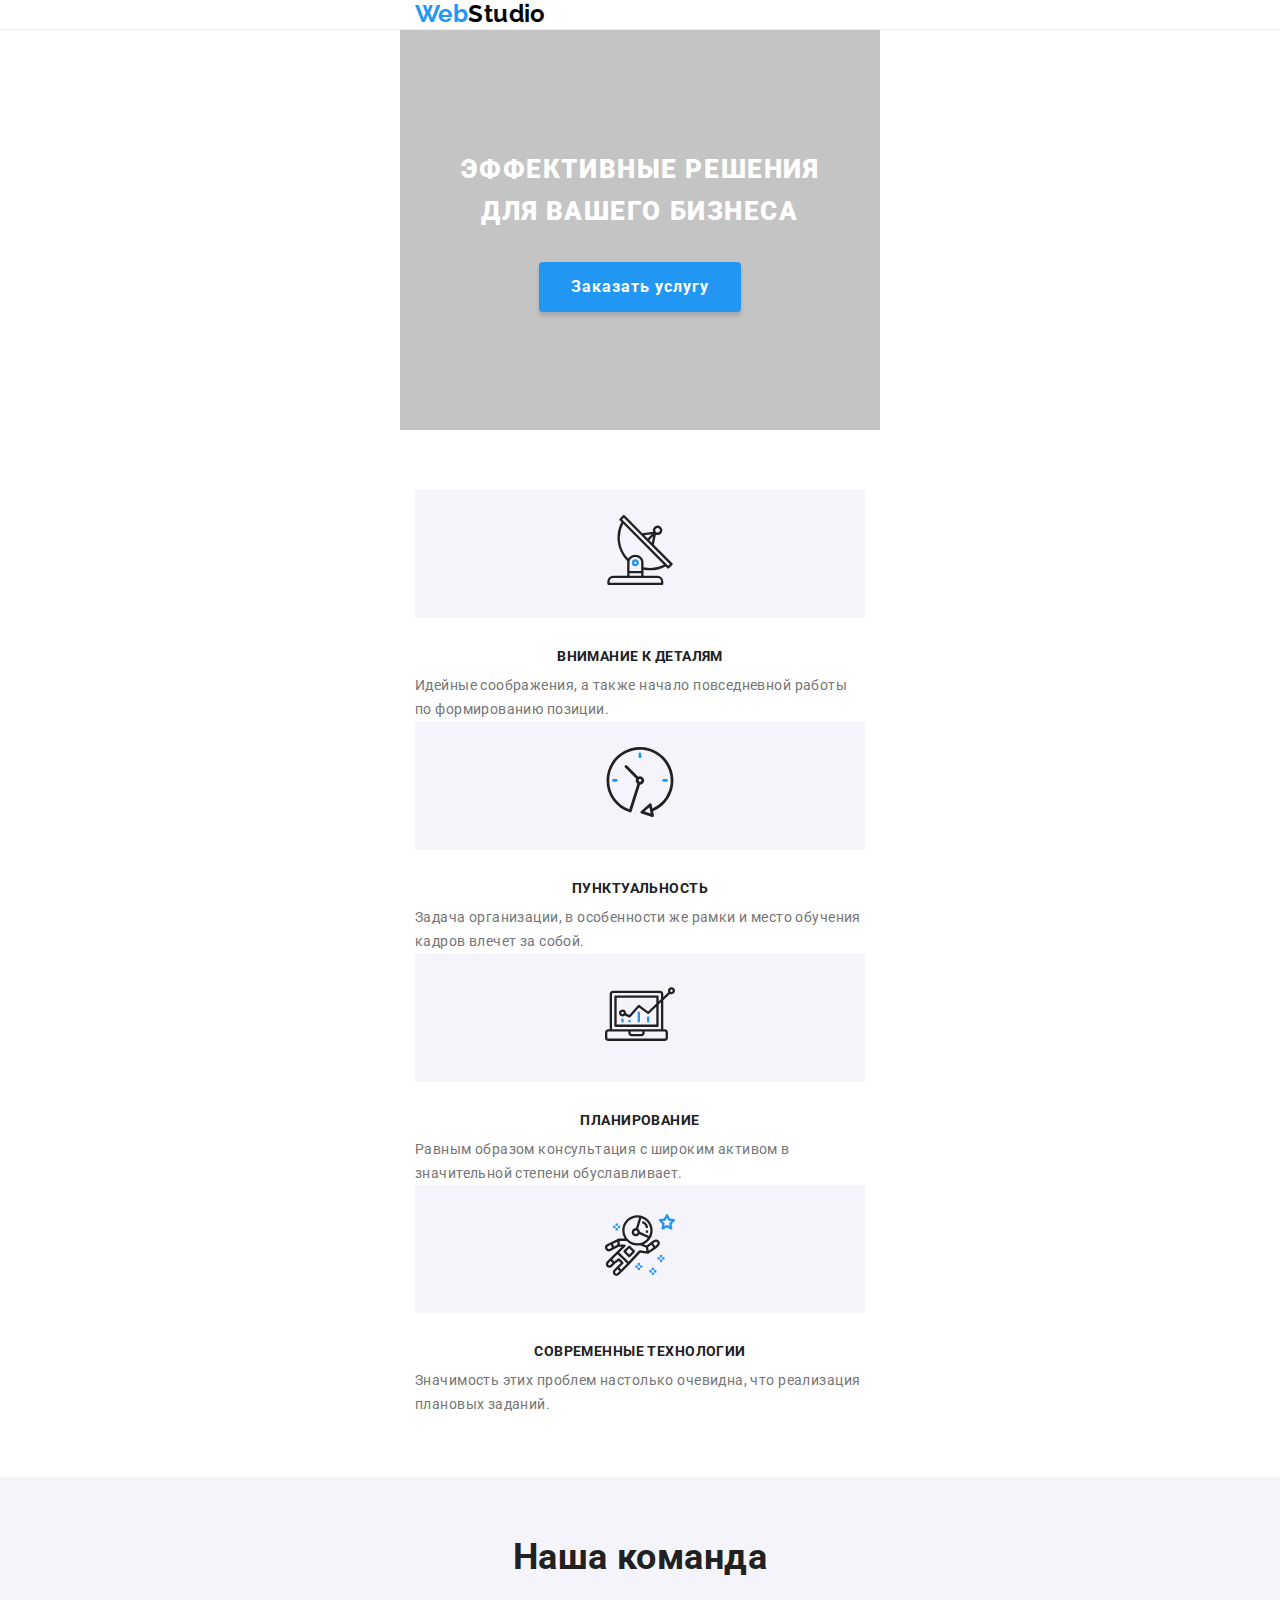
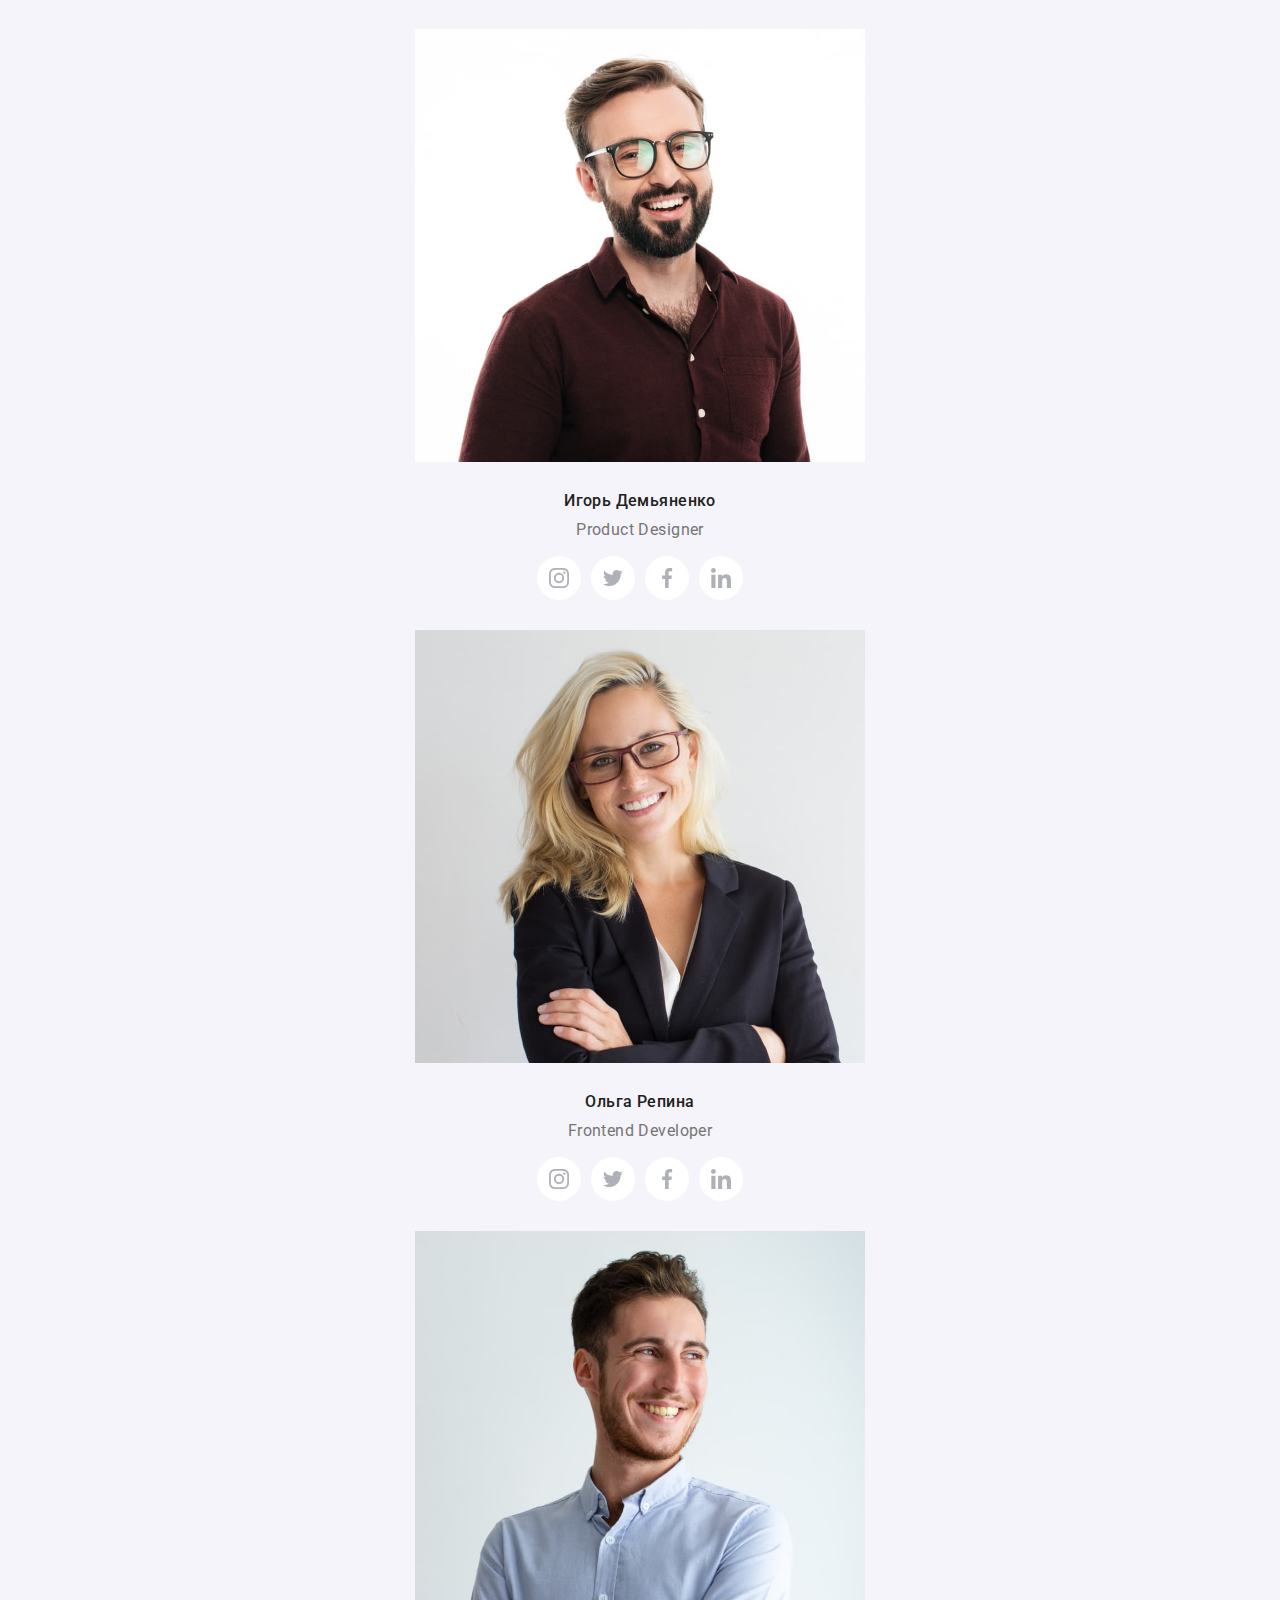
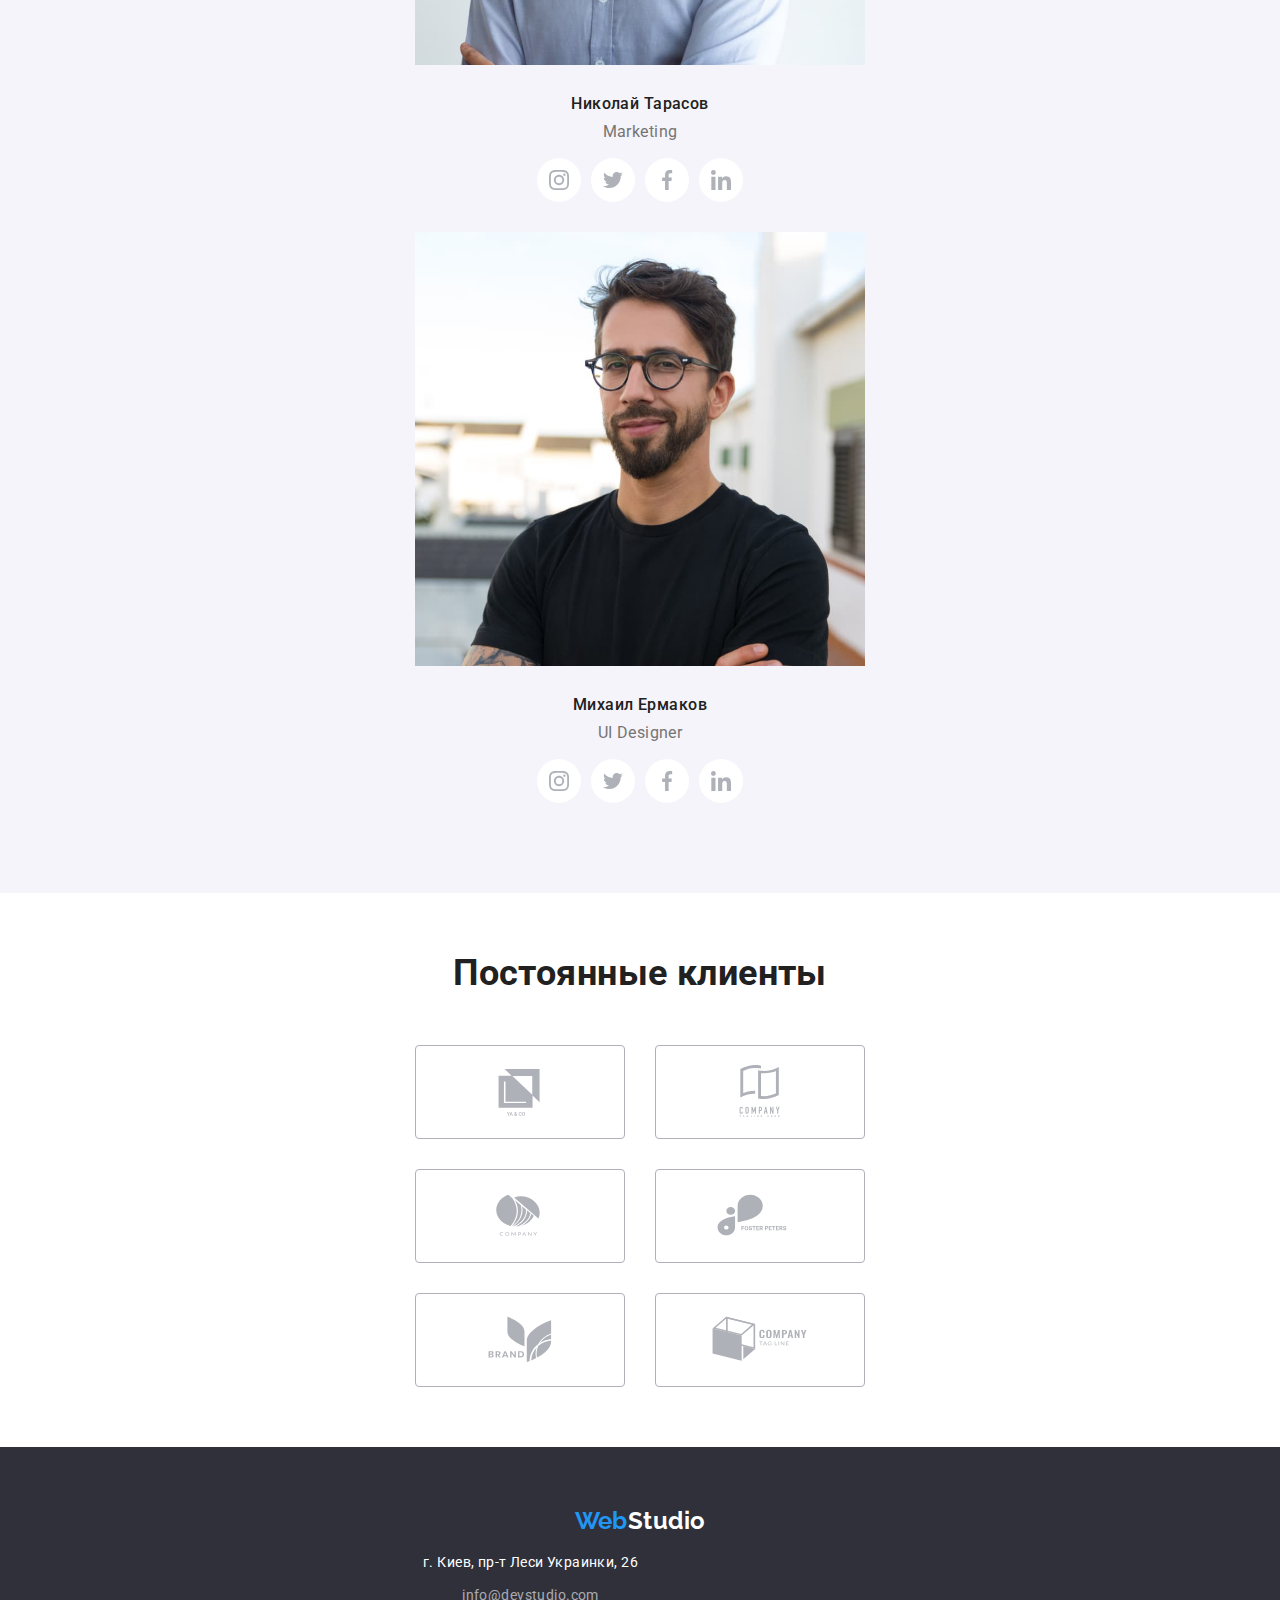
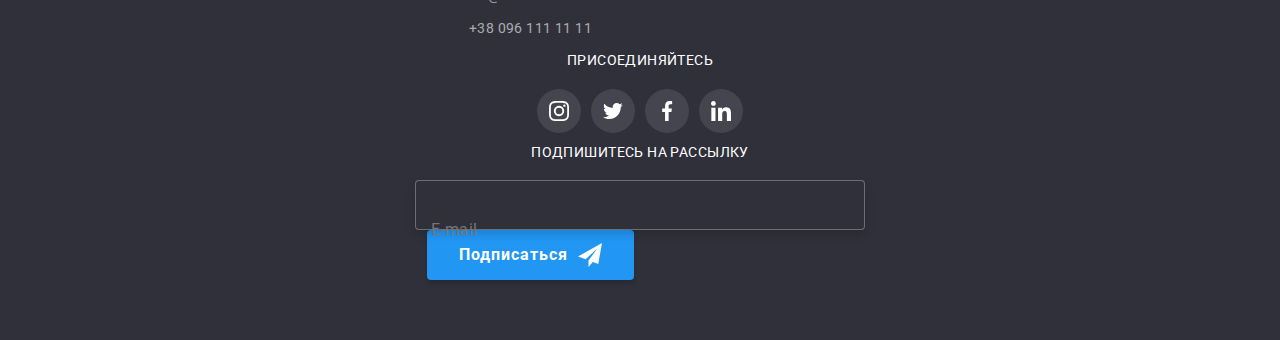
==== index.html @ 52afef48 "starttask8" ====
<!DOCTYPE html>
<html lang="ru">
  <head>
    <meta charset="UTF-8" />
    <meta http-equiv="X-UA-Compatible" content="IE=edge" />
    <meta name="viewport" content="width=device-width, initial-scale=1.0" />
    <link
      rel="stylesheet"
      href="https://cdnjs.cloudflare.com/ajax/libs/modern-normalize/1.0.0/modern-normalize.min.css"
    />
    <link
      href="https://fonts.googleapis.com/css2?family=Raleway:wght@700&family=Roboto:wght@400;500;700;900&display=swap"
      rel="stylesheet"
    />
    <link rel="stylesheet" href="./css/main.min.css" />
    <title>Домашнее_Задание№8</title>
  </head>

  <body>
    <header class="page-header">
      <div class="container page-header__container">
        <a class="logo" lang="en" href="./index.html">Studio </a>
        <nav>
          <ul class="site-nav">
            <li class="site-nav__item">
              <a class="site-nav__link site-nav__link--active" href="./index.html">Студия</a>
            </li>
            <li class="site-nav__item">
              <a href="./portfolio.html" class="site-nav__link">Портфолио</a>
            </li>
            <li class="site-nav__item">
              <a href="#contact-page-footer" class="site-nav__link">Контакты</a>
            </li>
          </ul>
        </nav>
        <ul class="contact">
          <li class="contact__item">
            <a class="contact__link" href="mailto:info@devstudio.com">
              <svg class="contact__email" width="16" height="12">
                <use href="./images/icons.svg#icon-email"></use>
              </svg>
              info@devstudio.com</a
            >
          </li>
          <li class="contact__item">
            <a class="contact__link" href="tel:+380961111111">
              <svg class="contact__tel" width="10" height="16">
                <use href="./images/icons.svg#icon-smartphone"></use>
              </svg>
              +38 096 111 11 11</a
            >
          </li>
        </ul>
      </div>
    </header>
    <main>
      <section class="hero">
        <div class="container">
          <h1 class="hero__title">
            Эффективные решения <br />
            для вашего бизнеса
          </h1>
          <button class="btn" type="button" data-modal-open>Заказать услугу</button>
        </div>
        <div class="backdrop is-hidden" data-modal>
          <div class="modal">
            <button class="btn-close" data-modal-close>
              <svg class="btn-close__icone-close" width="18" height="18">
                <use href="./images/icons.svg#icon-close"></use>
              </svg>
            </button>
            <form class="modal__form">
              <p class="modal__text">Оставьте свои данные, мы вам перезвоним</p>
              <label for="user-name" class="modal__label">Имя</label>
              <div class="modal__group">
                <input type="text" name="User-name" id="user-name" class="modal__input" />
                <svg width="18" height="18" class="modal__icon">
                  <use href="./images/icons.svg#icon-user-name"></use>
                </svg>
              </div>
              <label for="user-telefon" class="modal__label">Телефон</label>
              <div class="modal__group">
                <input
                  type="tel"
                  id="user-telefon"
                  name="User-tel"
                  class="modal__input"
                  placeholder=" "
                />
                <svg width="18" height="18" class="modal__icon">
                  <use href="./images/icons.svg#icon-user-phone"></use>
                </svg>
              </div>
              <label for="user-email" class="modal__label">Почта</label>
              <div class="modal__group">
                <input type="email" id="user-email" name="User-formEmail" class="modal__input" />
                <svg width="18" height="18" class="modal__icon">
                  <use href="./images/icons.svg#icon-user-email"></use>
                </svg>
              </div>
              <label for="user-commentary" class="modal__label">Комментарий</label>
              <div class="modal__group">
                <textarea
                  name="user-commentary"
                  id="user-commentary"
                  class="modal__textarea modal__input"
                  placeholder="Введите текст"
                ></textarea>
              </div>
              <div class="checkbox">
                <input type="checkbox" name="policy" id="policy" class="checkbox__input" />
                <label for="policy" class="checkbox__label">
                  Соглашаюсь с рассылкой и принимаю
                  <a href="" class="checkbox__link">Условия договора</a></label
                >
                <span class="checkbox__icon-checked"></span>
              </div>
              <button class="btn btn--shadow" type="submit">Отправить</button>
            </form>
          </div>
        </div>
      </section>
      <section class="feateres section">
        <div class="container">
          <h2 class="visually-hidden">Наши особенности</h2>
          <ul class="feateres__cart">
            <li class="feateres__item">
              <div class="feateres__icon">
                <svg class="" width="70" height="70">
                  <use href="./images/icons.svg#icon-antenna"></use>
                </svg>
              </div>
              <h3 class="feateres__title">Внимание к деталям</h3>
              <p class="feateres__text">
                Идейные соображения, а также начало повседневной работы по формированию позиции.
              </p>
            </li>
            <li class="feateres__item">
              <div class="feateres__icon">
                <svg class="" width="70" height="70">
                  <use href="./images/icons.svg#icon-clock"></use>
                </svg>
              </div>
              <h3 class="feateres__title">Пунктуальность</h3>
              <p class="feateres__text">
                Задача организации, в особенности же рамки и место обучения кадров влечет за собой.
              </p>
            </li>
            <li class="feateres__item">
              <div class="feateres__icon">
                <svg class="" width="70" height="70">
                  <use href="./images/icons.svg#icon-diagram"></use>
                </svg>
              </div>
              <h3 class="feateres__title">Планирование</h3>
              <p class="feateres__text">
                Равным образом консультация с широким активом в значительной степени обуславливает.
              </p>
            </li>
            <li class="feateres__item">
              <div class="feateres__icon">
                <svg class="" width="70" height="70">
                  <use href="./images/icons.svg#icon-astronaut"></use>
                </svg>
              </div>
              <h3 class="feateres__title">Современные технологии</h3>
              <p class="feateres__text">
                Значимость этих проблем настолько очевидна, что реализация плановых заданий.
              </p>
            </li>
          </ul>
        </div>
      </section>
      <section class="work section section--padding-null">
        <div class="container">
          <h2 class="section__title">Чем мы занимаемся</h2>
          <ul class="work__list">
            <li class="work__item">
              <a class="work__link" href=""
                ><img src="images/img1.jpg" width="370" alt="Картинка 1" />
                <div class="work__description">
                  <h3 class="work__text">Десктопные приложения</h3>
                </div>
              </a>
            </li>
            <li class="work__item">
              <a class="workt__link" href=""
                ><img src="images/img2.jpg" width="370" alt="Картинка 2" />
                <div class="work__description">
                  <h3 class="work__text">Мобильные приложения</h3>
                </div>
              </a>
            </li>
            <li class="work__item">
              <a class="work__link" href=""
                ><img src="images/img3.jpg" width="370" alt="Картинка 3" />
                <div class="work__description">
                  <h3 class="work__text">Дизайнерские решения</h3>
                </div>
              </a>
            </li>
          </ul>
        </div>
      </section>
      <section class="team section section--bgr-grey">
        <div class="container">
          <h2 class="section__title">Наша команда</h2>
          <ul class="team__list">
            <li class="team__item">
              <img src="images/Igor.jpg" alt="Игорь Демьяненко" />
              <div class="team__card">
                <h3 class="team__title">Игорь Демьяненко</h3>
                <p class="team__text" lang="en">Product Designer</p>
                <ul class="social-network">
                  <li class="social-network__item">
                    <a class="social-network__link" href="">
                      <svg class="social-network__icon" width="20" height="20">
                        <use href="./images/icons.svg#icon-instagram"></use>
                      </svg>
                    </a>
                  </li>
                  <li class="social-network__item">
                    <a href="" class="social-network__link">
                      <svg class="social-network__icon" width="20" height="20">
                        <use href="./images/icons.svg#icon-twiter"></use>
                      </svg>
                    </a>
                  </li>
                  <li class="social-network__item">
                    <a href="" class="social-network__link">
                      <svg class="social-network__icon" width="20" height="20">
                        <use href="./images/icons.svg#icon-facebook"></use>
                      </svg>
                    </a>
                  </li>
                  <li class="social-network__item">
                    <a href="" class="social-network__link">
                      <svg class="social-network__icon" width="20" height="20">
                        <use href="./images/icons.svg#icon-linkedin"></use>
                      </svg>
                    </a>
                  </li>
                </ul>
              </div>
            </li>
            <li class="team__item">
              <img src="images/Olha.jpg" alt="Ольга Репина" />
              <div class="team__card">
                <h3 class="team__title">Ольга Репина</h3>
                <p class="team__text" lang="en">Frontend Developer</p>
                <ul class="social-network">
                  <li class="social-network__item">
                    <a class="social-network__link" href="">
                      <svg class="social-network__icon" width="20" height="20">
                        <use href="./images/icons.svg#icon-instagram"></use>
                      </svg>
                    </a>
                  </li>
                  <li class="social-network__item">
                    <a href="" class="social-network__link">
                      <svg class="social-network__icon" width="20" height="20">
                        <use href="./images/icons.svg#icon-twiter"></use>
                      </svg>
                    </a>
                  </li>
                  <li class="social-network__item">
                    <a href="" class="social-network__link">
                      <svg class="social-network__icon" width="20" height="20">
                        <use href="./images/icons.svg#icon-facebook"></use>
                      </svg>
                    </a>
                  </li>
                  <li class="social-network__item">
                    <a href="" class="social-network__link">
                      <svg class="social-network__icon" width="20" height="20">
                        <use href="./images/icons.svg#icon-linkedin"></use>
                      </svg>
                    </a>
                  </li>
                </ul>
              </div>
            </li>
            <li class="team__item">
              <img src="images/Nikolaj.jpg" alt="Николай Тарасов" />
              <div class="team__card">
                <h3 class="team__title">Николай Тарасов</h3>
                <p class="team__text" lang="en">Marketing</p>
                <ul class="social-network">
                  <li class="social-network__item">
                    <a class="social-network__link" href="">
                      <svg class="social-network__icon" width="20" height="20">
                        <use href="./images/icons.svg#icon-instagram"></use>
                      </svg>
                    </a>
                  </li>
                  <li class="social-network__item">
                    <a href="" class="social-network__link">
                      <svg class="social-network__icon" width="20" height="20">
                        <use href="./images/icons.svg#icon-twiter"></use>
                      </svg>
                    </a>
                  </li>
                  <li class="social-network__item">
                    <a href="" class="social-network__link">
                      <svg class="social-network__icon" width="20" height="20">
                        <use href="./images/icons.svg#icon-facebook"></use>
                      </svg>
                    </a>
                  </li>
                  <li class="social-network__item">
                    <a href="" class="social-network__link">
                      <svg class="social-network__icon" width="20" height="20">
                        <use href="./images/icons.svg#icon-linkedin"></use>
                      </svg>
                    </a>
                  </li>
                </ul>
              </div>
            </li>
            <li class="team__item">
              <img src="images/Misha.jpg" alt="Михаил Ермаков" />
              <div class="team__card">
                <h3 class="team__title">Михаил Ермаков</h3>
                <p class="team__text" lang="en">UI Designer</p>
                <ul class="social-network">
                  <li class="social-network__item">
                    <a class="social-network__link" href="">
                      <svg class="social-network__icon" width="20" height="20">
                        <use href="./images/icons.svg#icon-instagram"></use>
                      </svg>
                    </a>
                  </li>
                  <li class="social-network__item">
                    <a href="" class="social-network__link">
                      <svg class="social-network__icon" width="20" height="20">
                        <use href="./images/icons.svg#icon-twiter"></use>
                      </svg>
                    </a>
                  </li>
                  <li class="social-network__item">
                    <a href="" class="social-network__link">
                      <svg class="social-network__icon" width="20" height="20">
                        <use href="./images/icons.svg#icon-facebook"></use>
                      </svg>
                    </a>
                  </li>
                  <li class="social-network__item">
                    <a href="" class="social-network__link">
                      <svg class="social-network__icon" width="20" height="20">
                        <use href="./images/icons.svg#icon-linkedin"></use>
                      </svg>
                    </a>
                  </li>
                </ul>
              </div>
            </li>
          </ul>
        </div>
      </section>
      <section class="clients section">
        <div class="container">
          <h2 class="section__title">Постоянные клиенты</h2>
          <ul class="clients__card">
            <li class="clients__item">
              <a href="" class="clients__link">
                <svg class="clients__icon" width="106" height="60">
                  <use href="./images/icons.svg#icon-logoone"></use>
                </svg>
              </a>
            </li>
            <li class="clients__item">
              <a href="" class="clients__link">
                <svg class="clients__icon" width="106" height="60">
                  <use href="./images/icons.svg#icon-logotwo"></use>
                </svg>
              </a>
            </li>
            <li class="clients__item">
              <a href="" class="clients__link">
                <svg class="clients__icon" width="106" height="60">
                  <use href="./images/icons.svg#icon-logothree"></use>
                </svg>
              </a>
            </li>
            <li class="clients__item">
              <a href="" class="clients__link">
                <svg class="clients__icon" width="106" height="60">
                  <use href="./images/icons.svg#icon-logofour"></use>
                </svg>
              </a>
            </li>
            <li class="clients__item">
              <a href="" class="clients__link">
                <svg class="clients__icon" width="106" height="60">
                  <use href="./images/icons.svg#icon-logofive"></use>
                </svg>
              </a>
            </li>
            <li class="clients__item">
              <a href="" class="clients__link">
                <svg class="clients__icon" width="106" height="60">
                  <use href="./images/icons.svg#icon-logosix"></use>
                </svg>
              </a>
            </li>
          </ul>
        </div>
      </section>
    </main>
    <footer class="footer">
      <div class="container footer-social">
        <div class="footer-adres" id="contact-page-footer">
          <a class="logo footer__logo" lang="en" href="./index.html">Studio</a>
          <address class="adres">
            <ul class="adres__card">
              <li class="adres__item">
                <p class="adres__text">г. Киев, пр-т Леси Украинки, 26</p>
              </li>
              <li class="adres__item">
                <a class="adres__link" href="mailto:info@devstudio.com">info@devstudio.com</a>
              </li>
              <li class="adres__item">
                <a class="adres__link" href="tel:+380961111111">+38 096 111 11 11</a>
              </li>
            </ul>
          </address>
        </div>
        <div class="social-adres">
          <p class="social-adres__label">присоединяйтесь</p>
          <ul class="social-network social-network--pdl-null">
            <li class="social-network__item">
              <a class="social-network__link social-network__link--bgr-light" href="">
                <svg
                  class="social-network__icon social-network__icon--white"
                  width="20"
                  height="20"
                >
                  <use href="./images/icons.svg#icon-instagram"></use>
                </svg>
              </a>
            </li>
            <li class="social-network__item">
              <a href="" class="social-network__link social-network__link--bgr-light">
                <svg
                  class="social-network__icon social-network__icon--white"
                  width="20"
                  height="20"
                >
                  <use href="./images/icons.svg#icon-twiter"></use>
                </svg>
              </a>
            </li>
            <li class="social-network__item">
              <a href="" class="social-network__link social-network__link--bgr-light">
                <svg
                  class="social-network__icon social-network__icon--white"
                  width="20"
                  height="20"
                >
                  <use href="./images/icons.svg#icon-facebook"></use>
                </svg>
              </a>
            </li>
            <li class="social-network__item">
              <a href="" class="social-network__link social-network__link--bgr-light">
                <svg
                  class="social-network__icon social-network__icon--white"
                  width="20"
                  height="20"
                >
                  <use href="./images/icons.svg#icon-linkedin"></use>
                </svg>
              </a>
            </li>
          </ul>
        </div>
        <div class="subscribe">
          <p class="subscribe__text">Подпишитесь на рассылку</p>
          <form class="subscribe__form">
            <input type="email" id="foter-subscribe" class="subscribe__input" placeholder=" " />
            <label class="subscribe__label" for="foter-subscribe">E-mail</label>
            <button class="btn subscribe__btn" type="submit">
              Подписаться
              <svg class="subscribe__icon" width="24" height="24">
                <use href="./images/icons.svg#icon-send"></use>
              </svg>
            </button>
          </form>
        </div>
      </div>
    </footer>
    <script src="./js/modal.js"></script>
  </body>
</html>
---- css/main.min.css ----
h1,h2,h3,h4,h5,h6,p,ul{margin-top:0px;margin-bottom:0px;list-style-type:none;padding:0}a{text-decoration:none}.visually-hidden{position:absolute;white-space:nowrap;width:1px;height:1px;overflow:hidden;border:0;padding:0;clip:rect(0 0 0 0);-webkit-clip-path:inset(50%);clip-path:inset(50%);margin:-1px}body{font-family:"Roboto",sans-serif;background-color:#fff;color:#757575;font-weight:400;font-size:14px;line-height:1.71;letter-spacing:.03em}img{max-width:100%;height:auto;display:block}.section{padding-top:60px;padding-bottom:60px}.section__title{text-align:center;color:#212121;font-weight:700;font-size:36px;line-height:1.16;margin-bottom:50px}.container{max-width:480px;margin-left:auto;margin-right:auto;padding-left:15px;padding-right:15px}@media screen and (min-width: 768px){.container{width:768px}}.btn{min-width:200px;height:50px;padding:10px 32px;border:none;border-radius:4px;background-color:#2196f3;color:#fff;font-weight:700;font-size:16px;line-height:1.88;text-align:center;letter-spacing:0.06em;cursor:pointer;-webkit-box-shadow:0px 4px 4px rgba(0,0,0,0.15);box-shadow:0px 4px 4px rgba(0,0,0,0.15);-webkit-transition:background-color 250ms cubic-bezier(0.4, 0, 0.2, 1),-webkit-box-shadow 250ms cubic-bezier(0.4, 0, 0.2, 1);transition:background-color 250ms cubic-bezier(0.4, 0, 0.2, 1),-webkit-box-shadow 250ms cubic-bezier(0.4, 0, 0.2, 1);transition:background-color 250ms cubic-bezier(0.4, 0, 0.2, 1),box-shadow 250ms cubic-bezier(0.4, 0, 0.2, 1);transition:background-color 250ms cubic-bezier(0.4, 0, 0.2, 1),box-shadow 250ms cubic-bezier(0.4, 0, 0.2, 1),-webkit-box-shadow 250ms cubic-bezier(0.4, 0, 0.2, 1)}.clients__card,.filtr__card{list-style-type:none;display:-webkit-box;display:-ms-flexbox;display:flex;padding-left:0px;padding-right:0px}.page-header__container{display:-webkit-box;display:-ms-flexbox;display:flex;-webkit-box-align:center;-ms-flex-align:center;align-items:center;-webkit-box-pack:justify;-ms-flex-pack:justify;justify-content:space-between}.page-header{border-bottom:1px solid #ececec}.logo{font-family:"Raleway",sans-serif;color:#000;font-weight:700;font-size:24px;line-height:1.2;-webkit-transition:color 250ms cubic-bezier(0.4, 0, 0.2, 1);transition:color 250ms cubic-bezier(0.4, 0, 0.2, 1)}.logo::before{content:'Web';color:#2196f3}.logo:hover,.logo:focus{color:#2196f3}.footer__logo{display:block;color:#fff;margin-bottom:15px}.site-nav{display:none}.site-nav__item{display:-webkit-box;display:-ms-flexbox;display:flex}.site-nav__item:not(:first-child){margin-left:50px}.site-nav__link{display:-webkit-box;display:-ms-flexbox;display:flex;padding-top:32px;padding-bottom:32px;position:relative;color:#212121;font-weight:500;line-height:1.14;letter-spacing:0.02em;-webkit-transition:color 250ms cubic-bezier(0.4, 0, 0.2, 1);transition:color 250ms cubic-bezier(0.4, 0, 0.2, 1)}.site-nav__link:hover,.site-nav__link:focus{color:#2196f3}.site-nav__link--active{color:#2196f3}.site-nav__link--active:after{content:'';position:absolute;bottom:-1px;left:0;width:100%;height:4px;border-radius:2px;background:#2196f3}.contact{display:none}.contact__item{margin-left:50px}.contact__link{display:-webkit-box;display:-ms-flexbox;display:flex;-webkit-box-pack:center;-ms-flex-pack:center;justify-content:center;-webkit-box-align:center;-ms-flex-align:center;align-items:center;padding-top:32px;padding-bottom:32px;color:#757575;font-weight:500;line-height:1.14;letter-spacing:0.02em;-webkit-transition:color 250ms cubic-bezier(0.4, 0, 0.2, 1);transition:color 250ms cubic-bezier(0.4, 0, 0.2, 1)}.contact__link:hover,.contact__link:focus{color:#2196f3;fill:#2196f3}.hero{max-width:480px;margin-left:auto;margin-right:auto;text-align:center;background-size:cover;background-repeat:no-repeat;background-position:center;background-color:#c4c4c4;padding-top:118px;padding-bottom:118px}.hero__title{font-weight:900;font-size:26px;line-height:1.62;letter-spacing:0.06em;text-transform:uppercase;color:#fff;margin-bottom:30px}.btn:hover,.btn:focus{background-color:#188ce8}.backdrop{position:fixed;top:0;left:0;width:100%;height:100%;background-color:rgba(0,0,0,0.2);z-index:99;opacity:1;-webkit-transition:opacity 250ms cubic-bezier(0.4, 0, 0.2, 1);transition:opacity 250ms cubic-bezier(0.4, 0, 0.2, 1)}.backdrop.is-hidden{opacity:0;pointer-events:none}.backdrop.is-hidden .modal{-webkit-transform:translate(-50%, -50%) scale(0.8);transform:translate(-50%, -50%) scale(0.8)}.modal{position:absolute;top:50%;left:50%;width:528px;border-radius:4px;background-color:#fff;padding:40px;-webkit-box-shadow:0px 1px 3px rgba(0,0,0,0.12),0px 1px 1px rgba(0,0,0,0.14),0px 2px 1px rgba(0,0,0,0.2);box-shadow:0px 1px 3px rgba(0,0,0,0.12),0px 1px 1px rgba(0,0,0,0.14),0px 2px 1px rgba(0,0,0,0.2);border-radius:4px;-webkit-transform:translate(-50%, -50%) scale(1);transform:translate(-50%, -50%) scale(1);-webkit-transition:-webkit-transform 250ms cubic-bezier(0.4, 0, 0.2, 1);transition:-webkit-transform 250ms cubic-bezier(0.4, 0, 0.2, 1);transition:transform 250ms cubic-bezier(0.4, 0, 0.2, 1);transition:transform 250ms cubic-bezier(0.4, 0, 0.2, 1), -webkit-transform 250ms cubic-bezier(0.4, 0, 0.2, 1)}.btn-close{display:-webkit-box;display:-ms-flexbox;display:flex;-webkit-box-pack:center;-ms-flex-pack:center;justify-content:center;-webkit-box-align:center;-ms-flex-align:center;align-items:center;position:absolute;top:8px;right:8px;color:#000;width:30px;height:30px;border-radius:50%;background:#fff;border:1px solid rgba(0,0,0,0.1);padding:6px;cursor:pointer;-webkit-transition:color 250ms cubic-bezier(0.4, 0, 0.2, 1);transition:color 250ms cubic-bezier(0.4, 0, 0.2, 1)}.btn-close:hover,.btn-close:focus{color:#2196f3}.btn-close__icone-close{fill:currentColor}.modal__group{position:relative;display:-webkit-box;display:-ms-flexbox;display:flex;-webkit-box-orient:vertical;-webkit-box-direction:normal;-ms-flex-direction:column;flex-direction:column;color:#212121}.modal__text{color:#000;font-weight:700;font-size:20px;line-height:1.15;margin-bottom:12px}.modal__label{display:block;font-size:12px;line-height:1.16;letter-spacing:0.01em;margin-bottom:4px;margin-top:10px;text-align:start;color:#757575}.modal__input{height:40px;padding:11px 12px 11px 42px;outline:none;border:1px solid rgba(33,33,33,0.2);border-radius:4px;-webkit-transition:border 250ms cubic-bezier(0.4, 0, 0.2, 1);transition:border 250ms cubic-bezier(0.4, 0, 0.2, 1)}.modal__input:focus{border:1px solid #2196f3}.modal__icon{position:absolute;top:50%;left:15px;-webkit-transform:translateY(-50%);transform:translateY(-50%);fill:currentColor;-webkit-transition:fill 250ms cubic-bezier(0.4, 0, 0.2, 1);transition:fill 250ms cubic-bezier(0.4, 0, 0.2, 1)}.modal__input:focus ~ .modal__icon{fill:#2196f3}.modal__textarea{resize:none;padding:12px 16px;margin-bottom:20px;height:120px}.modal__textarea::-webkit-input-placeholder{color:rgba(117,117,117,0.5)}.modal__textarea:-ms-input-placeholder{color:rgba(117,117,117,0.5)}.modal__textarea::-ms-input-placeholder{color:rgba(117,117,117,0.5)}.modal__textarea::placeholder{color:rgba(117,117,117,0.5)}.checkbox{position:relative;display:-webkit-box;display:-ms-flexbox;display:flex;margin-bottom:30px;-webkit-box-align:center;-ms-flex-align:center;align-items:center}.checkbox__label{display:inline-block;padding-left:32px}.checkbox__icon-checked{position:absolute;top:50%;left:12px;-webkit-transform:translateY(-50%);transform:translateY(-50%);display:inline-block;width:16px;height:15px;border:1px solid #212121;pointer-events:none;border-radius:2px;-webkit-transition:background-color 250ms cubic-bezier(0.4, 0, 0.2, 1);transition:background-color 250ms cubic-bezier(0.4, 0, 0.2, 1)}.checkbox__input{display:inline-block;position:absolute;white-space:nowrap;width:1px;height:1px;overflow:hidden;border:0;padding:0;clip:rect(0 0 0 0);-webkit-clip-path:inset(50%);clip-path:inset(50%);margin:-1px;-webkit-transition:fill 250ms cubic-bezier(0.4, 0, 0.2, 1);transition:fill 250ms cubic-bezier(0.4, 0, 0.2, 1)}.checkbox__input:checked ~ .checkbox__icon-checked{background-image:url(../images/icon-check.svg);background-position:center;background-size:contain;background-repeat:no-repeat;background-color:#2196f3;border-color:#2196f3}.checkbox__input:focus ~ .checkbox__icon-checked{border:1px solid #2196f3}.checkbox__link{color:#2196f3;text-decoration:underline}.checkbox__link:hover,.checkbox__link:focus{text-decoration:none}.feateres__cart{display:block}.feateres__icon{display:block;width:100%;padding:25px 100px;margin-bottom:30px;text-align:center;background-color:#f5f4fa}.feateres__title{font-weight:700;font-size:14px;line-height:16px;text-align:center;text-transform:uppercase;color:#212121;margin-bottom:10px}.work{display:none}.section--padding-null{padding-top:0px}.work__item{position:relative;width:calc((100% - 60px) / 3);margin-right:30px}.work__item:nth-child(3n){margin-right:0px}.work__description{display:-webkit-box;display:-ms-flexbox;display:flex;-webkit-box-pack:center;-ms-flex-pack:center;justify-content:center;-webkit-box-align:center;-ms-flex-align:center;align-items:center;position:absolute;width:100%;height:70px;bottom:0;left:0;text-align:center;background:rgba(47,48,58,0.8)}.work__text{font-weight:700;font-size:14px;text-transform:uppercase;color:#fff}.team__list{display:block;text-align:center}.section--bgr-grey{background-color:#f5f4fa}.team__item{display:block;width:100%}.team__card{padding:30px 0}.team__title{margin-bottom:10px;font-weight:500;font-size:16px;line-height:1.18;color:#212121}.team__text{font-size:16px;line-height:1.18}.social-network{padding:0 32px;margin-top:16px;display:-webkit-box;display:-ms-flexbox;display:flex;-webkit-box-pack:center;-ms-flex-pack:center;justify-content:center;-webkit-box-align:center;-ms-flex-align:center;align-items:center}.social-network__item:not(:first-child){margin-left:10px}.social-network__link{display:-webkit-box;display:-ms-flexbox;display:flex;-webkit-box-pack:center;-ms-flex-pack:center;justify-content:center;-webkit-box-align:center;-ms-flex-align:center;align-items:center;width:44px;height:44px;border-radius:50%;border:none;background-color:#fff;color:#afb1b8;-webkit-transition:color 250ms cubic-bezier(0.4, 0, 0.2, 1),background-color 250ms cubic-bezier(0.4, 0, 0.2, 1);transition:color 250ms cubic-bezier(0.4, 0, 0.2, 1),background-color 250ms cubic-bezier(0.4, 0, 0.2, 1)}.social-network__link:hover,.social-network__link:focus{color:#fff;background-color:#2196f3}.social-network__icon{fill:currentColor}.clients__card{text-align:center;padding:0;margin:-15px;-ms-flex-wrap:wrap;flex-wrap:wrap}.clients__item{width:calc((100% - 60px) / 2);margin:15px}.clients__icon{fill:currentColor;display:block;width:100%}.clients__link{text-decoration:none;display:block;padding:16px 32px;border:1px solid #afb1b8;border-radius:4px;color:#afb1b8;cursor:pointer;-webkit-transition:color 250ms cubic-bezier(0.4, 0, 0.2, 1),border 250ms cubic-bezier(0.4, 0, 0.2, 1);transition:color 250ms cubic-bezier(0.4, 0, 0.2, 1),border 250ms cubic-bezier(0.4, 0, 0.2, 1)}.clients__link:hover,.clients__link:focus{color:#2196f3;border:1px solid #2196f3}.footer{padding-top:60px;padding-bottom:60px;background-color:#2f303a;text-align:center}.adres__card{list-style-type:none;padding-left:0px}.adres__item{display:block}.adres__item:not(:last-child){margin-bottom:9px}.adres{font-style:normal;display:block;width:231px}.adres__link{color:#ffffff99;text-decoration:none;-webkit-transition:color 250ms cubic-bezier(0.4, 0, 0.2, 1);transition:color 250ms cubic-bezier(0.4, 0, 0.2, 1)}.adres__link:focus,.adres__link:hover{color:#2196f3}.adres__text{color:#fff}.footer-social{display:block}.social-adres{margin-top:12px}.social-network--pdl-null{margin-top:0;padding:0}.social-adres__label{color:#fff;line-height:1.13;text-transform:uppercase;margin-bottom:20px}.social-network__link--bgr-light{background:rgba(255,255,255,0.1)}.social-network__icon--white{fill:#fff}.subscribe{margin-top:12px}.subscribe__btn{display:-webkit-box;display:-ms-flexbox;display:flex;-webkit-box-pack:center;-ms-flex-pack:center;justify-content:center;-webkit-box-align:center;-ms-flex-align:center;align-items:center;margin-left:12px}.subscribe__form{position:relative}.subscribe__input{display:block;padding:15px 16px;width:100%;height:50px;border:1px solid rgba(255,255,255,0.3);background-color:#2f303a;-webkit-filter:drop-shadow(0px 4px 4px rgba(0,0,0,0.15));filter:drop-shadow(0px 4px 4px rgba(0,0,0,0.15));border-radius:4px;color:#fff;font-size:16px;line-height:1.25}.subscribe__label{position:absolute;font-size:16px;line-height:1.25;display:-webkit-box;display:-ms-flexbox;display:flex;-webkit-box-align:center;-ms-flex-align:center;align-items:center;color:#757575;top:50%;left:16px;-webkit-transform:translateY(-50%);transform:translateY(-50%);-webkit-transition:-webkit-transform 250ms linear;transition:-webkit-transform 250ms linear;transition:transform 250ms linear;transition:transform 250ms linear, -webkit-transform 250ms linear}.subscribe__input:focus+.subscribe__label,.subscribe__input:not(:placeholder-shown)+.subscribe__label{-webkit-transform:translate(-70px, -50%);transform:translate(-70px, -50%)}.subscribe__icon{margin-left:10px}.subscribe__text{color:#fff;line-height:1.13;text-transform:uppercase;margin-bottom:20px}.filtr__card{-webkit-box-pack:center;-ms-flex-pack:center;justify-content:center;padding-bottom:50px}.btn-portfolio{background-color:#f5f4fa;color:#212121;font-family:'Roboto', sans-serif;font-weight:500;font-size:16px;line-height:1.62;text-align:center;cursor:pointer;min-height:38px;min-width:73px;padding:6px 22px;border:none;border-radius:4px;-webkit-transition:background-color 250ms cubic-bezier(0.4, 0, 0.2, 1),color 250ms var(--cubik),-webkit-box-shadow 250ms cubic-bezier(0.4, 0, 0.2, 1);transition:background-color 250ms cubic-bezier(0.4, 0, 0.2, 1),color 250ms var(--cubik),-webkit-box-shadow 250ms cubic-bezier(0.4, 0, 0.2, 1);transition:background-color 250ms cubic-bezier(0.4, 0, 0.2, 1),color 250ms var(--cubik),box-shadow 250ms cubic-bezier(0.4, 0, 0.2, 1);transition:background-color 250ms cubic-bezier(0.4, 0, 0.2, 1),color 250ms var(--cubik),box-shadow 250ms cubic-bezier(0.4, 0, 0.2, 1),-webkit-box-shadow 250ms cubic-bezier(0.4, 0, 0.2, 1)}.btn-portfolio:hover,.btn-portfolio:focus{background-color:#2196f3;color:#fff;-webkit-box-shadow:0px 3px 1px rgba(0,0,0,0.1),0px 1px 2px rgba(0,0,0,0.08),0px 2px 2px rgba(0,0,0,0.12);box-shadow:0px 3px 1px rgba(0,0,0,0.1),0px 1px 2px rgba(0,0,0,0.08),0px 2px 2px rgba(0,0,0,0.12)}.btn-portfolio--active{background-color:#2196f3;color:#fff;-webkit-box-shadow:0px 3px 1px rgba(0,0,0,0.1),0px 1px 2px rgba(0,0,0,0.08),0px 2px 2px rgba(0,0,0,0.12);box-shadow:0px 3px 1px rgba(0,0,0,0.1),0px 1px 2px rgba(0,0,0,0.08),0px 2px 2px rgba(0,0,0,0.12)}.filtr__item:not(:first-child){margin-left:8px}.prt-work{margin:-15px;display:-webkit-box;display:-ms-flexbox;display:flex;-ms-flex-wrap:wrap;flex-wrap:wrap}.prt-work__item{width:calc((100% - 6 * 15px) / 3);margin:15px}.text-contein{display:-webkit-box;display:-ms-flexbox;display:flex;-webkit-box-pack:center;-ms-flex-pack:center;justify-content:center;-webkit-box-align:center;-ms-flex-align:center;align-items:center;position:absolute;width:100%;height:100%;padding:0px 24px;background:rgba(33,150,243,0.9);overflow:hidden;-webkit-transform:translateY(0%);transform:translateY(0%);-webkit-transition:-webkit-transform 250ms cubic-bezier(0.4, 0, 0.2, 1);transition:-webkit-transform 250ms cubic-bezier(0.4, 0, 0.2, 1);transition:transform 250ms cubic-bezier(0.4, 0, 0.2, 1);transition:transform 250ms cubic-bezier(0.4, 0, 0.2, 1), -webkit-transform 250ms cubic-bezier(0.4, 0, 0.2, 1)}.portfolio-link:hover .text-contein,.portfolio-link:focus .text-contein{-webkit-transform:translateY(-100%);transform:translateY(-100%)}.project{padding:20px 24px;border-right:1px solid #eee;border-left:1px solid #eee;border-bottom:1px solid #eee}.project__title{margin-bottom:4px;font-weight:700;font-size:18px;line-height:2;letter-spacing:0.06em}.project__text{font-size:16px;line-height:1.88}.portfolio-link{display:block;text-decoration:none;color:#212121;-webkit-transition:-webkit-box-shadow 250ms cubic-bezier(0.4, 0, 0.2, 1);transition:-webkit-box-shadow 250ms cubic-bezier(0.4, 0, 0.2, 1);transition:box-shadow 250ms cubic-bezier(0.4, 0, 0.2, 1);transition:box-shadow 250ms cubic-bezier(0.4, 0, 0.2, 1), -webkit-box-shadow 250ms cubic-bezier(0.4, 0, 0.2, 1)}.portfolio-link:focus,.portfolio-link:hover{-webkit-box-shadow:0px 1px 1px rgba(0,0,0,0.12),0px 4px 4px rgba(0,0,0,0.06),1px 4px 6px rgba(0,0,0,0.16);box-shadow:0px 1px 1px rgba(0,0,0,0.12),0px 4px 4px rgba(0,0,0,0.06),1px 4px 6px rgba(0,0,0,0.16)}.portfolio-img{position:relative;overflow:hidden}.text-contein__hidden-text{font-size:18px;line-height:1.56;color:#fff}
/*# sourceMappingURL=main.min.css.map */
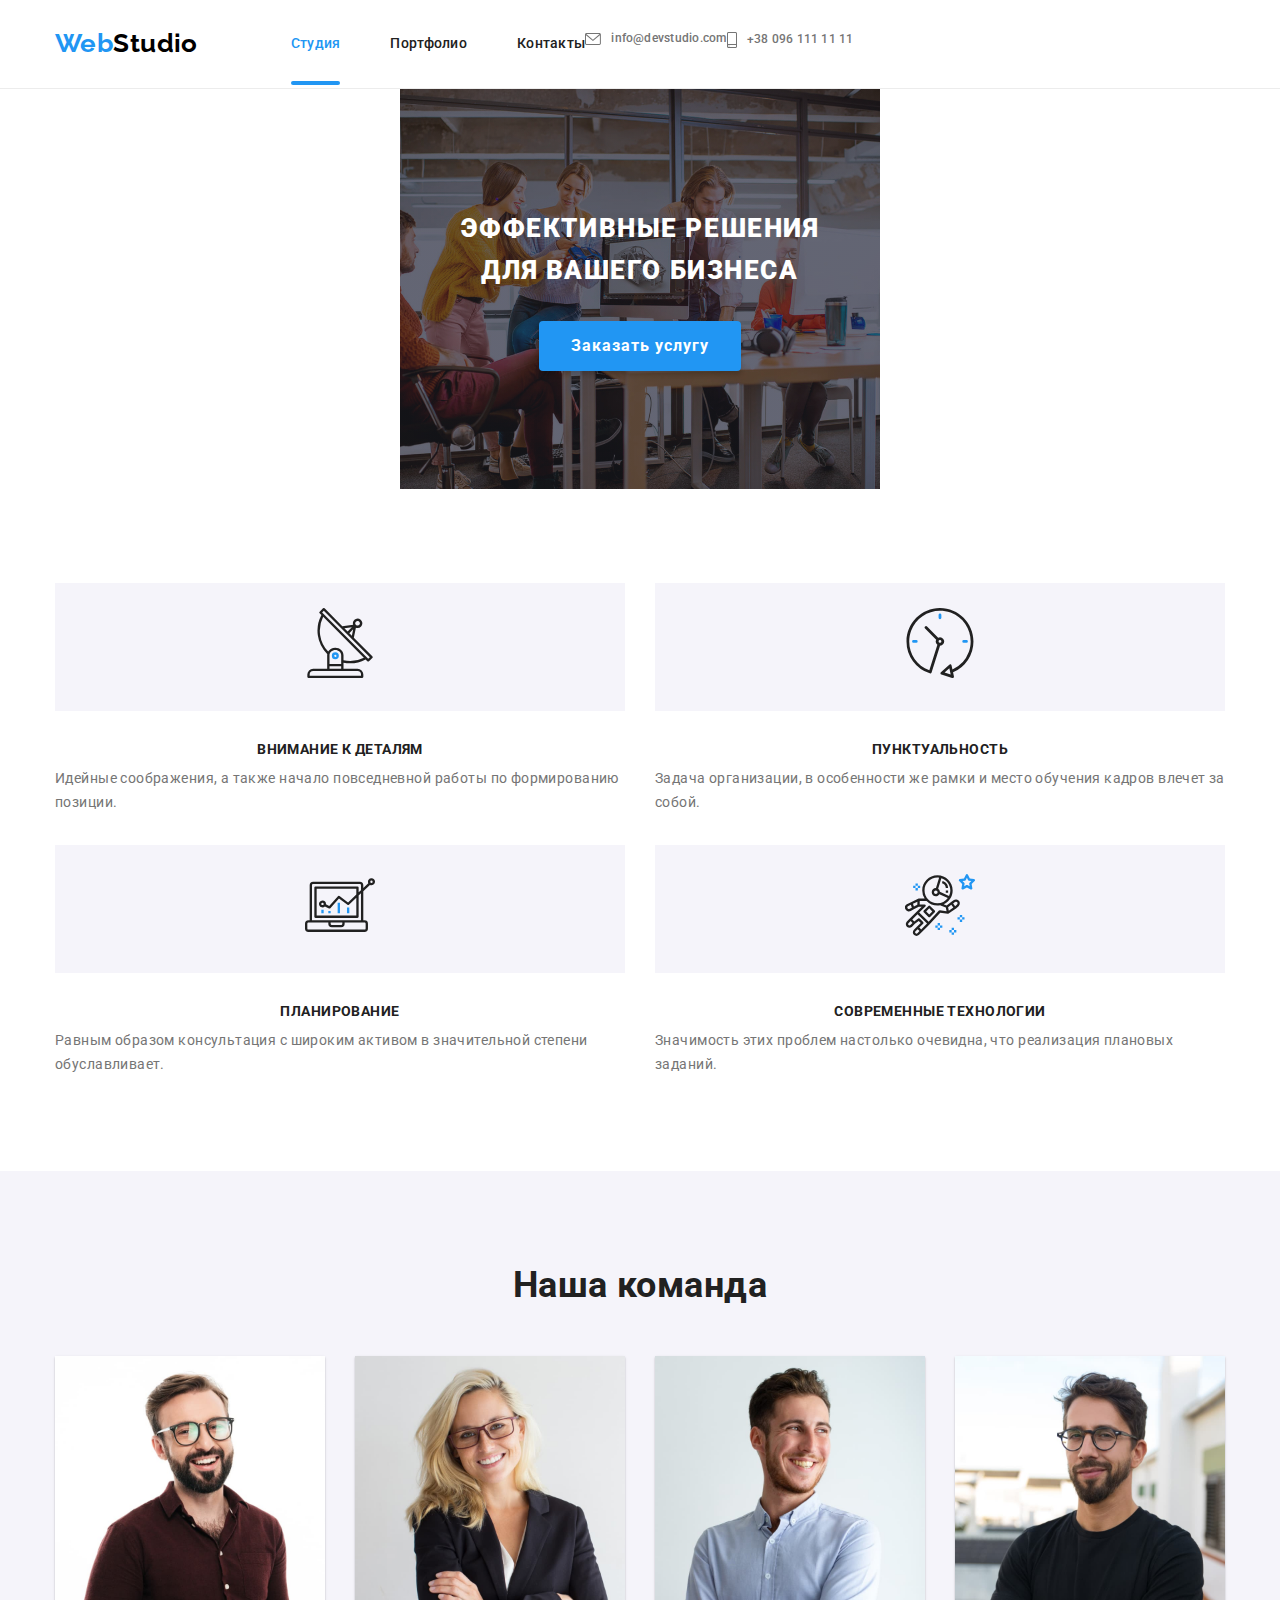
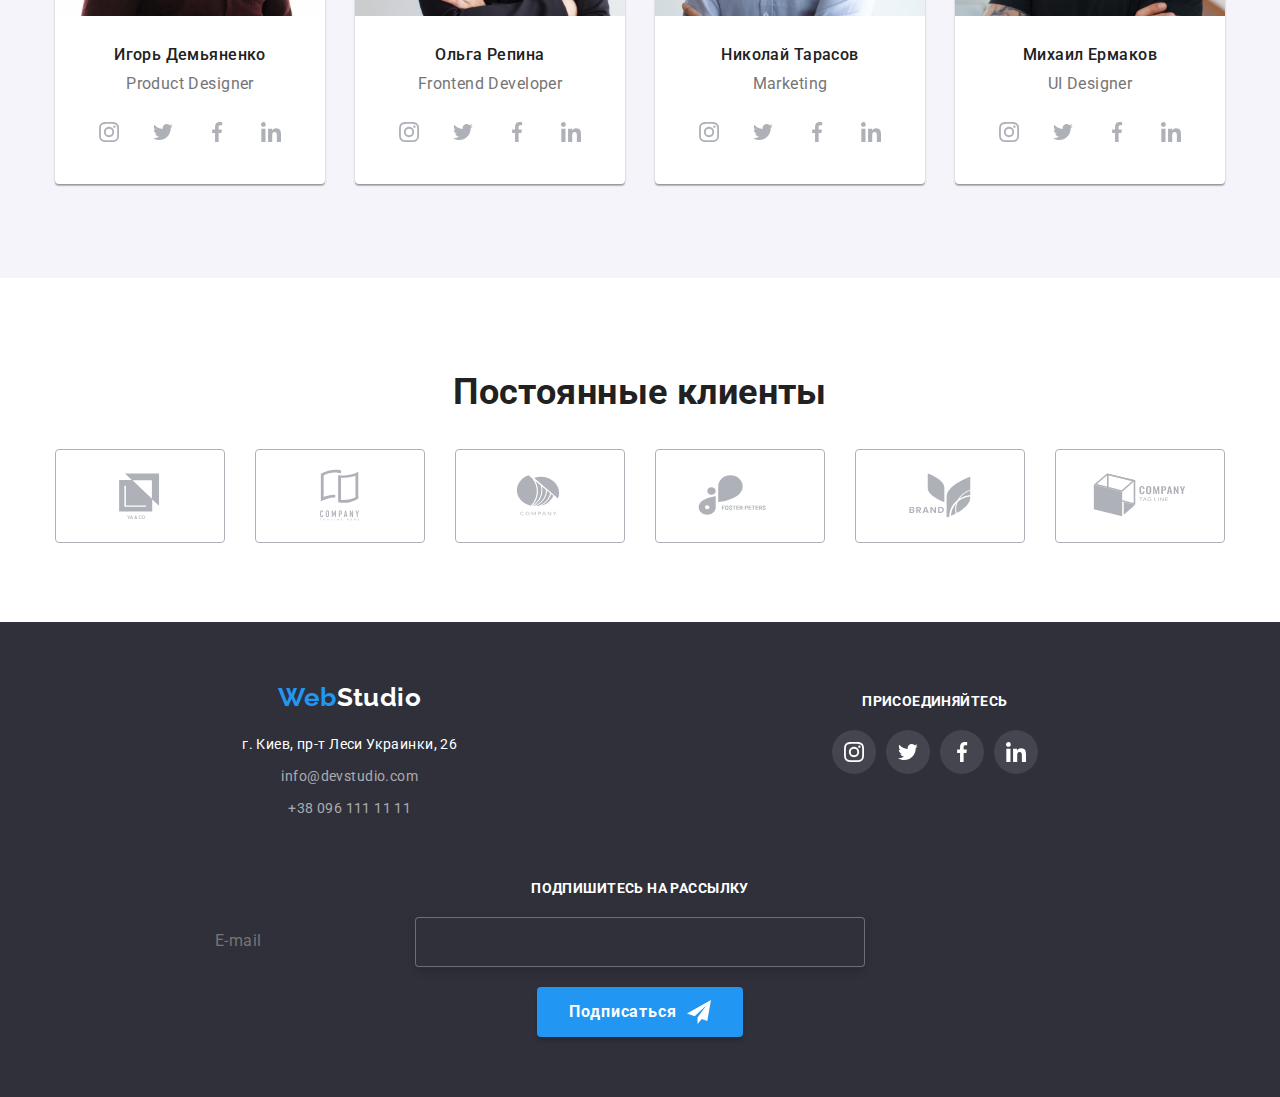
==== commit 22a53fbd: "V3" ====
--- a/index.html
+++ b/index.html
@@ -20,37 +20,39 @@
     <header class="page-header">
       <div class="container page-header__container">
         <a class="logo" lang="en" href="./index.html">Studio </a>
-        <nav>
-          <ul class="site-nav">
-            <li class="site-nav__item">
-              <a class="site-nav__link site-nav__link--active" href="./index.html">Студия</a>
-            </li>
-            <li class="site-nav__item">
-              <a href="./portfolio.html" class="site-nav__link">Портфолио</a>
-            </li>
-            <li class="site-nav__item">
-              <a href="#contact-page-footer" class="site-nav__link">Контакты</a>
+        <div class="page-heder__nav-contact">
+          <nav>
+            <ul class="site-nav">
+              <li class="site-nav__item">
+                <a class="site-nav__link site-nav__link--active" href="./index.html">Студия</a>
+              </li>
+              <li class="site-nav__item">
+                <a href="./portfolio.html" class="site-nav__link">Портфолио</a>
+              </li>
+              <li class="site-nav__item">
+                <a href="#contact-page-footer" class="site-nav__link">Контакты</a>
+              </li>
+            </ul>
+          </nav>
+          <ul class="contact">
+            <li class="contact__item">
+              <a class="contact__link" href="mailto:info@devstudio.com">
+                <svg class="contact__email" width="16" height="12">
+                  <use href="./images/icons.svg#icon-email"></use>
+                </svg>
+                info@devstudio.com</a
+              >
+            </li>
+            <li class="contact__item">
+              <a class="contact__link" href="tel:+380961111111">
+                <svg class="contact__tel" width="10" height="16">
+                  <use href="./images/icons.svg#icon-smartphone"></use>
+                </svg>
+                +38 096 111 11 11</a
+              >
             </li>
           </ul>
-        </nav>
-        <ul class="contact">
-          <li class="contact__item">
-            <a class="contact__link" href="mailto:info@devstudio.com">
-              <svg class="contact__email" width="16" height="12">
-                <use href="./images/icons.svg#icon-email"></use>
-              </svg>
-              info@devstudio.com</a
-            >
-          </li>
-          <li class="contact__item">
-            <a class="contact__link" href="tel:+380961111111">
-              <svg class="contact__tel" width="10" height="16">
-                <use href="./images/icons.svg#icon-smartphone"></use>
-              </svg>
-              +38 096 111 11 11</a
-            >
-          </li>
-        </ul>
+        </div>
       </div>
     </header>
     <main>
@@ -409,70 +411,72 @@
     </main>
     <footer class="footer">
       <div class="container footer-social">
-        <div class="footer-adres" id="contact-page-footer">
-          <a class="logo footer__logo" lang="en" href="./index.html">Studio</a>
-          <address class="adres">
-            <ul class="adres__card">
-              <li class="adres__item">
-                <p class="adres__text">г. Киев, пр-т Леси Украинки, 26</p>
-              </li>
-              <li class="adres__item">
-                <a class="adres__link" href="mailto:info@devstudio.com">info@devstudio.com</a>
-              </li>
-              <li class="adres__item">
-                <a class="adres__link" href="tel:+380961111111">+38 096 111 11 11</a>
+        <div class="fotter-contsct-join">
+          <div class="footer-adres" id="contact-page-footer">
+            <a class="logo footer__logo" lang="en" href="./index.html">Studio</a>
+            <address class="adres">
+              <ul class="adres__card">
+                <li class="adres__item">
+                  <p class="adres__text">г. Киев, пр-т Леси Украинки, 26</p>
+                </li>
+                <li class="adres__item">
+                  <a class="adres__link" href="mailto:info@devstudio.com">info@devstudio.com</a>
+                </li>
+                <li class="adres__item">
+                  <a class="adres__link" href="tel:+380961111111">+38 096 111 11 11</a>
+                </li>
+              </ul>
+            </address>
+          </div>
+          <div class="social-adres">
+            <p class="social-adres__label">присоединяйтесь</p>
+            <ul class="social-network social-network--pdl-null">
+              <li class="social-network__item">
+                <a class="social-network__link social-network__link--bgr-light" href="">
+                  <svg
+                    class="social-network__icon social-network__icon--white"
+                    width="20"
+                    height="20"
+                  >
+                    <use href="./images/icons.svg#icon-instagram"></use>
+                  </svg>
+                </a>
+              </li>
+              <li class="social-network__item">
+                <a href="" class="social-network__link social-network__link--bgr-light">
+                  <svg
+                    class="social-network__icon social-network__icon--white"
+                    width="20"
+                    height="20"
+                  >
+                    <use href="./images/icons.svg#icon-twiter"></use>
+                  </svg>
+                </a>
+              </li>
+              <li class="social-network__item">
+                <a href="" class="social-network__link social-network__link--bgr-light">
+                  <svg
+                    class="social-network__icon social-network__icon--white"
+                    width="20"
+                    height="20"
+                  >
+                    <use href="./images/icons.svg#icon-facebook"></use>
+                  </svg>
+                </a>
+              </li>
+              <li class="social-network__item">
+                <a href="" class="social-network__link social-network__link--bgr-light">
+                  <svg
+                    class="social-network__icon social-network__icon--white"
+                    width="20"
+                    height="20"
+                  >
+                    <use href="./images/icons.svg#icon-linkedin"></use>
+                  </svg>
+                </a>
               </li>
             </ul>
-          </address>
-        </div>
-        <div class="social-adres">
-          <p class="social-adres__label">присоединяйтесь</p>
-          <ul class="social-network social-network--pdl-null">
-            <li class="social-network__item">
-              <a class="social-network__link social-network__link--bgr-light" href="">
-                <svg
-                  class="social-network__icon social-network__icon--white"
-                  width="20"
-                  height="20"
-                >
-                  <use href="./images/icons.svg#icon-instagram"></use>
-                </svg>
-              </a>
-            </li>
-            <li class="social-network__item">
-              <a href="" class="social-network__link social-network__link--bgr-light">
-                <svg
-                  class="social-network__icon social-network__icon--white"
-                  width="20"
-                  height="20"
-                >
-                  <use href="./images/icons.svg#icon-twiter"></use>
-                </svg>
-              </a>
-            </li>
-            <li class="social-network__item">
-              <a href="" class="social-network__link social-network__link--bgr-light">
-                <svg
-                  class="social-network__icon social-network__icon--white"
-                  width="20"
-                  height="20"
-                >
-                  <use href="./images/icons.svg#icon-facebook"></use>
-                </svg>
-              </a>
-            </li>
-            <li class="social-network__item">
-              <a href="" class="social-network__link social-network__link--bgr-light">
-                <svg
-                  class="social-network__icon social-network__icon--white"
-                  width="20"
-                  height="20"
-                >
-                  <use href="./images/icons.svg#icon-linkedin"></use>
-                </svg>
-              </a>
-            </li>
-          </ul>
+          </div>
         </div>
         <div class="subscribe">
           <p class="subscribe__text">Подпишитесь на рассылку</p>
--- a/css/main.min.css
+++ b/css/main.min.css
@@ -1,2 +1,2 @@
-h1,h2,h3,h4,h5,h6,p,ul{margin-top:0px;margin-bottom:0px;list-style-type:none;padding:0}a{text-decoration:none}.visually-hidden{position:absolute;white-space:nowrap;width:1px;height:1px;overflow:hidden;border:0;padding:0;clip:rect(0 0 0 0);-webkit-clip-path:inset(50%);clip-path:inset(50%);margin:-1px}body{font-family:"Roboto",sans-serif;background-color:#fff;color:#757575;font-weight:400;font-size:14px;line-height:1.71;letter-spacing:.03em}img{max-width:100%;height:auto;display:block}.section{padding-top:60px;padding-bottom:60px}.section__title{text-align:center;color:#212121;font-weight:700;font-size:36px;line-height:1.16;margin-bottom:50px}.container{max-width:480px;margin-left:auto;margin-right:auto;padding-left:15px;padding-right:15px}@media screen and (min-width: 768px){.container{width:768px}}.btn{min-width:200px;height:50px;padding:10px 32px;border:none;border-radius:4px;background-color:#2196f3;color:#fff;font-weight:700;font-size:16px;line-height:1.88;text-align:center;letter-spacing:0.06em;cursor:pointer;-webkit-box-shadow:0px 4px 4px rgba(0,0,0,0.15);box-shadow:0px 4px 4px rgba(0,0,0,0.15);-webkit-transition:background-color 250ms cubic-bezier(0.4, 0, 0.2, 1),-webkit-box-shadow 250ms cubic-bezier(0.4, 0, 0.2, 1);transition:background-color 250ms cubic-bezier(0.4, 0, 0.2, 1),-webkit-box-shadow 250ms cubic-bezier(0.4, 0, 0.2, 1);transition:background-color 250ms cubic-bezier(0.4, 0, 0.2, 1),box-shadow 250ms cubic-bezier(0.4, 0, 0.2, 1);transition:background-color 250ms cubic-bezier(0.4, 0, 0.2, 1),box-shadow 250ms cubic-bezier(0.4, 0, 0.2, 1),-webkit-box-shadow 250ms cubic-bezier(0.4, 0, 0.2, 1)}.clients__card,.filtr__card{list-style-type:none;display:-webkit-box;display:-ms-flexbox;display:flex;padding-left:0px;padding-right:0px}.page-header__container{display:-webkit-box;display:-ms-flexbox;display:flex;-webkit-box-align:center;-ms-flex-align:center;align-items:center;-webkit-box-pack:justify;-ms-flex-pack:justify;justify-content:space-between}.page-header{border-bottom:1px solid #ececec}.logo{font-family:"Raleway",sans-serif;color:#000;font-weight:700;font-size:24px;line-height:1.2;-webkit-transition:color 250ms cubic-bezier(0.4, 0, 0.2, 1);transition:color 250ms cubic-bezier(0.4, 0, 0.2, 1)}.logo::before{content:'Web';color:#2196f3}.logo:hover,.logo:focus{color:#2196f3}.footer__logo{display:block;color:#fff;margin-bottom:15px}.site-nav{display:none}.site-nav__item{display:-webkit-box;display:-ms-flexbox;display:flex}.site-nav__item:not(:first-child){margin-left:50px}.site-nav__link{display:-webkit-box;display:-ms-flexbox;display:flex;padding-top:32px;padding-bottom:32px;position:relative;color:#212121;font-weight:500;line-height:1.14;letter-spacing:0.02em;-webkit-transition:color 250ms cubic-bezier(0.4, 0, 0.2, 1);transition:color 250ms cubic-bezier(0.4, 0, 0.2, 1)}.site-nav__link:hover,.site-nav__link:focus{color:#2196f3}.site-nav__link--active{color:#2196f3}.site-nav__link--active:after{content:'';position:absolute;bottom:-1px;left:0;width:100%;height:4px;border-radius:2px;background:#2196f3}.contact{display:none}.contact__item{margin-left:50px}.contact__link{display:-webkit-box;display:-ms-flexbox;display:flex;-webkit-box-pack:center;-ms-flex-pack:center;justify-content:center;-webkit-box-align:center;-ms-flex-align:center;align-items:center;padding-top:32px;padding-bottom:32px;color:#757575;font-weight:500;line-height:1.14;letter-spacing:0.02em;-webkit-transition:color 250ms cubic-bezier(0.4, 0, 0.2, 1);transition:color 250ms cubic-bezier(0.4, 0, 0.2, 1)}.contact__link:hover,.contact__link:focus{color:#2196f3;fill:#2196f3}.hero{max-width:480px;margin-left:auto;margin-right:auto;text-align:center;background-size:cover;background-repeat:no-repeat;background-position:center;background-color:#c4c4c4;padding-top:118px;padding-bottom:118px}.hero__title{font-weight:900;font-size:26px;line-height:1.62;letter-spacing:0.06em;text-transform:uppercase;color:#fff;margin-bottom:30px}.btn:hover,.btn:focus{background-color:#188ce8}.backdrop{position:fixed;top:0;left:0;width:100%;height:100%;background-color:rgba(0,0,0,0.2);z-index:99;opacity:1;-webkit-transition:opacity 250ms cubic-bezier(0.4, 0, 0.2, 1);transition:opacity 250ms cubic-bezier(0.4, 0, 0.2, 1)}.backdrop.is-hidden{opacity:0;pointer-events:none}.backdrop.is-hidden .modal{-webkit-transform:translate(-50%, -50%) scale(0.8);transform:translate(-50%, -50%) scale(0.8)}.modal{position:absolute;top:50%;left:50%;width:528px;border-radius:4px;background-color:#fff;padding:40px;-webkit-box-shadow:0px 1px 3px rgba(0,0,0,0.12),0px 1px 1px rgba(0,0,0,0.14),0px 2px 1px rgba(0,0,0,0.2);box-shadow:0px 1px 3px rgba(0,0,0,0.12),0px 1px 1px rgba(0,0,0,0.14),0px 2px 1px rgba(0,0,0,0.2);border-radius:4px;-webkit-transform:translate(-50%, -50%) scale(1);transform:translate(-50%, -50%) scale(1);-webkit-transition:-webkit-transform 250ms cubic-bezier(0.4, 0, 0.2, 1);transition:-webkit-transform 250ms cubic-bezier(0.4, 0, 0.2, 1);transition:transform 250ms cubic-bezier(0.4, 0, 0.2, 1);transition:transform 250ms cubic-bezier(0.4, 0, 0.2, 1), -webkit-transform 250ms cubic-bezier(0.4, 0, 0.2, 1)}.btn-close{display:-webkit-box;display:-ms-flexbox;display:flex;-webkit-box-pack:center;-ms-flex-pack:center;justify-content:center;-webkit-box-align:center;-ms-flex-align:center;align-items:center;position:absolute;top:8px;right:8px;color:#000;width:30px;height:30px;border-radius:50%;background:#fff;border:1px solid rgba(0,0,0,0.1);padding:6px;cursor:pointer;-webkit-transition:color 250ms cubic-bezier(0.4, 0, 0.2, 1);transition:color 250ms cubic-bezier(0.4, 0, 0.2, 1)}.btn-close:hover,.btn-close:focus{color:#2196f3}.btn-close__icone-close{fill:currentColor}.modal__group{position:relative;display:-webkit-box;display:-ms-flexbox;display:flex;-webkit-box-orient:vertical;-webkit-box-direction:normal;-ms-flex-direction:column;flex-direction:column;color:#212121}.modal__text{color:#000;font-weight:700;font-size:20px;line-height:1.15;margin-bottom:12px}.modal__label{display:block;font-size:12px;line-height:1.16;letter-spacing:0.01em;margin-bottom:4px;margin-top:10px;text-align:start;color:#757575}.modal__input{height:40px;padding:11px 12px 11px 42px;outline:none;border:1px solid rgba(33,33,33,0.2);border-radius:4px;-webkit-transition:border 250ms cubic-bezier(0.4, 0, 0.2, 1);transition:border 250ms cubic-bezier(0.4, 0, 0.2, 1)}.modal__input:focus{border:1px solid #2196f3}.modal__icon{position:absolute;top:50%;left:15px;-webkit-transform:translateY(-50%);transform:translateY(-50%);fill:currentColor;-webkit-transition:fill 250ms cubic-bezier(0.4, 0, 0.2, 1);transition:fill 250ms cubic-bezier(0.4, 0, 0.2, 1)}.modal__input:focus ~ .modal__icon{fill:#2196f3}.modal__textarea{resize:none;padding:12px 16px;margin-bottom:20px;height:120px}.modal__textarea::-webkit-input-placeholder{color:rgba(117,117,117,0.5)}.modal__textarea:-ms-input-placeholder{color:rgba(117,117,117,0.5)}.modal__textarea::-ms-input-placeholder{color:rgba(117,117,117,0.5)}.modal__textarea::placeholder{color:rgba(117,117,117,0.5)}.checkbox{position:relative;display:-webkit-box;display:-ms-flexbox;display:flex;margin-bottom:30px;-webkit-box-align:center;-ms-flex-align:center;align-items:center}.checkbox__label{display:inline-block;padding-left:32px}.checkbox__icon-checked{position:absolute;top:50%;left:12px;-webkit-transform:translateY(-50%);transform:translateY(-50%);display:inline-block;width:16px;height:15px;border:1px solid #212121;pointer-events:none;border-radius:2px;-webkit-transition:background-color 250ms cubic-bezier(0.4, 0, 0.2, 1);transition:background-color 250ms cubic-bezier(0.4, 0, 0.2, 1)}.checkbox__input{display:inline-block;position:absolute;white-space:nowrap;width:1px;height:1px;overflow:hidden;border:0;padding:0;clip:rect(0 0 0 0);-webkit-clip-path:inset(50%);clip-path:inset(50%);margin:-1px;-webkit-transition:fill 250ms cubic-bezier(0.4, 0, 0.2, 1);transition:fill 250ms cubic-bezier(0.4, 0, 0.2, 1)}.checkbox__input:checked ~ .checkbox__icon-checked{background-image:url(../images/icon-check.svg);background-position:center;background-size:contain;background-repeat:no-repeat;background-color:#2196f3;border-color:#2196f3}.checkbox__input:focus ~ .checkbox__icon-checked{border:1px solid #2196f3}.checkbox__link{color:#2196f3;text-decoration:underline}.checkbox__link:hover,.checkbox__link:focus{text-decoration:none}.feateres__cart{display:block}.feateres__icon{display:block;width:100%;padding:25px 100px;margin-bottom:30px;text-align:center;background-color:#f5f4fa}.feateres__title{font-weight:700;font-size:14px;line-height:16px;text-align:center;text-transform:uppercase;color:#212121;margin-bottom:10px}.work{display:none}.section--padding-null{padding-top:0px}.work__item{position:relative;width:calc((100% - 60px) / 3);margin-right:30px}.work__item:nth-child(3n){margin-right:0px}.work__description{display:-webkit-box;display:-ms-flexbox;display:flex;-webkit-box-pack:center;-ms-flex-pack:center;justify-content:center;-webkit-box-align:center;-ms-flex-align:center;align-items:center;position:absolute;width:100%;height:70px;bottom:0;left:0;text-align:center;background:rgba(47,48,58,0.8)}.work__text{font-weight:700;font-size:14px;text-transform:uppercase;color:#fff}.team__list{display:block;text-align:center}.section--bgr-grey{background-color:#f5f4fa}.team__item{display:block;width:100%}.team__card{padding:30px 0}.team__title{margin-bottom:10px;font-weight:500;font-size:16px;line-height:1.18;color:#212121}.team__text{font-size:16px;line-height:1.18}.social-network{padding:0 32px;margin-top:16px;display:-webkit-box;display:-ms-flexbox;display:flex;-webkit-box-pack:center;-ms-flex-pack:center;justify-content:center;-webkit-box-align:center;-ms-flex-align:center;align-items:center}.social-network__item:not(:first-child){margin-left:10px}.social-network__link{display:-webkit-box;display:-ms-flexbox;display:flex;-webkit-box-pack:center;-ms-flex-pack:center;justify-content:center;-webkit-box-align:center;-ms-flex-align:center;align-items:center;width:44px;height:44px;border-radius:50%;border:none;background-color:#fff;color:#afb1b8;-webkit-transition:color 250ms cubic-bezier(0.4, 0, 0.2, 1),background-color 250ms cubic-bezier(0.4, 0, 0.2, 1);transition:color 250ms cubic-bezier(0.4, 0, 0.2, 1),background-color 250ms cubic-bezier(0.4, 0, 0.2, 1)}.social-network__link:hover,.social-network__link:focus{color:#fff;background-color:#2196f3}.social-network__icon{fill:currentColor}.clients__card{text-align:center;padding:0;margin:-15px;-ms-flex-wrap:wrap;flex-wrap:wrap}.clients__item{width:calc((100% - 60px) / 2);margin:15px}.clients__icon{fill:currentColor;display:block;width:100%}.clients__link{text-decoration:none;display:block;padding:16px 32px;border:1px solid #afb1b8;border-radius:4px;color:#afb1b8;cursor:pointer;-webkit-transition:color 250ms cubic-bezier(0.4, 0, 0.2, 1),border 250ms cubic-bezier(0.4, 0, 0.2, 1);transition:color 250ms cubic-bezier(0.4, 0, 0.2, 1),border 250ms cubic-bezier(0.4, 0, 0.2, 1)}.clients__link:hover,.clients__link:focus{color:#2196f3;border:1px solid #2196f3}.footer{padding-top:60px;padding-bottom:60px;background-color:#2f303a;text-align:center}.adres__card{list-style-type:none;padding-left:0px}.adres__item{display:block}.adres__item:not(:last-child){margin-bottom:9px}.adres{font-style:normal;display:block;width:231px}.adres__link{color:#ffffff99;text-decoration:none;-webkit-transition:color 250ms cubic-bezier(0.4, 0, 0.2, 1);transition:color 250ms cubic-bezier(0.4, 0, 0.2, 1)}.adres__link:focus,.adres__link:hover{color:#2196f3}.adres__text{color:#fff}.footer-social{display:block}.social-adres{margin-top:12px}.social-network--pdl-null{margin-top:0;padding:0}.social-adres__label{color:#fff;line-height:1.13;text-transform:uppercase;margin-bottom:20px}.social-network__link--bgr-light{background:rgba(255,255,255,0.1)}.social-network__icon--white{fill:#fff}.subscribe{margin-top:12px}.subscribe__btn{display:-webkit-box;display:-ms-flexbox;display:flex;-webkit-box-pack:center;-ms-flex-pack:center;justify-content:center;-webkit-box-align:center;-ms-flex-align:center;align-items:center;margin-left:12px}.subscribe__form{position:relative}.subscribe__input{display:block;padding:15px 16px;width:100%;height:50px;border:1px solid rgba(255,255,255,0.3);background-color:#2f303a;-webkit-filter:drop-shadow(0px 4px 4px rgba(0,0,0,0.15));filter:drop-shadow(0px 4px 4px rgba(0,0,0,0.15));border-radius:4px;color:#fff;font-size:16px;line-height:1.25}.subscribe__label{position:absolute;font-size:16px;line-height:1.25;display:-webkit-box;display:-ms-flexbox;display:flex;-webkit-box-align:center;-ms-flex-align:center;align-items:center;color:#757575;top:50%;left:16px;-webkit-transform:translateY(-50%);transform:translateY(-50%);-webkit-transition:-webkit-transform 250ms linear;transition:-webkit-transform 250ms linear;transition:transform 250ms linear;transition:transform 250ms linear, -webkit-transform 250ms linear}.subscribe__input:focus+.subscribe__label,.subscribe__input:not(:placeholder-shown)+.subscribe__label{-webkit-transform:translate(-70px, -50%);transform:translate(-70px, -50%)}.subscribe__icon{margin-left:10px}.subscribe__text{color:#fff;line-height:1.13;text-transform:uppercase;margin-bottom:20px}.filtr__card{-webkit-box-pack:center;-ms-flex-pack:center;justify-content:center;padding-bottom:50px}.btn-portfolio{background-color:#f5f4fa;color:#212121;font-family:'Roboto', sans-serif;font-weight:500;font-size:16px;line-height:1.62;text-align:center;cursor:pointer;min-height:38px;min-width:73px;padding:6px 22px;border:none;border-radius:4px;-webkit-transition:background-color 250ms cubic-bezier(0.4, 0, 0.2, 1),color 250ms var(--cubik),-webkit-box-shadow 250ms cubic-bezier(0.4, 0, 0.2, 1);transition:background-color 250ms cubic-bezier(0.4, 0, 0.2, 1),color 250ms var(--cubik),-webkit-box-shadow 250ms cubic-bezier(0.4, 0, 0.2, 1);transition:background-color 250ms cubic-bezier(0.4, 0, 0.2, 1),color 250ms var(--cubik),box-shadow 250ms cubic-bezier(0.4, 0, 0.2, 1);transition:background-color 250ms cubic-bezier(0.4, 0, 0.2, 1),color 250ms var(--cubik),box-shadow 250ms cubic-bezier(0.4, 0, 0.2, 1),-webkit-box-shadow 250ms cubic-bezier(0.4, 0, 0.2, 1)}.btn-portfolio:hover,.btn-portfolio:focus{background-color:#2196f3;color:#fff;-webkit-box-shadow:0px 3px 1px rgba(0,0,0,0.1),0px 1px 2px rgba(0,0,0,0.08),0px 2px 2px rgba(0,0,0,0.12);box-shadow:0px 3px 1px rgba(0,0,0,0.1),0px 1px 2px rgba(0,0,0,0.08),0px 2px 2px rgba(0,0,0,0.12)}.btn-portfolio--active{background-color:#2196f3;color:#fff;-webkit-box-shadow:0px 3px 1px rgba(0,0,0,0.1),0px 1px 2px rgba(0,0,0,0.08),0px 2px 2px rgba(0,0,0,0.12);box-shadow:0px 3px 1px rgba(0,0,0,0.1),0px 1px 2px rgba(0,0,0,0.08),0px 2px 2px rgba(0,0,0,0.12)}.filtr__item:not(:first-child){margin-left:8px}.prt-work{margin:-15px;display:-webkit-box;display:-ms-flexbox;display:flex;-ms-flex-wrap:wrap;flex-wrap:wrap}.prt-work__item{width:calc((100% - 6 * 15px) / 3);margin:15px}.text-contein{display:-webkit-box;display:-ms-flexbox;display:flex;-webkit-box-pack:center;-ms-flex-pack:center;justify-content:center;-webkit-box-align:center;-ms-flex-align:center;align-items:center;position:absolute;width:100%;height:100%;padding:0px 24px;background:rgba(33,150,243,0.9);overflow:hidden;-webkit-transform:translateY(0%);transform:translateY(0%);-webkit-transition:-webkit-transform 250ms cubic-bezier(0.4, 0, 0.2, 1);transition:-webkit-transform 250ms cubic-bezier(0.4, 0, 0.2, 1);transition:transform 250ms cubic-bezier(0.4, 0, 0.2, 1);transition:transform 250ms cubic-bezier(0.4, 0, 0.2, 1), -webkit-transform 250ms cubic-bezier(0.4, 0, 0.2, 1)}.portfolio-link:hover .text-contein,.portfolio-link:focus .text-contein{-webkit-transform:translateY(-100%);transform:translateY(-100%)}.project{padding:20px 24px;border-right:1px solid #eee;border-left:1px solid #eee;border-bottom:1px solid #eee}.project__title{margin-bottom:4px;font-weight:700;font-size:18px;line-height:2;letter-spacing:0.06em}.project__text{font-size:16px;line-height:1.88}.portfolio-link{display:block;text-decoration:none;color:#212121;-webkit-transition:-webkit-box-shadow 250ms cubic-bezier(0.4, 0, 0.2, 1);transition:-webkit-box-shadow 250ms cubic-bezier(0.4, 0, 0.2, 1);transition:box-shadow 250ms cubic-bezier(0.4, 0, 0.2, 1);transition:box-shadow 250ms cubic-bezier(0.4, 0, 0.2, 1), -webkit-box-shadow 250ms cubic-bezier(0.4, 0, 0.2, 1)}.portfolio-link:focus,.portfolio-link:hover{-webkit-box-shadow:0px 1px 1px rgba(0,0,0,0.12),0px 4px 4px rgba(0,0,0,0.06),1px 4px 6px rgba(0,0,0,0.16);box-shadow:0px 1px 1px rgba(0,0,0,0.12),0px 4px 4px rgba(0,0,0,0.06),1px 4px 6px rgba(0,0,0,0.16)}.portfolio-img{position:relative;overflow:hidden}.text-contein__hidden-text{font-size:18px;line-height:1.56;color:#fff}
+h1,h2,h3,h4,h5,h6,p,ul{margin-top:0px;margin-bottom:0px;list-style-type:none;padding:0}a{text-decoration:none}.visually-hidden{position:absolute;white-space:nowrap;width:1px;height:1px;overflow:hidden;border:0;padding:0;clip:rect(0 0 0 0);-webkit-clip-path:inset(50%);clip-path:inset(50%);margin:-1px}body{font-family:"Roboto",sans-serif;background-color:#fff;color:#757575;font-weight:400;font-size:14px;line-height:1.71;letter-spacing:.03em}img{width:100%;height:auto;display:block}.section{padding-top:60px;padding-bottom:60px}@media screen and (min-width: 1200px){.section{padding-top:94px;padding-bottom:94px}}.section__title{text-align:center;color:#212121;font-weight:700;font-size:36px;line-height:1.16;margin-bottom:30px}@media screen and (min-width: 1200px){.section__title{margin-bottom:50px}}.container{max-width:480px;margin-left:auto;margin-right:auto;padding-left:15px;padding-right:15px}@media screen and (min-width: 768px){.container{max-width:768px}}@media screen and (min-width: 1200px){.container{max-width:1200px}}.btn{min-width:200px;height:50px;padding:10px 32px;border:none;border-radius:4px;background-color:#2196f3;color:#fff;font-weight:700;font-size:16px;line-height:1.88;text-align:center;letter-spacing:0.06em;cursor:pointer;-webkit-box-shadow:0px 4px 4px rgba(0,0,0,0.15);box-shadow:0px 4px 4px rgba(0,0,0,0.15);-webkit-transition:background-color 250ms cubic-bezier(0.4, 0, 0.2, 1),-webkit-box-shadow 250ms cubic-bezier(0.4, 0, 0.2, 1);transition:background-color 250ms cubic-bezier(0.4, 0, 0.2, 1),-webkit-box-shadow 250ms cubic-bezier(0.4, 0, 0.2, 1);transition:background-color 250ms cubic-bezier(0.4, 0, 0.2, 1),box-shadow 250ms cubic-bezier(0.4, 0, 0.2, 1);transition:background-color 250ms cubic-bezier(0.4, 0, 0.2, 1),box-shadow 250ms cubic-bezier(0.4, 0, 0.2, 1),-webkit-box-shadow 250ms cubic-bezier(0.4, 0, 0.2, 1)}.feateres__cart,.team__list,.clients__card,.filtr__card{list-style-type:none;padding-left:0px;padding-right:0px}.page-header__container{display:-webkit-box;display:-ms-flexbox;display:flex;-webkit-box-align:center;-ms-flex-align:center;align-items:center}.page-header{border-bottom:1px solid #ececec}.logo{font-family:"Raleway",sans-serif;color:#000;font-weight:700;font-size:24px;line-height:1.2;padding-top:16px;padding-bottom:16px;-webkit-transition:color 250ms cubic-bezier(0.4, 0, 0.2, 1);transition:color 250ms cubic-bezier(0.4, 0, 0.2, 1)}.logo::before{content:'Web';color:#2196f3}.logo:hover,.logo:focus{color:#2196f3}@media screen and (min-width: 1200px){.logo{font-size:26px}}.footer__logo{display:block;color:#fff;margin-bottom:20px;padding:0}@media screen and (min-width: 768px){.site-nav{list-style-type:none;display:-webkit-box;display:-ms-flexbox;display:flex;padding-left:0px;padding-right:0px}}.site-nav__item{display:-webkit-box;display:-ms-flexbox;display:flex}.site-nav__item:not(:first-child){margin-left:50px}.site-nav__link{display:-webkit-box;display:-ms-flexbox;display:flex;padding-top:32px;padding-bottom:32px;position:relative;color:#212121;font-weight:500;line-height:1.14;letter-spacing:0.02em;-webkit-transition:color 250ms cubic-bezier(0.4, 0, 0.2, 1);transition:color 250ms cubic-bezier(0.4, 0, 0.2, 1)}.site-nav__link:hover,.site-nav__link:focus{color:#2196f3}.site-nav__link--active{color:#2196f3}.site-nav__link--active:after{content:'';position:absolute;bottom:-1px;left:0;width:100%;height:4px;border-radius:2px;background:#2196f3}.page-heder__nav-contact{display:none}@media screen and (min-width: 768px){.page-heder__nav-contact{margin-left:88px;display:-webkit-box;display:-ms-flexbox;display:flex;-webkit-box-align:center;-ms-flex-align:center;align-items:center}}@media screen and (min-width: 1200px){.page-heder__nav-contact{margin-left:93px}}.contact{display:none}@media screen and (min-width: 768px){.contact{display:block;margin-left:auto}.contact__email,.contact__tel{margin-right:10px;-ms-flex-item-align:center;-ms-grid-row-align:center;align-self:center;fill:currentColor}}@media screen and (min-width: 1200px){.contact{display:-webkit-box;display:-ms-flexbox;display:flex}}.contact__item:not(:last-child){margin-bottom:10px}@media screen and (min-width: 1200x){.contact__item:not(:last-child){margin-right:50px}}.contact__link{display:-webkit-box;display:-ms-flexbox;display:flex;-webkit-box-pack:center;-ms-flex-pack:center;justify-content:center;-webkit-box-align:center;-ms-flex-align:center;align-items:center;color:#757575;font-weight:500;font-size:12px;line-height:1.14;letter-spacing:0.02em;-webkit-transition:color 250ms cubic-bezier(0.4, 0, 0.2, 1);transition:color 250ms cubic-bezier(0.4, 0, 0.2, 1)}.contact__link:hover,.contact__link:focus{color:#2196f3;fill:#2196f3}@media screen and (min-width: 1200px){.contact__link{padding-top:32px;padding-bottom:32px}}.hero{max-width:480px;margin-left:auto;margin-right:auto;text-align:center;background-size:cover;background-repeat:no-repeat;background-position:center;background-color:#c4c4c4;padding-top:118px;padding-bottom:118px;background-image:-webkit-gradient(linear, left top, right top, from(rgba(47,48,58,0.4)), to(rgba(47,48,58,0.4))),url(../../images/hero-mobile-x1.jpg);background-image:linear-gradient(to right, rgba(47,48,58,0.4), rgba(47,48,58,0.4)),url(../../images/hero-mobile-x1.jpg)}.hero__title{font-weight:900;font-size:26px;line-height:1.62;letter-spacing:0.06em;text-transform:uppercase;color:#fff;margin-bottom:30px}.btn:hover,.btn:focus{background-color:#188ce8}.backdrop{position:fixed;top:0;left:0;width:100%;height:100%;padding:94px 15px 0;background-color:rgba(0,0,0,0.2);z-index:99;opacity:1;overflow-y:scroll;-webkit-transition:opacity 250ms cubic-bezier(0.4, 0, 0.2, 1);transition:opacity 250ms cubic-bezier(0.4, 0, 0.2, 1)}.backdrop.is-hidden{opacity:0;pointer-events:none}@media screen and (min-width: 481px){.backdrop{padding:15px}}.backdrop.is-hidden .modal{-webkit-transform:translate(-50%, -50%) scale(0.8);transform:translate(-50%, -50%) scale(0.8)}.modal{position:relative;padding:40px;max-width:450px;-webkit-box-shadow:0px 1px 3px rgba(0,0,0,0.12),0px 1px 1px rgba(0,0,0,0.14),0px 2px 1px rgba(0,0,0,0.2);box-shadow:0px 1px 3px rgba(0,0,0,0.12),0px 1px 1px rgba(0,0,0,0.14),0px 2px 1px rgba(0,0,0,0.2);border-radius:4px;border-radius:4px;background-color:#fff;-webkit-transition:-webkit-transform 250ms cubic-bezier(0.4, 0, 0.2, 1);transition:-webkit-transform 250ms cubic-bezier(0.4, 0, 0.2, 1);transition:transform 250ms cubic-bezier(0.4, 0, 0.2, 1);transition:transform 250ms cubic-bezier(0.4, 0, 0.2, 1), -webkit-transform 250ms cubic-bezier(0.4, 0, 0.2, 1)}@media screen and (min-width: 481px){.modal{position:absolute;top:50%;left:50%;max-width:528px;width:calc(100% - 30px);-webkit-transform:translate(-50%, -50%) scale(1);transform:translate(-50%, -50%) scale(1)}}.btn-close{display:-webkit-box;display:-ms-flexbox;display:flex;-webkit-box-pack:center;-ms-flex-pack:center;justify-content:center;-webkit-box-align:center;-ms-flex-align:center;align-items:center;position:absolute;top:8px;right:8px;color:#000;width:30px;height:30px;border-radius:50%;background:#fff;border:1px solid rgba(0,0,0,0.1);padding:6px;cursor:pointer;-webkit-transition:color 250ms cubic-bezier(0.4, 0, 0.2, 1);transition:color 250ms cubic-bezier(0.4, 0, 0.2, 1)}.btn-close:hover,.btn-close:focus{color:#2196f3}.btn-close__icone-close{fill:currentColor}.modal__group{position:relative;display:-webkit-box;display:-ms-flexbox;display:flex;-webkit-box-orient:vertical;-webkit-box-direction:normal;-ms-flex-direction:column;flex-direction:column;color:#212121}.modal__text{color:#000;font-weight:700;font-size:20px;line-height:1.5;margin-bottom:12px}.modal__label{display:block;font-size:12px;line-height:1.16;letter-spacing:0.01em;margin-bottom:4px;margin-top:10px;text-align:start;color:#757575}.modal__input{height:40px;padding:11px 12px 11px 42px;outline:none;border:1px solid rgba(33,33,33,0.2);border-radius:4px;-webkit-transition:border 250ms cubic-bezier(0.4, 0, 0.2, 1);transition:border 250ms cubic-bezier(0.4, 0, 0.2, 1)}.modal__input:focus{border:1px solid #2196f3}.modal__icon{position:absolute;top:50%;left:15px;-webkit-transform:translateY(-50%);transform:translateY(-50%);fill:currentColor;-webkit-transition:fill 250ms cubic-bezier(0.4, 0, 0.2, 1);transition:fill 250ms cubic-bezier(0.4, 0, 0.2, 1)}.modal__input:focus ~ .modal__icon{fill:#2196f3}.modal__textarea{resize:none;padding:12px 16px;margin-bottom:20px;height:120px}.modal__textarea::-webkit-input-placeholder{color:rgba(117,117,117,0.5)}.modal__textarea:-ms-input-placeholder{color:rgba(117,117,117,0.5)}.modal__textarea::-ms-input-placeholder{color:rgba(117,117,117,0.5)}.modal__textarea::placeholder{color:rgba(117,117,117,0.5)}.checkbox{position:relative;display:-webkit-box;display:-ms-flexbox;display:flex;margin-bottom:30px;-webkit-box-align:center;-ms-flex-align:center;align-items:center}.checkbox__label{display:inline-block;padding-left:20px;font-size:12px;line-height:1.2}.checkbox__icon-checked{position:absolute;top:50%;left:0px;-webkit-transform:translateY(-50%);transform:translateY(-50%);display:inline-block;width:16px;height:15px;border:1px solid #212121;pointer-events:none;border-radius:2px;-webkit-transition:background-color 250ms cubic-bezier(0.4, 0, 0.2, 1);transition:background-color 250ms cubic-bezier(0.4, 0, 0.2, 1)}.checkbox__input{display:inline-block;position:absolute;white-space:nowrap;width:1px;height:1px;overflow:hidden;border:0;padding:0;clip:rect(0 0 0 0);-webkit-clip-path:inset(50%);clip-path:inset(50%);margin:-1px;-webkit-transition:fill 250ms cubic-bezier(0.4, 0, 0.2, 1);transition:fill 250ms cubic-bezier(0.4, 0, 0.2, 1)}.checkbox__input:checked ~ .checkbox__icon-checked{background-image:url(../images/icon-check.svg);background-position:center;background-size:contain;background-repeat:no-repeat;background-color:#2196f3;border-color:#2196f3}.checkbox__input:focus ~ .checkbox__icon-checked{border:1px solid #2196f3}.checkbox__link{color:#2196f3;text-decoration:underline}.checkbox__link:hover,.checkbox__link:focus{text-decoration:none}.feateres__cart{display:block}@media screen and (min-width: 768px){.feateres__cart{display:-webkit-box;display:-ms-flexbox;display:flex;margin:-15px;-ms-flex-wrap:wrap;flex-wrap:wrap}}@media screen and (min-width: 768px){.feateres__item{width:calc((100% - 4*15px) / 2);margin:15px}}.feateres__icon{display:block;width:100%;padding:25px 100px;margin-bottom:30px;text-align:center;background-color:#f5f4fa}.feateres__title{font-weight:700;font-size:14px;line-height:16px;text-align:center;text-transform:uppercase;color:#212121;margin-bottom:10px}.work{display:none}.section--padding-null{padding-top:0px}.work__item{position:relative;width:calc((100% - 60px) / 3);margin-right:30px}.work__item:nth-child(3n){margin-right:0px}.work__description{display:-webkit-box;display:-ms-flexbox;display:flex;-webkit-box-pack:center;-ms-flex-pack:center;justify-content:center;-webkit-box-align:center;-ms-flex-align:center;align-items:center;position:absolute;width:100%;height:70px;bottom:0;left:0;text-align:center;background:rgba(47,48,58,0.8)}.work__text{font-weight:700;font-size:14px;text-transform:uppercase;color:#fff}.team__list{display:block;text-align:center}@media screen and (min-width: 768px){.team__list{display:-webkit-box;display:-ms-flexbox;display:flex;-ms-flex-wrap:wrap;flex-wrap:wrap}}.section--bgr-grey{background-color:#f5f4fa}.team__item{display:block;width:100%;background-color:#fff;-webkit-box-shadow:0px 1px 3px rgba(0,0,0,0.12),0px 1px 1px rgba(0,0,0,0.14),0px 2px 1px rgba(0,0,0,0.2);box-shadow:0px 1px 3px rgba(0,0,0,0.12),0px 1px 1px rgba(0,0,0,0.14),0px 2px 1px rgba(0,0,0,0.2);border-radius:0px 0px 4px 4px}@media screen and (min-width: 768px){.team__item{width:calc((100% - 60px) / 2);margin-right:30px;margin-bottom:30px}.team__item:nth-child(2n){margin-right:0px}.team__item:nth-child(n+3){margin-bottom:0px}}@media screen and (min-width: 1200px){.team__item{width:calc((100% - 90px) / 4);margin-right:30px;margin-bottom:0}.team__item:nth-child(2n){margin-right:30px}.team__item:nth-child(4n){margin-right:0px}}@media screen and (min-width: 768px){.team__card{padding:30px 0 24px}}@media screen and (min-width: 1200px){.team__card{padding:30px 0}}.team__title{margin-bottom:10px;font-weight:500;font-size:16px;line-height:1.18;color:#212121}.team__text{font-size:16px;line-height:1.18}.social-network{padding:0 32px;margin-top:16px;display:-webkit-box;display:-ms-flexbox;display:flex;-webkit-box-pack:center;-ms-flex-pack:center;justify-content:center;-webkit-box-align:center;-ms-flex-align:center;align-items:center}.social-network__item:not(:first-child){margin-left:10px}.social-network__link{display:-webkit-box;display:-ms-flexbox;display:flex;-webkit-box-pack:center;-ms-flex-pack:center;justify-content:center;-webkit-box-align:center;-ms-flex-align:center;align-items:center;width:44px;height:44px;border-radius:50%;border:none;background-color:#fff;color:#afb1b8;-webkit-transition:color 250ms cubic-bezier(0.4, 0, 0.2, 1),background-color 250ms cubic-bezier(0.4, 0, 0.2, 1);transition:color 250ms cubic-bezier(0.4, 0, 0.2, 1),background-color 250ms cubic-bezier(0.4, 0, 0.2, 1)}.social-network__link:hover,.social-network__link:focus{color:#fff;background-color:#2196f3}.social-network__icon{fill:currentColor}.clients__card{text-align:center;padding:0;margin:-15px;display:-webkit-box;display:-ms-flexbox;display:flex;-ms-flex-wrap:wrap;flex-wrap:wrap}.clients__item{width:calc((100% - 60px) / 2);margin:15px}@media screen and (min-width: 768px){.clients__item{width:calc((100% - 90px) / 3)}}@media screen and (min-width: 1200px){.clients__item{width:calc((100% - 180px) / 6);margin:0 15px}}.clients__icon{fill:currentColor;display:block;width:100%}.clients__link{text-decoration:none;display:block;padding:16px 32px;border:1px solid #afb1b8;border-radius:4px;color:#afb1b8;cursor:pointer;-webkit-transition:color 250ms cubic-bezier(0.4, 0, 0.2, 1),border 250ms cubic-bezier(0.4, 0, 0.2, 1);transition:color 250ms cubic-bezier(0.4, 0, 0.2, 1),border 250ms cubic-bezier(0.4, 0, 0.2, 1)}.clients__link:hover,.clients__link:focus{color:#2196f3;border:1px solid #2196f3}.footer{padding-top:60px;padding-bottom:60px;background-color:#2f303a;text-align:center}@media screen and (min-width: 768px){.footer-adres{display:inline-block}}.adres__card{display:inline-block;list-style-type:none;padding-left:0px}.adres__item:not(:last-child){margin-bottom:8px}.adres{font-style:normal;display:block;margin:0 auto}.adres__link{color:#ffffff99;text-decoration:none;-webkit-transition:color 250ms cubic-bezier(0.4, 0, 0.2, 1);transition:color 250ms cubic-bezier(0.4, 0, 0.2, 1)}.adres__link:focus,.adres__link:hover{color:#2196f3}.adres__text{color:#fff}.footer-social{display:block}.social-adres{margin-top:12px;padding-top:60px;padding-bottom:60px}@media screen and (min-width: 768px){.social-adres{padding:0}}.social-network--pdl-null{margin-top:0;padding:0}.social-adres__label{font-weight:700;color:#fff;line-height:1.13;text-transform:uppercase;margin-bottom:20px}.social-network__link--bgr-light{background:rgba(255,255,255,0.1)}.social-network__icon--white{fill:#fff}.subscribe__btn{display:-webkit-box;display:-ms-flexbox;display:flex;-webkit-box-pack:center;-ms-flex-pack:center;justify-content:center;-webkit-box-align:center;-ms-flex-align:center;align-items:center;margin:0 auto}.subscribe__form{position:relative;text-align:center}.subscribe__input{display:block;padding:15px 16px;width:100%;height:50px;border:1px solid rgba(255,255,255,0.3);background-color:#2f303a;-webkit-filter:drop-shadow(0px 4px 4px rgba(0,0,0,0.15));filter:drop-shadow(0px 4px 4px rgba(0,0,0,0.15));border-radius:4px;margin-bottom:20px;color:#fff;font-size:16px;line-height:1.25}@media screen and (min-width: 768px){.subscribe__input{width:450px;margin-left:auto;margin-right:auto}}.subscribe__label{position:absolute;font-size:16px;line-height:1.25;display:-webkit-box;display:-ms-flexbox;display:flex;-webkit-box-align:center;-ms-flex-align:center;align-items:center;color:#757575;top:0;left:16px;-webkit-transform:translateY(70%);transform:translateY(70%);-webkit-transition:-webkit-transform 250ms linear;transition:-webkit-transform 250ms linear;transition:transform 250ms linear;transition:transform 250ms linear, -webkit-transform 250ms linear}.subscribe__input:focus+.subscribe__label,.subscribe__input:not(:placeholder-shown)+.subscribe__label{-webkit-transform:translate(0px, -110%);transform:translate(0px, -110%)}@media screen and (min-width: 768px){.subscribe__label{left:160px}}.subscribe__icon{margin-left:10px}.subscribe__text{font-weight:700;color:#fff;line-height:1.13;text-transform:uppercase;margin-bottom:20px}.filtr__card{padding-bottom:46px;-ms-flex-wrap:wrap;flex-wrap:wrap;margin:-7.5px -4px}.btn-portfolio{background-color:#f5f4fa;color:#212121;font-family:'Roboto', sans-serif;font-weight:500;font-size:16px;line-height:1.62;text-align:center;cursor:pointer;min-height:38px;min-width:73px;padding:6px 22px;border:none;border-radius:4px;-webkit-transition:background-color 250ms cubic-bezier(0.4, 0, 0.2, 1),color 250ms var(--cubik),-webkit-box-shadow 250ms cubic-bezier(0.4, 0, 0.2, 1);transition:background-color 250ms cubic-bezier(0.4, 0, 0.2, 1),color 250ms var(--cubik),-webkit-box-shadow 250ms cubic-bezier(0.4, 0, 0.2, 1);transition:background-color 250ms cubic-bezier(0.4, 0, 0.2, 1),color 250ms var(--cubik),box-shadow 250ms cubic-bezier(0.4, 0, 0.2, 1);transition:background-color 250ms cubic-bezier(0.4, 0, 0.2, 1),color 250ms var(--cubik),box-shadow 250ms cubic-bezier(0.4, 0, 0.2, 1),-webkit-box-shadow 250ms cubic-bezier(0.4, 0, 0.2, 1)}.btn-portfolio:hover,.btn-portfolio:focus{background-color:#2196f3;color:#fff;-webkit-box-shadow:0px 3px 1px rgba(0,0,0,0.1),0px 1px 2px rgba(0,0,0,0.08),0px 2px 2px rgba(0,0,0,0.12);box-shadow:0px 3px 1px rgba(0,0,0,0.1),0px 1px 2px rgba(0,0,0,0.08),0px 2px 2px rgba(0,0,0,0.12)}.btn-portfolio--active{background-color:#2196f3;color:#fff;-webkit-box-shadow:0px 3px 1px rgba(0,0,0,0.1),0px 1px 2px rgba(0,0,0,0.08),0px 2px 2px rgba(0,0,0,0.12);box-shadow:0px 3px 1px rgba(0,0,0,0.1),0px 1px 2px rgba(0,0,0,0.08),0px 2px 2px rgba(0,0,0,0.12)}.filtr__item{margin:7.5px 4px}.prt-work__item{display:block;max-width:100%;margin-bottom:30px}.text-contein{display:-webkit-box;display:-ms-flexbox;display:flex;-webkit-box-pack:center;-ms-flex-pack:center;justify-content:center;-webkit-box-align:center;-ms-flex-align:center;align-items:center;position:absolute;width:100%;height:100%;padding:0px 24px;background:rgba(33,150,243,0.9);overflow:hidden;-webkit-transform:translateY(0%);transform:translateY(0%);-webkit-transition:-webkit-transform 250ms cubic-bezier(0.4, 0, 0.2, 1);transition:-webkit-transform 250ms cubic-bezier(0.4, 0, 0.2, 1);transition:transform 250ms cubic-bezier(0.4, 0, 0.2, 1);transition:transform 250ms cubic-bezier(0.4, 0, 0.2, 1), -webkit-transform 250ms cubic-bezier(0.4, 0, 0.2, 1)}.portfolio-link:hover .text-contein,.portfolio-link:focus .text-contein{-webkit-transform:translateY(-100%);transform:translateY(-100%)}.project{padding:20px 24px;border-right:1px solid #eee;border-left:1px solid #eee;border-bottom:1px solid #eee}.project__title{margin-bottom:4px;font-weight:700;font-size:18px;line-height:2;letter-spacing:0.06em}.project__text{font-size:16px;line-height:1.88;color:#757575}.portfolio-link{display:block;text-decoration:none;color:#212121;-webkit-transition:-webkit-box-shadow 250ms cubic-bezier(0.4, 0, 0.2, 1);transition:-webkit-box-shadow 250ms cubic-bezier(0.4, 0, 0.2, 1);transition:box-shadow 250ms cubic-bezier(0.4, 0, 0.2, 1);transition:box-shadow 250ms cubic-bezier(0.4, 0, 0.2, 1), -webkit-box-shadow 250ms cubic-bezier(0.4, 0, 0.2, 1)}.portfolio-link:focus,.portfolio-link:hover{-webkit-box-shadow:0px 1px 1px rgba(0,0,0,0.12),0px 4px 4px rgba(0,0,0,0.06),1px 4px 6px rgba(0,0,0,0.16);box-shadow:0px 1px 1px rgba(0,0,0,0.12),0px 4px 4px rgba(0,0,0,0.06),1px 4px 6px rgba(0,0,0,0.16)}.portfolio-img{position:relative;overflow:hidden;display:block;max-width:100%;text-align:center}.text-contein__hidden-text{font-size:18px;line-height:1.56;color:#fff}@media screen and (min-width: 768px){.fotter-contsct-join{display:-webkit-box;display:-ms-flexbox;display:flex;-ms-flex-pack:distribute;justify-content:space-around;-webkit-box-align:baseline;-ms-flex-align:baseline;align-items:baseline;padding-top:0;padding-bottom:60px}}
 /*# sourceMappingURL=main.min.css.map */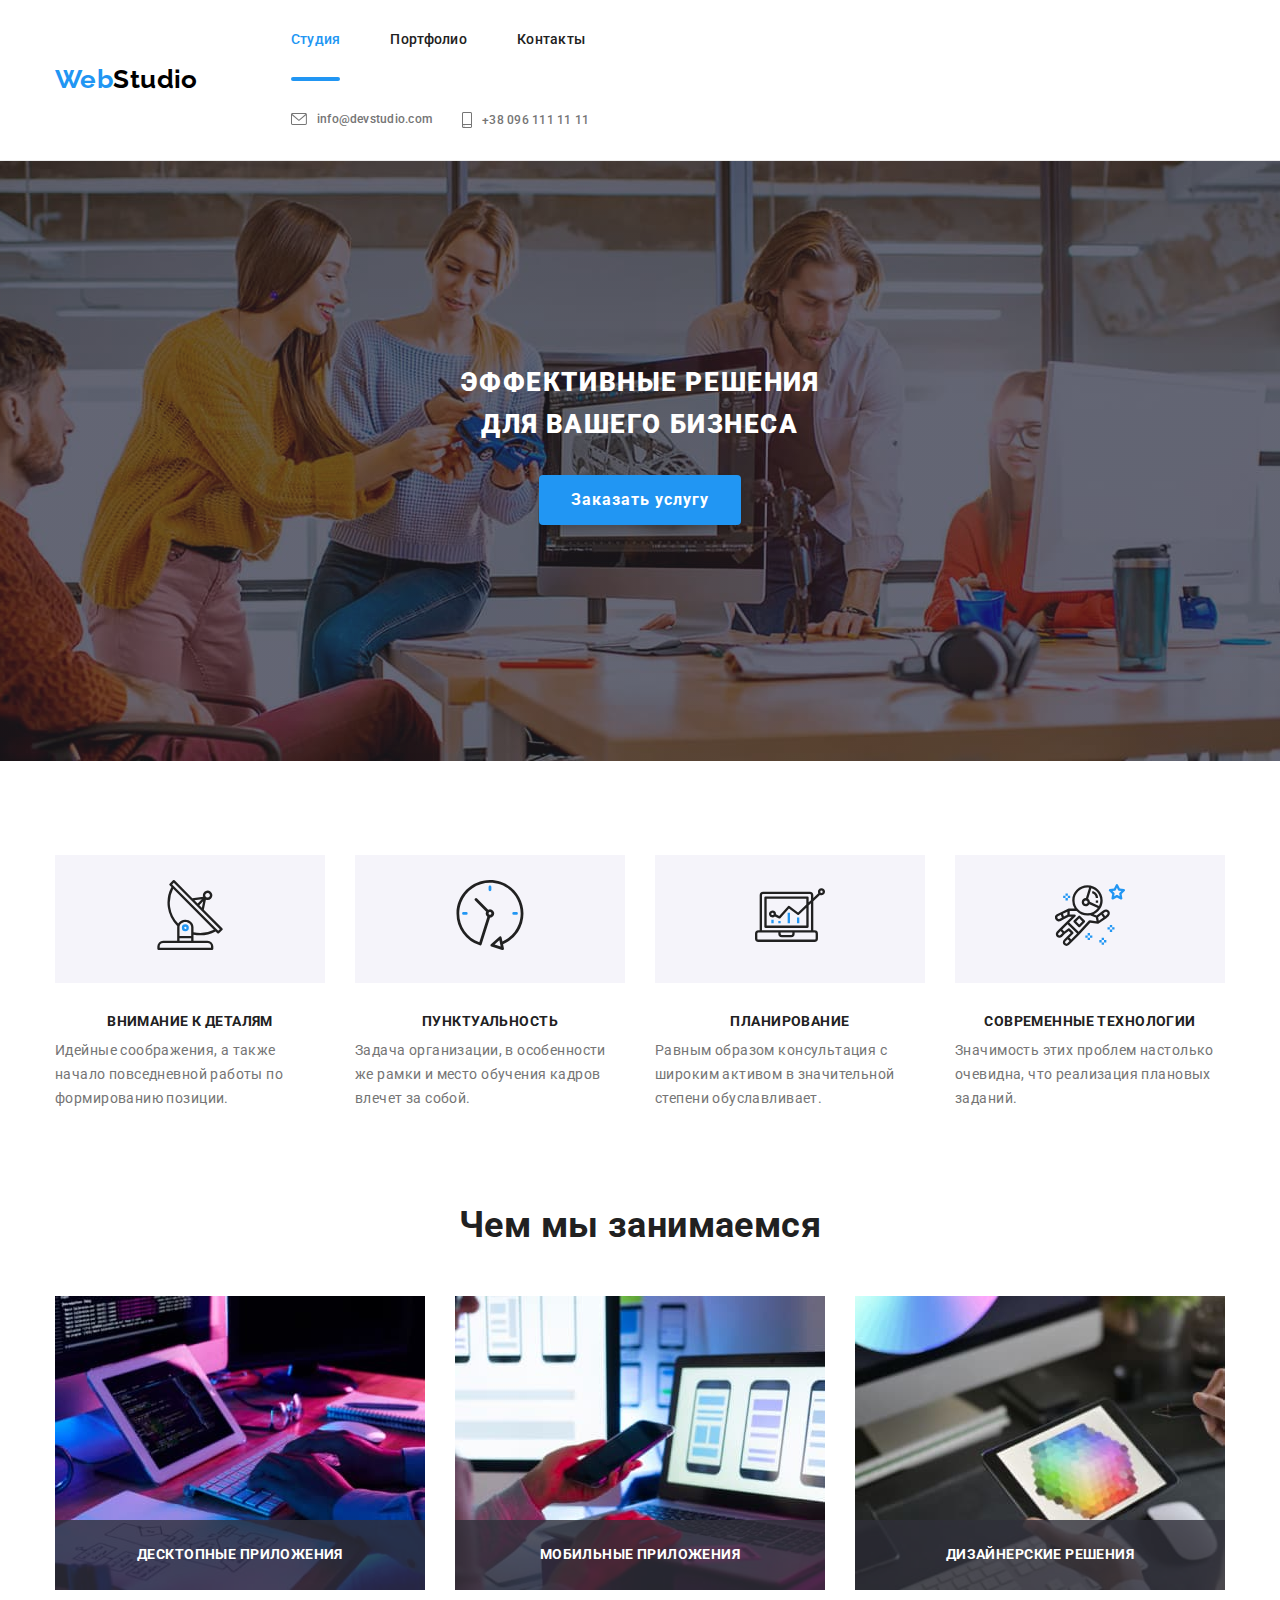
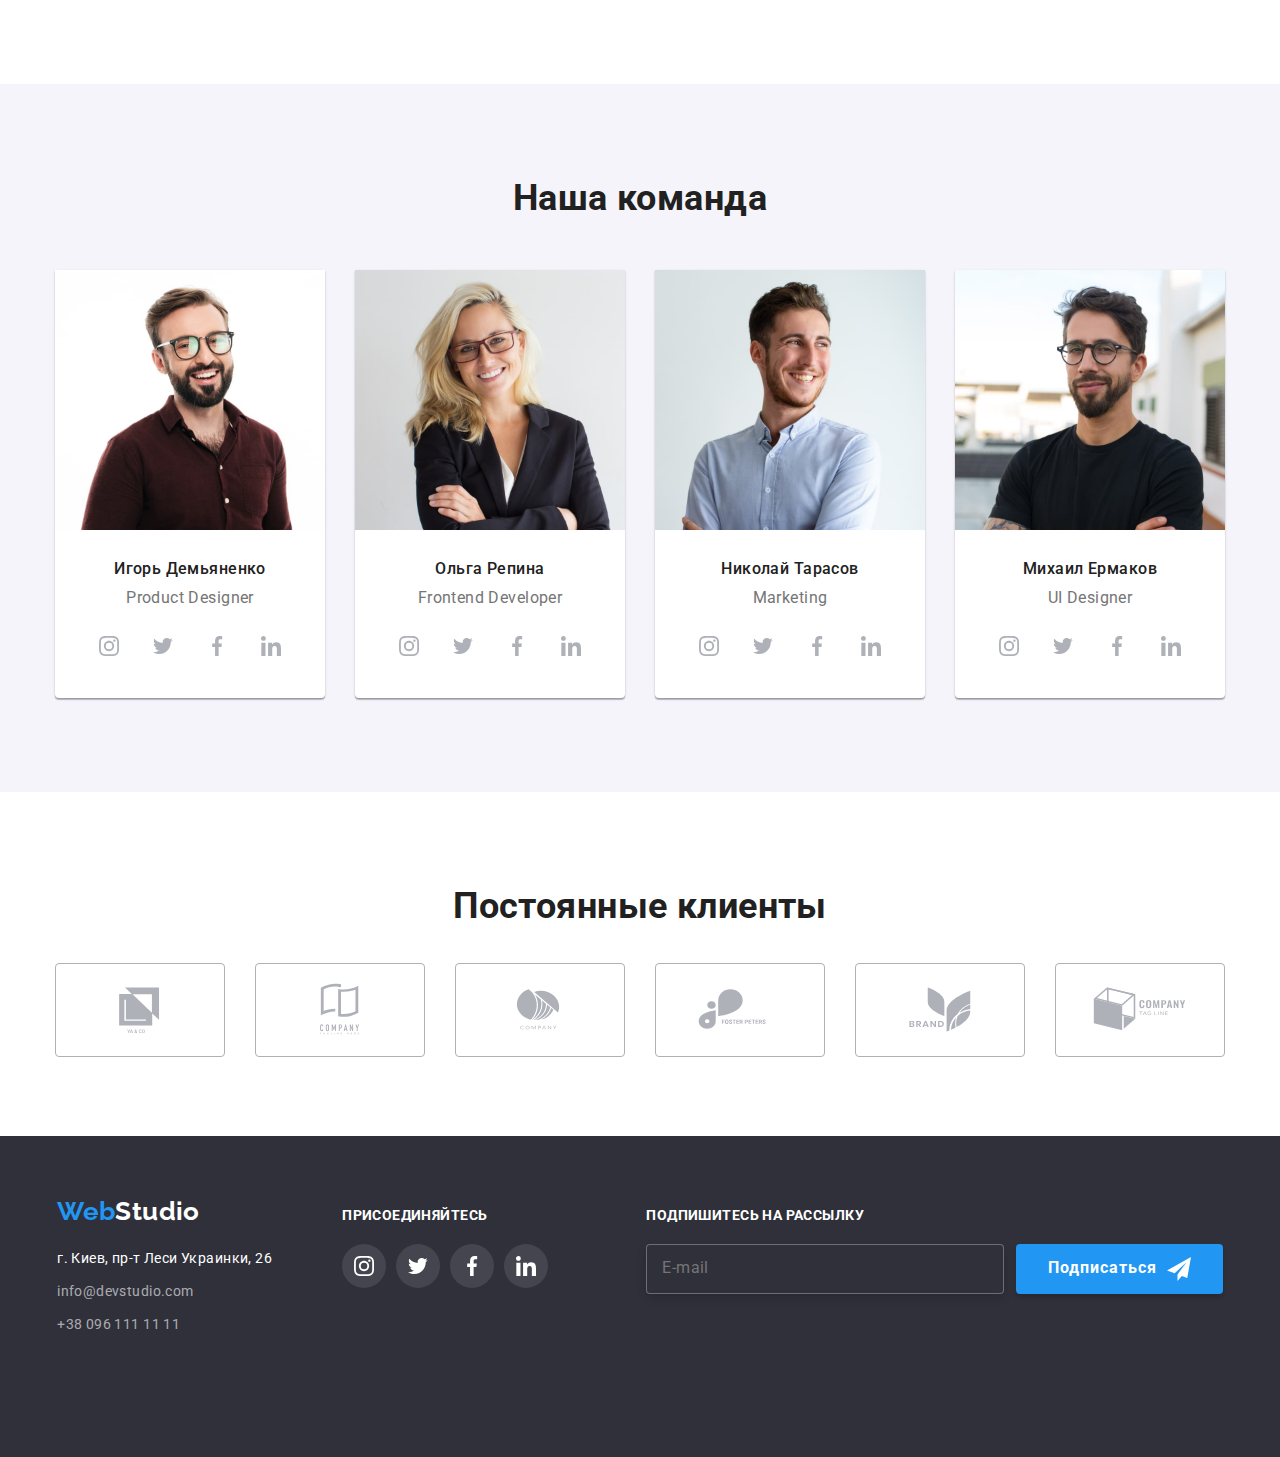
==== commit c8e5df05: "masakra" ====
--- a/index.html
+++ b/index.html
@@ -20,20 +20,19 @@
     <header class="page-header">
       <div class="container page-header__container">
         <a class="logo" lang="en" href="./index.html">Studio </a>
-        <div class="page-heder__nav-contact">
-          <nav>
-            <ul class="site-nav">
-              <li class="site-nav__item">
-                <a class="site-nav__link site-nav__link--active" href="./index.html">Студия</a>
-              </li>
-              <li class="site-nav__item">
-                <a href="./portfolio.html" class="site-nav__link">Портфолио</a>
-              </li>
-              <li class="site-nav__item">
-                <a href="#contact-page-footer" class="site-nav__link">Контакты</a>
-              </li>
-            </ul>
-          </nav>
+        <!-- <div class="page-heder__nav-contact" data-menu> -->
+        <nav class="page-heder__nav-contact" data-menu>
+          <ul class="site-nav">
+            <li class="site-nav__item">
+              <a class="site-nav__link site-nav__link--active" href="./index.html">Студия</a>
+            </li>
+            <li class="site-nav__item">
+              <a href="./portfolio.html" class="site-nav__link">Портфолио</a>
+            </li>
+            <li class="site-nav__item">
+              <a href="#contact-page-footer" class="site-nav__link">Контакты</a>
+            </li>
+          </ul>
           <ul class="contact">
             <li class="contact__item">
               <a class="contact__link" href="mailto:info@devstudio.com">
@@ -52,7 +51,20 @@
               >
             </li>
           </ul>
-        </div>
+          <ul class="social">
+            <li class="social__item"><a class="social__link" href="">Instagram</a></li>
+            <li class="social__item"><a class="social__link" href="">Twitter</a></li>
+            <li class="social__item"><a class="social__link" href="">Facebook</a></li>
+            <li class="social__item"><a class="social__link" href="">LinkedIn</a></li>
+          </ul>
+        </nav>
+        <!-- </div> -->
+        <button class="menu-burger" type="button" data-menu-button>
+          <svg width="40" height="40" aria-label="переключатель меню">
+            <use class="icon-menu" href="./images/icons.svg#icon-menu-burger"></use>
+            <use class="icon-close-burger" href="./images/icons.svg#icon-close-burger"></use>
+          </svg>
+        </button>
       </div>
     </header>
     <main>
@@ -411,7 +423,7 @@
     </main>
     <footer class="footer">
       <div class="container footer-social">
-        <div class="fotter-contsct-join">
+        <div class="fotter-contact-join">
           <div class="footer-adres" id="contact-page-footer">
             <a class="logo footer__logo" lang="en" href="./index.html">Studio</a>
             <address class="adres">
@@ -493,6 +505,7 @@
         </div>
       </div>
     </footer>
+    <script src="./js/mobile-menu.js"></script>
     <script src="./js/modal.js"></script>
   </body>
 </html>
--- a/css/main.min.css
+++ b/css/main.min.css
@@ -1,2 +1,2 @@
-h1,h2,h3,h4,h5,h6,p,ul{margin-top:0px;margin-bottom:0px;list-style-type:none;padding:0}a{text-decoration:none}.visually-hidden{position:absolute;white-space:nowrap;width:1px;height:1px;overflow:hidden;border:0;padding:0;clip:rect(0 0 0 0);-webkit-clip-path:inset(50%);clip-path:inset(50%);margin:-1px}body{font-family:"Roboto",sans-serif;background-color:#fff;color:#757575;font-weight:400;font-size:14px;line-height:1.71;letter-spacing:.03em}img{width:100%;height:auto;display:block}.section{padding-top:60px;padding-bottom:60px}@media screen and (min-width: 1200px){.section{padding-top:94px;padding-bottom:94px}}.section__title{text-align:center;color:#212121;font-weight:700;font-size:36px;line-height:1.16;margin-bottom:30px}@media screen and (min-width: 1200px){.section__title{margin-bottom:50px}}.container{max-width:480px;margin-left:auto;margin-right:auto;padding-left:15px;padding-right:15px}@media screen and (min-width: 768px){.container{max-width:768px}}@media screen and (min-width: 1200px){.container{max-width:1200px}}.btn{min-width:200px;height:50px;padding:10px 32px;border:none;border-radius:4px;background-color:#2196f3;color:#fff;font-weight:700;font-size:16px;line-height:1.88;text-align:center;letter-spacing:0.06em;cursor:pointer;-webkit-box-shadow:0px 4px 4px rgba(0,0,0,0.15);box-shadow:0px 4px 4px rgba(0,0,0,0.15);-webkit-transition:background-color 250ms cubic-bezier(0.4, 0, 0.2, 1),-webkit-box-shadow 250ms cubic-bezier(0.4, 0, 0.2, 1);transition:background-color 250ms cubic-bezier(0.4, 0, 0.2, 1),-webkit-box-shadow 250ms cubic-bezier(0.4, 0, 0.2, 1);transition:background-color 250ms cubic-bezier(0.4, 0, 0.2, 1),box-shadow 250ms cubic-bezier(0.4, 0, 0.2, 1);transition:background-color 250ms cubic-bezier(0.4, 0, 0.2, 1),box-shadow 250ms cubic-bezier(0.4, 0, 0.2, 1),-webkit-box-shadow 250ms cubic-bezier(0.4, 0, 0.2, 1)}.feateres__cart,.team__list,.clients__card,.filtr__card{list-style-type:none;padding-left:0px;padding-right:0px}.page-header__container{display:-webkit-box;display:-ms-flexbox;display:flex;-webkit-box-align:center;-ms-flex-align:center;align-items:center}.page-header{border-bottom:1px solid #ececec}.logo{font-family:"Raleway",sans-serif;color:#000;font-weight:700;font-size:24px;line-height:1.2;padding-top:16px;padding-bottom:16px;-webkit-transition:color 250ms cubic-bezier(0.4, 0, 0.2, 1);transition:color 250ms cubic-bezier(0.4, 0, 0.2, 1)}.logo::before{content:'Web';color:#2196f3}.logo:hover,.logo:focus{color:#2196f3}@media screen and (min-width: 1200px){.logo{font-size:26px}}.footer__logo{display:block;color:#fff;margin-bottom:20px;padding:0}@media screen and (min-width: 768px){.site-nav{list-style-type:none;display:-webkit-box;display:-ms-flexbox;display:flex;padding-left:0px;padding-right:0px}}.site-nav__item{display:-webkit-box;display:-ms-flexbox;display:flex}.site-nav__item:not(:first-child){margin-left:50px}.site-nav__link{display:-webkit-box;display:-ms-flexbox;display:flex;padding-top:32px;padding-bottom:32px;position:relative;color:#212121;font-weight:500;line-height:1.14;letter-spacing:0.02em;-webkit-transition:color 250ms cubic-bezier(0.4, 0, 0.2, 1);transition:color 250ms cubic-bezier(0.4, 0, 0.2, 1)}.site-nav__link:hover,.site-nav__link:focus{color:#2196f3}.site-nav__link--active{color:#2196f3}.site-nav__link--active:after{content:'';position:absolute;bottom:-1px;left:0;width:100%;height:4px;border-radius:2px;background:#2196f3}.page-heder__nav-contact{display:none}@media screen and (min-width: 768px){.page-heder__nav-contact{margin-left:88px;display:-webkit-box;display:-ms-flexbox;display:flex;-webkit-box-align:center;-ms-flex-align:center;align-items:center}}@media screen and (min-width: 1200px){.page-heder__nav-contact{margin-left:93px}}.contact{display:none}@media screen and (min-width: 768px){.contact{display:block;margin-left:auto}.contact__email,.contact__tel{margin-right:10px;-ms-flex-item-align:center;-ms-grid-row-align:center;align-self:center;fill:currentColor}}@media screen and (min-width: 1200px){.contact{display:-webkit-box;display:-ms-flexbox;display:flex}}.contact__item:not(:last-child){margin-bottom:10px}@media screen and (min-width: 1200x){.contact__item:not(:last-child){margin-right:50px}}.contact__link{display:-webkit-box;display:-ms-flexbox;display:flex;-webkit-box-pack:center;-ms-flex-pack:center;justify-content:center;-webkit-box-align:center;-ms-flex-align:center;align-items:center;color:#757575;font-weight:500;font-size:12px;line-height:1.14;letter-spacing:0.02em;-webkit-transition:color 250ms cubic-bezier(0.4, 0, 0.2, 1);transition:color 250ms cubic-bezier(0.4, 0, 0.2, 1)}.contact__link:hover,.contact__link:focus{color:#2196f3;fill:#2196f3}@media screen and (min-width: 1200px){.contact__link{padding-top:32px;padding-bottom:32px}}.hero{max-width:480px;margin-left:auto;margin-right:auto;text-align:center;background-size:cover;background-repeat:no-repeat;background-position:center;background-color:#c4c4c4;padding-top:118px;padding-bottom:118px;background-image:-webkit-gradient(linear, left top, right top, from(rgba(47,48,58,0.4)), to(rgba(47,48,58,0.4))),url(../../images/hero-mobile-x1.jpg);background-image:linear-gradient(to right, rgba(47,48,58,0.4), rgba(47,48,58,0.4)),url(../../images/hero-mobile-x1.jpg)}.hero__title{font-weight:900;font-size:26px;line-height:1.62;letter-spacing:0.06em;text-transform:uppercase;color:#fff;margin-bottom:30px}.btn:hover,.btn:focus{background-color:#188ce8}.backdrop{position:fixed;top:0;left:0;width:100%;height:100%;padding:94px 15px 0;background-color:rgba(0,0,0,0.2);z-index:99;opacity:1;overflow-y:scroll;-webkit-transition:opacity 250ms cubic-bezier(0.4, 0, 0.2, 1);transition:opacity 250ms cubic-bezier(0.4, 0, 0.2, 1)}.backdrop.is-hidden{opacity:0;pointer-events:none}@media screen and (min-width: 481px){.backdrop{padding:15px}}.backdrop.is-hidden .modal{-webkit-transform:translate(-50%, -50%) scale(0.8);transform:translate(-50%, -50%) scale(0.8)}.modal{position:relative;padding:40px;max-width:450px;-webkit-box-shadow:0px 1px 3px rgba(0,0,0,0.12),0px 1px 1px rgba(0,0,0,0.14),0px 2px 1px rgba(0,0,0,0.2);box-shadow:0px 1px 3px rgba(0,0,0,0.12),0px 1px 1px rgba(0,0,0,0.14),0px 2px 1px rgba(0,0,0,0.2);border-radius:4px;border-radius:4px;background-color:#fff;-webkit-transition:-webkit-transform 250ms cubic-bezier(0.4, 0, 0.2, 1);transition:-webkit-transform 250ms cubic-bezier(0.4, 0, 0.2, 1);transition:transform 250ms cubic-bezier(0.4, 0, 0.2, 1);transition:transform 250ms cubic-bezier(0.4, 0, 0.2, 1), -webkit-transform 250ms cubic-bezier(0.4, 0, 0.2, 1)}@media screen and (min-width: 481px){.modal{position:absolute;top:50%;left:50%;max-width:528px;width:calc(100% - 30px);-webkit-transform:translate(-50%, -50%) scale(1);transform:translate(-50%, -50%) scale(1)}}.btn-close{display:-webkit-box;display:-ms-flexbox;display:flex;-webkit-box-pack:center;-ms-flex-pack:center;justify-content:center;-webkit-box-align:center;-ms-flex-align:center;align-items:center;position:absolute;top:8px;right:8px;color:#000;width:30px;height:30px;border-radius:50%;background:#fff;border:1px solid rgba(0,0,0,0.1);padding:6px;cursor:pointer;-webkit-transition:color 250ms cubic-bezier(0.4, 0, 0.2, 1);transition:color 250ms cubic-bezier(0.4, 0, 0.2, 1)}.btn-close:hover,.btn-close:focus{color:#2196f3}.btn-close__icone-close{fill:currentColor}.modal__group{position:relative;display:-webkit-box;display:-ms-flexbox;display:flex;-webkit-box-orient:vertical;-webkit-box-direction:normal;-ms-flex-direction:column;flex-direction:column;color:#212121}.modal__text{color:#000;font-weight:700;font-size:20px;line-height:1.5;margin-bottom:12px}.modal__label{display:block;font-size:12px;line-height:1.16;letter-spacing:0.01em;margin-bottom:4px;margin-top:10px;text-align:start;color:#757575}.modal__input{height:40px;padding:11px 12px 11px 42px;outline:none;border:1px solid rgba(33,33,33,0.2);border-radius:4px;-webkit-transition:border 250ms cubic-bezier(0.4, 0, 0.2, 1);transition:border 250ms cubic-bezier(0.4, 0, 0.2, 1)}.modal__input:focus{border:1px solid #2196f3}.modal__icon{position:absolute;top:50%;left:15px;-webkit-transform:translateY(-50%);transform:translateY(-50%);fill:currentColor;-webkit-transition:fill 250ms cubic-bezier(0.4, 0, 0.2, 1);transition:fill 250ms cubic-bezier(0.4, 0, 0.2, 1)}.modal__input:focus ~ .modal__icon{fill:#2196f3}.modal__textarea{resize:none;padding:12px 16px;margin-bottom:20px;height:120px}.modal__textarea::-webkit-input-placeholder{color:rgba(117,117,117,0.5)}.modal__textarea:-ms-input-placeholder{color:rgba(117,117,117,0.5)}.modal__textarea::-ms-input-placeholder{color:rgba(117,117,117,0.5)}.modal__textarea::placeholder{color:rgba(117,117,117,0.5)}.checkbox{position:relative;display:-webkit-box;display:-ms-flexbox;display:flex;margin-bottom:30px;-webkit-box-align:center;-ms-flex-align:center;align-items:center}.checkbox__label{display:inline-block;padding-left:20px;font-size:12px;line-height:1.2}.checkbox__icon-checked{position:absolute;top:50%;left:0px;-webkit-transform:translateY(-50%);transform:translateY(-50%);display:inline-block;width:16px;height:15px;border:1px solid #212121;pointer-events:none;border-radius:2px;-webkit-transition:background-color 250ms cubic-bezier(0.4, 0, 0.2, 1);transition:background-color 250ms cubic-bezier(0.4, 0, 0.2, 1)}.checkbox__input{display:inline-block;position:absolute;white-space:nowrap;width:1px;height:1px;overflow:hidden;border:0;padding:0;clip:rect(0 0 0 0);-webkit-clip-path:inset(50%);clip-path:inset(50%);margin:-1px;-webkit-transition:fill 250ms cubic-bezier(0.4, 0, 0.2, 1);transition:fill 250ms cubic-bezier(0.4, 0, 0.2, 1)}.checkbox__input:checked ~ .checkbox__icon-checked{background-image:url(../images/icon-check.svg);background-position:center;background-size:contain;background-repeat:no-repeat;background-color:#2196f3;border-color:#2196f3}.checkbox__input:focus ~ .checkbox__icon-checked{border:1px solid #2196f3}.checkbox__link{color:#2196f3;text-decoration:underline}.checkbox__link:hover,.checkbox__link:focus{text-decoration:none}.feateres__cart{display:block}@media screen and (min-width: 768px){.feateres__cart{display:-webkit-box;display:-ms-flexbox;display:flex;margin:-15px;-ms-flex-wrap:wrap;flex-wrap:wrap}}@media screen and (min-width: 768px){.feateres__item{width:calc((100% - 4*15px) / 2);margin:15px}}.feateres__icon{display:block;width:100%;padding:25px 100px;margin-bottom:30px;text-align:center;background-color:#f5f4fa}.feateres__title{font-weight:700;font-size:14px;line-height:16px;text-align:center;text-transform:uppercase;color:#212121;margin-bottom:10px}.work{display:none}.section--padding-null{padding-top:0px}.work__item{position:relative;width:calc((100% - 60px) / 3);margin-right:30px}.work__item:nth-child(3n){margin-right:0px}.work__description{display:-webkit-box;display:-ms-flexbox;display:flex;-webkit-box-pack:center;-ms-flex-pack:center;justify-content:center;-webkit-box-align:center;-ms-flex-align:center;align-items:center;position:absolute;width:100%;height:70px;bottom:0;left:0;text-align:center;background:rgba(47,48,58,0.8)}.work__text{font-weight:700;font-size:14px;text-transform:uppercase;color:#fff}.team__list{display:block;text-align:center}@media screen and (min-width: 768px){.team__list{display:-webkit-box;display:-ms-flexbox;display:flex;-ms-flex-wrap:wrap;flex-wrap:wrap}}.section--bgr-grey{background-color:#f5f4fa}.team__item{display:block;width:100%;background-color:#fff;-webkit-box-shadow:0px 1px 3px rgba(0,0,0,0.12),0px 1px 1px rgba(0,0,0,0.14),0px 2px 1px rgba(0,0,0,0.2);box-shadow:0px 1px 3px rgba(0,0,0,0.12),0px 1px 1px rgba(0,0,0,0.14),0px 2px 1px rgba(0,0,0,0.2);border-radius:0px 0px 4px 4px}@media screen and (min-width: 768px){.team__item{width:calc((100% - 60px) / 2);margin-right:30px;margin-bottom:30px}.team__item:nth-child(2n){margin-right:0px}.team__item:nth-child(n+3){margin-bottom:0px}}@media screen and (min-width: 1200px){.team__item{width:calc((100% - 90px) / 4);margin-right:30px;margin-bottom:0}.team__item:nth-child(2n){margin-right:30px}.team__item:nth-child(4n){margin-right:0px}}@media screen and (min-width: 768px){.team__card{padding:30px 0 24px}}@media screen and (min-width: 1200px){.team__card{padding:30px 0}}.team__title{margin-bottom:10px;font-weight:500;font-size:16px;line-height:1.18;color:#212121}.team__text{font-size:16px;line-height:1.18}.social-network{padding:0 32px;margin-top:16px;display:-webkit-box;display:-ms-flexbox;display:flex;-webkit-box-pack:center;-ms-flex-pack:center;justify-content:center;-webkit-box-align:center;-ms-flex-align:center;align-items:center}.social-network__item:not(:first-child){margin-left:10px}.social-network__link{display:-webkit-box;display:-ms-flexbox;display:flex;-webkit-box-pack:center;-ms-flex-pack:center;justify-content:center;-webkit-box-align:center;-ms-flex-align:center;align-items:center;width:44px;height:44px;border-radius:50%;border:none;background-color:#fff;color:#afb1b8;-webkit-transition:color 250ms cubic-bezier(0.4, 0, 0.2, 1),background-color 250ms cubic-bezier(0.4, 0, 0.2, 1);transition:color 250ms cubic-bezier(0.4, 0, 0.2, 1),background-color 250ms cubic-bezier(0.4, 0, 0.2, 1)}.social-network__link:hover,.social-network__link:focus{color:#fff;background-color:#2196f3}.social-network__icon{fill:currentColor}.clients__card{text-align:center;padding:0;margin:-15px;display:-webkit-box;display:-ms-flexbox;display:flex;-ms-flex-wrap:wrap;flex-wrap:wrap}.clients__item{width:calc((100% - 60px) / 2);margin:15px}@media screen and (min-width: 768px){.clients__item{width:calc((100% - 90px) / 3)}}@media screen and (min-width: 1200px){.clients__item{width:calc((100% - 180px) / 6);margin:0 15px}}.clients__icon{fill:currentColor;display:block;width:100%}.clients__link{text-decoration:none;display:block;padding:16px 32px;border:1px solid #afb1b8;border-radius:4px;color:#afb1b8;cursor:pointer;-webkit-transition:color 250ms cubic-bezier(0.4, 0, 0.2, 1),border 250ms cubic-bezier(0.4, 0, 0.2, 1);transition:color 250ms cubic-bezier(0.4, 0, 0.2, 1),border 250ms cubic-bezier(0.4, 0, 0.2, 1)}.clients__link:hover,.clients__link:focus{color:#2196f3;border:1px solid #2196f3}.footer{padding-top:60px;padding-bottom:60px;background-color:#2f303a;text-align:center}@media screen and (min-width: 768px){.footer-adres{display:inline-block}}.adres__card{display:inline-block;list-style-type:none;padding-left:0px}.adres__item:not(:last-child){margin-bottom:8px}.adres{font-style:normal;display:block;margin:0 auto}.adres__link{color:#ffffff99;text-decoration:none;-webkit-transition:color 250ms cubic-bezier(0.4, 0, 0.2, 1);transition:color 250ms cubic-bezier(0.4, 0, 0.2, 1)}.adres__link:focus,.adres__link:hover{color:#2196f3}.adres__text{color:#fff}.footer-social{display:block}.social-adres{margin-top:12px;padding-top:60px;padding-bottom:60px}@media screen and (min-width: 768px){.social-adres{padding:0}}.social-network--pdl-null{margin-top:0;padding:0}.social-adres__label{font-weight:700;color:#fff;line-height:1.13;text-transform:uppercase;margin-bottom:20px}.social-network__link--bgr-light{background:rgba(255,255,255,0.1)}.social-network__icon--white{fill:#fff}.subscribe__btn{display:-webkit-box;display:-ms-flexbox;display:flex;-webkit-box-pack:center;-ms-flex-pack:center;justify-content:center;-webkit-box-align:center;-ms-flex-align:center;align-items:center;margin:0 auto}.subscribe__form{position:relative;text-align:center}.subscribe__input{display:block;padding:15px 16px;width:100%;height:50px;border:1px solid rgba(255,255,255,0.3);background-color:#2f303a;-webkit-filter:drop-shadow(0px 4px 4px rgba(0,0,0,0.15));filter:drop-shadow(0px 4px 4px rgba(0,0,0,0.15));border-radius:4px;margin-bottom:20px;color:#fff;font-size:16px;line-height:1.25}@media screen and (min-width: 768px){.subscribe__input{width:450px;margin-left:auto;margin-right:auto}}.subscribe__label{position:absolute;font-size:16px;line-height:1.25;display:-webkit-box;display:-ms-flexbox;display:flex;-webkit-box-align:center;-ms-flex-align:center;align-items:center;color:#757575;top:0;left:16px;-webkit-transform:translateY(70%);transform:translateY(70%);-webkit-transition:-webkit-transform 250ms linear;transition:-webkit-transform 250ms linear;transition:transform 250ms linear;transition:transform 250ms linear, -webkit-transform 250ms linear}.subscribe__input:focus+.subscribe__label,.subscribe__input:not(:placeholder-shown)+.subscribe__label{-webkit-transform:translate(0px, -110%);transform:translate(0px, -110%)}@media screen and (min-width: 768px){.subscribe__label{left:160px}}.subscribe__icon{margin-left:10px}.subscribe__text{font-weight:700;color:#fff;line-height:1.13;text-transform:uppercase;margin-bottom:20px}.filtr__card{padding-bottom:46px;-ms-flex-wrap:wrap;flex-wrap:wrap;margin:-7.5px -4px}.btn-portfolio{background-color:#f5f4fa;color:#212121;font-family:'Roboto', sans-serif;font-weight:500;font-size:16px;line-height:1.62;text-align:center;cursor:pointer;min-height:38px;min-width:73px;padding:6px 22px;border:none;border-radius:4px;-webkit-transition:background-color 250ms cubic-bezier(0.4, 0, 0.2, 1),color 250ms var(--cubik),-webkit-box-shadow 250ms cubic-bezier(0.4, 0, 0.2, 1);transition:background-color 250ms cubic-bezier(0.4, 0, 0.2, 1),color 250ms var(--cubik),-webkit-box-shadow 250ms cubic-bezier(0.4, 0, 0.2, 1);transition:background-color 250ms cubic-bezier(0.4, 0, 0.2, 1),color 250ms var(--cubik),box-shadow 250ms cubic-bezier(0.4, 0, 0.2, 1);transition:background-color 250ms cubic-bezier(0.4, 0, 0.2, 1),color 250ms var(--cubik),box-shadow 250ms cubic-bezier(0.4, 0, 0.2, 1),-webkit-box-shadow 250ms cubic-bezier(0.4, 0, 0.2, 1)}.btn-portfolio:hover,.btn-portfolio:focus{background-color:#2196f3;color:#fff;-webkit-box-shadow:0px 3px 1px rgba(0,0,0,0.1),0px 1px 2px rgba(0,0,0,0.08),0px 2px 2px rgba(0,0,0,0.12);box-shadow:0px 3px 1px rgba(0,0,0,0.1),0px 1px 2px rgba(0,0,0,0.08),0px 2px 2px rgba(0,0,0,0.12)}.btn-portfolio--active{background-color:#2196f3;color:#fff;-webkit-box-shadow:0px 3px 1px rgba(0,0,0,0.1),0px 1px 2px rgba(0,0,0,0.08),0px 2px 2px rgba(0,0,0,0.12);box-shadow:0px 3px 1px rgba(0,0,0,0.1),0px 1px 2px rgba(0,0,0,0.08),0px 2px 2px rgba(0,0,0,0.12)}.filtr__item{margin:7.5px 4px}.prt-work__item{display:block;max-width:100%;margin-bottom:30px}.text-contein{display:-webkit-box;display:-ms-flexbox;display:flex;-webkit-box-pack:center;-ms-flex-pack:center;justify-content:center;-webkit-box-align:center;-ms-flex-align:center;align-items:center;position:absolute;width:100%;height:100%;padding:0px 24px;background:rgba(33,150,243,0.9);overflow:hidden;-webkit-transform:translateY(0%);transform:translateY(0%);-webkit-transition:-webkit-transform 250ms cubic-bezier(0.4, 0, 0.2, 1);transition:-webkit-transform 250ms cubic-bezier(0.4, 0, 0.2, 1);transition:transform 250ms cubic-bezier(0.4, 0, 0.2, 1);transition:transform 250ms cubic-bezier(0.4, 0, 0.2, 1), -webkit-transform 250ms cubic-bezier(0.4, 0, 0.2, 1)}.portfolio-link:hover .text-contein,.portfolio-link:focus .text-contein{-webkit-transform:translateY(-100%);transform:translateY(-100%)}.project{padding:20px 24px;border-right:1px solid #eee;border-left:1px solid #eee;border-bottom:1px solid #eee}.project__title{margin-bottom:4px;font-weight:700;font-size:18px;line-height:2;letter-spacing:0.06em}.project__text{font-size:16px;line-height:1.88;color:#757575}.portfolio-link{display:block;text-decoration:none;color:#212121;-webkit-transition:-webkit-box-shadow 250ms cubic-bezier(0.4, 0, 0.2, 1);transition:-webkit-box-shadow 250ms cubic-bezier(0.4, 0, 0.2, 1);transition:box-shadow 250ms cubic-bezier(0.4, 0, 0.2, 1);transition:box-shadow 250ms cubic-bezier(0.4, 0, 0.2, 1), -webkit-box-shadow 250ms cubic-bezier(0.4, 0, 0.2, 1)}.portfolio-link:focus,.portfolio-link:hover{-webkit-box-shadow:0px 1px 1px rgba(0,0,0,0.12),0px 4px 4px rgba(0,0,0,0.06),1px 4px 6px rgba(0,0,0,0.16);box-shadow:0px 1px 1px rgba(0,0,0,0.12),0px 4px 4px rgba(0,0,0,0.06),1px 4px 6px rgba(0,0,0,0.16)}.portfolio-img{position:relative;overflow:hidden;display:block;max-width:100%;text-align:center}.text-contein__hidden-text{font-size:18px;line-height:1.56;color:#fff}@media screen and (min-width: 768px){.fotter-contsct-join{display:-webkit-box;display:-ms-flexbox;display:flex;-ms-flex-pack:distribute;justify-content:space-around;-webkit-box-align:baseline;-ms-flex-align:baseline;align-items:baseline;padding-top:0;padding-bottom:60px}}
+h1,h2,h3,h4,h5,h6,p,ul{margin-top:0px;margin-bottom:0px;list-style-type:none;padding:0}a{text-decoration:none}.visually-hidden{position:absolute;white-space:nowrap;width:1px;height:1px;overflow:hidden;border:0;padding:0;clip:rect(0 0 0 0);-webkit-clip-path:inset(50%);clip-path:inset(50%);margin:-1px}body{font-family:"Roboto",sans-serif;background-color:#fff;color:#757575;font-weight:400;font-size:14px;line-height:1.71;letter-spacing:.03em}img{width:100%;height:auto;display:block}.section{padding-top:60px;padding-bottom:60px}@media screen and (min-width: 1200px){.section{padding-top:94px;padding-bottom:94px}}.section__title{text-align:center;color:#212121;font-weight:700;font-size:36px;line-height:1.16;margin-bottom:30px}@media screen and (min-width: 1200px){.section__title{margin-bottom:50px}}.container{padding-left:15px;padding-right:15px;margin-left:auto;margin-right:auto}@media screen and (min-width: 480px){.container{width:480px}}@media screen and (min-width: 768px){.container{width:768px}}@media screen and (min-width: 1200px){.container{width:1200px}}.btn{min-width:200px;height:50px;padding:10px 32px;border:none;border-radius:4px;background-color:#2196f3;color:#fff;font-weight:700;font-size:16px;line-height:1.88;text-align:center;letter-spacing:0.06em;cursor:pointer;-webkit-box-shadow:0px 4px 4px rgba(0,0,0,0.15);box-shadow:0px 4px 4px rgba(0,0,0,0.15);-webkit-transition:background-color 250ms cubic-bezier(0.4, 0, 0.2, 1),-webkit-box-shadow 250ms cubic-bezier(0.4, 0, 0.2, 1);transition:background-color 250ms cubic-bezier(0.4, 0, 0.2, 1),-webkit-box-shadow 250ms cubic-bezier(0.4, 0, 0.2, 1);transition:background-color 250ms cubic-bezier(0.4, 0, 0.2, 1),box-shadow 250ms cubic-bezier(0.4, 0, 0.2, 1);transition:background-color 250ms cubic-bezier(0.4, 0, 0.2, 1),box-shadow 250ms cubic-bezier(0.4, 0, 0.2, 1),-webkit-box-shadow 250ms cubic-bezier(0.4, 0, 0.2, 1)}.feateres__cart,.work__list,.team__list,.clients__card,.filtr__card{list-style-type:none;padding-left:0px;padding-right:0px}.page-header__container{display:-webkit-box;display:-ms-flexbox;display:flex;-webkit-box-align:center;-ms-flex-align:center;align-items:center}@media screen and (max-width: 767px){.page-header__container{-webkit-box-pack:justify;-ms-flex-pack:justify;justify-content:space-between}}.page-header{position:relative;border-bottom:1px solid #ececec}@media screen and (max-width: 767px){.page-heder__nav-contact{display:none}.page-heder__nav-contact.is-open{display:-webkit-box;display:-ms-flexbox;display:flex;width:100%;z-index:999;-webkit-box-orient:vertical;-webkit-box-direction:normal;-ms-flex-direction:column;flex-direction:column;position:absolute;top:100%;left:0;background-color:white;padding:48px 40px}}@media screen and (min-width: 768px){.page-heder__nav-contact{margin-left:88px;-webkit-box-align:center;-ms-flex-align:center;align-items:center;-webkit-box-flex:1;-ms-flex-positive:1;flex-grow:1}}@media screen and (min-width: 1200px){.page-heder__nav-contact{margin-left:93px}}.logo{font-family:"Raleway",sans-serif;color:#000;font-weight:700;font-size:24px;line-height:1.2;padding-top:16px;padding-bottom:16px;-webkit-transition:color 250ms cubic-bezier(0.4, 0, 0.2, 1);transition:color 250ms cubic-bezier(0.4, 0, 0.2, 1)}.logo::before{content:'Web';color:#2196f3}.logo:hover,.logo:focus{color:#2196f3}@media screen and (min-width: 1200px){.logo{font-size:26px}}.footer__logo{display:block;color:#fff;margin-bottom:20px;padding:0}@media screen and (max-width: 767px){.site-nav{-webkit-box-flex:2;-ms-flex-positive:2;flex-grow:2;height:514px}}@media screen and (min-width: 768px){.site-nav{list-style-type:none;display:-webkit-box;display:-ms-flexbox;display:flex;padding-left:0px;padding-right:0px}}.site-nav__item{display:-webkit-box;display:-ms-flexbox;display:flex}@media screen and (min-width: 768px){.site-nav__item:not(:first-child){margin-left:50px}}.site-nav__link{letter-spacing:0.02em;font-weight:500;display:-webkit-box;display:-ms-flexbox;display:flex;padding-top:32px;padding-bottom:32px;position:relative;color:#212121;line-height:1.14;-webkit-transition:color 250ms cubic-bezier(0.4, 0, 0.2, 1);transition:color 250ms cubic-bezier(0.4, 0, 0.2, 1)}@media screen and (max-width: 767px){.site-nav__link{font-size:40px;line-height:1.17;padding-top:16px;padding-bottom:16px}}.site-nav__link:hover,.site-nav__link:focus{color:#2196f3}.site-nav__link--active{color:#2196f3}@media screen and (min-width: 768px){.site-nav__link--active:after{content:'';position:absolute;bottom:-1px;left:0;width:100%;height:4px;border-radius:2px;background:#2196f3}}@media screen and (max-width: 767px){.contact{display:-webkit-box;display:-ms-flexbox;display:flex;-webkit-box-orient:vertical;-webkit-box-direction:reverse;-ms-flex-direction:column-reverse;flex-direction:column-reverse;padding-bottom:64px}.contact__email,.contact__tel{display:none}}@media screen and (min-width: 768px){.contact{margin-left:auto}.contact__email,.contact__tel{margin-right:10px;-ms-flex-item-align:center;-ms-grid-row-align:center;align-self:center;fill:currentColor}}@media screen and (min-width: 1200px){.contact{display:-webkit-box;display:-ms-flexbox;display:flex}}.contact__item:not(:last-child){margin-bottom:10px}@media screen and (max-width: 767px){.contact__item{padding-top:16px;padding-bottom:16px}}@media screen and (min-width: 1200px){.contact__item:not(:last-child){margin-bottom:0;margin-right:30px}}.contact__link{display:-webkit-box;display:-ms-flexbox;display:flex;-webkit-box-pack:start;-ms-flex-pack:start;justify-content:start;-webkit-box-align:center;-ms-flex-align:center;align-items:center;color:#757575;font-weight:500;line-height:1.2;letter-spacing:0.02em;font-size:12px;-webkit-transition:color 250ms cubic-bezier(0.4, 0, 0.2, 1);transition:color 250ms cubic-bezier(0.4, 0, 0.2, 1)}@media screen and (max-width: 767px){.contact__link{font-size:34px}}.contact__link:hover,.contact__link:focus{color:#2196f3;fill:#2196f3}@media screen and (min-width: 1200px){.contact__link{padding-top:32px;padding-bottom:32px;-webkit-box-pack:center;-ms-flex-pack:center;justify-content:center}}.hero{max-width:480px;margin-left:auto;margin-right:auto;text-align:center;background-size:cover;background-repeat:no-repeat;background-position:center;background-color:#c4c4c4;padding-top:118px;padding-bottom:118px;background-image:-webkit-gradient(linear, left top, right top, from(rgba(47,48,58,0.4)), to(rgba(47,48,58,0.4))),url(../../images/hero-mobile-x1.jpg);background-image:linear-gradient(to right, rgba(47,48,58,0.4), rgba(47,48,58,0.4)),url(../../images/hero-mobile-x1.jpg)}@media screen and (min-width: 768px){.hero{max-width:768px;background-image:-webkit-gradient(linear, left top, right top, from(rgba(47,48,58,0.4)), to(rgba(47,48,58,0.4))),url(../../images/hero-tablet-x1.jpg);background-image:linear-gradient(to right, rgba(47,48,58,0.4), rgba(47,48,58,0.4)),url(../../images/hero-tablet-x1.jpg)}}@media screen and (min-width: 1200px){.hero{max-width:1600px;height:600px;padding-top:200px;padding-bottom:200px;background-image:-webkit-gradient(linear, left top, right top, from(rgba(47,48,58,0.4)), to(rgba(47,48,58,0.4))),url(../images/bgr.jpg);background-image:linear-gradient(to right, rgba(47,48,58,0.4), rgba(47,48,58,0.4)),url(../images/bgr.jpg)}}.hero__title{font-weight:900;font-size:26px;line-height:1.62;letter-spacing:0.06em;text-transform:uppercase;color:#fff;margin-bottom:30px}.btn:hover,.btn:focus{background-color:#188ce8}.backdrop{position:fixed;top:0;left:0;width:100%;height:100%;padding:94px 15px 0;background-color:rgba(0,0,0,0.2);z-index:99;opacity:1;overflow-y:scroll;-webkit-transition:opacity 250ms cubic-bezier(0.4, 0, 0.2, 1);transition:opacity 250ms cubic-bezier(0.4, 0, 0.2, 1)}.backdrop.is-hidden{opacity:0;pointer-events:none}@media screen and (min-width: 481px){.backdrop{padding:15px}}.backdrop.is-hidden .modal{-webkit-transform:translate(-50%, -50%) scale(0.8);transform:translate(-50%, -50%) scale(0.8)}.modal{position:relative;padding:40px;max-width:450px;-webkit-box-shadow:0px 1px 3px rgba(0,0,0,0.12),0px 1px 1px rgba(0,0,0,0.14),0px 2px 1px rgba(0,0,0,0.2);box-shadow:0px 1px 3px rgba(0,0,0,0.12),0px 1px 1px rgba(0,0,0,0.14),0px 2px 1px rgba(0,0,0,0.2);border-radius:4px;border-radius:4px;background-color:#fff;-webkit-transition:-webkit-transform 250ms cubic-bezier(0.4, 0, 0.2, 1);transition:-webkit-transform 250ms cubic-bezier(0.4, 0, 0.2, 1);transition:transform 250ms cubic-bezier(0.4, 0, 0.2, 1);transition:transform 250ms cubic-bezier(0.4, 0, 0.2, 1), -webkit-transform 250ms cubic-bezier(0.4, 0, 0.2, 1)}@media screen and (min-width: 481px){.modal{position:absolute;top:50%;left:50%;max-width:528px;width:calc(100% - 30px);-webkit-transform:translate(-50%, -50%) scale(1);transform:translate(-50%, -50%) scale(1)}}.btn-close{display:-webkit-box;display:-ms-flexbox;display:flex;-webkit-box-pack:center;-ms-flex-pack:center;justify-content:center;-webkit-box-align:center;-ms-flex-align:center;align-items:center;position:absolute;top:8px;right:8px;color:#000;width:30px;height:30px;border-radius:50%;background:#fff;border:1px solid rgba(0,0,0,0.1);padding:6px;cursor:pointer;-webkit-transition:color 250ms cubic-bezier(0.4, 0, 0.2, 1);transition:color 250ms cubic-bezier(0.4, 0, 0.2, 1)}.btn-close:hover,.btn-close:focus{color:#2196f3}.btn-close__icone-close{fill:currentColor}.modal__group{position:relative;display:-webkit-box;display:-ms-flexbox;display:flex;-webkit-box-orient:vertical;-webkit-box-direction:normal;-ms-flex-direction:column;flex-direction:column;color:#212121}.modal__text{color:#000;font-weight:700;font-size:20px;line-height:1.5;margin-bottom:12px}.modal__label{display:block;font-size:12px;line-height:1.16;letter-spacing:0.01em;margin-bottom:4px;margin-top:10px;text-align:start;color:#757575}.modal__input{height:40px;padding:11px 12px 11px 42px;outline:none;border:1px solid rgba(33,33,33,0.2);border-radius:4px;-webkit-transition:border 250ms cubic-bezier(0.4, 0, 0.2, 1);transition:border 250ms cubic-bezier(0.4, 0, 0.2, 1)}.modal__input:focus{border:1px solid #2196f3}.modal__icon{position:absolute;top:50%;left:15px;-webkit-transform:translateY(-50%);transform:translateY(-50%);fill:currentColor;-webkit-transition:fill 250ms cubic-bezier(0.4, 0, 0.2, 1);transition:fill 250ms cubic-bezier(0.4, 0, 0.2, 1)}.modal__input:focus ~ .modal__icon{fill:#2196f3}.modal__textarea{resize:none;padding:12px 16px;margin-bottom:20px;height:120px}.modal__textarea::-webkit-input-placeholder{color:rgba(117,117,117,0.5)}.modal__textarea:-ms-input-placeholder{color:rgba(117,117,117,0.5)}.modal__textarea::-ms-input-placeholder{color:rgba(117,117,117,0.5)}.modal__textarea::placeholder{color:rgba(117,117,117,0.5)}.checkbox{position:relative;display:-webkit-box;display:-ms-flexbox;display:flex;margin-bottom:30px;-webkit-box-align:center;-ms-flex-align:center;align-items:center}.checkbox__label{display:inline-block;padding-left:20px;font-size:12px;line-height:1.2}.checkbox__icon-checked{position:absolute;top:50%;left:0px;-webkit-transform:translateY(-50%);transform:translateY(-50%);display:inline-block;width:16px;height:15px;border:1px solid #212121;pointer-events:none;border-radius:2px;-webkit-transition:background-color 250ms cubic-bezier(0.4, 0, 0.2, 1);transition:background-color 250ms cubic-bezier(0.4, 0, 0.2, 1)}.checkbox__input{display:inline-block;position:absolute;white-space:nowrap;width:1px;height:1px;overflow:hidden;border:0;padding:0;clip:rect(0 0 0 0);-webkit-clip-path:inset(50%);clip-path:inset(50%);margin:-1px;-webkit-transition:fill 250ms cubic-bezier(0.4, 0, 0.2, 1);transition:fill 250ms cubic-bezier(0.4, 0, 0.2, 1)}.checkbox__input:checked ~ .checkbox__icon-checked{background-image:url(../images/icon-check.svg);background-position:center;background-size:contain;background-repeat:no-repeat;background-color:#2196f3;border-color:#2196f3}.checkbox__input:focus ~ .checkbox__icon-checked{border:1px solid #2196f3}.checkbox__link{color:#2196f3;text-decoration:underline}.checkbox__link:hover,.checkbox__link:focus{text-decoration:none}.feateres__cart{display:block}@media screen and (min-width: 768px){.feateres__cart{display:-webkit-box;display:-ms-flexbox;display:flex;margin:-15px;-ms-flex-wrap:wrap;flex-wrap:wrap}}@media screen and (min-width: 768px){.feateres__item{width:calc((100% - 4*15px) / 2);margin:15px}}@media screen and (min-width: 1200px){.feateres__item{width:calc((100% - 8 * 15px) / 4)}}.feateres__icon{display:block;width:100%;padding:25px 100px;margin-bottom:30px;text-align:center;background-color:#f5f4fa}.feateres__title{font-weight:700;font-size:14px;line-height:16px;text-align:center;text-transform:uppercase;color:#212121;margin-bottom:10px}@media screen and (max-width: 1199px){.work{display:none}}.work__list{display:-webkit-box;display:-ms-flexbox;display:flex;-ms-flex-wrap:wrap;flex-wrap:wrap}.section--padding-null{padding-top:0px}.work__item{position:relative;width:calc((100% - 60px) / 3);margin-right:30px}.work__item:nth-child(3n){margin-right:0px}.work__description{display:-webkit-box;display:-ms-flexbox;display:flex;-webkit-box-pack:center;-ms-flex-pack:center;justify-content:center;-webkit-box-align:center;-ms-flex-align:center;align-items:center;position:absolute;width:100%;height:70px;bottom:0;left:0;text-align:center;background:rgba(47,48,58,0.8)}.work__text{font-weight:700;font-size:14px;text-transform:uppercase;color:#fff}.team__list{display:block;text-align:center}@media screen and (min-width: 768px){.team__list{display:-webkit-box;display:-ms-flexbox;display:flex;-ms-flex-wrap:wrap;flex-wrap:wrap}}.section--bgr-grey{background-color:#f5f4fa}.team__item{display:block;width:100%;background-color:#fff;-webkit-box-shadow:0px 1px 3px rgba(0,0,0,0.12),0px 1px 1px rgba(0,0,0,0.14),0px 2px 1px rgba(0,0,0,0.2);box-shadow:0px 1px 3px rgba(0,0,0,0.12),0px 1px 1px rgba(0,0,0,0.14),0px 2px 1px rgba(0,0,0,0.2);border-radius:0px 0px 4px 4px;margin-bottom:30px}.team__item:last-child{margin-bottom:0px}@media screen and (min-width: 768px){.team__item{width:calc((100% - 30px) / 2);margin-right:30px;margin-bottom:30px}.team__item:nth-child(2n){margin-right:0px}.team__item:nth-child(n+3){margin-bottom:0px}}@media screen and (min-width: 1200px){.team__item{width:calc((100% - 90px) / 4);margin-right:30px;margin-bottom:0}.team__item:nth-child(2n){margin-right:30px}.team__item:nth-child(4n){margin-right:0px}}.team__card{padding:30px 0 24px}@media screen and (min-width: 1200px){.team__card{padding:30px 0}}.team__title{margin-bottom:10px;font-weight:500;font-size:16px;line-height:1.18;color:#212121}.team__text{font-size:16px;line-height:1.18}.social-network{padding:0 32px;margin-top:16px;display:-webkit-box;display:-ms-flexbox;display:flex;-webkit-box-pack:center;-ms-flex-pack:center;justify-content:center;-webkit-box-align:center;-ms-flex-align:center;align-items:center}.social-network__item:not(:first-child){margin-left:10px}.social-network__link{display:-webkit-box;display:-ms-flexbox;display:flex;-webkit-box-pack:center;-ms-flex-pack:center;justify-content:center;-webkit-box-align:center;-ms-flex-align:center;align-items:center;width:44px;height:44px;border-radius:50%;border:none;background-color:#fff;color:#afb1b8;-webkit-transition:color 250ms cubic-bezier(0.4, 0, 0.2, 1),background-color 250ms cubic-bezier(0.4, 0, 0.2, 1);transition:color 250ms cubic-bezier(0.4, 0, 0.2, 1),background-color 250ms cubic-bezier(0.4, 0, 0.2, 1)}.social-network__link:hover,.social-network__link:focus{color:#fff;background-color:#2196f3}.social-network__icon{fill:currentColor}.clients__card{text-align:center;padding:0;margin:-15px;display:-webkit-box;display:-ms-flexbox;display:flex;-ms-flex-wrap:wrap;flex-wrap:wrap}.clients__item{width:calc((100% - 60px) / 2);margin:15px}@media screen and (min-width: 768px){.clients__item{width:calc((100% - 90px) / 3)}}@media screen and (min-width: 1200px){.clients__item{width:calc((100% - 180px) / 6);margin:0 15px}}.clients__icon{fill:currentColor;display:block;width:100%}.clients__link{text-decoration:none;display:block;padding:16px 32px;border:1px solid #afb1b8;border-radius:4px;color:#afb1b8;cursor:pointer;-webkit-transition:color 250ms cubic-bezier(0.4, 0, 0.2, 1),border 250ms cubic-bezier(0.4, 0, 0.2, 1);transition:color 250ms cubic-bezier(0.4, 0, 0.2, 1),border 250ms cubic-bezier(0.4, 0, 0.2, 1)}.clients__link:hover,.clients__link:focus{color:#2196f3;border:1px solid #2196f3}.footer{padding-top:60px;padding-bottom:60px;background-color:#2f303a;text-align:center}@media screen and (min-width: 1200px){.footer{text-align:start}}@media screen and (min-width: 768px){.footer-adres{display:inline-block}}.adres__card{display:inline-block;list-style-type:none;padding-left:0px}.adres__item:not(:last-child){margin-bottom:8px}@media screen and (min-width: 1200px){.adres__item:not(:last-child){margin-bottom:9px}}.adres{font-style:normal;display:block;margin:0 auto}.adres__link{color:#ffffff99;text-decoration:none;-webkit-transition:color 250ms cubic-bezier(0.4, 0, 0.2, 1);transition:color 250ms cubic-bezier(0.4, 0, 0.2, 1)}.adres__link:focus,.adres__link:hover{color:#2196f3}.adres__text{color:#fff}.footer-social{display:block}@media screen and (min-width: 1200px){.footer-social{display:-webkit-box;display:-ms-flexbox;display:flex;-ms-flex-pack:distribute;justify-content:space-around;-webkit-box-align:baseline;-ms-flex-align:baseline;align-items:baseline}}.social-adres{margin-top:12px;padding-top:60px;padding-bottom:60px}@media screen and (min-width: 768px){.social-adres{padding:0}}@media screen and (min-width: 1200px){.social-adres{margin-left:70px}}.social-network--pdl-null{margin-top:0;padding:0}.social-adres__label{font-weight:700;color:#fff;line-height:1.13;text-transform:uppercase;margin-bottom:20px}.social-network__link--bgr-light{background:rgba(255,255,255,0.1)}.social-network__icon--white{fill:#fff}@media screen and (min-width: 1200px){.subscribe{margin-left:94px}}.subscribe__btn{display:-webkit-box;display:-ms-flexbox;display:flex;-webkit-box-pack:center;-ms-flex-pack:center;justify-content:center;-webkit-box-align:center;-ms-flex-align:center;align-items:center;margin:0 auto}@media screen and (min-width: 1200px){.subscribe__btn{margin-left:12px}}.subscribe__form{position:relative;text-align:center}@media screen and (min-width: 1200px){.subscribe__form{display:-webkit-box;display:-ms-flexbox;display:flex}}.subscribe__input{display:block;padding:15px 16px;width:100%;height:50px;border:1px solid rgba(255,255,255,0.3);background-color:#2f303a;-webkit-filter:drop-shadow(0px 4px 4px rgba(0,0,0,0.15));filter:drop-shadow(0px 4px 4px rgba(0,0,0,0.15));border-radius:4px;margin-bottom:20px;color:#fff;font-size:16px;line-height:1.25}@media screen and (min-width: 768px){.subscribe__input{width:450px;margin-left:auto;margin-right:auto}}@media screen and (min-width: 1200px){.subscribe__input{width:358px}}.subscribe__label{position:absolute;font-size:16px;line-height:1.25;display:-webkit-box;display:-ms-flexbox;display:flex;-webkit-box-align:center;-ms-flex-align:center;align-items:center;color:#757575;top:0;left:16px;-webkit-transform:translateY(70%);transform:translateY(70%);-webkit-transition:-webkit-transform 250ms linear;transition:-webkit-transform 250ms linear;transition:transform 250ms linear;transition:transform 250ms linear, -webkit-transform 250ms linear}.subscribe__input:focus+.subscribe__label,.subscribe__input:not(:placeholder-shown)+.subscribe__label{-webkit-transform:translate(0px, -110%);transform:translate(0px, -110%)}@media screen and (min-width: 1200px){.subscribe__input:focus+.subscribe__label,.subscribe__input:not(:placeholder-shown)+.subscribe__label{-webkit-transform:translate(-70px, 70%);transform:translate(-70px, 70%)}}@media screen and (min-width: 768px){.subscribe__label{left:160px}}@media screen and (min-width: 1200px){.subscribe__label{left:16px}}.subscribe__icon{margin-left:10px}.subscribe__text{font-weight:700;color:#fff;line-height:1.13;text-transform:uppercase;margin-bottom:20px}.filtr__card{display:-webkit-box;display:-ms-flexbox;display:flex}@media screen and (max-width: 767px){.filtr__card{padding-bottom:46px;-ms-flex-wrap:wrap;flex-wrap:wrap;margin:-7.5px -4px}}@media screen and (min-width: 768px){.filtr__card{padding-bottom:30px;-webkit-box-pack:center;-ms-flex-pack:center;justify-content:center}}@media screen and (min-width: 1200px){.filtr__card{padding-bottom:50px}}.btn-portfolio{background-color:#f5f4fa;color:#212121;font-family:'Roboto', sans-serif;font-weight:500;font-size:16px;line-height:1.62;text-align:center;cursor:pointer;min-height:38px;min-width:73px;padding:6px 22px;border:none;border-radius:4px;-webkit-transition:background-color 250ms cubic-bezier(0.4, 0, 0.2, 1),color 250ms var(--cubik),-webkit-box-shadow 250ms cubic-bezier(0.4, 0, 0.2, 1);transition:background-color 250ms cubic-bezier(0.4, 0, 0.2, 1),color 250ms var(--cubik),-webkit-box-shadow 250ms cubic-bezier(0.4, 0, 0.2, 1);transition:background-color 250ms cubic-bezier(0.4, 0, 0.2, 1),color 250ms var(--cubik),box-shadow 250ms cubic-bezier(0.4, 0, 0.2, 1);transition:background-color 250ms cubic-bezier(0.4, 0, 0.2, 1),color 250ms var(--cubik),box-shadow 250ms cubic-bezier(0.4, 0, 0.2, 1),-webkit-box-shadow 250ms cubic-bezier(0.4, 0, 0.2, 1)}.btn-portfolio:hover,.btn-portfolio:focus{background-color:#2196f3;color:#fff;-webkit-box-shadow:0px 3px 1px rgba(0,0,0,0.1),0px 1px 2px rgba(0,0,0,0.08),0px 2px 2px rgba(0,0,0,0.12);box-shadow:0px 3px 1px rgba(0,0,0,0.1),0px 1px 2px rgba(0,0,0,0.08),0px 2px 2px rgba(0,0,0,0.12)}.btn-portfolio--active{background-color:#2196f3;color:#fff;-webkit-box-shadow:0px 3px 1px rgba(0,0,0,0.1),0px 1px 2px rgba(0,0,0,0.08),0px 2px 2px rgba(0,0,0,0.12);box-shadow:0px 3px 1px rgba(0,0,0,0.1),0px 1px 2px rgba(0,0,0,0.08),0px 2px 2px rgba(0,0,0,0.12)}@media screen and (max-width: 767px){.filtr__item{margin:7.5px 4px}}@media screen and (min-width: 768px){.filtr__item:not(:first-child){margin-left:8px}}@media screen and (min-width: 768px){.prt-work{margin:-15px;display:-webkit-box;display:-ms-flexbox;display:flex;-ms-flex-wrap:wrap;flex-wrap:wrap;-webkit-box-align:stretch;-ms-flex-align:stretch;align-items:stretch}}.prt-work__item{display:block;max-width:100%}@media screen and (max-width: 767px){.prt-work__item{margin-bottom:30px}}@media screen and (min-width: 768px){.prt-work__item{width:calc((100% - 4 * 15px) / 2);margin:15px}}@media screen and (min-width: 1200px){.prt-work__item{width:calc((100% - 6 * 15px) / 3)}}.text-contein{display:-webkit-box;display:-ms-flexbox;display:flex;-webkit-box-pack:center;-ms-flex-pack:center;justify-content:center;-webkit-box-align:center;-ms-flex-align:center;align-items:center;position:absolute;width:100%;height:100%;padding:0px 24px;background:rgba(33,150,243,0.9);overflow:hidden;-webkit-transform:translateY(0%);transform:translateY(0%);-webkit-transition:-webkit-transform 250ms cubic-bezier(0.4, 0, 0.2, 1);transition:-webkit-transform 250ms cubic-bezier(0.4, 0, 0.2, 1);transition:transform 250ms cubic-bezier(0.4, 0, 0.2, 1);transition:transform 250ms cubic-bezier(0.4, 0, 0.2, 1), -webkit-transform 250ms cubic-bezier(0.4, 0, 0.2, 1)}.portfolio-link:hover .text-contein,.portfolio-link:focus .text-contein{-webkit-transform:translateY(-100%);transform:translateY(-100%)}.project{display:block;padding:20px 24px;border-right:1px solid #eee;border-left:1px solid #eee;border-bottom:1px solid #eee}.project__title{margin-bottom:4px;font-weight:700;font-size:18px;line-height:2;letter-spacing:0.06em}.project__text{font-size:16px;line-height:1.88;color:#757575}.portfolio-link{display:block;text-decoration:none;color:#212121;-webkit-transition:-webkit-box-shadow 250ms cubic-bezier(0.4, 0, 0.2, 1);transition:-webkit-box-shadow 250ms cubic-bezier(0.4, 0, 0.2, 1);transition:box-shadow 250ms cubic-bezier(0.4, 0, 0.2, 1);transition:box-shadow 250ms cubic-bezier(0.4, 0, 0.2, 1), -webkit-box-shadow 250ms cubic-bezier(0.4, 0, 0.2, 1)}.portfolio-link:focus,.portfolio-link:hover{-webkit-box-shadow:0px 1px 1px rgba(0,0,0,0.12),0px 4px 4px rgba(0,0,0,0.06),1px 4px 6px rgba(0,0,0,0.16);box-shadow:0px 1px 1px rgba(0,0,0,0.12),0px 4px 4px rgba(0,0,0,0.06),1px 4px 6px rgba(0,0,0,0.16)}.portfolio-img{position:relative;overflow:hidden;display:block;max-width:100%;text-align:center}.text-contein__hidden-text{font-size:18px;line-height:1.56;color:#fff}@media screen and (min-width: 768px){.fotter-contact-join{display:-webkit-box;display:-ms-flexbox;display:flex;-ms-flex-pack:distribute;justify-content:space-around;-webkit-box-align:baseline;-ms-flex-align:baseline;align-items:baseline;padding-top:0;padding-bottom:60px}}.menu-burger{color:#000;border:0;padding:0;margin:0;background-color:transparent;-webkit-transition:color 250ms cubic-bezier(0.4, 0, 0.2, 1);transition:color 250ms cubic-bezier(0.4, 0, 0.2, 1)}.menu-burger:hover,.menu-burger:focus{color:#2196f3}.menu-burger .icon-menu,.menu-burger .icon-close-burger{fill:currentColor}.menu-burger .icon-close-burger{display:none}.menu-burger.is-open .icon-menu{display:none}.menu-burger.is-open .icon-close-burger{display:block}@media screen and (min-width: 768px){.menu-burger{display:none}}.social{display:none}@media screen and (max-width: 767px){.social{display:-webkit-box;display:-ms-flexbox;display:flex;-webkit-box-align:center;-ms-flex-align:center;align-items:center}}.social__link{display:block;font-weight:500;font-size:18px;line-height:1.2;letter-spacing:0.02em;color:#2196f3}.social__item{padding-right:10px}.social__item:not(:first-child){padding-left:10px}.social__item:not(:last-child){border-right:1px solid rgba(33,33,33,0.2)}
 /*# sourceMappingURL=main.min.css.map */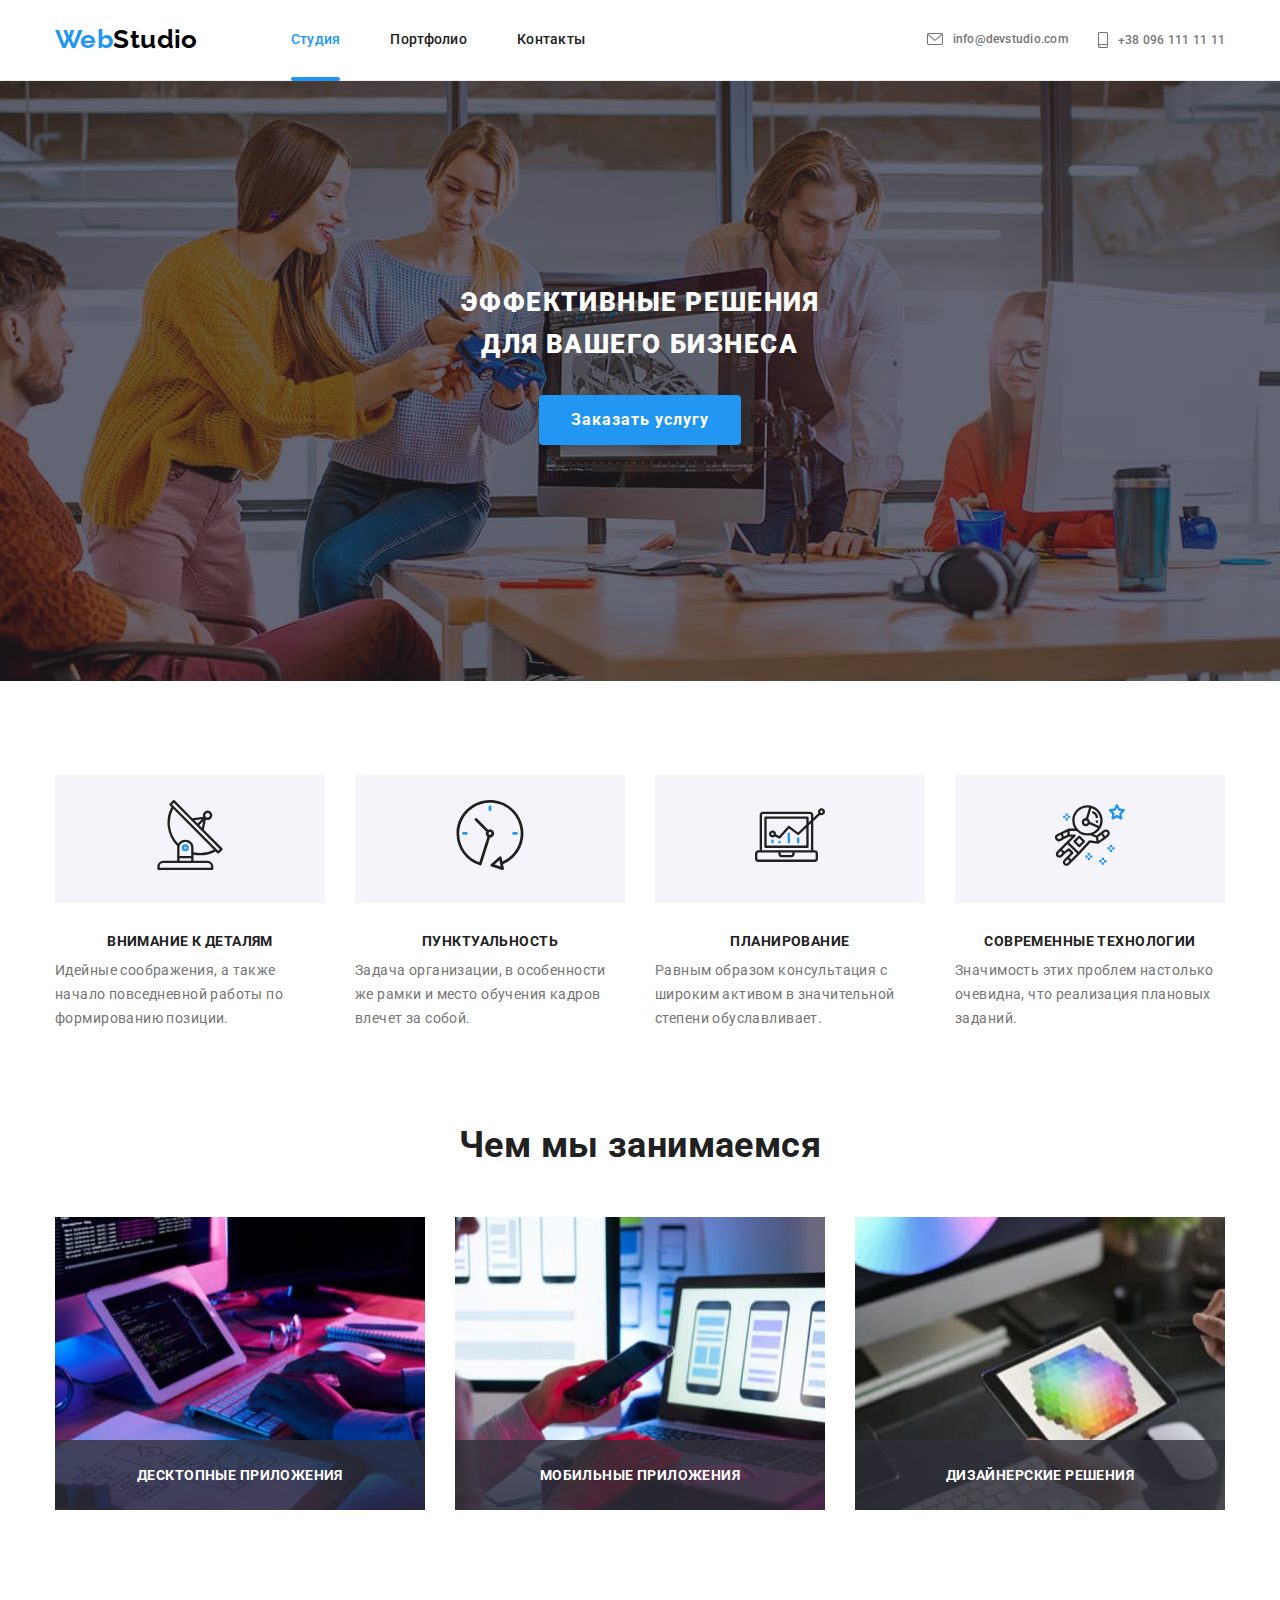
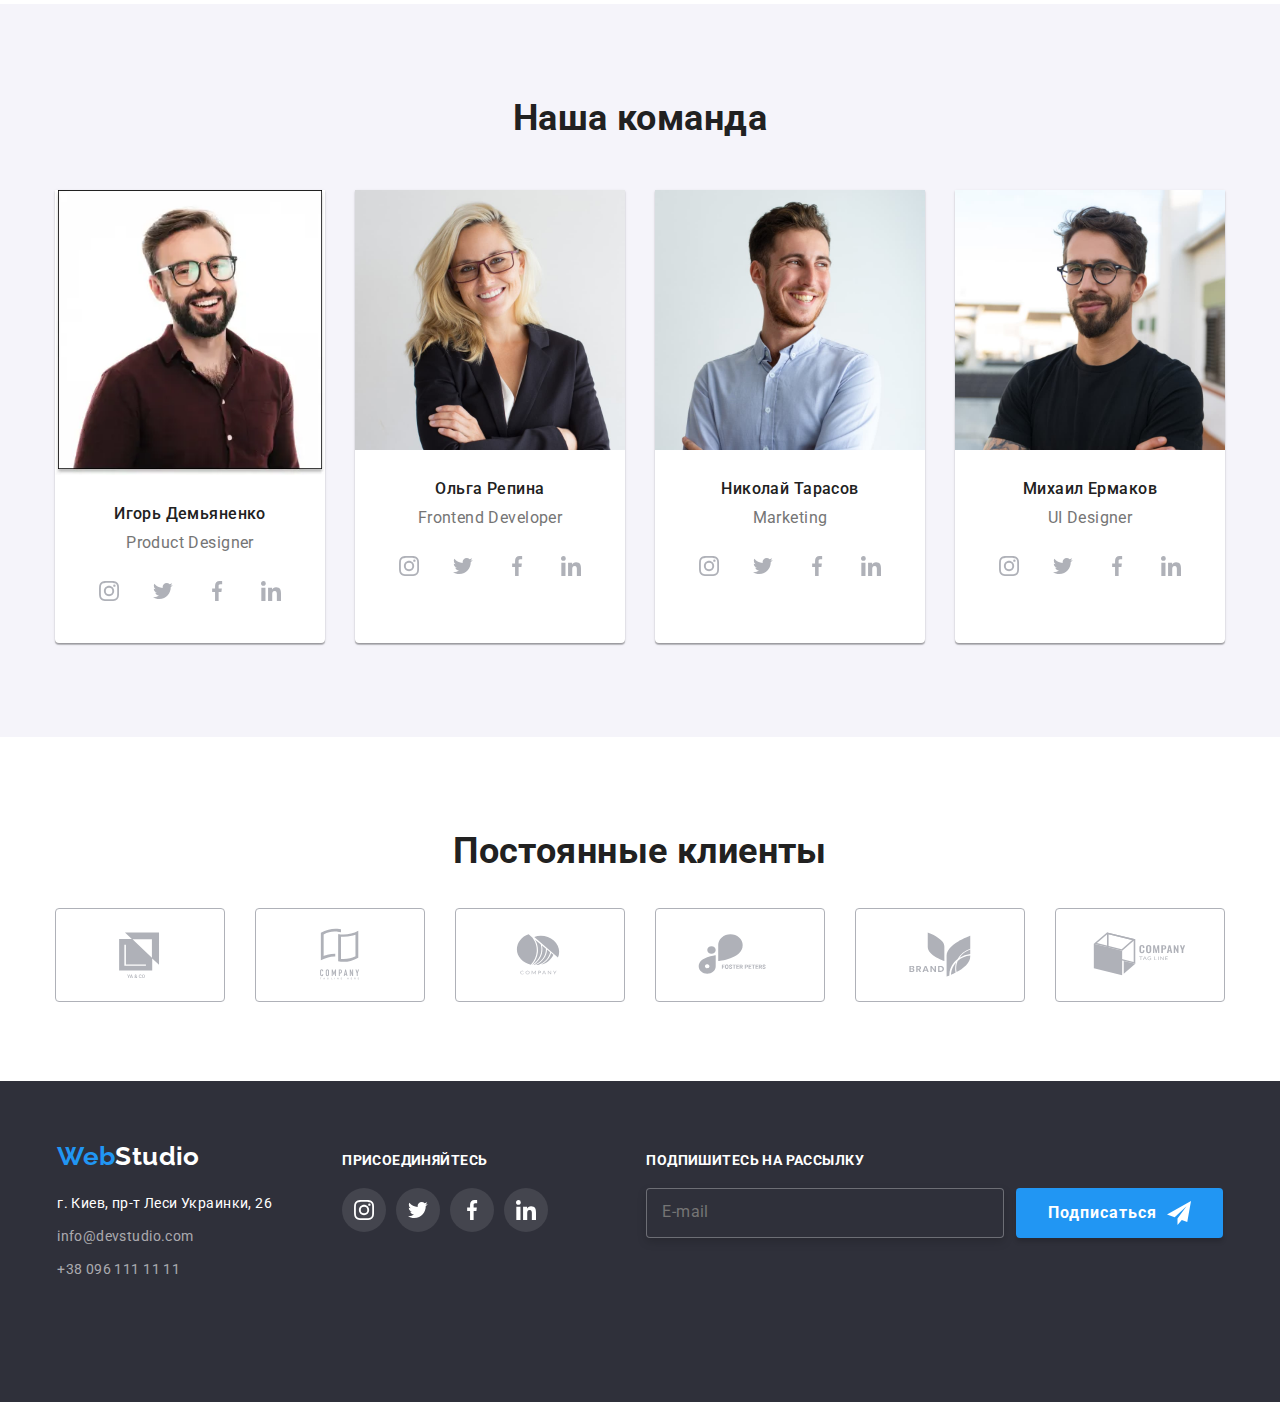
==== commit f6ff34e0: "herobgr" ====
--- a/index.html
+++ b/index.html
@@ -221,7 +221,34 @@
           <h2 class="section__title">Наша команда</h2>
           <ul class="team__list">
             <li class="team__item">
-              <img src="images/Igor.jpg" alt="Игорь Демьяненко" />
+              <picture>
+                <source
+                  srcset="
+                    ./images/webp/igor-270.webp    270w,
+                    ./images/webp/igor-354.webp    354w,
+                    ./images/webp/igor-450.webp    450w,
+                    ./images/webp/igor-270@2x.webp 540w,
+                    ./images/webp/igor-354@2x.webp 708w,
+                    ./images/webp/igor-450@2x.webp 900w
+                  "
+                  sizes="(min-width: 1200px) 25vw, (min-width: 768px) 50vw, 100vw"
+                  type="image/webp"
+                />
+
+                <img
+                  srcset="
+                    ./images/jpeg/igor-270-min.jpg    270w,
+                    ./images/jpeg/igor-354-min.jpg    354w,
+                    ./images/jpeg/igor-450-min.jpg    450w,
+                    ./images/jpeg/igor-270@2x-min.jpg 540w,
+                    ./images/jpeg/igor-354@2x-min.jpg 708w,
+                    ./images/jpeg/igor-450@2x-min.jpg 900w
+                  "
+                  src="./images/jpeg/igor-270-min.jpg"
+                  alt="Игорь Демьяненко"
+                  sizes="(min-width: 1200px) 25vw, (min-width: 768px) 50vw, 100vw"
+                />
+              </picture>
               <div class="team__card">
                 <h3 class="team__title">Игорь Демьяненко</h3>
                 <p class="team__text" lang="en">Product Designer</p>
--- a/css/main.min.css
+++ b/css/main.min.css
@@ -1,2 +1,2 @@
-h1,h2,h3,h4,h5,h6,p,ul{margin-top:0px;margin-bottom:0px;list-style-type:none;padding:0}a{text-decoration:none}.visually-hidden{position:absolute;white-space:nowrap;width:1px;height:1px;overflow:hidden;border:0;padding:0;clip:rect(0 0 0 0);-webkit-clip-path:inset(50%);clip-path:inset(50%);margin:-1px}body{font-family:"Roboto",sans-serif;background-color:#fff;color:#757575;font-weight:400;font-size:14px;line-height:1.71;letter-spacing:.03em}img{width:100%;height:auto;display:block}.section{padding-top:60px;padding-bottom:60px}@media screen and (min-width: 1200px){.section{padding-top:94px;padding-bottom:94px}}.section__title{text-align:center;color:#212121;font-weight:700;font-size:36px;line-height:1.16;margin-bottom:30px}@media screen and (min-width: 1200px){.section__title{margin-bottom:50px}}.container{padding-left:15px;padding-right:15px;margin-left:auto;margin-right:auto}@media screen and (min-width: 480px){.container{width:480px}}@media screen and (min-width: 768px){.container{width:768px}}@media screen and (min-width: 1200px){.container{width:1200px}}.btn{min-width:200px;height:50px;padding:10px 32px;border:none;border-radius:4px;background-color:#2196f3;color:#fff;font-weight:700;font-size:16px;line-height:1.88;text-align:center;letter-spacing:0.06em;cursor:pointer;-webkit-box-shadow:0px 4px 4px rgba(0,0,0,0.15);box-shadow:0px 4px 4px rgba(0,0,0,0.15);-webkit-transition:background-color 250ms cubic-bezier(0.4, 0, 0.2, 1),-webkit-box-shadow 250ms cubic-bezier(0.4, 0, 0.2, 1);transition:background-color 250ms cubic-bezier(0.4, 0, 0.2, 1),-webkit-box-shadow 250ms cubic-bezier(0.4, 0, 0.2, 1);transition:background-color 250ms cubic-bezier(0.4, 0, 0.2, 1),box-shadow 250ms cubic-bezier(0.4, 0, 0.2, 1);transition:background-color 250ms cubic-bezier(0.4, 0, 0.2, 1),box-shadow 250ms cubic-bezier(0.4, 0, 0.2, 1),-webkit-box-shadow 250ms cubic-bezier(0.4, 0, 0.2, 1)}.feateres__cart,.work__list,.team__list,.clients__card,.filtr__card{list-style-type:none;padding-left:0px;padding-right:0px}.page-header__container{display:-webkit-box;display:-ms-flexbox;display:flex;-webkit-box-align:center;-ms-flex-align:center;align-items:center}@media screen and (max-width: 767px){.page-header__container{-webkit-box-pack:justify;-ms-flex-pack:justify;justify-content:space-between}}.page-header{position:relative;border-bottom:1px solid #ececec}@media screen and (max-width: 767px){.page-heder__nav-contact{display:none}.page-heder__nav-contact.is-open{display:-webkit-box;display:-ms-flexbox;display:flex;width:100%;z-index:999;-webkit-box-orient:vertical;-webkit-box-direction:normal;-ms-flex-direction:column;flex-direction:column;position:absolute;top:100%;left:0;background-color:white;padding:48px 40px}}@media screen and (min-width: 768px){.page-heder__nav-contact{margin-left:88px;-webkit-box-align:center;-ms-flex-align:center;align-items:center;-webkit-box-flex:1;-ms-flex-positive:1;flex-grow:1}}@media screen and (min-width: 1200px){.page-heder__nav-contact{margin-left:93px}}.logo{font-family:"Raleway",sans-serif;color:#000;font-weight:700;font-size:24px;line-height:1.2;padding-top:16px;padding-bottom:16px;-webkit-transition:color 250ms cubic-bezier(0.4, 0, 0.2, 1);transition:color 250ms cubic-bezier(0.4, 0, 0.2, 1)}.logo::before{content:'Web';color:#2196f3}.logo:hover,.logo:focus{color:#2196f3}@media screen and (min-width: 1200px){.logo{font-size:26px}}.footer__logo{display:block;color:#fff;margin-bottom:20px;padding:0}@media screen and (max-width: 767px){.site-nav{-webkit-box-flex:2;-ms-flex-positive:2;flex-grow:2;height:514px}}@media screen and (min-width: 768px){.site-nav{list-style-type:none;display:-webkit-box;display:-ms-flexbox;display:flex;padding-left:0px;padding-right:0px}}.site-nav__item{display:-webkit-box;display:-ms-flexbox;display:flex}@media screen and (min-width: 768px){.site-nav__item:not(:first-child){margin-left:50px}}.site-nav__link{letter-spacing:0.02em;font-weight:500;display:-webkit-box;display:-ms-flexbox;display:flex;padding-top:32px;padding-bottom:32px;position:relative;color:#212121;line-height:1.14;-webkit-transition:color 250ms cubic-bezier(0.4, 0, 0.2, 1);transition:color 250ms cubic-bezier(0.4, 0, 0.2, 1)}@media screen and (max-width: 767px){.site-nav__link{font-size:40px;line-height:1.17;padding-top:16px;padding-bottom:16px}}.site-nav__link:hover,.site-nav__link:focus{color:#2196f3}.site-nav__link--active{color:#2196f3}@media screen and (min-width: 768px){.site-nav__link--active:after{content:'';position:absolute;bottom:-1px;left:0;width:100%;height:4px;border-radius:2px;background:#2196f3}}@media screen and (max-width: 767px){.contact{display:-webkit-box;display:-ms-flexbox;display:flex;-webkit-box-orient:vertical;-webkit-box-direction:reverse;-ms-flex-direction:column-reverse;flex-direction:column-reverse;padding-bottom:64px}.contact__email,.contact__tel{display:none}}@media screen and (min-width: 768px){.contact{margin-left:auto}.contact__email,.contact__tel{margin-right:10px;-ms-flex-item-align:center;-ms-grid-row-align:center;align-self:center;fill:currentColor}}@media screen and (min-width: 1200px){.contact{display:-webkit-box;display:-ms-flexbox;display:flex}}.contact__item:not(:last-child){margin-bottom:10px}@media screen and (max-width: 767px){.contact__item{padding-top:16px;padding-bottom:16px}}@media screen and (min-width: 1200px){.contact__item:not(:last-child){margin-bottom:0;margin-right:30px}}.contact__link{display:-webkit-box;display:-ms-flexbox;display:flex;-webkit-box-pack:start;-ms-flex-pack:start;justify-content:start;-webkit-box-align:center;-ms-flex-align:center;align-items:center;color:#757575;font-weight:500;line-height:1.2;letter-spacing:0.02em;font-size:12px;-webkit-transition:color 250ms cubic-bezier(0.4, 0, 0.2, 1);transition:color 250ms cubic-bezier(0.4, 0, 0.2, 1)}@media screen and (max-width: 767px){.contact__link{font-size:34px}}.contact__link:hover,.contact__link:focus{color:#2196f3;fill:#2196f3}@media screen and (min-width: 1200px){.contact__link{padding-top:32px;padding-bottom:32px;-webkit-box-pack:center;-ms-flex-pack:center;justify-content:center}}.hero{max-width:480px;margin-left:auto;margin-right:auto;text-align:center;background-size:cover;background-repeat:no-repeat;background-position:center;background-color:#c4c4c4;padding-top:118px;padding-bottom:118px;background-image:-webkit-gradient(linear, left top, right top, from(rgba(47,48,58,0.4)), to(rgba(47,48,58,0.4))),url(../../images/hero-mobile-x1.jpg);background-image:linear-gradient(to right, rgba(47,48,58,0.4), rgba(47,48,58,0.4)),url(../../images/hero-mobile-x1.jpg)}@media screen and (min-width: 768px){.hero{max-width:768px;background-image:-webkit-gradient(linear, left top, right top, from(rgba(47,48,58,0.4)), to(rgba(47,48,58,0.4))),url(../../images/hero-tablet-x1.jpg);background-image:linear-gradient(to right, rgba(47,48,58,0.4), rgba(47,48,58,0.4)),url(../../images/hero-tablet-x1.jpg)}}@media screen and (min-width: 1200px){.hero{max-width:1600px;height:600px;padding-top:200px;padding-bottom:200px;background-image:-webkit-gradient(linear, left top, right top, from(rgba(47,48,58,0.4)), to(rgba(47,48,58,0.4))),url(../images/bgr.jpg);background-image:linear-gradient(to right, rgba(47,48,58,0.4), rgba(47,48,58,0.4)),url(../images/bgr.jpg)}}.hero__title{font-weight:900;font-size:26px;line-height:1.62;letter-spacing:0.06em;text-transform:uppercase;color:#fff;margin-bottom:30px}.btn:hover,.btn:focus{background-color:#188ce8}.backdrop{position:fixed;top:0;left:0;width:100%;height:100%;padding:94px 15px 0;background-color:rgba(0,0,0,0.2);z-index:99;opacity:1;overflow-y:scroll;-webkit-transition:opacity 250ms cubic-bezier(0.4, 0, 0.2, 1);transition:opacity 250ms cubic-bezier(0.4, 0, 0.2, 1)}.backdrop.is-hidden{opacity:0;pointer-events:none}@media screen and (min-width: 481px){.backdrop{padding:15px}}.backdrop.is-hidden .modal{-webkit-transform:translate(-50%, -50%) scale(0.8);transform:translate(-50%, -50%) scale(0.8)}.modal{position:relative;padding:40px;max-width:450px;-webkit-box-shadow:0px 1px 3px rgba(0,0,0,0.12),0px 1px 1px rgba(0,0,0,0.14),0px 2px 1px rgba(0,0,0,0.2);box-shadow:0px 1px 3px rgba(0,0,0,0.12),0px 1px 1px rgba(0,0,0,0.14),0px 2px 1px rgba(0,0,0,0.2);border-radius:4px;border-radius:4px;background-color:#fff;-webkit-transition:-webkit-transform 250ms cubic-bezier(0.4, 0, 0.2, 1);transition:-webkit-transform 250ms cubic-bezier(0.4, 0, 0.2, 1);transition:transform 250ms cubic-bezier(0.4, 0, 0.2, 1);transition:transform 250ms cubic-bezier(0.4, 0, 0.2, 1), -webkit-transform 250ms cubic-bezier(0.4, 0, 0.2, 1)}@media screen and (min-width: 481px){.modal{position:absolute;top:50%;left:50%;max-width:528px;width:calc(100% - 30px);-webkit-transform:translate(-50%, -50%) scale(1);transform:translate(-50%, -50%) scale(1)}}.btn-close{display:-webkit-box;display:-ms-flexbox;display:flex;-webkit-box-pack:center;-ms-flex-pack:center;justify-content:center;-webkit-box-align:center;-ms-flex-align:center;align-items:center;position:absolute;top:8px;right:8px;color:#000;width:30px;height:30px;border-radius:50%;background:#fff;border:1px solid rgba(0,0,0,0.1);padding:6px;cursor:pointer;-webkit-transition:color 250ms cubic-bezier(0.4, 0, 0.2, 1);transition:color 250ms cubic-bezier(0.4, 0, 0.2, 1)}.btn-close:hover,.btn-close:focus{color:#2196f3}.btn-close__icone-close{fill:currentColor}.modal__group{position:relative;display:-webkit-box;display:-ms-flexbox;display:flex;-webkit-box-orient:vertical;-webkit-box-direction:normal;-ms-flex-direction:column;flex-direction:column;color:#212121}.modal__text{color:#000;font-weight:700;font-size:20px;line-height:1.5;margin-bottom:12px}.modal__label{display:block;font-size:12px;line-height:1.16;letter-spacing:0.01em;margin-bottom:4px;margin-top:10px;text-align:start;color:#757575}.modal__input{height:40px;padding:11px 12px 11px 42px;outline:none;border:1px solid rgba(33,33,33,0.2);border-radius:4px;-webkit-transition:border 250ms cubic-bezier(0.4, 0, 0.2, 1);transition:border 250ms cubic-bezier(0.4, 0, 0.2, 1)}.modal__input:focus{border:1px solid #2196f3}.modal__icon{position:absolute;top:50%;left:15px;-webkit-transform:translateY(-50%);transform:translateY(-50%);fill:currentColor;-webkit-transition:fill 250ms cubic-bezier(0.4, 0, 0.2, 1);transition:fill 250ms cubic-bezier(0.4, 0, 0.2, 1)}.modal__input:focus ~ .modal__icon{fill:#2196f3}.modal__textarea{resize:none;padding:12px 16px;margin-bottom:20px;height:120px}.modal__textarea::-webkit-input-placeholder{color:rgba(117,117,117,0.5)}.modal__textarea:-ms-input-placeholder{color:rgba(117,117,117,0.5)}.modal__textarea::-ms-input-placeholder{color:rgba(117,117,117,0.5)}.modal__textarea::placeholder{color:rgba(117,117,117,0.5)}.checkbox{position:relative;display:-webkit-box;display:-ms-flexbox;display:flex;margin-bottom:30px;-webkit-box-align:center;-ms-flex-align:center;align-items:center}.checkbox__label{display:inline-block;padding-left:20px;font-size:12px;line-height:1.2}.checkbox__icon-checked{position:absolute;top:50%;left:0px;-webkit-transform:translateY(-50%);transform:translateY(-50%);display:inline-block;width:16px;height:15px;border:1px solid #212121;pointer-events:none;border-radius:2px;-webkit-transition:background-color 250ms cubic-bezier(0.4, 0, 0.2, 1);transition:background-color 250ms cubic-bezier(0.4, 0, 0.2, 1)}.checkbox__input{display:inline-block;position:absolute;white-space:nowrap;width:1px;height:1px;overflow:hidden;border:0;padding:0;clip:rect(0 0 0 0);-webkit-clip-path:inset(50%);clip-path:inset(50%);margin:-1px;-webkit-transition:fill 250ms cubic-bezier(0.4, 0, 0.2, 1);transition:fill 250ms cubic-bezier(0.4, 0, 0.2, 1)}.checkbox__input:checked ~ .checkbox__icon-checked{background-image:url(../images/icon-check.svg);background-position:center;background-size:contain;background-repeat:no-repeat;background-color:#2196f3;border-color:#2196f3}.checkbox__input:focus ~ .checkbox__icon-checked{border:1px solid #2196f3}.checkbox__link{color:#2196f3;text-decoration:underline}.checkbox__link:hover,.checkbox__link:focus{text-decoration:none}.feateres__cart{display:block}@media screen and (min-width: 768px){.feateres__cart{display:-webkit-box;display:-ms-flexbox;display:flex;margin:-15px;-ms-flex-wrap:wrap;flex-wrap:wrap}}@media screen and (min-width: 768px){.feateres__item{width:calc((100% - 4*15px) / 2);margin:15px}}@media screen and (min-width: 1200px){.feateres__item{width:calc((100% - 8 * 15px) / 4)}}.feateres__icon{display:block;width:100%;padding:25px 100px;margin-bottom:30px;text-align:center;background-color:#f5f4fa}.feateres__title{font-weight:700;font-size:14px;line-height:16px;text-align:center;text-transform:uppercase;color:#212121;margin-bottom:10px}@media screen and (max-width: 1199px){.work{display:none}}.work__list{display:-webkit-box;display:-ms-flexbox;display:flex;-ms-flex-wrap:wrap;flex-wrap:wrap}.section--padding-null{padding-top:0px}.work__item{position:relative;width:calc((100% - 60px) / 3);margin-right:30px}.work__item:nth-child(3n){margin-right:0px}.work__description{display:-webkit-box;display:-ms-flexbox;display:flex;-webkit-box-pack:center;-ms-flex-pack:center;justify-content:center;-webkit-box-align:center;-ms-flex-align:center;align-items:center;position:absolute;width:100%;height:70px;bottom:0;left:0;text-align:center;background:rgba(47,48,58,0.8)}.work__text{font-weight:700;font-size:14px;text-transform:uppercase;color:#fff}.team__list{display:block;text-align:center}@media screen and (min-width: 768px){.team__list{display:-webkit-box;display:-ms-flexbox;display:flex;-ms-flex-wrap:wrap;flex-wrap:wrap}}.section--bgr-grey{background-color:#f5f4fa}.team__item{display:block;width:100%;background-color:#fff;-webkit-box-shadow:0px 1px 3px rgba(0,0,0,0.12),0px 1px 1px rgba(0,0,0,0.14),0px 2px 1px rgba(0,0,0,0.2);box-shadow:0px 1px 3px rgba(0,0,0,0.12),0px 1px 1px rgba(0,0,0,0.14),0px 2px 1px rgba(0,0,0,0.2);border-radius:0px 0px 4px 4px;margin-bottom:30px}.team__item:last-child{margin-bottom:0px}@media screen and (min-width: 768px){.team__item{width:calc((100% - 30px) / 2);margin-right:30px;margin-bottom:30px}.team__item:nth-child(2n){margin-right:0px}.team__item:nth-child(n+3){margin-bottom:0px}}@media screen and (min-width: 1200px){.team__item{width:calc((100% - 90px) / 4);margin-right:30px;margin-bottom:0}.team__item:nth-child(2n){margin-right:30px}.team__item:nth-child(4n){margin-right:0px}}.team__card{padding:30px 0 24px}@media screen and (min-width: 1200px){.team__card{padding:30px 0}}.team__title{margin-bottom:10px;font-weight:500;font-size:16px;line-height:1.18;color:#212121}.team__text{font-size:16px;line-height:1.18}.social-network{padding:0 32px;margin-top:16px;display:-webkit-box;display:-ms-flexbox;display:flex;-webkit-box-pack:center;-ms-flex-pack:center;justify-content:center;-webkit-box-align:center;-ms-flex-align:center;align-items:center}.social-network__item:not(:first-child){margin-left:10px}.social-network__link{display:-webkit-box;display:-ms-flexbox;display:flex;-webkit-box-pack:center;-ms-flex-pack:center;justify-content:center;-webkit-box-align:center;-ms-flex-align:center;align-items:center;width:44px;height:44px;border-radius:50%;border:none;background-color:#fff;color:#afb1b8;-webkit-transition:color 250ms cubic-bezier(0.4, 0, 0.2, 1),background-color 250ms cubic-bezier(0.4, 0, 0.2, 1);transition:color 250ms cubic-bezier(0.4, 0, 0.2, 1),background-color 250ms cubic-bezier(0.4, 0, 0.2, 1)}.social-network__link:hover,.social-network__link:focus{color:#fff;background-color:#2196f3}.social-network__icon{fill:currentColor}.clients__card{text-align:center;padding:0;margin:-15px;display:-webkit-box;display:-ms-flexbox;display:flex;-ms-flex-wrap:wrap;flex-wrap:wrap}.clients__item{width:calc((100% - 60px) / 2);margin:15px}@media screen and (min-width: 768px){.clients__item{width:calc((100% - 90px) / 3)}}@media screen and (min-width: 1200px){.clients__item{width:calc((100% - 180px) / 6);margin:0 15px}}.clients__icon{fill:currentColor;display:block;width:100%}.clients__link{text-decoration:none;display:block;padding:16px 32px;border:1px solid #afb1b8;border-radius:4px;color:#afb1b8;cursor:pointer;-webkit-transition:color 250ms cubic-bezier(0.4, 0, 0.2, 1),border 250ms cubic-bezier(0.4, 0, 0.2, 1);transition:color 250ms cubic-bezier(0.4, 0, 0.2, 1),border 250ms cubic-bezier(0.4, 0, 0.2, 1)}.clients__link:hover,.clients__link:focus{color:#2196f3;border:1px solid #2196f3}.footer{padding-top:60px;padding-bottom:60px;background-color:#2f303a;text-align:center}@media screen and (min-width: 1200px){.footer{text-align:start}}@media screen and (min-width: 768px){.footer-adres{display:inline-block}}.adres__card{display:inline-block;list-style-type:none;padding-left:0px}.adres__item:not(:last-child){margin-bottom:8px}@media screen and (min-width: 1200px){.adres__item:not(:last-child){margin-bottom:9px}}.adres{font-style:normal;display:block;margin:0 auto}.adres__link{color:#ffffff99;text-decoration:none;-webkit-transition:color 250ms cubic-bezier(0.4, 0, 0.2, 1);transition:color 250ms cubic-bezier(0.4, 0, 0.2, 1)}.adres__link:focus,.adres__link:hover{color:#2196f3}.adres__text{color:#fff}.footer-social{display:block}@media screen and (min-width: 1200px){.footer-social{display:-webkit-box;display:-ms-flexbox;display:flex;-ms-flex-pack:distribute;justify-content:space-around;-webkit-box-align:baseline;-ms-flex-align:baseline;align-items:baseline}}.social-adres{margin-top:12px;padding-top:60px;padding-bottom:60px}@media screen and (min-width: 768px){.social-adres{padding:0}}@media screen and (min-width: 1200px){.social-adres{margin-left:70px}}.social-network--pdl-null{margin-top:0;padding:0}.social-adres__label{font-weight:700;color:#fff;line-height:1.13;text-transform:uppercase;margin-bottom:20px}.social-network__link--bgr-light{background:rgba(255,255,255,0.1)}.social-network__icon--white{fill:#fff}@media screen and (min-width: 1200px){.subscribe{margin-left:94px}}.subscribe__btn{display:-webkit-box;display:-ms-flexbox;display:flex;-webkit-box-pack:center;-ms-flex-pack:center;justify-content:center;-webkit-box-align:center;-ms-flex-align:center;align-items:center;margin:0 auto}@media screen and (min-width: 1200px){.subscribe__btn{margin-left:12px}}.subscribe__form{position:relative;text-align:center}@media screen and (min-width: 1200px){.subscribe__form{display:-webkit-box;display:-ms-flexbox;display:flex}}.subscribe__input{display:block;padding:15px 16px;width:100%;height:50px;border:1px solid rgba(255,255,255,0.3);background-color:#2f303a;-webkit-filter:drop-shadow(0px 4px 4px rgba(0,0,0,0.15));filter:drop-shadow(0px 4px 4px rgba(0,0,0,0.15));border-radius:4px;margin-bottom:20px;color:#fff;font-size:16px;line-height:1.25}@media screen and (min-width: 768px){.subscribe__input{width:450px;margin-left:auto;margin-right:auto}}@media screen and (min-width: 1200px){.subscribe__input{width:358px}}.subscribe__label{position:absolute;font-size:16px;line-height:1.25;display:-webkit-box;display:-ms-flexbox;display:flex;-webkit-box-align:center;-ms-flex-align:center;align-items:center;color:#757575;top:0;left:16px;-webkit-transform:translateY(70%);transform:translateY(70%);-webkit-transition:-webkit-transform 250ms linear;transition:-webkit-transform 250ms linear;transition:transform 250ms linear;transition:transform 250ms linear, -webkit-transform 250ms linear}.subscribe__input:focus+.subscribe__label,.subscribe__input:not(:placeholder-shown)+.subscribe__label{-webkit-transform:translate(0px, -110%);transform:translate(0px, -110%)}@media screen and (min-width: 1200px){.subscribe__input:focus+.subscribe__label,.subscribe__input:not(:placeholder-shown)+.subscribe__label{-webkit-transform:translate(-70px, 70%);transform:translate(-70px, 70%)}}@media screen and (min-width: 768px){.subscribe__label{left:160px}}@media screen and (min-width: 1200px){.subscribe__label{left:16px}}.subscribe__icon{margin-left:10px}.subscribe__text{font-weight:700;color:#fff;line-height:1.13;text-transform:uppercase;margin-bottom:20px}.filtr__card{display:-webkit-box;display:-ms-flexbox;display:flex}@media screen and (max-width: 767px){.filtr__card{padding-bottom:46px;-ms-flex-wrap:wrap;flex-wrap:wrap;margin:-7.5px -4px}}@media screen and (min-width: 768px){.filtr__card{padding-bottom:30px;-webkit-box-pack:center;-ms-flex-pack:center;justify-content:center}}@media screen and (min-width: 1200px){.filtr__card{padding-bottom:50px}}.btn-portfolio{background-color:#f5f4fa;color:#212121;font-family:'Roboto', sans-serif;font-weight:500;font-size:16px;line-height:1.62;text-align:center;cursor:pointer;min-height:38px;min-width:73px;padding:6px 22px;border:none;border-radius:4px;-webkit-transition:background-color 250ms cubic-bezier(0.4, 0, 0.2, 1),color 250ms var(--cubik),-webkit-box-shadow 250ms cubic-bezier(0.4, 0, 0.2, 1);transition:background-color 250ms cubic-bezier(0.4, 0, 0.2, 1),color 250ms var(--cubik),-webkit-box-shadow 250ms cubic-bezier(0.4, 0, 0.2, 1);transition:background-color 250ms cubic-bezier(0.4, 0, 0.2, 1),color 250ms var(--cubik),box-shadow 250ms cubic-bezier(0.4, 0, 0.2, 1);transition:background-color 250ms cubic-bezier(0.4, 0, 0.2, 1),color 250ms var(--cubik),box-shadow 250ms cubic-bezier(0.4, 0, 0.2, 1),-webkit-box-shadow 250ms cubic-bezier(0.4, 0, 0.2, 1)}.btn-portfolio:hover,.btn-portfolio:focus{background-color:#2196f3;color:#fff;-webkit-box-shadow:0px 3px 1px rgba(0,0,0,0.1),0px 1px 2px rgba(0,0,0,0.08),0px 2px 2px rgba(0,0,0,0.12);box-shadow:0px 3px 1px rgba(0,0,0,0.1),0px 1px 2px rgba(0,0,0,0.08),0px 2px 2px rgba(0,0,0,0.12)}.btn-portfolio--active{background-color:#2196f3;color:#fff;-webkit-box-shadow:0px 3px 1px rgba(0,0,0,0.1),0px 1px 2px rgba(0,0,0,0.08),0px 2px 2px rgba(0,0,0,0.12);box-shadow:0px 3px 1px rgba(0,0,0,0.1),0px 1px 2px rgba(0,0,0,0.08),0px 2px 2px rgba(0,0,0,0.12)}@media screen and (max-width: 767px){.filtr__item{margin:7.5px 4px}}@media screen and (min-width: 768px){.filtr__item:not(:first-child){margin-left:8px}}@media screen and (min-width: 768px){.prt-work{margin:-15px;display:-webkit-box;display:-ms-flexbox;display:flex;-ms-flex-wrap:wrap;flex-wrap:wrap;-webkit-box-align:stretch;-ms-flex-align:stretch;align-items:stretch}}.prt-work__item{display:block;max-width:100%}@media screen and (max-width: 767px){.prt-work__item{margin-bottom:30px}}@media screen and (min-width: 768px){.prt-work__item{width:calc((100% - 4 * 15px) / 2);margin:15px}}@media screen and (min-width: 1200px){.prt-work__item{width:calc((100% - 6 * 15px) / 3)}}.text-contein{display:-webkit-box;display:-ms-flexbox;display:flex;-webkit-box-pack:center;-ms-flex-pack:center;justify-content:center;-webkit-box-align:center;-ms-flex-align:center;align-items:center;position:absolute;width:100%;height:100%;padding:0px 24px;background:rgba(33,150,243,0.9);overflow:hidden;-webkit-transform:translateY(0%);transform:translateY(0%);-webkit-transition:-webkit-transform 250ms cubic-bezier(0.4, 0, 0.2, 1);transition:-webkit-transform 250ms cubic-bezier(0.4, 0, 0.2, 1);transition:transform 250ms cubic-bezier(0.4, 0, 0.2, 1);transition:transform 250ms cubic-bezier(0.4, 0, 0.2, 1), -webkit-transform 250ms cubic-bezier(0.4, 0, 0.2, 1)}.portfolio-link:hover .text-contein,.portfolio-link:focus .text-contein{-webkit-transform:translateY(-100%);transform:translateY(-100%)}.project{display:block;padding:20px 24px;border-right:1px solid #eee;border-left:1px solid #eee;border-bottom:1px solid #eee}.project__title{margin-bottom:4px;font-weight:700;font-size:18px;line-height:2;letter-spacing:0.06em}.project__text{font-size:16px;line-height:1.88;color:#757575}.portfolio-link{display:block;text-decoration:none;color:#212121;-webkit-transition:-webkit-box-shadow 250ms cubic-bezier(0.4, 0, 0.2, 1);transition:-webkit-box-shadow 250ms cubic-bezier(0.4, 0, 0.2, 1);transition:box-shadow 250ms cubic-bezier(0.4, 0, 0.2, 1);transition:box-shadow 250ms cubic-bezier(0.4, 0, 0.2, 1), -webkit-box-shadow 250ms cubic-bezier(0.4, 0, 0.2, 1)}.portfolio-link:focus,.portfolio-link:hover{-webkit-box-shadow:0px 1px 1px rgba(0,0,0,0.12),0px 4px 4px rgba(0,0,0,0.06),1px 4px 6px rgba(0,0,0,0.16);box-shadow:0px 1px 1px rgba(0,0,0,0.12),0px 4px 4px rgba(0,0,0,0.06),1px 4px 6px rgba(0,0,0,0.16)}.portfolio-img{position:relative;overflow:hidden;display:block;max-width:100%;text-align:center}.text-contein__hidden-text{font-size:18px;line-height:1.56;color:#fff}@media screen and (min-width: 768px){.fotter-contact-join{display:-webkit-box;display:-ms-flexbox;display:flex;-ms-flex-pack:distribute;justify-content:space-around;-webkit-box-align:baseline;-ms-flex-align:baseline;align-items:baseline;padding-top:0;padding-bottom:60px}}.menu-burger{color:#000;border:0;padding:0;margin:0;background-color:transparent;-webkit-transition:color 250ms cubic-bezier(0.4, 0, 0.2, 1);transition:color 250ms cubic-bezier(0.4, 0, 0.2, 1)}.menu-burger:hover,.menu-burger:focus{color:#2196f3}.menu-burger .icon-menu,.menu-burger .icon-close-burger{fill:currentColor}.menu-burger .icon-close-burger{display:none}.menu-burger.is-open .icon-menu{display:none}.menu-burger.is-open .icon-close-burger{display:block}@media screen and (min-width: 768px){.menu-burger{display:none}}.social{display:none}@media screen and (max-width: 767px){.social{display:-webkit-box;display:-ms-flexbox;display:flex;-webkit-box-align:center;-ms-flex-align:center;align-items:center}}.social__link{display:block;font-weight:500;font-size:18px;line-height:1.2;letter-spacing:0.02em;color:#2196f3}.social__item{padding-right:10px}.social__item:not(:first-child){padding-left:10px}.social__item:not(:last-child){border-right:1px solid rgba(33,33,33,0.2)}
+h1,h2,h3,h4,h5,h6,p,ul{margin-top:0px;margin-bottom:0px;list-style-type:none;padding:0}a{text-decoration:none}.visually-hidden{position:absolute;white-space:nowrap;width:1px;height:1px;overflow:hidden;border:0;padding:0;clip:rect(0 0 0 0);-webkit-clip-path:inset(50%);clip-path:inset(50%);margin:-1px}body{font-family:"Roboto",sans-serif;background-color:#fff;color:#757575;font-weight:400;font-size:14px;line-height:1.71;letter-spacing:.03em}img{width:100%;height:auto;display:block}.section{padding-top:60px;padding-bottom:60px}@media screen and (min-width: 1200px){.section{padding-top:94px;padding-bottom:94px}}.section__title{text-align:center;color:#212121;font-weight:700;font-size:36px;line-height:1.16;margin-bottom:30px}@media screen and (min-width: 1200px){.section__title{margin-bottom:50px}}.container{padding-left:15px;padding-right:15px;margin-left:auto;margin-right:auto}@media screen and (min-width: 480px){.container{width:480px}}@media screen and (min-width: 768px){.container{width:768px}}@media screen and (min-width: 1200px){.container{width:1200px}}.btn{min-width:200px;height:50px;padding:10px 32px;border:none;border-radius:4px;background-color:#2196f3;color:#fff;font-weight:700;font-size:16px;line-height:1.88;text-align:center;letter-spacing:0.06em;cursor:pointer;-webkit-box-shadow:0px 4px 4px rgba(0,0,0,0.15);box-shadow:0px 4px 4px rgba(0,0,0,0.15);-webkit-transition:background-color 250ms cubic-bezier(0.4, 0, 0.2, 1),-webkit-box-shadow 250ms cubic-bezier(0.4, 0, 0.2, 1);transition:background-color 250ms cubic-bezier(0.4, 0, 0.2, 1),-webkit-box-shadow 250ms cubic-bezier(0.4, 0, 0.2, 1);transition:background-color 250ms cubic-bezier(0.4, 0, 0.2, 1),box-shadow 250ms cubic-bezier(0.4, 0, 0.2, 1);transition:background-color 250ms cubic-bezier(0.4, 0, 0.2, 1),box-shadow 250ms cubic-bezier(0.4, 0, 0.2, 1),-webkit-box-shadow 250ms cubic-bezier(0.4, 0, 0.2, 1)}.feateres__cart,.work__list,.team__list,.clients__card,.filtr__card{list-style-type:none;padding-left:0px;padding-right:0px}.page-header__container{display:-webkit-box;display:-ms-flexbox;display:flex;-webkit-box-align:center;-ms-flex-align:center;align-items:center}@media screen and (max-width: 767px){.page-header__container{-webkit-box-pack:justify;-ms-flex-pack:justify;justify-content:space-between}}.page-header{position:relative;border-bottom:1px solid #ececec}@media screen and (max-width: 767px){.page-heder__nav-contact{display:none}.page-heder__nav-contact.is-open{display:-webkit-box;display:-ms-flexbox;display:flex;width:100%;z-index:999;-webkit-box-orient:vertical;-webkit-box-direction:normal;-ms-flex-direction:column;flex-direction:column;position:absolute;top:100%;left:0;background-color:white;padding:48px 40px}}@media screen and (min-width: 768px){.page-heder__nav-contact{margin-left:88px;display:-webkit-box;display:-ms-flexbox;display:flex;-webkit-box-align:center;-ms-flex-align:center;align-items:center;-webkit-box-flex:1;-ms-flex-positive:1;flex-grow:1}}@media screen and (min-width: 1200px){.page-heder__nav-contact{margin-left:93px}}.logo{font-family:"Raleway",sans-serif;color:#000;font-weight:700;font-size:24px;line-height:1.2;padding-top:16px;padding-bottom:16px;-webkit-transition:color 250ms cubic-bezier(0.4, 0, 0.2, 1);transition:color 250ms cubic-bezier(0.4, 0, 0.2, 1)}.logo::before{content:'Web';color:#2196f3}.logo:hover,.logo:focus{color:#2196f3}@media screen and (min-width: 1200px){.logo{font-size:26px}}.footer__logo{display:block;color:#fff;margin-bottom:20px;padding:0}@media screen and (max-width: 767px){.site-nav{-webkit-box-flex:2;-ms-flex-positive:2;flex-grow:2;height:514px}}@media screen and (min-width: 768px){.site-nav{list-style-type:none;display:-webkit-box;display:-ms-flexbox;display:flex;padding-left:0px;padding-right:0px}}.site-nav__item{display:-webkit-box;display:-ms-flexbox;display:flex}@media screen and (min-width: 768px){.site-nav__item:not(:first-child){margin-left:50px}}.site-nav__link{letter-spacing:0.02em;font-weight:500;display:-webkit-box;display:-ms-flexbox;display:flex;padding-top:32px;padding-bottom:32px;position:relative;color:#212121;line-height:1.14;-webkit-transition:color 250ms cubic-bezier(0.4, 0, 0.2, 1);transition:color 250ms cubic-bezier(0.4, 0, 0.2, 1)}@media screen and (max-width: 767px){.site-nav__link{font-size:40px;line-height:1.17;padding-top:16px;padding-bottom:16px}}.site-nav__link:hover,.site-nav__link:focus{color:#2196f3}.site-nav__link--active{color:#2196f3}@media screen and (min-width: 768px){.site-nav__link--active:after{content:'';position:absolute;bottom:-1px;left:0;width:100%;height:4px;border-radius:2px;background:#2196f3}}@media screen and (max-width: 767px){.contact{display:-webkit-box;display:-ms-flexbox;display:flex;-webkit-box-orient:vertical;-webkit-box-direction:reverse;-ms-flex-direction:column-reverse;flex-direction:column-reverse;padding-bottom:64px}.contact__email,.contact__tel{display:none}}@media screen and (min-width: 768px){.contact{margin-left:auto}.contact__email,.contact__tel{margin-right:10px;-ms-flex-item-align:center;-ms-grid-row-align:center;align-self:center;fill:currentColor}}@media screen and (min-width: 1200px){.contact{display:-webkit-box;display:-ms-flexbox;display:flex}}.contact__item:not(:last-child){margin-bottom:10px}@media screen and (max-width: 767px){.contact__item{padding-top:16px;padding-bottom:16px}}@media screen and (min-width: 1200px){.contact__item:not(:last-child){margin-bottom:0;margin-right:30px}}.contact__link{display:-webkit-box;display:-ms-flexbox;display:flex;-webkit-box-pack:start;-ms-flex-pack:start;justify-content:start;-webkit-box-align:center;-ms-flex-align:center;align-items:center;color:#757575;font-weight:500;line-height:1.2;letter-spacing:0.02em;font-size:12px;-webkit-transition:color 250ms cubic-bezier(0.4, 0, 0.2, 1);transition:color 250ms cubic-bezier(0.4, 0, 0.2, 1)}@media screen and (max-width: 767px){.contact__link{font-size:34px}}.contact__link:hover,.contact__link:focus{color:#2196f3;fill:#2196f3}@media screen and (min-width: 1200px){.contact__link{padding-top:32px;padding-bottom:32px;-webkit-box-pack:center;-ms-flex-pack:center;justify-content:center}}.hero{max-width:576px;margin-left:auto;margin-right:auto;text-align:center;background-size:cover;background-repeat:no-repeat;background-position:center;background-color:#c4c4c4;padding-top:118px;padding-bottom:118px;background-image:-webkit-gradient(linear, left top, right top, from(rgba(47,48,58,0.4)), to(rgba(47,48,58,0.4))),url(../../images/hero-bgr/hero-mobile.jpg);background-image:linear-gradient(to right, rgba(47,48,58,0.4), rgba(47,48,58,0.4)),url(../../images/hero-bgr/hero-mobile.jpg)}@media (-webkit-min-device-pixel-ratio: 2), (min-resolution: 2dppx){.hero{background-image:-webkit-gradient(linear, left top, right top, from(rgba(47,48,58,0.4)), to(rgba(47,48,58,0.4))),url(../../images/hero-bgr/hero-mobile@2x.jpg);background-image:linear-gradient(to right, rgba(47,48,58,0.4), rgba(47,48,58,0.4)),url(../../images/hero-bgr/hero-mobile@2x.jpg)}}@media screen and (min-width: 576px){.hero{max-width:980px;background-image:-webkit-gradient(linear, left top, right top, from(rgba(47,48,58,0.4)), to(rgba(47,48,58,0.4))),url(../../images/hero-bgr/hero-tablet.jpg);background-image:linear-gradient(to right, rgba(47,48,58,0.4), rgba(47,48,58,0.4)),url(../../images/hero-bgr/hero-tablet.jpg)}}@media screen and (min-width: 576px) and (-webkit-min-device-pixel-ratio: 2), screen and (min-width: 576px) and (min-resolution: 2dppx){.hero{background-image:-webkit-gradient(linear, left top, right top, from(rgba(47,48,58,0.4)), to(rgba(47,48,58,0.4))),url(../../images/hero-bgr/hero-tablet@2x.jpg);background-image:linear-gradient(to right, rgba(47,48,58,0.4), rgba(47,48,58,0.4)),url(../../images/hero-bgr/hero-tablet@2x.jpg)}}@media screen and (min-width: 981px){.hero{max-width:1600px;height:600px;padding-top:200px;padding-bottom:200px;background-image:-webkit-gradient(linear, left top, right top, from(rgba(47,48,58,0.4)), to(rgba(47,48,58,0.4))),url(../../images/hero-bgr/hero-laptop.jpg);background-image:linear-gradient(to right, rgba(47,48,58,0.4), rgba(47,48,58,0.4)),url(../../images/hero-bgr/hero-laptop.jpg)}}@media screen and (min-width: 981px) and (-webkit-min-device-pixel-ratio: 2), screen and (min-width: 981px) and (min-resolution: 2dppx){.hero{background-image:-webkit-gradient(linear, left top, right top, from(rgba(47,48,58,0.4)), to(rgba(47,48,58,0.4))),url(../../images/hero-bgr/hero-laptop@2x.jpg);background-image:linear-gradient(to right, rgba(47,48,58,0.4), rgba(47,48,58,0.4)),url(../../images/hero-bgr/hero-laptop@2x.jpg)}}.hero__title{font-weight:900;font-size:26px;line-height:1.62;letter-spacing:0.06em;text-transform:uppercase;color:#fff;margin-bottom:30px}.btn:hover,.btn:focus{background-color:#188ce8}.backdrop{position:fixed;top:0;left:0;width:100%;height:100%;padding:94px 15px 0;background-color:rgba(0,0,0,0.2);z-index:99;opacity:1;overflow-y:scroll;-webkit-transition:opacity 250ms cubic-bezier(0.4, 0, 0.2, 1);transition:opacity 250ms cubic-bezier(0.4, 0, 0.2, 1)}.backdrop.is-hidden{opacity:0;pointer-events:none}@media screen and (min-width: 481px){.backdrop{padding:15px}}.backdrop.is-hidden .modal{-webkit-transform:translate(-50%, -50%) scale(0.8);transform:translate(-50%, -50%) scale(0.8)}.modal{position:relative;padding:40px;max-width:450px;-webkit-box-shadow:0px 1px 3px rgba(0,0,0,0.12),0px 1px 1px rgba(0,0,0,0.14),0px 2px 1px rgba(0,0,0,0.2);box-shadow:0px 1px 3px rgba(0,0,0,0.12),0px 1px 1px rgba(0,0,0,0.14),0px 2px 1px rgba(0,0,0,0.2);border-radius:4px;border-radius:4px;background-color:#fff;-webkit-transition:-webkit-transform 250ms cubic-bezier(0.4, 0, 0.2, 1);transition:-webkit-transform 250ms cubic-bezier(0.4, 0, 0.2, 1);transition:transform 250ms cubic-bezier(0.4, 0, 0.2, 1);transition:transform 250ms cubic-bezier(0.4, 0, 0.2, 1), -webkit-transform 250ms cubic-bezier(0.4, 0, 0.2, 1)}@media screen and (min-width: 481px){.modal{position:absolute;top:50%;left:50%;max-width:528px;width:calc(100% - 30px);-webkit-transform:translate(-50%, -50%) scale(1);transform:translate(-50%, -50%) scale(1)}}.btn-close{display:-webkit-box;display:-ms-flexbox;display:flex;-webkit-box-pack:center;-ms-flex-pack:center;justify-content:center;-webkit-box-align:center;-ms-flex-align:center;align-items:center;position:absolute;top:8px;right:8px;color:#000;width:30px;height:30px;border-radius:50%;background:#fff;border:1px solid rgba(0,0,0,0.1);padding:6px;cursor:pointer;-webkit-transition:color 250ms cubic-bezier(0.4, 0, 0.2, 1);transition:color 250ms cubic-bezier(0.4, 0, 0.2, 1)}.btn-close:hover,.btn-close:focus{color:#2196f3}.btn-close__icone-close{fill:currentColor}.modal__group{position:relative;display:-webkit-box;display:-ms-flexbox;display:flex;-webkit-box-orient:vertical;-webkit-box-direction:normal;-ms-flex-direction:column;flex-direction:column;color:#212121}.modal__text{color:#000;font-weight:700;font-size:20px;line-height:1.5;margin-bottom:12px}.modal__label{display:block;font-size:12px;line-height:1.16;letter-spacing:0.01em;margin-bottom:4px;margin-top:10px;text-align:start;color:#757575}.modal__input{height:40px;padding:11px 12px 11px 42px;outline:none;border:1px solid rgba(33,33,33,0.2);border-radius:4px;-webkit-transition:border 250ms cubic-bezier(0.4, 0, 0.2, 1);transition:border 250ms cubic-bezier(0.4, 0, 0.2, 1)}.modal__input:focus{border:1px solid #2196f3}.modal__icon{position:absolute;top:50%;left:15px;-webkit-transform:translateY(-50%);transform:translateY(-50%);fill:currentColor;-webkit-transition:fill 250ms cubic-bezier(0.4, 0, 0.2, 1);transition:fill 250ms cubic-bezier(0.4, 0, 0.2, 1)}.modal__input:focus ~ .modal__icon{fill:#2196f3}.modal__textarea{resize:none;padding:12px 16px;margin-bottom:20px;height:120px}.modal__textarea::-webkit-input-placeholder{color:rgba(117,117,117,0.5)}.modal__textarea:-ms-input-placeholder{color:rgba(117,117,117,0.5)}.modal__textarea::-ms-input-placeholder{color:rgba(117,117,117,0.5)}.modal__textarea::placeholder{color:rgba(117,117,117,0.5)}.checkbox{position:relative;display:-webkit-box;display:-ms-flexbox;display:flex;margin-bottom:30px;-webkit-box-align:center;-ms-flex-align:center;align-items:center}.checkbox__label{display:inline-block;padding-left:20px;font-size:12px;line-height:1.2}.checkbox__icon-checked{position:absolute;top:50%;left:0px;-webkit-transform:translateY(-50%);transform:translateY(-50%);display:inline-block;width:16px;height:15px;border:1px solid #212121;pointer-events:none;border-radius:2px;-webkit-transition:background-color 250ms cubic-bezier(0.4, 0, 0.2, 1);transition:background-color 250ms cubic-bezier(0.4, 0, 0.2, 1)}.checkbox__input{display:inline-block;position:absolute;white-space:nowrap;width:1px;height:1px;overflow:hidden;border:0;padding:0;clip:rect(0 0 0 0);-webkit-clip-path:inset(50%);clip-path:inset(50%);margin:-1px;-webkit-transition:fill 250ms cubic-bezier(0.4, 0, 0.2, 1);transition:fill 250ms cubic-bezier(0.4, 0, 0.2, 1)}.checkbox__input:checked ~ .checkbox__icon-checked{background-image:url(../images/icon-check.svg);background-position:center;background-size:contain;background-repeat:no-repeat;background-color:#2196f3;border-color:#2196f3}.checkbox__input:focus ~ .checkbox__icon-checked{border:1px solid #2196f3}.checkbox__link{color:#2196f3;text-decoration:underline}.checkbox__link:hover,.checkbox__link:focus{text-decoration:none}.feateres__cart{display:block}@media screen and (min-width: 768px){.feateres__cart{display:-webkit-box;display:-ms-flexbox;display:flex;margin:-15px;-ms-flex-wrap:wrap;flex-wrap:wrap}}@media screen and (min-width: 768px){.feateres__item{width:calc((100% - 4*15px) / 2);margin:15px}}@media screen and (min-width: 1200px){.feateres__item{width:calc((100% - 8 * 15px) / 4)}}.feateres__icon{display:block;width:100%;padding:25px 100px;margin-bottom:30px;text-align:center;background-color:#f5f4fa}.feateres__title{font-weight:700;font-size:14px;line-height:16px;text-align:center;text-transform:uppercase;color:#212121;margin-bottom:10px}@media screen and (max-width: 1199px){.work{display:none}}.work__list{display:-webkit-box;display:-ms-flexbox;display:flex;-ms-flex-wrap:wrap;flex-wrap:wrap}.section--padding-null{padding-top:0px}.work__item{position:relative;width:calc((100% - 60px) / 3);margin-right:30px}.work__item:nth-child(3n){margin-right:0px}.work__description{display:-webkit-box;display:-ms-flexbox;display:flex;-webkit-box-pack:center;-ms-flex-pack:center;justify-content:center;-webkit-box-align:center;-ms-flex-align:center;align-items:center;position:absolute;width:100%;height:70px;bottom:0;left:0;text-align:center;background:rgba(47,48,58,0.8)}.work__text{font-weight:700;font-size:14px;text-transform:uppercase;color:#fff}.team__list{display:block;text-align:center}@media screen and (min-width: 768px){.team__list{display:-webkit-box;display:-ms-flexbox;display:flex;-ms-flex-wrap:wrap;flex-wrap:wrap}}.section--bgr-grey{background-color:#f5f4fa}.team__item{display:block;width:100%;background-color:#fff;-webkit-box-shadow:0px 1px 3px rgba(0,0,0,0.12),0px 1px 1px rgba(0,0,0,0.14),0px 2px 1px rgba(0,0,0,0.2);box-shadow:0px 1px 3px rgba(0,0,0,0.12),0px 1px 1px rgba(0,0,0,0.14),0px 2px 1px rgba(0,0,0,0.2);border-radius:0px 0px 4px 4px;margin-bottom:30px}.team__item:last-child{margin-bottom:0px}@media screen and (min-width: 768px){.team__item{width:calc((100% - 30px) / 2);margin-right:30px;margin-bottom:30px}.team__item:nth-child(2n){margin-right:0px}.team__item:nth-child(n+3){margin-bottom:0px}}@media screen and (min-width: 1200px){.team__item{width:calc((100% - 90px) / 4);margin-right:30px;margin-bottom:0}.team__item:nth-child(2n){margin-right:30px}.team__item:nth-child(4n){margin-right:0px}}.team__card{padding:30px 0 24px}@media screen and (min-width: 1200px){.team__card{padding:30px 0}}.team__title{margin-bottom:10px;font-weight:500;font-size:16px;line-height:1.18;color:#212121}.team__text{font-size:16px;line-height:1.18}.social-network{padding:0 32px;margin-top:16px;display:-webkit-box;display:-ms-flexbox;display:flex;-webkit-box-pack:center;-ms-flex-pack:center;justify-content:center;-webkit-box-align:center;-ms-flex-align:center;align-items:center}.social-network__item:not(:first-child){margin-left:10px}.social-network__link{display:-webkit-box;display:-ms-flexbox;display:flex;-webkit-box-pack:center;-ms-flex-pack:center;justify-content:center;-webkit-box-align:center;-ms-flex-align:center;align-items:center;width:44px;height:44px;border-radius:50%;border:none;background-color:#fff;color:#afb1b8;-webkit-transition:color 250ms cubic-bezier(0.4, 0, 0.2, 1),background-color 250ms cubic-bezier(0.4, 0, 0.2, 1);transition:color 250ms cubic-bezier(0.4, 0, 0.2, 1),background-color 250ms cubic-bezier(0.4, 0, 0.2, 1)}.social-network__link:hover,.social-network__link:focus{color:#fff;background-color:#2196f3}.social-network__icon{fill:currentColor}.clients__card{text-align:center;padding:0;margin:-15px;display:-webkit-box;display:-ms-flexbox;display:flex;-ms-flex-wrap:wrap;flex-wrap:wrap}.clients__item{width:calc((100% - 60px) / 2);margin:15px}@media screen and (min-width: 768px){.clients__item{width:calc((100% - 90px) / 3)}}@media screen and (min-width: 1200px){.clients__item{width:calc((100% - 180px) / 6);margin:0 15px}}.clients__icon{fill:currentColor;display:block;width:100%}.clients__link{text-decoration:none;display:block;padding:16px 32px;border:1px solid #afb1b8;border-radius:4px;color:#afb1b8;cursor:pointer;-webkit-transition:color 250ms cubic-bezier(0.4, 0, 0.2, 1),border 250ms cubic-bezier(0.4, 0, 0.2, 1);transition:color 250ms cubic-bezier(0.4, 0, 0.2, 1),border 250ms cubic-bezier(0.4, 0, 0.2, 1)}.clients__link:hover,.clients__link:focus{color:#2196f3;border:1px solid #2196f3}.footer{padding-top:60px;padding-bottom:60px;background-color:#2f303a;text-align:center}@media screen and (min-width: 1200px){.footer{text-align:start}}@media screen and (min-width: 768px){.footer-adres{display:inline-block}}.adres__card{display:inline-block;list-style-type:none;padding-left:0px}.adres__item:not(:last-child){margin-bottom:8px}@media screen and (min-width: 1200px){.adres__item:not(:last-child){margin-bottom:9px}}.adres{font-style:normal;display:block;margin:0 auto}.adres__link{color:#ffffff99;text-decoration:none;-webkit-transition:color 250ms cubic-bezier(0.4, 0, 0.2, 1);transition:color 250ms cubic-bezier(0.4, 0, 0.2, 1)}.adres__link:focus,.adres__link:hover{color:#2196f3}.adres__text{color:#fff}.footer-social{display:block}@media screen and (min-width: 1200px){.footer-social{display:-webkit-box;display:-ms-flexbox;display:flex;-ms-flex-pack:distribute;justify-content:space-around;-webkit-box-align:baseline;-ms-flex-align:baseline;align-items:baseline}}.social-adres{margin-top:12px;padding-top:60px;padding-bottom:60px}@media screen and (min-width: 768px){.social-adres{padding:0}}@media screen and (min-width: 1200px){.social-adres{margin-left:70px}}.social-network--pdl-null{margin-top:0;padding:0}.social-adres__label{font-weight:700;color:#fff;line-height:1.13;text-transform:uppercase;margin-bottom:20px}.social-network__link--bgr-light{background:rgba(255,255,255,0.1)}.social-network__icon--white{fill:#fff}@media screen and (min-width: 1200px){.subscribe{margin-left:94px}}.subscribe__btn{display:-webkit-box;display:-ms-flexbox;display:flex;-webkit-box-pack:center;-ms-flex-pack:center;justify-content:center;-webkit-box-align:center;-ms-flex-align:center;align-items:center;margin:0 auto}@media screen and (min-width: 1200px){.subscribe__btn{margin-left:12px}}.subscribe__form{position:relative;text-align:center}@media screen and (min-width: 1200px){.subscribe__form{display:-webkit-box;display:-ms-flexbox;display:flex}}.subscribe__input{display:block;padding:15px 16px;width:100%;height:50px;border:1px solid rgba(255,255,255,0.3);background-color:#2f303a;-webkit-filter:drop-shadow(0px 4px 4px rgba(0,0,0,0.15));filter:drop-shadow(0px 4px 4px rgba(0,0,0,0.15));border-radius:4px;margin-bottom:20px;color:#fff;font-size:16px;line-height:1.25}@media screen and (min-width: 768px){.subscribe__input{width:450px;margin-left:auto;margin-right:auto}}@media screen and (min-width: 1200px){.subscribe__input{width:358px}}.subscribe__label{position:absolute;font-size:16px;line-height:1.25;display:-webkit-box;display:-ms-flexbox;display:flex;-webkit-box-align:center;-ms-flex-align:center;align-items:center;color:#757575;top:0;left:16px;-webkit-transform:translateY(70%);transform:translateY(70%);-webkit-transition:-webkit-transform 250ms linear;transition:-webkit-transform 250ms linear;transition:transform 250ms linear;transition:transform 250ms linear, -webkit-transform 250ms linear}.subscribe__input:focus+.subscribe__label,.subscribe__input:not(:placeholder-shown)+.subscribe__label{-webkit-transform:translate(0px, -110%);transform:translate(0px, -110%)}@media screen and (min-width: 1200px){.subscribe__input:focus+.subscribe__label,.subscribe__input:not(:placeholder-shown)+.subscribe__label{-webkit-transform:translate(-70px, 70%);transform:translate(-70px, 70%)}}@media screen and (min-width: 768px){.subscribe__label{left:160px}}@media screen and (min-width: 1200px){.subscribe__label{left:16px}}.subscribe__icon{margin-left:10px}.subscribe__text{font-weight:700;color:#fff;line-height:1.13;text-transform:uppercase;margin-bottom:20px}.filtr__card{display:-webkit-box;display:-ms-flexbox;display:flex}@media screen and (max-width: 767px){.filtr__card{padding-bottom:46px;-ms-flex-wrap:wrap;flex-wrap:wrap;margin:-7.5px -4px}}@media screen and (min-width: 768px){.filtr__card{padding-bottom:30px;-webkit-box-pack:center;-ms-flex-pack:center;justify-content:center}}@media screen and (min-width: 1200px){.filtr__card{padding-bottom:50px}}.btn-portfolio{background-color:#f5f4fa;color:#212121;font-family:'Roboto', sans-serif;font-weight:500;font-size:16px;line-height:1.62;text-align:center;cursor:pointer;min-height:38px;min-width:73px;padding:6px 22px;border:none;border-radius:4px;-webkit-transition:background-color 250ms cubic-bezier(0.4, 0, 0.2, 1),color 250ms var(--cubik),-webkit-box-shadow 250ms cubic-bezier(0.4, 0, 0.2, 1);transition:background-color 250ms cubic-bezier(0.4, 0, 0.2, 1),color 250ms var(--cubik),-webkit-box-shadow 250ms cubic-bezier(0.4, 0, 0.2, 1);transition:background-color 250ms cubic-bezier(0.4, 0, 0.2, 1),color 250ms var(--cubik),box-shadow 250ms cubic-bezier(0.4, 0, 0.2, 1);transition:background-color 250ms cubic-bezier(0.4, 0, 0.2, 1),color 250ms var(--cubik),box-shadow 250ms cubic-bezier(0.4, 0, 0.2, 1),-webkit-box-shadow 250ms cubic-bezier(0.4, 0, 0.2, 1)}.btn-portfolio:hover,.btn-portfolio:focus{background-color:#2196f3;color:#fff;-webkit-box-shadow:0px 3px 1px rgba(0,0,0,0.1),0px 1px 2px rgba(0,0,0,0.08),0px 2px 2px rgba(0,0,0,0.12);box-shadow:0px 3px 1px rgba(0,0,0,0.1),0px 1px 2px rgba(0,0,0,0.08),0px 2px 2px rgba(0,0,0,0.12)}.btn-portfolio--active{background-color:#2196f3;color:#fff;-webkit-box-shadow:0px 3px 1px rgba(0,0,0,0.1),0px 1px 2px rgba(0,0,0,0.08),0px 2px 2px rgba(0,0,0,0.12);box-shadow:0px 3px 1px rgba(0,0,0,0.1),0px 1px 2px rgba(0,0,0,0.08),0px 2px 2px rgba(0,0,0,0.12)}@media screen and (max-width: 767px){.filtr__item{margin:7.5px 4px}}@media screen and (min-width: 768px){.filtr__item:not(:first-child){margin-left:8px}}@media screen and (min-width: 768px){.prt-work{margin:-15px;display:-webkit-box;display:-ms-flexbox;display:flex;-ms-flex-wrap:wrap;flex-wrap:wrap;-webkit-box-align:stretch;-ms-flex-align:stretch;align-items:stretch}}.prt-work__item{max-width:100%}@media screen and (max-width: 767px){.prt-work__item{margin-bottom:30px}}@media screen and (min-width: 768px){.prt-work__item{width:calc((100% - 4 * 15px) / 2);margin:15px}}@media screen and (min-width: 1200px){.prt-work__item{width:calc((100% - 6 * 15px) / 3)}}.text-contein{display:-webkit-box;display:-ms-flexbox;display:flex;-webkit-box-pack:center;-ms-flex-pack:center;justify-content:center;-webkit-box-align:center;-ms-flex-align:center;align-items:center;position:absolute;width:100%;height:100%;padding:0px 24px;background:rgba(33,150,243,0.9);overflow:hidden;-webkit-transform:translateY(0%);transform:translateY(0%);-webkit-transition:-webkit-transform 250ms cubic-bezier(0.4, 0, 0.2, 1);transition:-webkit-transform 250ms cubic-bezier(0.4, 0, 0.2, 1);transition:transform 250ms cubic-bezier(0.4, 0, 0.2, 1);transition:transform 250ms cubic-bezier(0.4, 0, 0.2, 1), -webkit-transform 250ms cubic-bezier(0.4, 0, 0.2, 1)}.portfolio-link:hover .text-contein,.portfolio-link:focus .text-contein{-webkit-transform:translateY(-100%);transform:translateY(-100%)}.project{-webkit-box-flex:1;-ms-flex-positive:1;flex-grow:1;padding:20px 24px;border-right:1px solid #eee;border-left:1px solid #eee;border-bottom:1px solid #eee}.project__title{margin-bottom:4px;font-weight:700;font-size:18px;line-height:2;letter-spacing:0.06em}.project__text{font-size:16px;line-height:1.88;color:#757575}.portfolio-link{height:100%;display:-webkit-box;display:-ms-flexbox;display:flex;-webkit-box-orient:vertical;-webkit-box-direction:normal;-ms-flex-direction:column;flex-direction:column;text-decoration:none;color:#212121;-webkit-transition:-webkit-box-shadow 250ms cubic-bezier(0.4, 0, 0.2, 1);transition:-webkit-box-shadow 250ms cubic-bezier(0.4, 0, 0.2, 1);transition:box-shadow 250ms cubic-bezier(0.4, 0, 0.2, 1);transition:box-shadow 250ms cubic-bezier(0.4, 0, 0.2, 1), -webkit-box-shadow 250ms cubic-bezier(0.4, 0, 0.2, 1)}.portfolio-link:focus,.portfolio-link:hover{-webkit-box-shadow:0px 1px 1px rgba(0,0,0,0.12),0px 4px 4px rgba(0,0,0,0.06),1px 4px 6px rgba(0,0,0,0.16);box-shadow:0px 1px 1px rgba(0,0,0,0.12),0px 4px 4px rgba(0,0,0,0.06),1px 4px 6px rgba(0,0,0,0.16)}.portfolio-img{position:relative;overflow:hidden;display:block;max-width:100%;text-align:center}.text-contein__hidden-text{font-size:18px;line-height:1.56;color:#fff}@media screen and (min-width: 768px){.fotter-contact-join{display:-webkit-box;display:-ms-flexbox;display:flex;-ms-flex-pack:distribute;justify-content:space-around;-webkit-box-align:baseline;-ms-flex-align:baseline;align-items:baseline;padding-top:0;padding-bottom:60px}}.menu-burger{color:#000;border:0;padding:0;margin:0;background-color:transparent;-webkit-transition:color 250ms cubic-bezier(0.4, 0, 0.2, 1);transition:color 250ms cubic-bezier(0.4, 0, 0.2, 1)}.menu-burger:hover,.menu-burger:focus{color:#2196f3}.menu-burger .icon-menu,.menu-burger .icon-close-burger{fill:currentColor}.menu-burger .icon-close-burger{display:none}.menu-burger.is-open .icon-menu{display:none}.menu-burger.is-open .icon-close-burger{display:block}@media screen and (min-width: 768px){.menu-burger{display:none}}.social{display:none}@media screen and (max-width: 767px){.social{display:-webkit-box;display:-ms-flexbox;display:flex;-webkit-box-align:center;-ms-flex-align:center;align-items:center}}.social__link{display:block;font-weight:500;font-size:18px;line-height:1.2;letter-spacing:0.02em;color:#2196f3}.social__item{padding-right:10px}.social__item:not(:first-child){padding-left:10px}.social__item:not(:last-child){border-right:1px solid rgba(33,33,33,0.2)}
 /*# sourceMappingURL=main.min.css.map */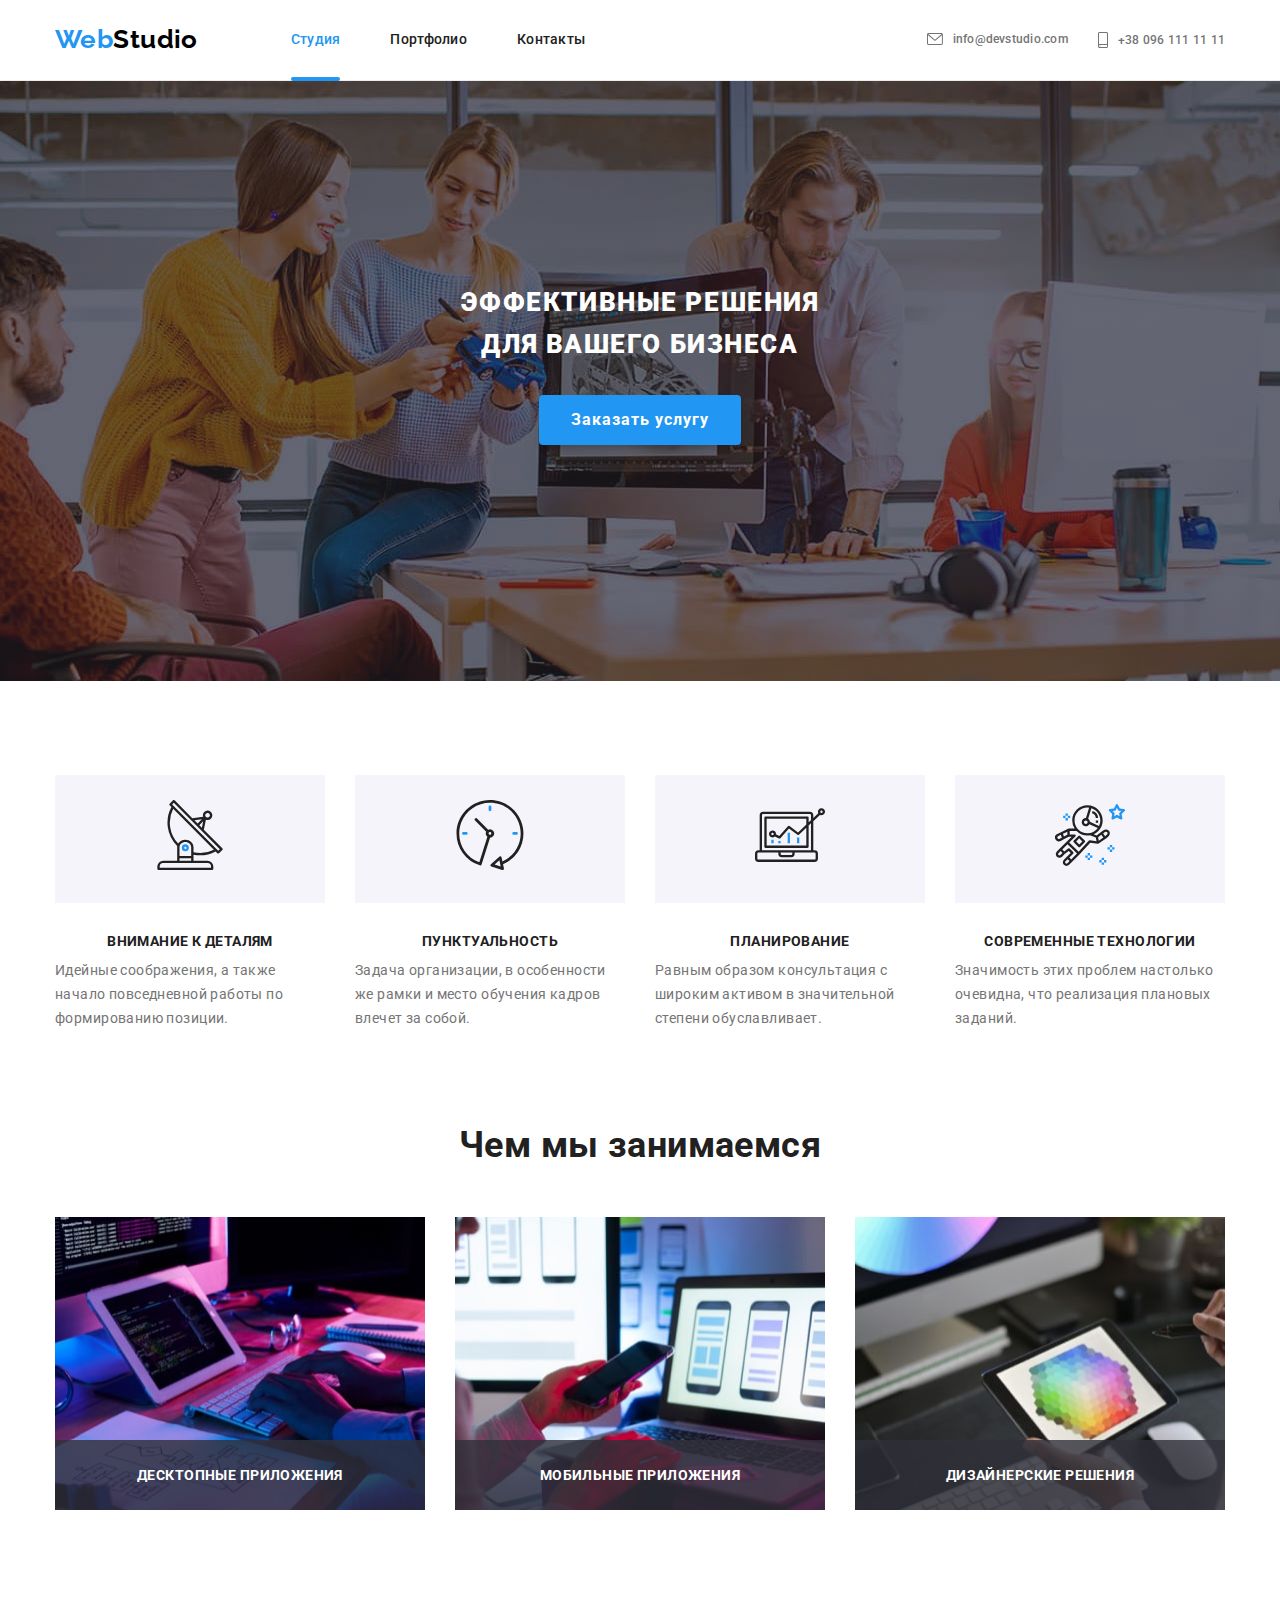
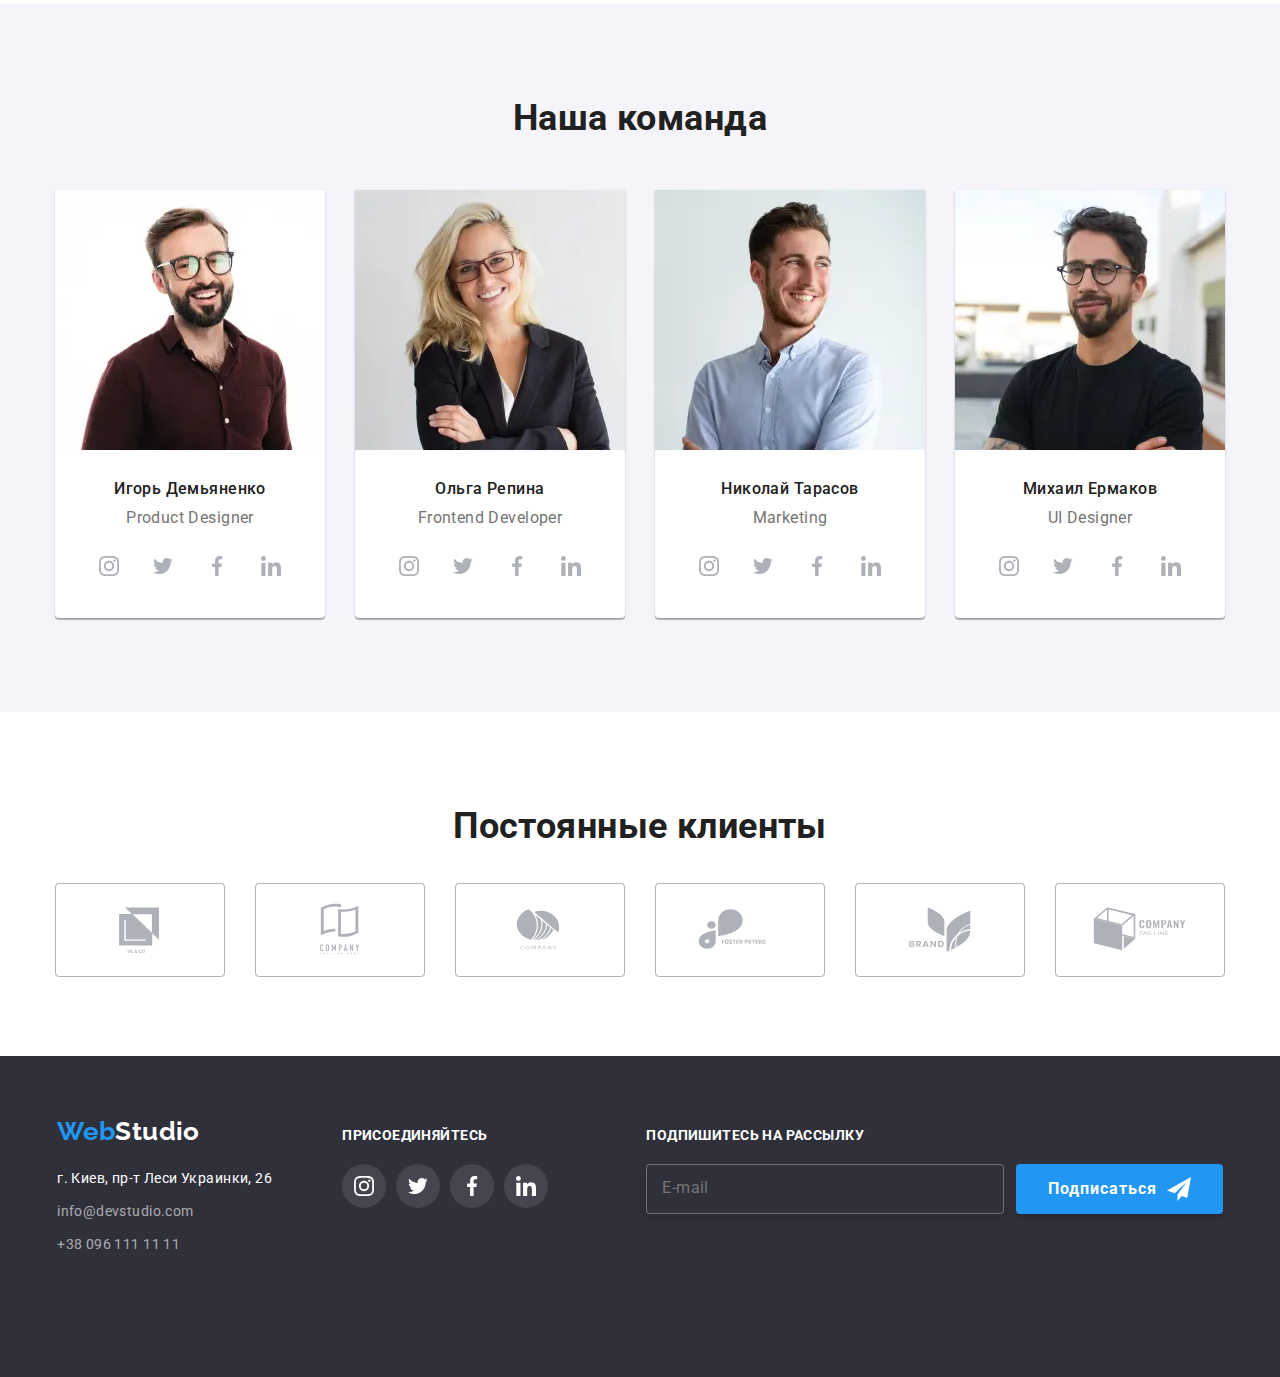
==== commit ae2aefd3: "webp team" ====
--- a/index.html
+++ b/index.html
@@ -190,24 +190,48 @@
           <h2 class="section__title">Чем мы занимаемся</h2>
           <ul class="work__list">
             <li class="work__item">
-              <a class="work__link" href=""
-                ><img src="images/img1.jpg" width="370" alt="Картинка 1" />
+              <a class="work__link" href="">
+                <img
+                  srcset="
+                    ./images/jpeg/desctop-aplication-370-min.jpg    1x,
+                    ./images/jpeg/desctop-aplication-370@2x-min.jpg 2x
+                  "
+                  src="./images/jpeg/desctop-aplication-370-min.jpg"
+                  width="370"
+                  alt="Картинка 1"
+                />
                 <div class="work__description">
                   <h3 class="work__text">Десктопные приложения</h3>
                 </div>
               </a>
             </li>
             <li class="work__item">
-              <a class="workt__link" href=""
-                ><img src="images/img2.jpg" width="370" alt="Картинка 2" />
+              <a class="workt__link" href="">
+                <img
+                  srcset="
+                    ./images/jpeg/mobile-aplication-370-min.jpg    1x,
+                    ./images/jpeg/mobile-aplication-370@2x-min.jpg 2x
+                  "
+                  src="./images/jpeg/mobile-aplication-370-min.jpg"
+                  width="370"
+                  alt="Картинка 2"
+                />
                 <div class="work__description">
                   <h3 class="work__text">Мобильные приложения</h3>
                 </div>
               </a>
             </li>
             <li class="work__item">
-              <a class="work__link" href=""
-                ><img src="images/img3.jpg" width="370" alt="Картинка 3" />
+              <a class="work__link" href="">
+                <img
+                  srcset="
+                    ./images/jpeg/dizainer-370-min.jpg    1x,
+                    ./images/jpeg/dizainer-370@2x-min.jpg 2x
+                  "
+                  src="./images/jpeg/dizainer-370-min.jpg"
+                  width="370"
+                  alt="Картинка 3"
+                />
                 <div class="work__description">
                   <h3 class="work__text">Дизайнерские решения</h3>
                 </div>
@@ -231,7 +255,7 @@
                     ./images/webp/igor-354@2x.webp 708w,
                     ./images/webp/igor-450@2x.webp 900w
                   "
-                  sizes="(min-width: 1200px) 25vw, (min-width: 768px) 50vw, 100vw"
+                  sizes="(min-width: 1200px) 15vw, (min-width: 1200px) 25vw, (min-width: 768px) 50vw, 100vw"
                   type="image/webp"
                 />
 
@@ -246,7 +270,7 @@
                   "
                   src="./images/jpeg/igor-270-min.jpg"
                   alt="Игорь Демьяненко"
-                  sizes="(min-width: 1200px) 25vw, (min-width: 768px) 50vw, 100vw"
+                  sizes="(min-width: 1200px) 15vw, (min-width: 1200px) 25vw, (min-width: 768px) 50vw, 100vw"
                 />
               </picture>
               <div class="team__card">
@@ -285,7 +309,34 @@
               </div>
             </li>
             <li class="team__item">
-              <img src="images/Olha.jpg" alt="Ольга Репина" />
+              <picture>
+                <source
+                  srcset="
+                    ./images/webp/olga-270.webp    270w,
+                    ./images/webp/olga-354.webp    354w,
+                    ./images/webp/olga-450.webp    450w,
+                    ./images/webp/olga-270@2x.webp 540w,
+                    ./images/webp/olga-354@2x.webp 708w,
+                    ./images/webp/olga-450@2x.webp 900w
+                  "
+                  sizes="(min-width: 1200px) 15vw, (min-width: 1200px) 25vw, (min-width: 768px) 50vw, 100vw"
+                  type="image/webp"
+                />
+
+                <img
+                  srcset="
+                    ./images/jpeg/olga-270-min.jpg    270w,
+                    ./images/jpeg/olga-354-min.jpg    354w,
+                    ./images/jpeg/olga-450-min.jpg    450w,
+                    ./images/jpeg/olga-270@2x-min.jpg 540w,
+                    ./images/jpeg/olga-354@2x-min.jpg 708w,
+                    ./images/jpeg/olga-450@2x-min.jpg 900w
+                  "
+                  src="./images/jpeg/olga-270-min.jpg"
+                  alt="Ольга Репина"
+                  sizes="(min-width: 1200px) 15vw, (min-width: 1200px) 25vw, (min-width: 768px) 50vw, 100vw"
+                />
+              </picture>
               <div class="team__card">
                 <h3 class="team__title">Ольга Репина</h3>
                 <p class="team__text" lang="en">Frontend Developer</p>
@@ -322,7 +373,34 @@
               </div>
             </li>
             <li class="team__item">
-              <img src="images/Nikolaj.jpg" alt="Николай Тарасов" />
+              <picture>
+                <source
+                  srcset="
+                    ./images/webp/nikolaj-270.webp    270w,
+                    ./images/webp/nikolaj-354.webp    354w,
+                    ./images/webp/nikolaj-450.webp    450w,
+                    ./images/webp/nikolaj-270@2x.webp 540w,
+                    ./images/webp/nikolaj-354@2x.webp 708w,
+                    ./images/webp/nikolaj-450@2x.webp 900w
+                  "
+                  sizes="(min-width: 1200px) 15vw, (min-width: 1200px) 25vw, (min-width: 768px) 50vw, 100vw"
+                  type="image/webp"
+                />
+
+                <img
+                  srcset="
+                    ./images/jpeg/nikolaj-270-min.jpg    270w,
+                    ./images/jpeg/nikolaj-354-min.jpg    354w,
+                    ./images/jpeg/nikolaj-450-min.jpg    450w,
+                    ./images/jpeg/nikolaj-270@2x-min.jpg 540w,
+                    ./images/jpeg/nikolaj-354@2x-min.jpg 708w,
+                    ./images/jpeg/nikolaj-450@2x-min.jpg 900w
+                  "
+                  src="./images/jpeg/nikolaj-270-min.jpg"
+                  alt="Николай Тарасов"
+                  sizes="(min-width: 1200px) 15vw, (min-width: 1200px) 25vw, (min-width: 768px) 50vw, 100vw"
+                />
+              </picture>
               <div class="team__card">
                 <h3 class="team__title">Николай Тарасов</h3>
                 <p class="team__text" lang="en">Marketing</p>
@@ -359,7 +437,34 @@
               </div>
             </li>
             <li class="team__item">
-              <img src="images/Misha.jpg" alt="Михаил Ермаков" />
+              <picture>
+                <source
+                  srcset="
+                    ./images/webp/mihail-270.webp    270w,
+                    ./images/webp/mihail-354.webp    354w,
+                    ./images/webp/mihail-450.webp    450w,
+                    ./images/webp/mihail-270@2x.webp 540w,
+                    ./images/webp/mihail-354@2x.webp 708w,
+                    ./images/webp/mihail-450@2x.webp 900w
+                  "
+                  sizes="(min-width: 1200px) 15vw, (min-width: 1200px) 25vw, (min-width: 768px) 50vw, 100vw"
+                  type="image/webp"
+                />
+
+                <img
+                  srcset="
+                    ./images/jpeg/mihail-270-min.jpg    270w,
+                    ./images/jpeg/mihail-354-min.jpg    354w,
+                    ./images/jpeg/mihail-450-min.jpg    450w,
+                    ./images/jpeg/mihail-270@2x-min.jpg 540w,
+                    ./images/jpeg/mihail-354@2x-min.jpg 708w,
+                    ./images/jpeg/mihail-450@2x-min.jpg 900w
+                  "
+                  src="./images/jpeg/mihail-270-min.jpg"
+                  alt="Михаил Ермаков"
+                  sizes="(min-width: 1200px) 15vw, (min-width: 1200px) 25vw, (min-width: 768px) 50vw, 100vw"
+                />
+              </picture>
               <div class="team__card">
                 <h3 class="team__title">Михаил Ермаков</h3>
                 <p class="team__text" lang="en">UI Designer</p>
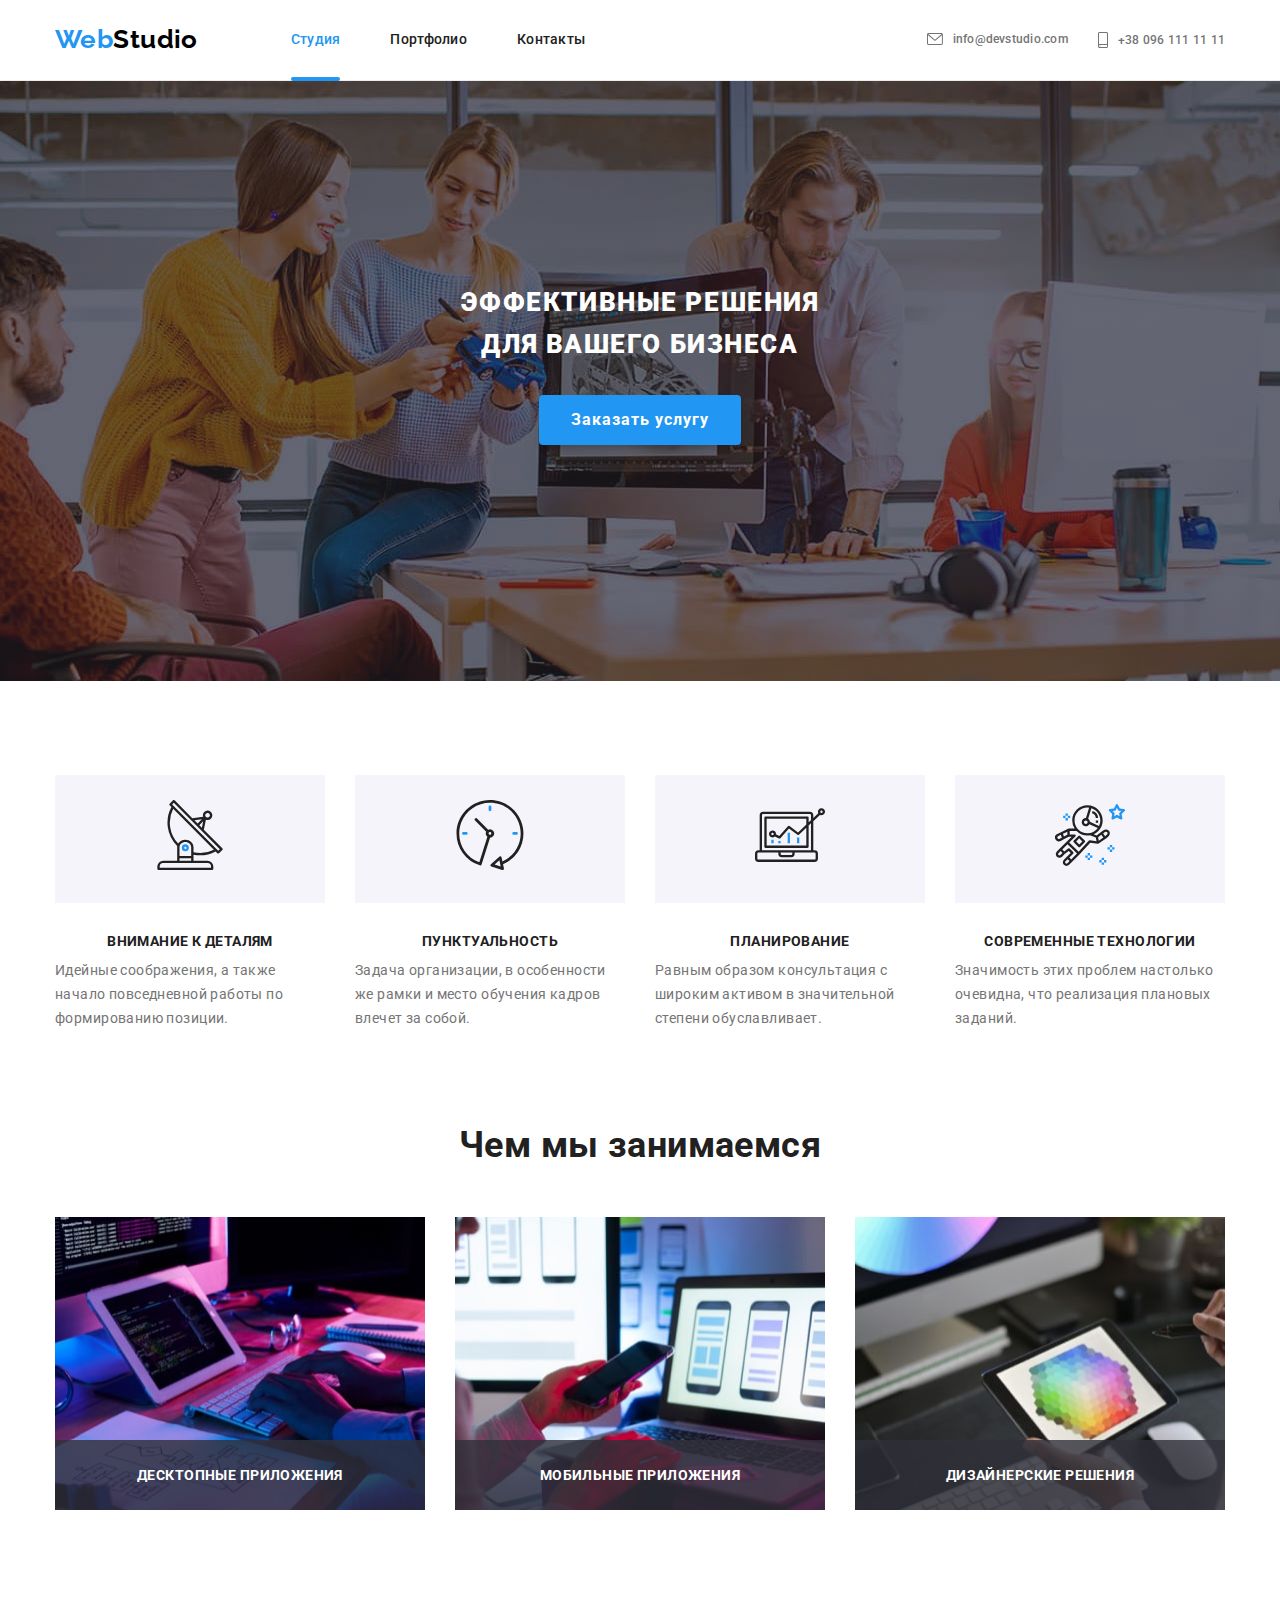
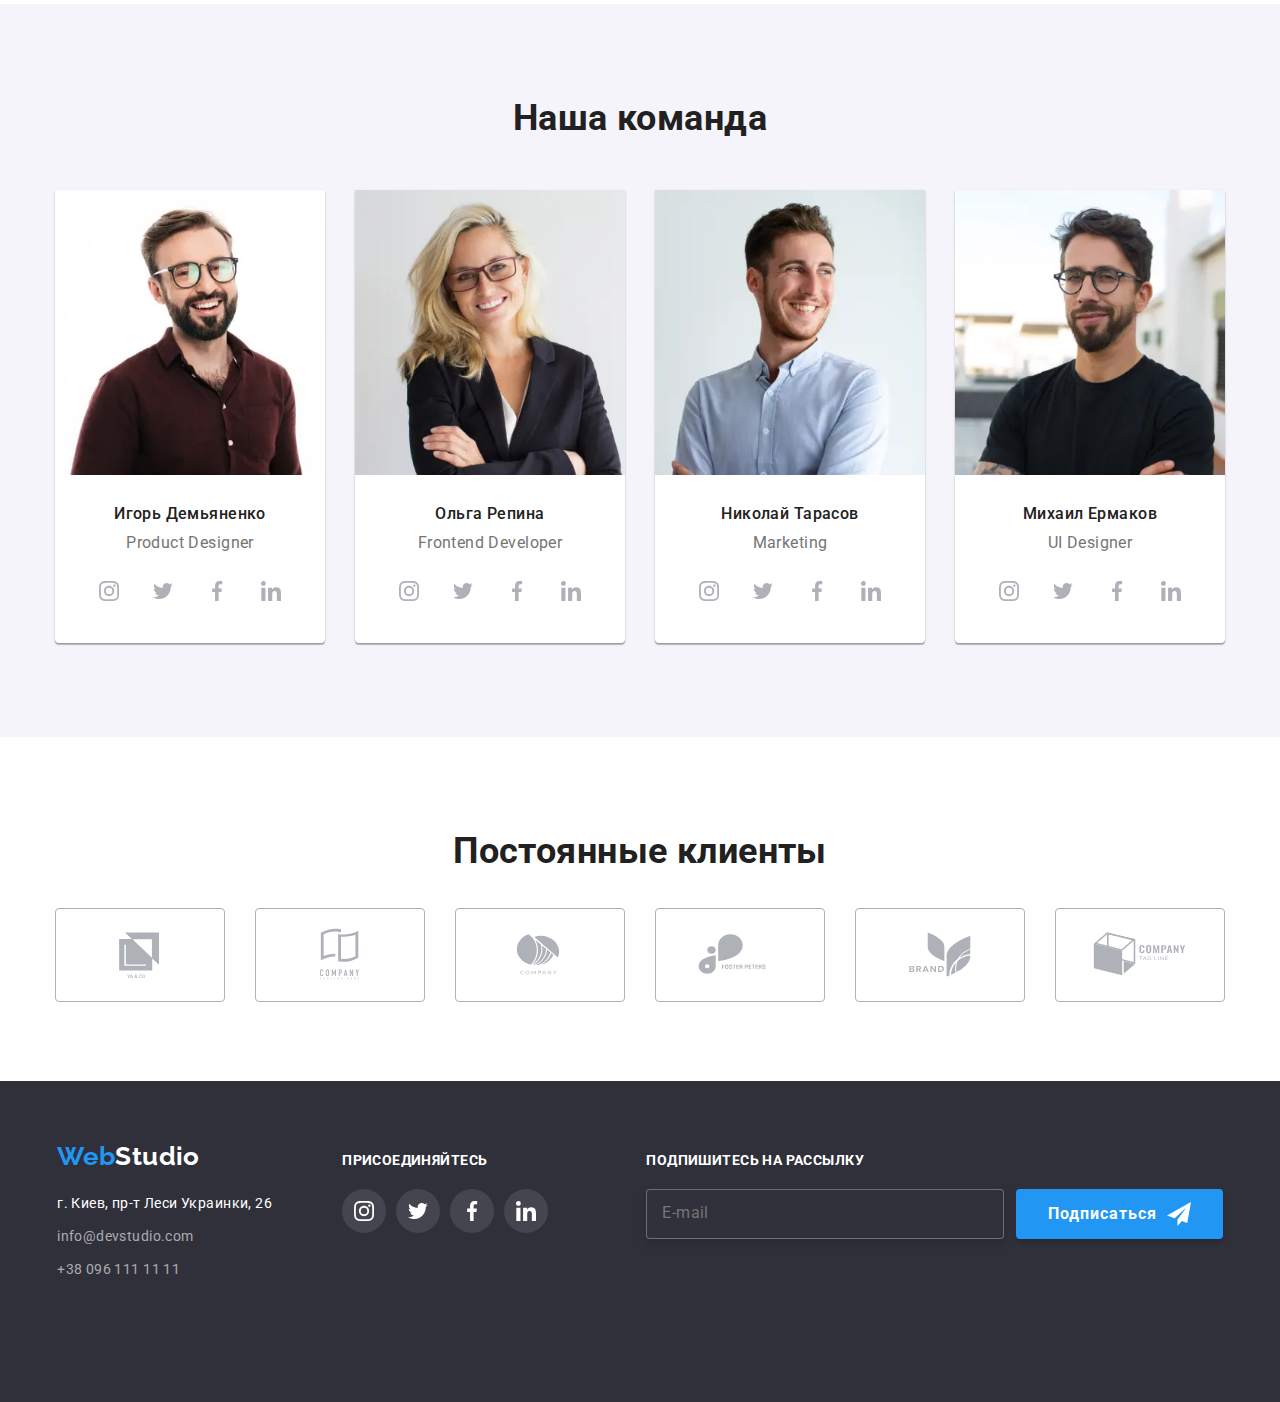
==== commit e8257b15: "portfolio img" ====
--- a/index.html
+++ b/index.html
@@ -255,7 +255,7 @@
                     ./images/webp/igor-354@2x.webp 708w,
                     ./images/webp/igor-450@2x.webp 900w
                   "
-                  sizes="(min-width: 1200px) 15vw, (min-width: 1200px) 25vw, (min-width: 768px) 50vw, 100vw"
+                  sizes="(min-width: 1400px) 15vw, (min-width: 1200px) 25vw, (min-width: 768px) 50vw, 100vw"
                   type="image/webp"
                 />
 
@@ -270,7 +270,7 @@
                   "
                   src="./images/jpeg/igor-270-min.jpg"
                   alt="Игорь Демьяненко"
-                  sizes="(min-width: 1200px) 15vw, (min-width: 1200px) 25vw, (min-width: 768px) 50vw, 100vw"
+                  sizes="(min-width: 1400px) 15vw, (min-width: 1200px) 25vw, (min-width: 768px) 50vw, 100vw"
                 />
               </picture>
               <div class="team__card">
@@ -319,7 +319,7 @@
                     ./images/webp/olga-354@2x.webp 708w,
                     ./images/webp/olga-450@2x.webp 900w
                   "
-                  sizes="(min-width: 1200px) 15vw, (min-width: 1200px) 25vw, (min-width: 768px) 50vw, 100vw"
+                  sizes="(min-width: 1400px) 15vw, (min-width: 1200px) 25vw, (min-width: 768px) 50vw, 100vw"
                   type="image/webp"
                 />
 
@@ -334,7 +334,7 @@
                   "
                   src="./images/jpeg/olga-270-min.jpg"
                   alt="Ольга Репина"
-                  sizes="(min-width: 1200px) 15vw, (min-width: 1200px) 25vw, (min-width: 768px) 50vw, 100vw"
+                  sizes="(min-width: 1400px) 15vw, (min-width: 1200px) 25vw, (min-width: 768px) 50vw, 100vw"
                 />
               </picture>
               <div class="team__card">
@@ -383,7 +383,7 @@
                     ./images/webp/nikolaj-354@2x.webp 708w,
                     ./images/webp/nikolaj-450@2x.webp 900w
                   "
-                  sizes="(min-width: 1200px) 15vw, (min-width: 1200px) 25vw, (min-width: 768px) 50vw, 100vw"
+                  sizes="(min-width: 1400px) 15vw, (min-width: 1200px) 25vw, (min-width: 768px) 50vw, 100vw"
                   type="image/webp"
                 />
 
@@ -398,7 +398,7 @@
                   "
                   src="./images/jpeg/nikolaj-270-min.jpg"
                   alt="Николай Тарасов"
-                  sizes="(min-width: 1200px) 15vw, (min-width: 1200px) 25vw, (min-width: 768px) 50vw, 100vw"
+                  sizes="(min-width: 1400px) 15vw, (min-width: 1200px) 25vw, (min-width: 768px) 50vw, 100vw"
                 />
               </picture>
               <div class="team__card">
@@ -447,7 +447,7 @@
                     ./images/webp/mihail-354@2x.webp 708w,
                     ./images/webp/mihail-450@2x.webp 900w
                   "
-                  sizes="(min-width: 1200px) 15vw, (min-width: 1200px) 25vw, (min-width: 768px) 50vw, 100vw"
+                  sizes="(min-width: 1400px) 15vw, (min-width: 1200px) 25vw, (min-width: 768px) 50vw, 100vw"
                   type="image/webp"
                 />
 
@@ -462,7 +462,7 @@
                   "
                   src="./images/jpeg/mihail-270-min.jpg"
                   alt="Михаил Ермаков"
-                  sizes="(min-width: 1200px) 15vw, (min-width: 1200px) 25vw, (min-width: 768px) 50vw, 100vw"
+                  sizes="(min-width: 1400px) 15vw, (min-width: 1200px) 25vw, (min-width: 768px) 50vw, 100vw"
                 />
               </picture>
               <div class="team__card">
--- a/css/main.min.css
+++ b/css/main.min.css
@@ -1,2 +1,2 @@
-h1,h2,h3,h4,h5,h6,p,ul{margin-top:0px;margin-bottom:0px;list-style-type:none;padding:0}a{text-decoration:none}.visually-hidden{position:absolute;white-space:nowrap;width:1px;height:1px;overflow:hidden;border:0;padding:0;clip:rect(0 0 0 0);-webkit-clip-path:inset(50%);clip-path:inset(50%);margin:-1px}body{font-family:"Roboto",sans-serif;background-color:#fff;color:#757575;font-weight:400;font-size:14px;line-height:1.71;letter-spacing:.03em}img{width:100%;height:auto;display:block}.section{padding-top:60px;padding-bottom:60px}@media screen and (min-width: 1200px){.section{padding-top:94px;padding-bottom:94px}}.section__title{text-align:center;color:#212121;font-weight:700;font-size:36px;line-height:1.16;margin-bottom:30px}@media screen and (min-width: 1200px){.section__title{margin-bottom:50px}}.container{padding-left:15px;padding-right:15px;margin-left:auto;margin-right:auto}@media screen and (min-width: 480px){.container{width:480px}}@media screen and (min-width: 768px){.container{width:768px}}@media screen and (min-width: 1200px){.container{width:1200px}}.btn{min-width:200px;height:50px;padding:10px 32px;border:none;border-radius:4px;background-color:#2196f3;color:#fff;font-weight:700;font-size:16px;line-height:1.88;text-align:center;letter-spacing:0.06em;cursor:pointer;-webkit-box-shadow:0px 4px 4px rgba(0,0,0,0.15);box-shadow:0px 4px 4px rgba(0,0,0,0.15);-webkit-transition:background-color 250ms cubic-bezier(0.4, 0, 0.2, 1),-webkit-box-shadow 250ms cubic-bezier(0.4, 0, 0.2, 1);transition:background-color 250ms cubic-bezier(0.4, 0, 0.2, 1),-webkit-box-shadow 250ms cubic-bezier(0.4, 0, 0.2, 1);transition:background-color 250ms cubic-bezier(0.4, 0, 0.2, 1),box-shadow 250ms cubic-bezier(0.4, 0, 0.2, 1);transition:background-color 250ms cubic-bezier(0.4, 0, 0.2, 1),box-shadow 250ms cubic-bezier(0.4, 0, 0.2, 1),-webkit-box-shadow 250ms cubic-bezier(0.4, 0, 0.2, 1)}.feateres__cart,.work__list,.team__list,.clients__card,.filtr__card{list-style-type:none;padding-left:0px;padding-right:0px}.page-header__container{display:-webkit-box;display:-ms-flexbox;display:flex;-webkit-box-align:center;-ms-flex-align:center;align-items:center}@media screen and (max-width: 767px){.page-header__container{-webkit-box-pack:justify;-ms-flex-pack:justify;justify-content:space-between}}.page-header{position:relative;border-bottom:1px solid #ececec}@media screen and (max-width: 767px){.page-heder__nav-contact{display:none}.page-heder__nav-contact.is-open{display:-webkit-box;display:-ms-flexbox;display:flex;width:100%;z-index:999;-webkit-box-orient:vertical;-webkit-box-direction:normal;-ms-flex-direction:column;flex-direction:column;position:absolute;top:100%;left:0;background-color:white;padding:48px 40px}}@media screen and (min-width: 768px){.page-heder__nav-contact{margin-left:88px;display:-webkit-box;display:-ms-flexbox;display:flex;-webkit-box-align:center;-ms-flex-align:center;align-items:center;-webkit-box-flex:1;-ms-flex-positive:1;flex-grow:1}}@media screen and (min-width: 1200px){.page-heder__nav-contact{margin-left:93px}}.logo{font-family:"Raleway",sans-serif;color:#000;font-weight:700;font-size:24px;line-height:1.2;padding-top:16px;padding-bottom:16px;-webkit-transition:color 250ms cubic-bezier(0.4, 0, 0.2, 1);transition:color 250ms cubic-bezier(0.4, 0, 0.2, 1)}.logo::before{content:'Web';color:#2196f3}.logo:hover,.logo:focus{color:#2196f3}@media screen and (min-width: 1200px){.logo{font-size:26px}}.footer__logo{display:block;color:#fff;margin-bottom:20px;padding:0}@media screen and (max-width: 767px){.site-nav{-webkit-box-flex:2;-ms-flex-positive:2;flex-grow:2;height:514px}}@media screen and (min-width: 768px){.site-nav{list-style-type:none;display:-webkit-box;display:-ms-flexbox;display:flex;padding-left:0px;padding-right:0px}}.site-nav__item{display:-webkit-box;display:-ms-flexbox;display:flex}@media screen and (min-width: 768px){.site-nav__item:not(:first-child){margin-left:50px}}.site-nav__link{letter-spacing:0.02em;font-weight:500;display:-webkit-box;display:-ms-flexbox;display:flex;padding-top:32px;padding-bottom:32px;position:relative;color:#212121;line-height:1.14;-webkit-transition:color 250ms cubic-bezier(0.4, 0, 0.2, 1);transition:color 250ms cubic-bezier(0.4, 0, 0.2, 1)}@media screen and (max-width: 767px){.site-nav__link{font-size:40px;line-height:1.17;padding-top:16px;padding-bottom:16px}}.site-nav__link:hover,.site-nav__link:focus{color:#2196f3}.site-nav__link--active{color:#2196f3}@media screen and (min-width: 768px){.site-nav__link--active:after{content:'';position:absolute;bottom:-1px;left:0;width:100%;height:4px;border-radius:2px;background:#2196f3}}@media screen and (max-width: 767px){.contact{display:-webkit-box;display:-ms-flexbox;display:flex;-webkit-box-orient:vertical;-webkit-box-direction:reverse;-ms-flex-direction:column-reverse;flex-direction:column-reverse;padding-bottom:64px}.contact__email,.contact__tel{display:none}}@media screen and (min-width: 768px){.contact{margin-left:auto}.contact__email,.contact__tel{margin-right:10px;-ms-flex-item-align:center;-ms-grid-row-align:center;align-self:center;fill:currentColor}}@media screen and (min-width: 1200px){.contact{display:-webkit-box;display:-ms-flexbox;display:flex}}.contact__item:not(:last-child){margin-bottom:10px}@media screen and (max-width: 767px){.contact__item{padding-top:16px;padding-bottom:16px}}@media screen and (min-width: 1200px){.contact__item:not(:last-child){margin-bottom:0;margin-right:30px}}.contact__link{display:-webkit-box;display:-ms-flexbox;display:flex;-webkit-box-pack:start;-ms-flex-pack:start;justify-content:start;-webkit-box-align:center;-ms-flex-align:center;align-items:center;color:#757575;font-weight:500;line-height:1.2;letter-spacing:0.02em;font-size:12px;-webkit-transition:color 250ms cubic-bezier(0.4, 0, 0.2, 1);transition:color 250ms cubic-bezier(0.4, 0, 0.2, 1)}@media screen and (max-width: 767px){.contact__link{font-size:34px}}.contact__link:hover,.contact__link:focus{color:#2196f3;fill:#2196f3}@media screen and (min-width: 1200px){.contact__link{padding-top:32px;padding-bottom:32px;-webkit-box-pack:center;-ms-flex-pack:center;justify-content:center}}.hero{max-width:576px;margin-left:auto;margin-right:auto;text-align:center;background-size:cover;background-repeat:no-repeat;background-position:center;background-color:#c4c4c4;padding-top:118px;padding-bottom:118px;background-image:-webkit-gradient(linear, left top, right top, from(rgba(47,48,58,0.4)), to(rgba(47,48,58,0.4))),url(../../images/hero-bgr/hero-mobile.jpg);background-image:linear-gradient(to right, rgba(47,48,58,0.4), rgba(47,48,58,0.4)),url(../../images/hero-bgr/hero-mobile.jpg)}@media (-webkit-min-device-pixel-ratio: 2), (min-resolution: 2dppx){.hero{background-image:-webkit-gradient(linear, left top, right top, from(rgba(47,48,58,0.4)), to(rgba(47,48,58,0.4))),url(../../images/hero-bgr/hero-mobile@2x.jpg);background-image:linear-gradient(to right, rgba(47,48,58,0.4), rgba(47,48,58,0.4)),url(../../images/hero-bgr/hero-mobile@2x.jpg)}}@media screen and (min-width: 576px){.hero{max-width:980px;background-image:-webkit-gradient(linear, left top, right top, from(rgba(47,48,58,0.4)), to(rgba(47,48,58,0.4))),url(../../images/hero-bgr/hero-tablet.jpg);background-image:linear-gradient(to right, rgba(47,48,58,0.4), rgba(47,48,58,0.4)),url(../../images/hero-bgr/hero-tablet.jpg)}}@media screen and (min-width: 576px) and (-webkit-min-device-pixel-ratio: 2), screen and (min-width: 576px) and (min-resolution: 2dppx){.hero{background-image:-webkit-gradient(linear, left top, right top, from(rgba(47,48,58,0.4)), to(rgba(47,48,58,0.4))),url(../../images/hero-bgr/hero-tablet@2x.jpg);background-image:linear-gradient(to right, rgba(47,48,58,0.4), rgba(47,48,58,0.4)),url(../../images/hero-bgr/hero-tablet@2x.jpg)}}@media screen and (min-width: 981px){.hero{max-width:1600px;height:600px;padding-top:200px;padding-bottom:200px;background-image:-webkit-gradient(linear, left top, right top, from(rgba(47,48,58,0.4)), to(rgba(47,48,58,0.4))),url(../../images/hero-bgr/hero-laptop.jpg);background-image:linear-gradient(to right, rgba(47,48,58,0.4), rgba(47,48,58,0.4)),url(../../images/hero-bgr/hero-laptop.jpg)}}@media screen and (min-width: 981px) and (-webkit-min-device-pixel-ratio: 2), screen and (min-width: 981px) and (min-resolution: 2dppx){.hero{background-image:-webkit-gradient(linear, left top, right top, from(rgba(47,48,58,0.4)), to(rgba(47,48,58,0.4))),url(../../images/hero-bgr/hero-laptop@2x.jpg);background-image:linear-gradient(to right, rgba(47,48,58,0.4), rgba(47,48,58,0.4)),url(../../images/hero-bgr/hero-laptop@2x.jpg)}}.hero__title{font-weight:900;font-size:26px;line-height:1.62;letter-spacing:0.06em;text-transform:uppercase;color:#fff;margin-bottom:30px}.btn:hover,.btn:focus{background-color:#188ce8}.backdrop{position:fixed;top:0;left:0;width:100%;height:100%;padding:94px 15px 0;background-color:rgba(0,0,0,0.2);z-index:99;opacity:1;overflow-y:scroll;-webkit-transition:opacity 250ms cubic-bezier(0.4, 0, 0.2, 1);transition:opacity 250ms cubic-bezier(0.4, 0, 0.2, 1)}.backdrop.is-hidden{opacity:0;pointer-events:none}@media screen and (min-width: 481px){.backdrop{padding:15px}}.backdrop.is-hidden .modal{-webkit-transform:translate(-50%, -50%) scale(0.8);transform:translate(-50%, -50%) scale(0.8)}.modal{position:relative;padding:40px;max-width:450px;-webkit-box-shadow:0px 1px 3px rgba(0,0,0,0.12),0px 1px 1px rgba(0,0,0,0.14),0px 2px 1px rgba(0,0,0,0.2);box-shadow:0px 1px 3px rgba(0,0,0,0.12),0px 1px 1px rgba(0,0,0,0.14),0px 2px 1px rgba(0,0,0,0.2);border-radius:4px;border-radius:4px;background-color:#fff;-webkit-transition:-webkit-transform 250ms cubic-bezier(0.4, 0, 0.2, 1);transition:-webkit-transform 250ms cubic-bezier(0.4, 0, 0.2, 1);transition:transform 250ms cubic-bezier(0.4, 0, 0.2, 1);transition:transform 250ms cubic-bezier(0.4, 0, 0.2, 1), -webkit-transform 250ms cubic-bezier(0.4, 0, 0.2, 1)}@media screen and (min-width: 481px){.modal{position:absolute;top:50%;left:50%;max-width:528px;width:calc(100% - 30px);-webkit-transform:translate(-50%, -50%) scale(1);transform:translate(-50%, -50%) scale(1)}}.btn-close{display:-webkit-box;display:-ms-flexbox;display:flex;-webkit-box-pack:center;-ms-flex-pack:center;justify-content:center;-webkit-box-align:center;-ms-flex-align:center;align-items:center;position:absolute;top:8px;right:8px;color:#000;width:30px;height:30px;border-radius:50%;background:#fff;border:1px solid rgba(0,0,0,0.1);padding:6px;cursor:pointer;-webkit-transition:color 250ms cubic-bezier(0.4, 0, 0.2, 1);transition:color 250ms cubic-bezier(0.4, 0, 0.2, 1)}.btn-close:hover,.btn-close:focus{color:#2196f3}.btn-close__icone-close{fill:currentColor}.modal__group{position:relative;display:-webkit-box;display:-ms-flexbox;display:flex;-webkit-box-orient:vertical;-webkit-box-direction:normal;-ms-flex-direction:column;flex-direction:column;color:#212121}.modal__text{color:#000;font-weight:700;font-size:20px;line-height:1.5;margin-bottom:12px}.modal__label{display:block;font-size:12px;line-height:1.16;letter-spacing:0.01em;margin-bottom:4px;margin-top:10px;text-align:start;color:#757575}.modal__input{height:40px;padding:11px 12px 11px 42px;outline:none;border:1px solid rgba(33,33,33,0.2);border-radius:4px;-webkit-transition:border 250ms cubic-bezier(0.4, 0, 0.2, 1);transition:border 250ms cubic-bezier(0.4, 0, 0.2, 1)}.modal__input:focus{border:1px solid #2196f3}.modal__icon{position:absolute;top:50%;left:15px;-webkit-transform:translateY(-50%);transform:translateY(-50%);fill:currentColor;-webkit-transition:fill 250ms cubic-bezier(0.4, 0, 0.2, 1);transition:fill 250ms cubic-bezier(0.4, 0, 0.2, 1)}.modal__input:focus ~ .modal__icon{fill:#2196f3}.modal__textarea{resize:none;padding:12px 16px;margin-bottom:20px;height:120px}.modal__textarea::-webkit-input-placeholder{color:rgba(117,117,117,0.5)}.modal__textarea:-ms-input-placeholder{color:rgba(117,117,117,0.5)}.modal__textarea::-ms-input-placeholder{color:rgba(117,117,117,0.5)}.modal__textarea::placeholder{color:rgba(117,117,117,0.5)}.checkbox{position:relative;display:-webkit-box;display:-ms-flexbox;display:flex;margin-bottom:30px;-webkit-box-align:center;-ms-flex-align:center;align-items:center}.checkbox__label{display:inline-block;padding-left:20px;font-size:12px;line-height:1.2}.checkbox__icon-checked{position:absolute;top:50%;left:0px;-webkit-transform:translateY(-50%);transform:translateY(-50%);display:inline-block;width:16px;height:15px;border:1px solid #212121;pointer-events:none;border-radius:2px;-webkit-transition:background-color 250ms cubic-bezier(0.4, 0, 0.2, 1);transition:background-color 250ms cubic-bezier(0.4, 0, 0.2, 1)}.checkbox__input{display:inline-block;position:absolute;white-space:nowrap;width:1px;height:1px;overflow:hidden;border:0;padding:0;clip:rect(0 0 0 0);-webkit-clip-path:inset(50%);clip-path:inset(50%);margin:-1px;-webkit-transition:fill 250ms cubic-bezier(0.4, 0, 0.2, 1);transition:fill 250ms cubic-bezier(0.4, 0, 0.2, 1)}.checkbox__input:checked ~ .checkbox__icon-checked{background-image:url(../images/icon-check.svg);background-position:center;background-size:contain;background-repeat:no-repeat;background-color:#2196f3;border-color:#2196f3}.checkbox__input:focus ~ .checkbox__icon-checked{border:1px solid #2196f3}.checkbox__link{color:#2196f3;text-decoration:underline}.checkbox__link:hover,.checkbox__link:focus{text-decoration:none}.feateres__cart{display:block}@media screen and (min-width: 768px){.feateres__cart{display:-webkit-box;display:-ms-flexbox;display:flex;margin:-15px;-ms-flex-wrap:wrap;flex-wrap:wrap}}@media screen and (min-width: 768px){.feateres__item{width:calc((100% - 4*15px) / 2);margin:15px}}@media screen and (min-width: 1200px){.feateres__item{width:calc((100% - 8 * 15px) / 4)}}.feateres__icon{display:block;width:100%;padding:25px 100px;margin-bottom:30px;text-align:center;background-color:#f5f4fa}.feateres__title{font-weight:700;font-size:14px;line-height:16px;text-align:center;text-transform:uppercase;color:#212121;margin-bottom:10px}@media screen and (max-width: 1199px){.work{display:none}}.work__list{display:-webkit-box;display:-ms-flexbox;display:flex;-ms-flex-wrap:wrap;flex-wrap:wrap}.section--padding-null{padding-top:0px}.work__item{position:relative;width:calc((100% - 60px) / 3);margin-right:30px}.work__item:nth-child(3n){margin-right:0px}.work__description{display:-webkit-box;display:-ms-flexbox;display:flex;-webkit-box-pack:center;-ms-flex-pack:center;justify-content:center;-webkit-box-align:center;-ms-flex-align:center;align-items:center;position:absolute;width:100%;height:70px;bottom:0;left:0;text-align:center;background:rgba(47,48,58,0.8)}.work__text{font-weight:700;font-size:14px;text-transform:uppercase;color:#fff}.team__list{display:block;text-align:center}@media screen and (min-width: 768px){.team__list{display:-webkit-box;display:-ms-flexbox;display:flex;-ms-flex-wrap:wrap;flex-wrap:wrap}}.section--bgr-grey{background-color:#f5f4fa}.team__item{display:block;width:100%;background-color:#fff;-webkit-box-shadow:0px 1px 3px rgba(0,0,0,0.12),0px 1px 1px rgba(0,0,0,0.14),0px 2px 1px rgba(0,0,0,0.2);box-shadow:0px 1px 3px rgba(0,0,0,0.12),0px 1px 1px rgba(0,0,0,0.14),0px 2px 1px rgba(0,0,0,0.2);border-radius:0px 0px 4px 4px;margin-bottom:30px}.team__item:last-child{margin-bottom:0px}@media screen and (min-width: 768px){.team__item{width:calc((100% - 30px) / 2);margin-right:30px;margin-bottom:30px}.team__item:nth-child(2n){margin-right:0px}.team__item:nth-child(n+3){margin-bottom:0px}}@media screen and (min-width: 1200px){.team__item{width:calc((100% - 90px) / 4);margin-right:30px;margin-bottom:0}.team__item:nth-child(2n){margin-right:30px}.team__item:nth-child(4n){margin-right:0px}}.team__card{padding:30px 0 24px}@media screen and (min-width: 1200px){.team__card{padding:30px 0}}.team__title{margin-bottom:10px;font-weight:500;font-size:16px;line-height:1.18;color:#212121}.team__text{font-size:16px;line-height:1.18}.social-network{padding:0 32px;margin-top:16px;display:-webkit-box;display:-ms-flexbox;display:flex;-webkit-box-pack:center;-ms-flex-pack:center;justify-content:center;-webkit-box-align:center;-ms-flex-align:center;align-items:center}.social-network__item:not(:first-child){margin-left:10px}.social-network__link{display:-webkit-box;display:-ms-flexbox;display:flex;-webkit-box-pack:center;-ms-flex-pack:center;justify-content:center;-webkit-box-align:center;-ms-flex-align:center;align-items:center;width:44px;height:44px;border-radius:50%;border:none;background-color:#fff;color:#afb1b8;-webkit-transition:color 250ms cubic-bezier(0.4, 0, 0.2, 1),background-color 250ms cubic-bezier(0.4, 0, 0.2, 1);transition:color 250ms cubic-bezier(0.4, 0, 0.2, 1),background-color 250ms cubic-bezier(0.4, 0, 0.2, 1)}.social-network__link:hover,.social-network__link:focus{color:#fff;background-color:#2196f3}.social-network__icon{fill:currentColor}.clients__card{text-align:center;padding:0;margin:-15px;display:-webkit-box;display:-ms-flexbox;display:flex;-ms-flex-wrap:wrap;flex-wrap:wrap}.clients__item{width:calc((100% - 60px) / 2);margin:15px}@media screen and (min-width: 768px){.clients__item{width:calc((100% - 90px) / 3)}}@media screen and (min-width: 1200px){.clients__item{width:calc((100% - 180px) / 6);margin:0 15px}}.clients__icon{fill:currentColor;display:block;width:100%}.clients__link{text-decoration:none;display:block;padding:16px 32px;border:1px solid #afb1b8;border-radius:4px;color:#afb1b8;cursor:pointer;-webkit-transition:color 250ms cubic-bezier(0.4, 0, 0.2, 1),border 250ms cubic-bezier(0.4, 0, 0.2, 1);transition:color 250ms cubic-bezier(0.4, 0, 0.2, 1),border 250ms cubic-bezier(0.4, 0, 0.2, 1)}.clients__link:hover,.clients__link:focus{color:#2196f3;border:1px solid #2196f3}.footer{padding-top:60px;padding-bottom:60px;background-color:#2f303a;text-align:center}@media screen and (min-width: 1200px){.footer{text-align:start}}@media screen and (min-width: 768px){.footer-adres{display:inline-block}}.adres__card{display:inline-block;list-style-type:none;padding-left:0px}.adres__item:not(:last-child){margin-bottom:8px}@media screen and (min-width: 1200px){.adres__item:not(:last-child){margin-bottom:9px}}.adres{font-style:normal;display:block;margin:0 auto}.adres__link{color:#ffffff99;text-decoration:none;-webkit-transition:color 250ms cubic-bezier(0.4, 0, 0.2, 1);transition:color 250ms cubic-bezier(0.4, 0, 0.2, 1)}.adres__link:focus,.adres__link:hover{color:#2196f3}.adres__text{color:#fff}.footer-social{display:block}@media screen and (min-width: 1200px){.footer-social{display:-webkit-box;display:-ms-flexbox;display:flex;-ms-flex-pack:distribute;justify-content:space-around;-webkit-box-align:baseline;-ms-flex-align:baseline;align-items:baseline}}.social-adres{margin-top:12px;padding-top:60px;padding-bottom:60px}@media screen and (min-width: 768px){.social-adres{padding:0}}@media screen and (min-width: 1200px){.social-adres{margin-left:70px}}.social-network--pdl-null{margin-top:0;padding:0}.social-adres__label{font-weight:700;color:#fff;line-height:1.13;text-transform:uppercase;margin-bottom:20px}.social-network__link--bgr-light{background:rgba(255,255,255,0.1)}.social-network__icon--white{fill:#fff}@media screen and (min-width: 1200px){.subscribe{margin-left:94px}}.subscribe__btn{display:-webkit-box;display:-ms-flexbox;display:flex;-webkit-box-pack:center;-ms-flex-pack:center;justify-content:center;-webkit-box-align:center;-ms-flex-align:center;align-items:center;margin:0 auto}@media screen and (min-width: 1200px){.subscribe__btn{margin-left:12px}}.subscribe__form{position:relative;text-align:center}@media screen and (min-width: 1200px){.subscribe__form{display:-webkit-box;display:-ms-flexbox;display:flex}}.subscribe__input{display:block;padding:15px 16px;width:100%;height:50px;border:1px solid rgba(255,255,255,0.3);background-color:#2f303a;-webkit-filter:drop-shadow(0px 4px 4px rgba(0,0,0,0.15));filter:drop-shadow(0px 4px 4px rgba(0,0,0,0.15));border-radius:4px;margin-bottom:20px;color:#fff;font-size:16px;line-height:1.25}@media screen and (min-width: 768px){.subscribe__input{width:450px;margin-left:auto;margin-right:auto}}@media screen and (min-width: 1200px){.subscribe__input{width:358px}}.subscribe__label{position:absolute;font-size:16px;line-height:1.25;display:-webkit-box;display:-ms-flexbox;display:flex;-webkit-box-align:center;-ms-flex-align:center;align-items:center;color:#757575;top:0;left:16px;-webkit-transform:translateY(70%);transform:translateY(70%);-webkit-transition:-webkit-transform 250ms linear;transition:-webkit-transform 250ms linear;transition:transform 250ms linear;transition:transform 250ms linear, -webkit-transform 250ms linear}.subscribe__input:focus+.subscribe__label,.subscribe__input:not(:placeholder-shown)+.subscribe__label{-webkit-transform:translate(0px, -110%);transform:translate(0px, -110%)}@media screen and (min-width: 1200px){.subscribe__input:focus+.subscribe__label,.subscribe__input:not(:placeholder-shown)+.subscribe__label{-webkit-transform:translate(-70px, 70%);transform:translate(-70px, 70%)}}@media screen and (min-width: 768px){.subscribe__label{left:160px}}@media screen and (min-width: 1200px){.subscribe__label{left:16px}}.subscribe__icon{margin-left:10px}.subscribe__text{font-weight:700;color:#fff;line-height:1.13;text-transform:uppercase;margin-bottom:20px}.filtr__card{display:-webkit-box;display:-ms-flexbox;display:flex}@media screen and (max-width: 767px){.filtr__card{padding-bottom:46px;-ms-flex-wrap:wrap;flex-wrap:wrap;margin:-7.5px -4px}}@media screen and (min-width: 768px){.filtr__card{padding-bottom:30px;-webkit-box-pack:center;-ms-flex-pack:center;justify-content:center}}@media screen and (min-width: 1200px){.filtr__card{padding-bottom:50px}}.btn-portfolio{background-color:#f5f4fa;color:#212121;font-family:'Roboto', sans-serif;font-weight:500;font-size:16px;line-height:1.62;text-align:center;cursor:pointer;min-height:38px;min-width:73px;padding:6px 22px;border:none;border-radius:4px;-webkit-transition:background-color 250ms cubic-bezier(0.4, 0, 0.2, 1),color 250ms var(--cubik),-webkit-box-shadow 250ms cubic-bezier(0.4, 0, 0.2, 1);transition:background-color 250ms cubic-bezier(0.4, 0, 0.2, 1),color 250ms var(--cubik),-webkit-box-shadow 250ms cubic-bezier(0.4, 0, 0.2, 1);transition:background-color 250ms cubic-bezier(0.4, 0, 0.2, 1),color 250ms var(--cubik),box-shadow 250ms cubic-bezier(0.4, 0, 0.2, 1);transition:background-color 250ms cubic-bezier(0.4, 0, 0.2, 1),color 250ms var(--cubik),box-shadow 250ms cubic-bezier(0.4, 0, 0.2, 1),-webkit-box-shadow 250ms cubic-bezier(0.4, 0, 0.2, 1)}.btn-portfolio:hover,.btn-portfolio:focus{background-color:#2196f3;color:#fff;-webkit-box-shadow:0px 3px 1px rgba(0,0,0,0.1),0px 1px 2px rgba(0,0,0,0.08),0px 2px 2px rgba(0,0,0,0.12);box-shadow:0px 3px 1px rgba(0,0,0,0.1),0px 1px 2px rgba(0,0,0,0.08),0px 2px 2px rgba(0,0,0,0.12)}.btn-portfolio--active{background-color:#2196f3;color:#fff;-webkit-box-shadow:0px 3px 1px rgba(0,0,0,0.1),0px 1px 2px rgba(0,0,0,0.08),0px 2px 2px rgba(0,0,0,0.12);box-shadow:0px 3px 1px rgba(0,0,0,0.1),0px 1px 2px rgba(0,0,0,0.08),0px 2px 2px rgba(0,0,0,0.12)}@media screen and (max-width: 767px){.filtr__item{margin:7.5px 4px}}@media screen and (min-width: 768px){.filtr__item:not(:first-child){margin-left:8px}}@media screen and (min-width: 768px){.prt-work{margin:-15px;display:-webkit-box;display:-ms-flexbox;display:flex;-ms-flex-wrap:wrap;flex-wrap:wrap;-webkit-box-align:stretch;-ms-flex-align:stretch;align-items:stretch}}.prt-work__item{max-width:100%}@media screen and (max-width: 767px){.prt-work__item{margin-bottom:30px}}@media screen and (min-width: 768px){.prt-work__item{width:calc((100% - 4 * 15px) / 2);margin:15px}}@media screen and (min-width: 1200px){.prt-work__item{width:calc((100% - 6 * 15px) / 3)}}.text-contein{display:-webkit-box;display:-ms-flexbox;display:flex;-webkit-box-pack:center;-ms-flex-pack:center;justify-content:center;-webkit-box-align:center;-ms-flex-align:center;align-items:center;position:absolute;width:100%;height:100%;padding:0px 24px;background:rgba(33,150,243,0.9);overflow:hidden;-webkit-transform:translateY(0%);transform:translateY(0%);-webkit-transition:-webkit-transform 250ms cubic-bezier(0.4, 0, 0.2, 1);transition:-webkit-transform 250ms cubic-bezier(0.4, 0, 0.2, 1);transition:transform 250ms cubic-bezier(0.4, 0, 0.2, 1);transition:transform 250ms cubic-bezier(0.4, 0, 0.2, 1), -webkit-transform 250ms cubic-bezier(0.4, 0, 0.2, 1)}.portfolio-link:hover .text-contein,.portfolio-link:focus .text-contein{-webkit-transform:translateY(-100%);transform:translateY(-100%)}.project{-webkit-box-flex:1;-ms-flex-positive:1;flex-grow:1;padding:20px 24px;border-right:1px solid #eee;border-left:1px solid #eee;border-bottom:1px solid #eee}.project__title{margin-bottom:4px;font-weight:700;font-size:18px;line-height:2;letter-spacing:0.06em}.project__text{font-size:16px;line-height:1.88;color:#757575}.portfolio-link{height:100%;display:-webkit-box;display:-ms-flexbox;display:flex;-webkit-box-orient:vertical;-webkit-box-direction:normal;-ms-flex-direction:column;flex-direction:column;text-decoration:none;color:#212121;-webkit-transition:-webkit-box-shadow 250ms cubic-bezier(0.4, 0, 0.2, 1);transition:-webkit-box-shadow 250ms cubic-bezier(0.4, 0, 0.2, 1);transition:box-shadow 250ms cubic-bezier(0.4, 0, 0.2, 1);transition:box-shadow 250ms cubic-bezier(0.4, 0, 0.2, 1), -webkit-box-shadow 250ms cubic-bezier(0.4, 0, 0.2, 1)}.portfolio-link:focus,.portfolio-link:hover{-webkit-box-shadow:0px 1px 1px rgba(0,0,0,0.12),0px 4px 4px rgba(0,0,0,0.06),1px 4px 6px rgba(0,0,0,0.16);box-shadow:0px 1px 1px rgba(0,0,0,0.12),0px 4px 4px rgba(0,0,0,0.06),1px 4px 6px rgba(0,0,0,0.16)}.portfolio-img{position:relative;overflow:hidden;display:block;max-width:100%;text-align:center}.text-contein__hidden-text{font-size:18px;line-height:1.56;color:#fff}@media screen and (min-width: 768px){.fotter-contact-join{display:-webkit-box;display:-ms-flexbox;display:flex;-ms-flex-pack:distribute;justify-content:space-around;-webkit-box-align:baseline;-ms-flex-align:baseline;align-items:baseline;padding-top:0;padding-bottom:60px}}.menu-burger{color:#000;border:0;padding:0;margin:0;background-color:transparent;-webkit-transition:color 250ms cubic-bezier(0.4, 0, 0.2, 1);transition:color 250ms cubic-bezier(0.4, 0, 0.2, 1)}.menu-burger:hover,.menu-burger:focus{color:#2196f3}.menu-burger .icon-menu,.menu-burger .icon-close-burger{fill:currentColor}.menu-burger .icon-close-burger{display:none}.menu-burger.is-open .icon-menu{display:none}.menu-burger.is-open .icon-close-burger{display:block}@media screen and (min-width: 768px){.menu-burger{display:none}}.social{display:none}@media screen and (max-width: 767px){.social{display:-webkit-box;display:-ms-flexbox;display:flex;-webkit-box-align:center;-ms-flex-align:center;align-items:center}}.social__link{display:block;font-weight:500;font-size:18px;line-height:1.2;letter-spacing:0.02em;color:#2196f3}.social__item{padding-right:10px}.social__item:not(:first-child){padding-left:10px}.social__item:not(:last-child){border-right:1px solid rgba(33,33,33,0.2)}
+h1,h2,h3,h4,h5,h6,p,ul{margin-top:0px;margin-bottom:0px;list-style-type:none;padding:0}a{text-decoration:none}.visually-hidden{position:absolute;white-space:nowrap;width:1px;height:1px;overflow:hidden;border:0;padding:0;clip:rect(0 0 0 0);-webkit-clip-path:inset(50%);clip-path:inset(50%);margin:-1px}body{font-family:"Roboto",sans-serif;background-color:#fff;color:#757575;font-weight:400;font-size:14px;line-height:1.71;letter-spacing:.03em}img{width:100%;height:auto;display:block}.section{padding-top:60px;padding-bottom:60px}@media screen and (min-width: 1200px){.section{padding-top:94px;padding-bottom:94px}}.section__title{text-align:center;color:#212121;font-weight:700;font-size:36px;line-height:1.16;margin-bottom:30px}@media screen and (min-width: 1200px){.section__title{margin-bottom:50px}}.container{padding-left:15px;padding-right:15px;margin-left:auto;margin-right:auto}@media screen and (min-width: 480px){.container{width:480px}}@media screen and (min-width: 768px){.container{width:768px}}@media screen and (min-width: 1200px){.container{width:1200px}}.btn{min-width:200px;height:50px;padding:10px 32px;border:none;border-radius:4px;background-color:#2196f3;color:#fff;font-weight:700;font-size:16px;line-height:1.88;text-align:center;letter-spacing:0.06em;cursor:pointer;-webkit-box-shadow:0px 4px 4px rgba(0,0,0,0.15);box-shadow:0px 4px 4px rgba(0,0,0,0.15);-webkit-transition:background-color 250ms cubic-bezier(0.4, 0, 0.2, 1),-webkit-box-shadow 250ms cubic-bezier(0.4, 0, 0.2, 1);transition:background-color 250ms cubic-bezier(0.4, 0, 0.2, 1),-webkit-box-shadow 250ms cubic-bezier(0.4, 0, 0.2, 1);transition:background-color 250ms cubic-bezier(0.4, 0, 0.2, 1),box-shadow 250ms cubic-bezier(0.4, 0, 0.2, 1);transition:background-color 250ms cubic-bezier(0.4, 0, 0.2, 1),box-shadow 250ms cubic-bezier(0.4, 0, 0.2, 1),-webkit-box-shadow 250ms cubic-bezier(0.4, 0, 0.2, 1)}.feateres__cart,.work__list,.team__list,.clients__card,.filtr__card{list-style-type:none;padding-left:0px;padding-right:0px}.page-header__container{display:-webkit-box;display:-ms-flexbox;display:flex;-webkit-box-align:center;-ms-flex-align:center;align-items:center}@media screen and (max-width: 767px){.page-header__container{-webkit-box-pack:justify;-ms-flex-pack:justify;justify-content:space-between}}.page-header{position:relative;border-bottom:1px solid #ececec}@media screen and (max-width: 767px){.page-heder__nav-contact{display:none}.page-heder__nav-contact.is-open{display:-webkit-box;display:-ms-flexbox;display:flex;width:100%;z-index:999;-webkit-box-orient:vertical;-webkit-box-direction:normal;-ms-flex-direction:column;flex-direction:column;position:absolute;top:100%;left:0;background-color:white;padding:48px 40px}}@media screen and (min-width: 768px){.page-heder__nav-contact{margin-left:88px;display:-webkit-box;display:-ms-flexbox;display:flex;-webkit-box-align:center;-ms-flex-align:center;align-items:center;-webkit-box-flex:1;-ms-flex-positive:1;flex-grow:1}}@media screen and (min-width: 1200px){.page-heder__nav-contact{margin-left:93px}}.logo{font-family:"Raleway",sans-serif;color:#000;font-weight:700;font-size:24px;line-height:1.2;padding-top:16px;padding-bottom:16px;-webkit-transition:color 250ms cubic-bezier(0.4, 0, 0.2, 1);transition:color 250ms cubic-bezier(0.4, 0, 0.2, 1)}.logo::before{content:'Web';color:#2196f3}.logo:hover,.logo:focus{color:#2196f3}@media screen and (min-width: 1200px){.logo{font-size:26px}}.footer__logo{display:block;color:#fff;margin-bottom:20px;padding:0}@media screen and (max-width: 767px){.site-nav{-webkit-box-flex:2;-ms-flex-positive:2;flex-grow:2;height:514px}}@media screen and (min-width: 768px){.site-nav{list-style-type:none;display:-webkit-box;display:-ms-flexbox;display:flex;padding-left:0px;padding-right:0px}}.site-nav__item{display:-webkit-box;display:-ms-flexbox;display:flex}@media screen and (min-width: 768px){.site-nav__item:not(:first-child){margin-left:50px}}.site-nav__link{letter-spacing:0.02em;font-weight:500;display:-webkit-box;display:-ms-flexbox;display:flex;padding-top:32px;padding-bottom:32px;position:relative;color:#212121;line-height:1.14;-webkit-transition:color 250ms cubic-bezier(0.4, 0, 0.2, 1);transition:color 250ms cubic-bezier(0.4, 0, 0.2, 1)}@media screen and (max-width: 767px){.site-nav__link{font-size:40px;line-height:1.17;padding-top:16px;padding-bottom:16px}}.site-nav__link:hover,.site-nav__link:focus{color:#2196f3}.site-nav__link--active{color:#2196f3}@media screen and (min-width: 768px){.site-nav__link--active:after{content:'';position:absolute;bottom:-1px;left:0;width:100%;height:4px;border-radius:2px;background:#2196f3}}@media screen and (max-width: 767px){.contact{display:-webkit-box;display:-ms-flexbox;display:flex;-webkit-box-orient:vertical;-webkit-box-direction:reverse;-ms-flex-direction:column-reverse;flex-direction:column-reverse;padding-bottom:64px}.contact__email,.contact__tel{display:none}}@media screen and (min-width: 768px){.contact{margin-left:auto}.contact__email,.contact__tel{margin-right:10px;-ms-flex-item-align:center;-ms-grid-row-align:center;align-self:center;fill:currentColor}}@media screen and (min-width: 1200px){.contact{display:-webkit-box;display:-ms-flexbox;display:flex}}.contact__item:not(:last-child){margin-bottom:10px}@media screen and (max-width: 767px){.contact__item{padding-top:16px;padding-bottom:16px}}@media screen and (min-width: 1200px){.contact__item:not(:last-child){margin-bottom:0;margin-right:30px}}.contact__link{display:-webkit-box;display:-ms-flexbox;display:flex;-webkit-box-pack:start;-ms-flex-pack:start;justify-content:start;-webkit-box-align:center;-ms-flex-align:center;align-items:center;color:#757575;font-weight:500;line-height:1.2;letter-spacing:0.02em;font-size:12px;-webkit-transition:color 250ms cubic-bezier(0.4, 0, 0.2, 1);transition:color 250ms cubic-bezier(0.4, 0, 0.2, 1)}@media screen and (max-width: 767px){.contact__link{font-size:34px}}.contact__link:hover,.contact__link:focus{color:#2196f3;fill:#2196f3}@media screen and (min-width: 1200px){.contact__link{padding-top:32px;padding-bottom:32px;-webkit-box-pack:center;-ms-flex-pack:center;justify-content:center}}.hero{max-width:576px;margin-left:auto;margin-right:auto;text-align:center;background-size:cover;background-repeat:no-repeat;background-position:center;background-color:#c4c4c4;padding-top:118px;padding-bottom:118px;background-image:-webkit-gradient(linear, left top, right top, from(rgba(47,48,58,0.4)), to(rgba(47,48,58,0.4))),url(../../images/hero-mobile.jpg);background-image:linear-gradient(to right, rgba(47,48,58,0.4), rgba(47,48,58,0.4)),url(../../images/hero-mobile.jpg)}@media (-webkit-min-device-pixel-ratio: 2), (min-resolution: 2dppx){.hero{background-image:-webkit-gradient(linear, left top, right top, from(rgba(47,48,58,0.4)), to(rgba(47,48,58,0.4))),url(../../images/hero-mobile@2x.jpg);background-image:linear-gradient(to right, rgba(47,48,58,0.4), rgba(47,48,58,0.4)),url(../../images/hero-mobile@2x.jpg)}}@media screen and (min-width: 576px){.hero{max-width:980px;background-image:-webkit-gradient(linear, left top, right top, from(rgba(47,48,58,0.4)), to(rgba(47,48,58,0.4))),url(../../images/hero-tablet.jpg);background-image:linear-gradient(to right, rgba(47,48,58,0.4), rgba(47,48,58,0.4)),url(../../images/hero-tablet.jpg)}}@media screen and (min-width: 576px) and (-webkit-min-device-pixel-ratio: 2), screen and (min-width: 576px) and (min-resolution: 2dppx){.hero{background-image:-webkit-gradient(linear, left top, right top, from(rgba(47,48,58,0.4)), to(rgba(47,48,58,0.4))),url(../../images/hero-tablet@2x.jpg);background-image:linear-gradient(to right, rgba(47,48,58,0.4), rgba(47,48,58,0.4)),url(../../images/hero-tablet@2x.jpg)}}@media screen and (min-width: 981px){.hero{max-width:1600px;height:600px;padding-top:200px;padding-bottom:200px;background-image:-webkit-gradient(linear, left top, right top, from(rgba(47,48,58,0.4)), to(rgba(47,48,58,0.4))),url(../../images/hero-laptop.jpg);background-image:linear-gradient(to right, rgba(47,48,58,0.4), rgba(47,48,58,0.4)),url(../../images/hero-laptop.jpg)}}@media screen and (min-width: 981px) and (-webkit-min-device-pixel-ratio: 2), screen and (min-width: 981px) and (min-resolution: 2dppx){.hero{background-image:-webkit-gradient(linear, left top, right top, from(rgba(47,48,58,0.4)), to(rgba(47,48,58,0.4))),url(../../images/hero-laptop@2x.jpg);background-image:linear-gradient(to right, rgba(47,48,58,0.4), rgba(47,48,58,0.4)),url(../../images/hero-laptop@2x.jpg)}}.hero__title{font-weight:900;font-size:26px;line-height:1.62;letter-spacing:0.06em;text-transform:uppercase;color:#fff;margin-bottom:30px}.btn:hover,.btn:focus{background-color:#188ce8}.backdrop{position:fixed;top:0;left:0;width:100%;height:100%;padding:94px 15px 0;background-color:rgba(0,0,0,0.2);z-index:99;opacity:1;overflow-y:scroll;-webkit-transition:opacity 250ms cubic-bezier(0.4, 0, 0.2, 1);transition:opacity 250ms cubic-bezier(0.4, 0, 0.2, 1)}.backdrop.is-hidden{opacity:0;pointer-events:none}@media screen and (min-width: 481px){.backdrop{padding:15px}}.backdrop.is-hidden .modal{-webkit-transform:translate(-50%, -50%) scale(0.8);transform:translate(-50%, -50%) scale(0.8)}.modal{position:relative;padding:40px;max-width:450px;-webkit-box-shadow:0px 1px 3px rgba(0,0,0,0.12),0px 1px 1px rgba(0,0,0,0.14),0px 2px 1px rgba(0,0,0,0.2);box-shadow:0px 1px 3px rgba(0,0,0,0.12),0px 1px 1px rgba(0,0,0,0.14),0px 2px 1px rgba(0,0,0,0.2);border-radius:4px;border-radius:4px;background-color:#fff;-webkit-transition:-webkit-transform 250ms cubic-bezier(0.4, 0, 0.2, 1);transition:-webkit-transform 250ms cubic-bezier(0.4, 0, 0.2, 1);transition:transform 250ms cubic-bezier(0.4, 0, 0.2, 1);transition:transform 250ms cubic-bezier(0.4, 0, 0.2, 1), -webkit-transform 250ms cubic-bezier(0.4, 0, 0.2, 1)}@media screen and (min-width: 481px){.modal{position:absolute;top:50%;left:50%;max-width:528px;width:calc(100% - 30px);-webkit-transform:translate(-50%, -50%) scale(1);transform:translate(-50%, -50%) scale(1)}}.btn-close{display:-webkit-box;display:-ms-flexbox;display:flex;-webkit-box-pack:center;-ms-flex-pack:center;justify-content:center;-webkit-box-align:center;-ms-flex-align:center;align-items:center;position:absolute;top:8px;right:8px;color:#000;width:30px;height:30px;border-radius:50%;background:#fff;border:1px solid rgba(0,0,0,0.1);padding:6px;cursor:pointer;-webkit-transition:color 250ms cubic-bezier(0.4, 0, 0.2, 1);transition:color 250ms cubic-bezier(0.4, 0, 0.2, 1)}.btn-close:hover,.btn-close:focus{color:#2196f3}.btn-close__icone-close{fill:currentColor}.modal__group{position:relative;display:-webkit-box;display:-ms-flexbox;display:flex;-webkit-box-orient:vertical;-webkit-box-direction:normal;-ms-flex-direction:column;flex-direction:column;color:#212121}.modal__text{color:#000;font-weight:700;font-size:20px;line-height:1.5;margin-bottom:12px}.modal__label{display:block;font-size:12px;line-height:1.16;letter-spacing:0.01em;margin-bottom:4px;margin-top:10px;text-align:start;color:#757575}.modal__input{height:40px;padding:11px 12px 11px 42px;outline:none;border:1px solid rgba(33,33,33,0.2);border-radius:4px;-webkit-transition:border 250ms cubic-bezier(0.4, 0, 0.2, 1);transition:border 250ms cubic-bezier(0.4, 0, 0.2, 1)}.modal__input:focus{border:1px solid #2196f3}.modal__icon{position:absolute;top:50%;left:15px;-webkit-transform:translateY(-50%);transform:translateY(-50%);fill:currentColor;-webkit-transition:fill 250ms cubic-bezier(0.4, 0, 0.2, 1);transition:fill 250ms cubic-bezier(0.4, 0, 0.2, 1)}.modal__input:focus ~ .modal__icon{fill:#2196f3}.modal__textarea{resize:none;padding:12px 16px;margin-bottom:20px;height:120px}.modal__textarea::-webkit-input-placeholder{color:rgba(117,117,117,0.5)}.modal__textarea:-ms-input-placeholder{color:rgba(117,117,117,0.5)}.modal__textarea::-ms-input-placeholder{color:rgba(117,117,117,0.5)}.modal__textarea::placeholder{color:rgba(117,117,117,0.5)}.checkbox{position:relative;display:-webkit-box;display:-ms-flexbox;display:flex;margin-bottom:30px;-webkit-box-align:center;-ms-flex-align:center;align-items:center}.checkbox__label{display:inline-block;padding-left:20px;font-size:12px;line-height:1.2}.checkbox__icon-checked{position:absolute;top:50%;left:0px;-webkit-transform:translateY(-50%);transform:translateY(-50%);display:inline-block;width:16px;height:15px;border:1px solid #212121;pointer-events:none;border-radius:2px;-webkit-transition:background-color 250ms cubic-bezier(0.4, 0, 0.2, 1);transition:background-color 250ms cubic-bezier(0.4, 0, 0.2, 1)}.checkbox__input{display:inline-block;position:absolute;white-space:nowrap;width:1px;height:1px;overflow:hidden;border:0;padding:0;clip:rect(0 0 0 0);-webkit-clip-path:inset(50%);clip-path:inset(50%);margin:-1px;-webkit-transition:fill 250ms cubic-bezier(0.4, 0, 0.2, 1);transition:fill 250ms cubic-bezier(0.4, 0, 0.2, 1)}.checkbox__input:checked ~ .checkbox__icon-checked{background-image:url(../images/icon-check.svg);background-position:center;background-size:contain;background-repeat:no-repeat;background-color:#2196f3;border-color:#2196f3}.checkbox__input:focus ~ .checkbox__icon-checked{border:1px solid #2196f3}.checkbox__link{color:#2196f3;text-decoration:underline}.checkbox__link:hover,.checkbox__link:focus{text-decoration:none}.feateres__cart{display:block}@media screen and (min-width: 768px){.feateres__cart{display:-webkit-box;display:-ms-flexbox;display:flex;margin:-15px;-ms-flex-wrap:wrap;flex-wrap:wrap}}@media screen and (min-width: 768px){.feateres__item{width:calc((100% - 4*15px) / 2);margin:15px}}@media screen and (min-width: 1200px){.feateres__item{width:calc((100% - 8 * 15px) / 4)}}.feateres__icon{display:block;width:100%;padding:25px 100px;margin-bottom:30px;text-align:center;background-color:#f5f4fa}.feateres__title{font-weight:700;font-size:14px;line-height:16px;text-align:center;text-transform:uppercase;color:#212121;margin-bottom:10px}@media screen and (max-width: 1199px){.work{display:none}}.work__list{display:-webkit-box;display:-ms-flexbox;display:flex;-ms-flex-wrap:wrap;flex-wrap:wrap}.section--padding-null{padding-top:0px}.work__item{position:relative;width:calc((100% - 60px) / 3);margin-right:30px}.work__item:nth-child(3n){margin-right:0px}.work__description{display:-webkit-box;display:-ms-flexbox;display:flex;-webkit-box-pack:center;-ms-flex-pack:center;justify-content:center;-webkit-box-align:center;-ms-flex-align:center;align-items:center;position:absolute;width:100%;height:70px;bottom:0;left:0;text-align:center;background:rgba(47,48,58,0.8)}.work__text{font-weight:700;font-size:14px;text-transform:uppercase;color:#fff}.team__list{display:block;text-align:center}@media screen and (min-width: 768px){.team__list{display:-webkit-box;display:-ms-flexbox;display:flex;-ms-flex-wrap:wrap;flex-wrap:wrap}}.section--bgr-grey{background-color:#f5f4fa}.team__item{display:block;width:100%;background-color:#fff;-webkit-box-shadow:0px 1px 3px rgba(0,0,0,0.12),0px 1px 1px rgba(0,0,0,0.14),0px 2px 1px rgba(0,0,0,0.2);box-shadow:0px 1px 3px rgba(0,0,0,0.12),0px 1px 1px rgba(0,0,0,0.14),0px 2px 1px rgba(0,0,0,0.2);border-radius:0px 0px 4px 4px;margin-bottom:30px}.team__item:last-child{margin-bottom:0px}@media screen and (min-width: 768px){.team__item{width:calc((100% - 30px) / 2);margin-right:30px;margin-bottom:30px}.team__item:nth-child(2n){margin-right:0px}.team__item:nth-child(n+3){margin-bottom:0px}}@media screen and (min-width: 1200px){.team__item{width:calc((100% - 90px) / 4);margin-right:30px;margin-bottom:0}.team__item:nth-child(2n){margin-right:30px}.team__item:nth-child(4n){margin-right:0px}}.team__card{padding:30px 0 24px}@media screen and (min-width: 1200px){.team__card{padding:30px 0}}.team__title{margin-bottom:10px;font-weight:500;font-size:16px;line-height:1.18;color:#212121}.team__text{font-size:16px;line-height:1.18}.social-network{padding:0 32px;margin-top:16px;display:-webkit-box;display:-ms-flexbox;display:flex;-webkit-box-pack:center;-ms-flex-pack:center;justify-content:center;-webkit-box-align:center;-ms-flex-align:center;align-items:center}.social-network__item:not(:first-child){margin-left:10px}.social-network__link{display:-webkit-box;display:-ms-flexbox;display:flex;-webkit-box-pack:center;-ms-flex-pack:center;justify-content:center;-webkit-box-align:center;-ms-flex-align:center;align-items:center;width:44px;height:44px;border-radius:50%;border:none;background-color:#fff;color:#afb1b8;-webkit-transition:color 250ms cubic-bezier(0.4, 0, 0.2, 1),background-color 250ms cubic-bezier(0.4, 0, 0.2, 1);transition:color 250ms cubic-bezier(0.4, 0, 0.2, 1),background-color 250ms cubic-bezier(0.4, 0, 0.2, 1)}.social-network__link:hover,.social-network__link:focus{color:#fff;background-color:#2196f3}.social-network__icon{fill:currentColor}.clients__card{text-align:center;padding:0;margin:-15px;display:-webkit-box;display:-ms-flexbox;display:flex;-ms-flex-wrap:wrap;flex-wrap:wrap}.clients__item{width:calc((100% - 60px) / 2);margin:15px}@media screen and (min-width: 768px){.clients__item{width:calc((100% - 90px) / 3)}}@media screen and (min-width: 1200px){.clients__item{width:calc((100% - 180px) / 6);margin:0 15px}}.clients__icon{fill:currentColor;display:block;width:100%}.clients__link{text-decoration:none;display:block;padding:16px 32px;border:1px solid #afb1b8;border-radius:4px;color:#afb1b8;cursor:pointer;-webkit-transition:color 250ms cubic-bezier(0.4, 0, 0.2, 1),border 250ms cubic-bezier(0.4, 0, 0.2, 1);transition:color 250ms cubic-bezier(0.4, 0, 0.2, 1),border 250ms cubic-bezier(0.4, 0, 0.2, 1)}.clients__link:hover,.clients__link:focus{color:#2196f3;border:1px solid #2196f3}.footer{padding-top:60px;padding-bottom:60px;background-color:#2f303a;text-align:center}@media screen and (min-width: 1200px){.footer{text-align:start}}@media screen and (min-width: 768px){.footer-adres{display:inline-block}}.adres__card{display:inline-block;list-style-type:none;padding-left:0px}.adres__item:not(:last-child){margin-bottom:8px}@media screen and (min-width: 1200px){.adres__item:not(:last-child){margin-bottom:9px}}.adres{font-style:normal;display:block;margin:0 auto}.adres__link{color:#ffffff99;text-decoration:none;-webkit-transition:color 250ms cubic-bezier(0.4, 0, 0.2, 1);transition:color 250ms cubic-bezier(0.4, 0, 0.2, 1)}.adres__link:focus,.adres__link:hover{color:#2196f3}.adres__text{color:#fff}.footer-social{display:block}@media screen and (min-width: 1200px){.footer-social{display:-webkit-box;display:-ms-flexbox;display:flex;-ms-flex-pack:distribute;justify-content:space-around;-webkit-box-align:baseline;-ms-flex-align:baseline;align-items:baseline}}.social-adres{margin-top:12px;padding-top:60px;padding-bottom:60px}@media screen and (min-width: 768px){.social-adres{padding:0}}@media screen and (min-width: 1200px){.social-adres{margin-left:70px}}.social-network--pdl-null{margin-top:0;padding:0}.social-adres__label{font-weight:700;color:#fff;line-height:1.13;text-transform:uppercase;margin-bottom:20px}.social-network__link--bgr-light{background:rgba(255,255,255,0.1)}.social-network__icon--white{fill:#fff}@media screen and (min-width: 1200px){.subscribe{margin-left:94px}}.subscribe__btn{display:-webkit-box;display:-ms-flexbox;display:flex;-webkit-box-pack:center;-ms-flex-pack:center;justify-content:center;-webkit-box-align:center;-ms-flex-align:center;align-items:center;margin:0 auto}@media screen and (min-width: 1200px){.subscribe__btn{margin-left:12px}}.subscribe__form{position:relative;text-align:center}@media screen and (min-width: 1200px){.subscribe__form{display:-webkit-box;display:-ms-flexbox;display:flex}}.subscribe__input{display:block;padding:15px 16px;width:100%;height:50px;border:1px solid rgba(255,255,255,0.3);background-color:#2f303a;-webkit-filter:drop-shadow(0px 4px 4px rgba(0,0,0,0.15));filter:drop-shadow(0px 4px 4px rgba(0,0,0,0.15));border-radius:4px;margin-bottom:20px;color:#fff;font-size:16px;line-height:1.25}@media screen and (min-width: 768px){.subscribe__input{width:450px;margin-left:auto;margin-right:auto}}@media screen and (min-width: 1200px){.subscribe__input{width:358px}}.subscribe__label{position:absolute;font-size:16px;line-height:1.25;display:-webkit-box;display:-ms-flexbox;display:flex;-webkit-box-align:center;-ms-flex-align:center;align-items:center;color:#757575;top:0;left:16px;-webkit-transform:translateY(70%);transform:translateY(70%);-webkit-transition:-webkit-transform 250ms linear;transition:-webkit-transform 250ms linear;transition:transform 250ms linear;transition:transform 250ms linear, -webkit-transform 250ms linear}.subscribe__input:focus+.subscribe__label,.subscribe__input:not(:placeholder-shown)+.subscribe__label{-webkit-transform:translate(0px, -110%);transform:translate(0px, -110%)}@media screen and (min-width: 1200px){.subscribe__input:focus+.subscribe__label,.subscribe__input:not(:placeholder-shown)+.subscribe__label{-webkit-transform:translate(-70px, 70%);transform:translate(-70px, 70%)}}@media screen and (min-width: 768px){.subscribe__label{left:160px}}@media screen and (min-width: 1200px){.subscribe__label{left:16px}}.subscribe__icon{margin-left:10px}.subscribe__text{font-weight:700;color:#fff;line-height:1.13;text-transform:uppercase;margin-bottom:20px}.filtr__card{display:-webkit-box;display:-ms-flexbox;display:flex}@media screen and (max-width: 767px){.filtr__card{padding-bottom:46px;-ms-flex-wrap:wrap;flex-wrap:wrap;margin:-7.5px -4px}}@media screen and (min-width: 768px){.filtr__card{padding-bottom:30px;-webkit-box-pack:center;-ms-flex-pack:center;justify-content:center}}@media screen and (min-width: 1200px){.filtr__card{padding-bottom:50px}}.btn-portfolio{background-color:#f5f4fa;color:#212121;font-family:'Roboto', sans-serif;font-weight:500;font-size:16px;line-height:1.62;text-align:center;cursor:pointer;min-height:38px;min-width:73px;padding:6px 22px;border:none;border-radius:4px;-webkit-transition:background-color 250ms cubic-bezier(0.4, 0, 0.2, 1),color 250ms var(--cubik),-webkit-box-shadow 250ms cubic-bezier(0.4, 0, 0.2, 1);transition:background-color 250ms cubic-bezier(0.4, 0, 0.2, 1),color 250ms var(--cubik),-webkit-box-shadow 250ms cubic-bezier(0.4, 0, 0.2, 1);transition:background-color 250ms cubic-bezier(0.4, 0, 0.2, 1),color 250ms var(--cubik),box-shadow 250ms cubic-bezier(0.4, 0, 0.2, 1);transition:background-color 250ms cubic-bezier(0.4, 0, 0.2, 1),color 250ms var(--cubik),box-shadow 250ms cubic-bezier(0.4, 0, 0.2, 1),-webkit-box-shadow 250ms cubic-bezier(0.4, 0, 0.2, 1)}.btn-portfolio:hover,.btn-portfolio:focus{background-color:#2196f3;color:#fff;-webkit-box-shadow:0px 3px 1px rgba(0,0,0,0.1),0px 1px 2px rgba(0,0,0,0.08),0px 2px 2px rgba(0,0,0,0.12);box-shadow:0px 3px 1px rgba(0,0,0,0.1),0px 1px 2px rgba(0,0,0,0.08),0px 2px 2px rgba(0,0,0,0.12)}.btn-portfolio--active{background-color:#2196f3;color:#fff;-webkit-box-shadow:0px 3px 1px rgba(0,0,0,0.1),0px 1px 2px rgba(0,0,0,0.08),0px 2px 2px rgba(0,0,0,0.12);box-shadow:0px 3px 1px rgba(0,0,0,0.1),0px 1px 2px rgba(0,0,0,0.08),0px 2px 2px rgba(0,0,0,0.12)}@media screen and (max-width: 767px){.filtr__item{margin:7.5px 4px}}@media screen and (min-width: 768px){.filtr__item:not(:first-child){margin-left:8px}}@media screen and (min-width: 768px){.prt-work{margin:-15px;display:-webkit-box;display:-ms-flexbox;display:flex;-ms-flex-wrap:wrap;flex-wrap:wrap;-webkit-box-align:stretch;-ms-flex-align:stretch;align-items:stretch}}.prt-work__item{max-width:100%}@media screen and (max-width: 767px){.prt-work__item{margin-bottom:30px}}@media screen and (min-width: 768px){.prt-work__item{width:calc((100% - 4 * 15px) / 2);margin:15px}}@media screen and (min-width: 1200px){.prt-work__item{width:calc((100% - 6 * 15px) / 3)}}.text-contein{display:-webkit-box;display:-ms-flexbox;display:flex;-webkit-box-pack:center;-ms-flex-pack:center;justify-content:center;-webkit-box-align:center;-ms-flex-align:center;align-items:center;position:absolute;width:100%;height:100%;padding:0px 24px;background:rgba(33,150,243,0.9);overflow:hidden;-webkit-transform:translateY(0%);transform:translateY(0%);-webkit-transition:-webkit-transform 250ms cubic-bezier(0.4, 0, 0.2, 1);transition:-webkit-transform 250ms cubic-bezier(0.4, 0, 0.2, 1);transition:transform 250ms cubic-bezier(0.4, 0, 0.2, 1);transition:transform 250ms cubic-bezier(0.4, 0, 0.2, 1), -webkit-transform 250ms cubic-bezier(0.4, 0, 0.2, 1)}.portfolio-link:hover .text-contein,.portfolio-link:focus .text-contein{-webkit-transform:translateY(-100%);transform:translateY(-100%)}.project{-webkit-box-flex:1;-ms-flex-positive:1;flex-grow:1;padding:20px 24px;border-right:1px solid #eee;border-left:1px solid #eee;border-bottom:1px solid #eee}.project__title{margin-bottom:4px;font-weight:700;font-size:18px;line-height:2;letter-spacing:0.06em}.project__text{font-size:16px;line-height:1.88;color:#757575}.portfolio-link{height:100%;display:-webkit-box;display:-ms-flexbox;display:flex;-webkit-box-orient:vertical;-webkit-box-direction:normal;-ms-flex-direction:column;flex-direction:column;text-decoration:none;color:#212121;-webkit-transition:-webkit-box-shadow 250ms cubic-bezier(0.4, 0, 0.2, 1);transition:-webkit-box-shadow 250ms cubic-bezier(0.4, 0, 0.2, 1);transition:box-shadow 250ms cubic-bezier(0.4, 0, 0.2, 1);transition:box-shadow 250ms cubic-bezier(0.4, 0, 0.2, 1), -webkit-box-shadow 250ms cubic-bezier(0.4, 0, 0.2, 1)}.portfolio-link:focus,.portfolio-link:hover{-webkit-box-shadow:0px 1px 1px rgba(0,0,0,0.12),0px 4px 4px rgba(0,0,0,0.06),1px 4px 6px rgba(0,0,0,0.16);box-shadow:0px 1px 1px rgba(0,0,0,0.12),0px 4px 4px rgba(0,0,0,0.06),1px 4px 6px rgba(0,0,0,0.16)}.portfolio-img{position:relative;overflow:hidden;display:block;max-width:100%;text-align:center}.text-contein__hidden-text{font-size:18px;line-height:1.56;color:#fff}@media screen and (min-width: 768px){.fotter-contact-join{display:-webkit-box;display:-ms-flexbox;display:flex;-ms-flex-pack:distribute;justify-content:space-around;-webkit-box-align:baseline;-ms-flex-align:baseline;align-items:baseline;padding-top:0;padding-bottom:60px}}.menu-burger{color:#000;border:0;padding:0;margin:0;background-color:transparent;-webkit-transition:color 250ms cubic-bezier(0.4, 0, 0.2, 1);transition:color 250ms cubic-bezier(0.4, 0, 0.2, 1)}.menu-burger:hover,.menu-burger:focus{color:#2196f3}.menu-burger .icon-menu,.menu-burger .icon-close-burger{fill:currentColor}.menu-burger .icon-close-burger{display:none}.menu-burger.is-open .icon-menu{display:none}.menu-burger.is-open .icon-close-burger{display:block}@media screen and (min-width: 768px){.menu-burger{display:none}}.social{display:none}@media screen and (max-width: 767px){.social{display:-webkit-box;display:-ms-flexbox;display:flex;-webkit-box-align:center;-ms-flex-align:center;align-items:center}}.social__link{display:block;font-weight:500;font-size:18px;line-height:1.2;letter-spacing:0.02em;color:#2196f3}.social__item{padding-right:10px}.social__item:not(:first-child){padding-left:10px}.social__item:not(:last-child){border-right:1px solid rgba(33,33,33,0.2)}
 /*# sourceMappingURL=main.min.css.map */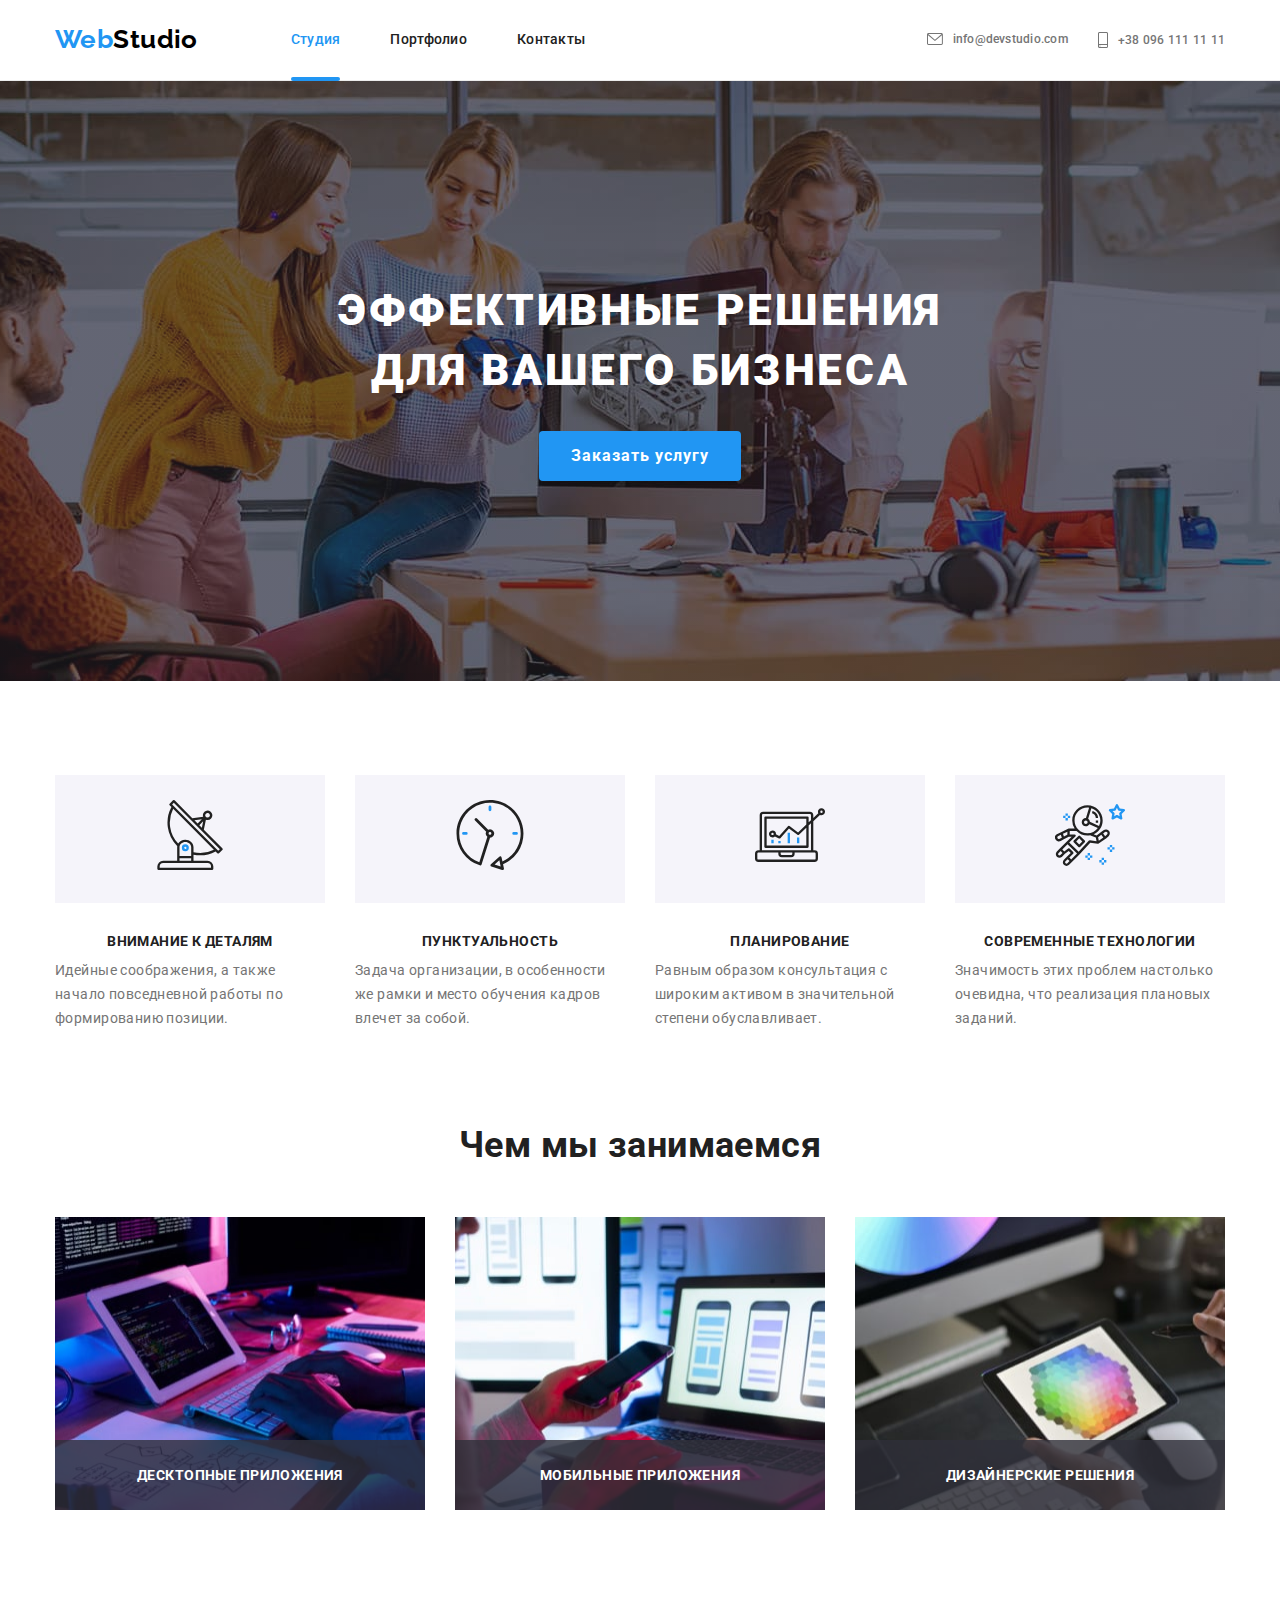
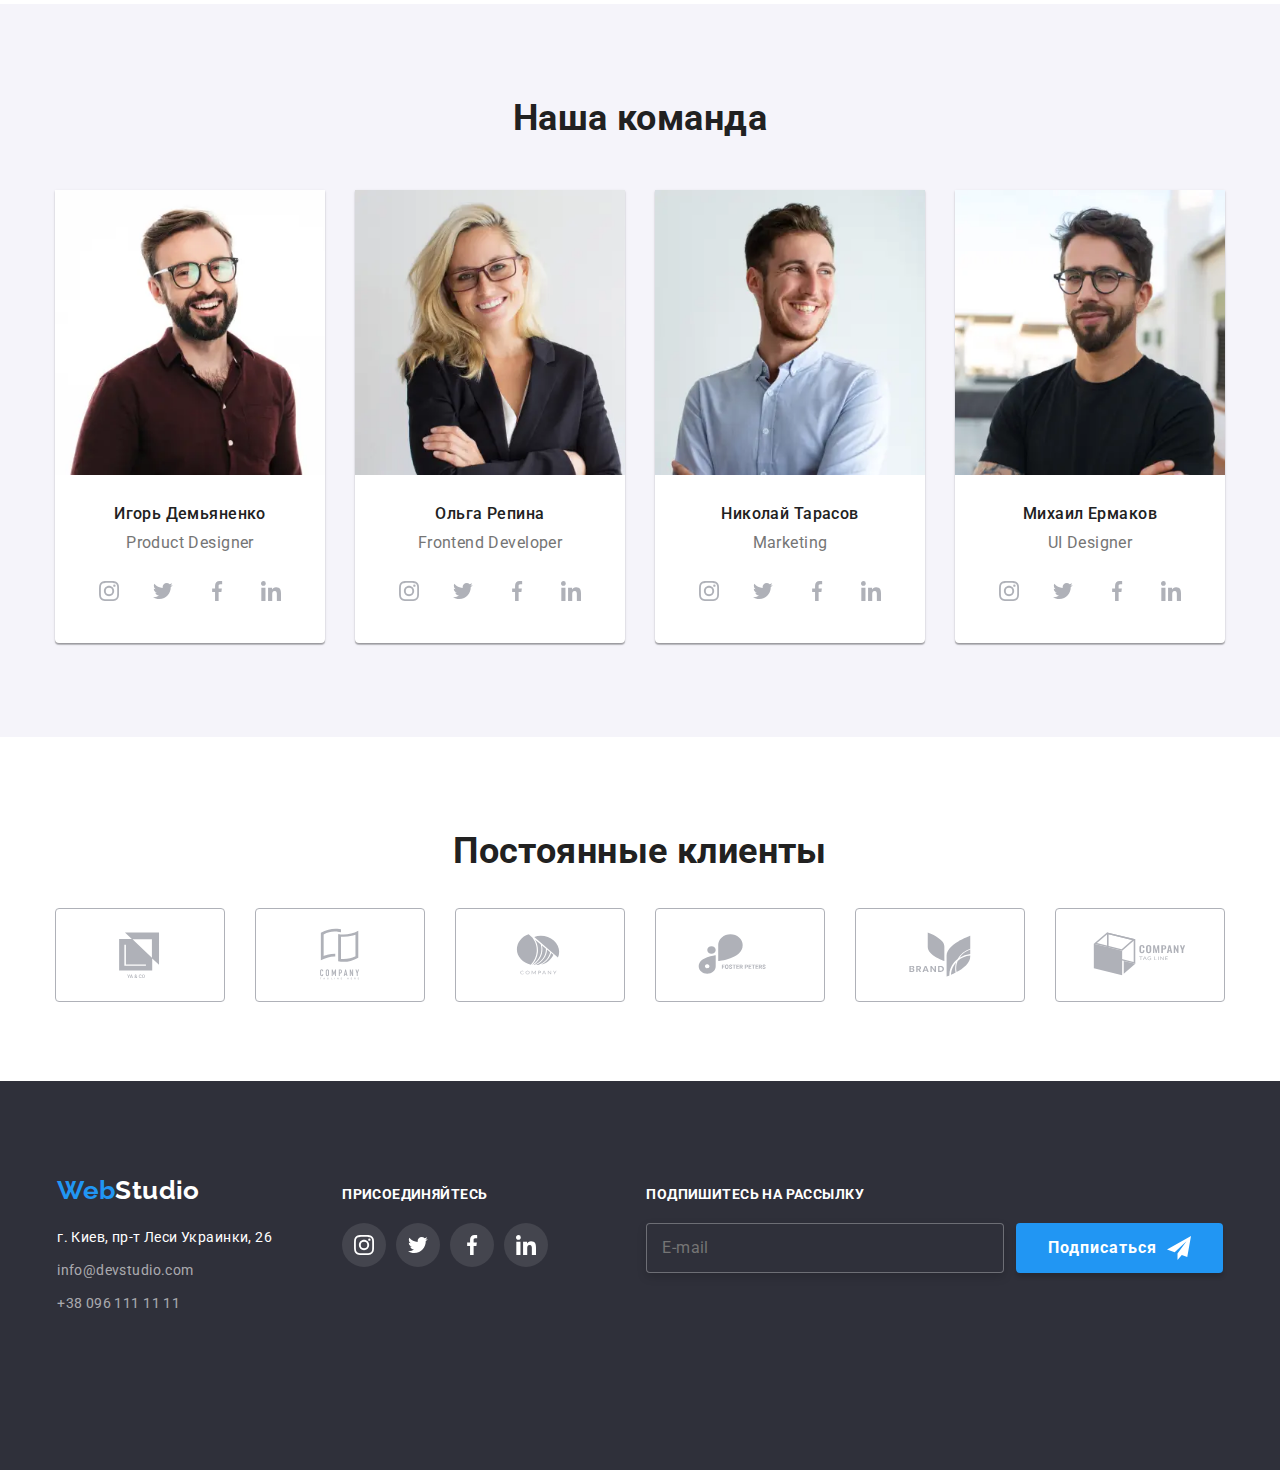
==== commit f81b1082: "maybe end" ====
--- a/index.html
+++ b/index.html
@@ -18,10 +18,10 @@
 
   <body>
     <header class="page-header">
-      <div class="container page-header__container">
+      <nav class="container page-header__container">
         <a class="logo" lang="en" href="./index.html">Studio </a>
         <!-- <div class="page-heder__nav-contact" data-menu> -->
-        <nav class="page-heder__nav-contact" data-menu>
+        <div class="page-heder__nav-contact" data-menu>
           <ul class="site-nav">
             <li class="site-nav__item">
               <a class="site-nav__link site-nav__link--active" href="./index.html">Студия</a>
@@ -35,7 +35,7 @@
           </ul>
           <ul class="contact">
             <li class="contact__item">
-              <a class="contact__link" href="mailto:info@devstudio.com">
+              <a class="contact__link contact__link-small" href="mailto:info@devstudio.com">
                 <svg class="contact__email" width="16" height="12">
                   <use href="./images/icons.svg#icon-email"></use>
                 </svg>
@@ -43,7 +43,7 @@
               >
             </li>
             <li class="contact__item">
-              <a class="contact__link" href="tel:+380961111111">
+              <a class="contact__link contact__link--mobile" href="tel:+380961111111">
                 <svg class="contact__tel" width="10" height="16">
                   <use href="./images/icons.svg#icon-smartphone"></use>
                 </svg>
@@ -57,7 +57,7 @@
             <li class="social__item"><a class="social__link" href="">Facebook</a></li>
             <li class="social__item"><a class="social__link" href="">LinkedIn</a></li>
           </ul>
-        </nav>
+        </div>
         <!-- </div> -->
         <button class="menu-burger" type="button" data-menu-button>
           <svg width="40" height="40" aria-label="переключатель меню">
@@ -65,7 +65,7 @@
             <use class="icon-close-burger" href="./images/icons.svg#icon-close-burger"></use>
           </svg>
         </button>
-      </div>
+      </nav>
     </header>
     <main>
       <section class="hero">
@@ -553,7 +553,7 @@
         </div>
       </section>
     </main>
-    <footer class="footer">
+    <footer class="footer section">
       <div class="container footer-social">
         <div class="fotter-contact-join">
           <div class="footer-adres" id="contact-page-footer">
@@ -625,8 +625,11 @@
         <div class="subscribe">
           <p class="subscribe__text">Подпишитесь на рассылку</p>
           <form class="subscribe__form">
-            <input type="email" id="foter-subscribe" class="subscribe__input" placeholder=" " />
-            <label class="subscribe__label" for="foter-subscribe">E-mail</label>
+            <div class="input-foter">
+              <input type="email" id="foter-subscribe" class="subscribe__input" placeholder=" " />
+
+              <label class="subscribe__label" for="foter-subscribe">E-mail</label>
+            </div>
             <button class="btn subscribe__btn" type="submit">
               Подписаться
               <svg class="subscribe__icon" width="24" height="24">
--- a/css/main.min.css
+++ b/css/main.min.css
@@ -1,2 +1,2 @@
-h1,h2,h3,h4,h5,h6,p,ul{margin-top:0px;margin-bottom:0px;list-style-type:none;padding:0}a{text-decoration:none}.visually-hidden{position:absolute;white-space:nowrap;width:1px;height:1px;overflow:hidden;border:0;padding:0;clip:rect(0 0 0 0);-webkit-clip-path:inset(50%);clip-path:inset(50%);margin:-1px}body{font-family:"Roboto",sans-serif;background-color:#fff;color:#757575;font-weight:400;font-size:14px;line-height:1.71;letter-spacing:.03em}img{width:100%;height:auto;display:block}.section{padding-top:60px;padding-bottom:60px}@media screen and (min-width: 1200px){.section{padding-top:94px;padding-bottom:94px}}.section__title{text-align:center;color:#212121;font-weight:700;font-size:36px;line-height:1.16;margin-bottom:30px}@media screen and (min-width: 1200px){.section__title{margin-bottom:50px}}.container{padding-left:15px;padding-right:15px;margin-left:auto;margin-right:auto}@media screen and (min-width: 480px){.container{width:480px}}@media screen and (min-width: 768px){.container{width:768px}}@media screen and (min-width: 1200px){.container{width:1200px}}.btn{min-width:200px;height:50px;padding:10px 32px;border:none;border-radius:4px;background-color:#2196f3;color:#fff;font-weight:700;font-size:16px;line-height:1.88;text-align:center;letter-spacing:0.06em;cursor:pointer;-webkit-box-shadow:0px 4px 4px rgba(0,0,0,0.15);box-shadow:0px 4px 4px rgba(0,0,0,0.15);-webkit-transition:background-color 250ms cubic-bezier(0.4, 0, 0.2, 1),-webkit-box-shadow 250ms cubic-bezier(0.4, 0, 0.2, 1);transition:background-color 250ms cubic-bezier(0.4, 0, 0.2, 1),-webkit-box-shadow 250ms cubic-bezier(0.4, 0, 0.2, 1);transition:background-color 250ms cubic-bezier(0.4, 0, 0.2, 1),box-shadow 250ms cubic-bezier(0.4, 0, 0.2, 1);transition:background-color 250ms cubic-bezier(0.4, 0, 0.2, 1),box-shadow 250ms cubic-bezier(0.4, 0, 0.2, 1),-webkit-box-shadow 250ms cubic-bezier(0.4, 0, 0.2, 1)}.feateres__cart,.work__list,.team__list,.clients__card,.filtr__card{list-style-type:none;padding-left:0px;padding-right:0px}.page-header__container{display:-webkit-box;display:-ms-flexbox;display:flex;-webkit-box-align:center;-ms-flex-align:center;align-items:center}@media screen and (max-width: 767px){.page-header__container{-webkit-box-pack:justify;-ms-flex-pack:justify;justify-content:space-between}}.page-header{position:relative;border-bottom:1px solid #ececec}@media screen and (max-width: 767px){.page-heder__nav-contact{display:none}.page-heder__nav-contact.is-open{display:-webkit-box;display:-ms-flexbox;display:flex;width:100%;z-index:999;-webkit-box-orient:vertical;-webkit-box-direction:normal;-ms-flex-direction:column;flex-direction:column;position:absolute;top:100%;left:0;background-color:white;padding:48px 40px}}@media screen and (min-width: 768px){.page-heder__nav-contact{margin-left:88px;display:-webkit-box;display:-ms-flexbox;display:flex;-webkit-box-align:center;-ms-flex-align:center;align-items:center;-webkit-box-flex:1;-ms-flex-positive:1;flex-grow:1}}@media screen and (min-width: 1200px){.page-heder__nav-contact{margin-left:93px}}.logo{font-family:"Raleway",sans-serif;color:#000;font-weight:700;font-size:24px;line-height:1.2;padding-top:16px;padding-bottom:16px;-webkit-transition:color 250ms cubic-bezier(0.4, 0, 0.2, 1);transition:color 250ms cubic-bezier(0.4, 0, 0.2, 1)}.logo::before{content:'Web';color:#2196f3}.logo:hover,.logo:focus{color:#2196f3}@media screen and (min-width: 1200px){.logo{font-size:26px}}.footer__logo{display:block;color:#fff;margin-bottom:20px;padding:0}@media screen and (max-width: 767px){.site-nav{-webkit-box-flex:2;-ms-flex-positive:2;flex-grow:2;height:514px}}@media screen and (min-width: 768px){.site-nav{list-style-type:none;display:-webkit-box;display:-ms-flexbox;display:flex;padding-left:0px;padding-right:0px}}.site-nav__item{display:-webkit-box;display:-ms-flexbox;display:flex}@media screen and (min-width: 768px){.site-nav__item:not(:first-child){margin-left:50px}}.site-nav__link{letter-spacing:0.02em;font-weight:500;display:-webkit-box;display:-ms-flexbox;display:flex;padding-top:32px;padding-bottom:32px;position:relative;color:#212121;line-height:1.14;-webkit-transition:color 250ms cubic-bezier(0.4, 0, 0.2, 1);transition:color 250ms cubic-bezier(0.4, 0, 0.2, 1)}@media screen and (max-width: 767px){.site-nav__link{font-size:40px;line-height:1.17;padding-top:16px;padding-bottom:16px}}.site-nav__link:hover,.site-nav__link:focus{color:#2196f3}.site-nav__link--active{color:#2196f3}@media screen and (min-width: 768px){.site-nav__link--active:after{content:'';position:absolute;bottom:-1px;left:0;width:100%;height:4px;border-radius:2px;background:#2196f3}}@media screen and (max-width: 767px){.contact{display:-webkit-box;display:-ms-flexbox;display:flex;-webkit-box-orient:vertical;-webkit-box-direction:reverse;-ms-flex-direction:column-reverse;flex-direction:column-reverse;padding-bottom:64px}.contact__email,.contact__tel{display:none}}@media screen and (min-width: 768px){.contact{margin-left:auto}.contact__email,.contact__tel{margin-right:10px;-ms-flex-item-align:center;-ms-grid-row-align:center;align-self:center;fill:currentColor}}@media screen and (min-width: 1200px){.contact{display:-webkit-box;display:-ms-flexbox;display:flex}}.contact__item:not(:last-child){margin-bottom:10px}@media screen and (max-width: 767px){.contact__item{padding-top:16px;padding-bottom:16px}}@media screen and (min-width: 1200px){.contact__item:not(:last-child){margin-bottom:0;margin-right:30px}}.contact__link{display:-webkit-box;display:-ms-flexbox;display:flex;-webkit-box-pack:start;-ms-flex-pack:start;justify-content:start;-webkit-box-align:center;-ms-flex-align:center;align-items:center;color:#757575;font-weight:500;line-height:1.2;letter-spacing:0.02em;font-size:12px;-webkit-transition:color 250ms cubic-bezier(0.4, 0, 0.2, 1);transition:color 250ms cubic-bezier(0.4, 0, 0.2, 1)}@media screen and (max-width: 767px){.contact__link{font-size:34px}}.contact__link:hover,.contact__link:focus{color:#2196f3;fill:#2196f3}@media screen and (min-width: 1200px){.contact__link{padding-top:32px;padding-bottom:32px;-webkit-box-pack:center;-ms-flex-pack:center;justify-content:center}}.hero{max-width:576px;margin-left:auto;margin-right:auto;text-align:center;background-size:cover;background-repeat:no-repeat;background-position:center;background-color:#c4c4c4;padding-top:118px;padding-bottom:118px;background-image:-webkit-gradient(linear, left top, right top, from(rgba(47,48,58,0.4)), to(rgba(47,48,58,0.4))),url(../../images/hero-mobile.jpg);background-image:linear-gradient(to right, rgba(47,48,58,0.4), rgba(47,48,58,0.4)),url(../../images/hero-mobile.jpg)}@media (-webkit-min-device-pixel-ratio: 2), (min-resolution: 2dppx){.hero{background-image:-webkit-gradient(linear, left top, right top, from(rgba(47,48,58,0.4)), to(rgba(47,48,58,0.4))),url(../../images/hero-mobile@2x.jpg);background-image:linear-gradient(to right, rgba(47,48,58,0.4), rgba(47,48,58,0.4)),url(../../images/hero-mobile@2x.jpg)}}@media screen and (min-width: 576px){.hero{max-width:980px;background-image:-webkit-gradient(linear, left top, right top, from(rgba(47,48,58,0.4)), to(rgba(47,48,58,0.4))),url(../../images/hero-tablet.jpg);background-image:linear-gradient(to right, rgba(47,48,58,0.4), rgba(47,48,58,0.4)),url(../../images/hero-tablet.jpg)}}@media screen and (min-width: 576px) and (-webkit-min-device-pixel-ratio: 2), screen and (min-width: 576px) and (min-resolution: 2dppx){.hero{background-image:-webkit-gradient(linear, left top, right top, from(rgba(47,48,58,0.4)), to(rgba(47,48,58,0.4))),url(../../images/hero-tablet@2x.jpg);background-image:linear-gradient(to right, rgba(47,48,58,0.4), rgba(47,48,58,0.4)),url(../../images/hero-tablet@2x.jpg)}}@media screen and (min-width: 981px){.hero{max-width:1600px;height:600px;padding-top:200px;padding-bottom:200px;background-image:-webkit-gradient(linear, left top, right top, from(rgba(47,48,58,0.4)), to(rgba(47,48,58,0.4))),url(../../images/hero-laptop.jpg);background-image:linear-gradient(to right, rgba(47,48,58,0.4), rgba(47,48,58,0.4)),url(../../images/hero-laptop.jpg)}}@media screen and (min-width: 981px) and (-webkit-min-device-pixel-ratio: 2), screen and (min-width: 981px) and (min-resolution: 2dppx){.hero{background-image:-webkit-gradient(linear, left top, right top, from(rgba(47,48,58,0.4)), to(rgba(47,48,58,0.4))),url(../../images/hero-laptop@2x.jpg);background-image:linear-gradient(to right, rgba(47,48,58,0.4), rgba(47,48,58,0.4)),url(../../images/hero-laptop@2x.jpg)}}.hero__title{font-weight:900;font-size:26px;line-height:1.62;letter-spacing:0.06em;text-transform:uppercase;color:#fff;margin-bottom:30px}.btn:hover,.btn:focus{background-color:#188ce8}.backdrop{position:fixed;top:0;left:0;width:100%;height:100%;padding:94px 15px 0;background-color:rgba(0,0,0,0.2);z-index:99;opacity:1;overflow-y:scroll;-webkit-transition:opacity 250ms cubic-bezier(0.4, 0, 0.2, 1);transition:opacity 250ms cubic-bezier(0.4, 0, 0.2, 1)}.backdrop.is-hidden{opacity:0;pointer-events:none}@media screen and (min-width: 481px){.backdrop{padding:15px}}.backdrop.is-hidden .modal{-webkit-transform:translate(-50%, -50%) scale(0.8);transform:translate(-50%, -50%) scale(0.8)}.modal{position:relative;padding:40px;max-width:450px;-webkit-box-shadow:0px 1px 3px rgba(0,0,0,0.12),0px 1px 1px rgba(0,0,0,0.14),0px 2px 1px rgba(0,0,0,0.2);box-shadow:0px 1px 3px rgba(0,0,0,0.12),0px 1px 1px rgba(0,0,0,0.14),0px 2px 1px rgba(0,0,0,0.2);border-radius:4px;border-radius:4px;background-color:#fff;-webkit-transition:-webkit-transform 250ms cubic-bezier(0.4, 0, 0.2, 1);transition:-webkit-transform 250ms cubic-bezier(0.4, 0, 0.2, 1);transition:transform 250ms cubic-bezier(0.4, 0, 0.2, 1);transition:transform 250ms cubic-bezier(0.4, 0, 0.2, 1), -webkit-transform 250ms cubic-bezier(0.4, 0, 0.2, 1)}@media screen and (min-width: 481px){.modal{position:absolute;top:50%;left:50%;max-width:528px;width:calc(100% - 30px);-webkit-transform:translate(-50%, -50%) scale(1);transform:translate(-50%, -50%) scale(1)}}.btn-close{display:-webkit-box;display:-ms-flexbox;display:flex;-webkit-box-pack:center;-ms-flex-pack:center;justify-content:center;-webkit-box-align:center;-ms-flex-align:center;align-items:center;position:absolute;top:8px;right:8px;color:#000;width:30px;height:30px;border-radius:50%;background:#fff;border:1px solid rgba(0,0,0,0.1);padding:6px;cursor:pointer;-webkit-transition:color 250ms cubic-bezier(0.4, 0, 0.2, 1);transition:color 250ms cubic-bezier(0.4, 0, 0.2, 1)}.btn-close:hover,.btn-close:focus{color:#2196f3}.btn-close__icone-close{fill:currentColor}.modal__group{position:relative;display:-webkit-box;display:-ms-flexbox;display:flex;-webkit-box-orient:vertical;-webkit-box-direction:normal;-ms-flex-direction:column;flex-direction:column;color:#212121}.modal__text{color:#000;font-weight:700;font-size:20px;line-height:1.5;margin-bottom:12px}.modal__label{display:block;font-size:12px;line-height:1.16;letter-spacing:0.01em;margin-bottom:4px;margin-top:10px;text-align:start;color:#757575}.modal__input{height:40px;padding:11px 12px 11px 42px;outline:none;border:1px solid rgba(33,33,33,0.2);border-radius:4px;-webkit-transition:border 250ms cubic-bezier(0.4, 0, 0.2, 1);transition:border 250ms cubic-bezier(0.4, 0, 0.2, 1)}.modal__input:focus{border:1px solid #2196f3}.modal__icon{position:absolute;top:50%;left:15px;-webkit-transform:translateY(-50%);transform:translateY(-50%);fill:currentColor;-webkit-transition:fill 250ms cubic-bezier(0.4, 0, 0.2, 1);transition:fill 250ms cubic-bezier(0.4, 0, 0.2, 1)}.modal__input:focus ~ .modal__icon{fill:#2196f3}.modal__textarea{resize:none;padding:12px 16px;margin-bottom:20px;height:120px}.modal__textarea::-webkit-input-placeholder{color:rgba(117,117,117,0.5)}.modal__textarea:-ms-input-placeholder{color:rgba(117,117,117,0.5)}.modal__textarea::-ms-input-placeholder{color:rgba(117,117,117,0.5)}.modal__textarea::placeholder{color:rgba(117,117,117,0.5)}.checkbox{position:relative;display:-webkit-box;display:-ms-flexbox;display:flex;margin-bottom:30px;-webkit-box-align:center;-ms-flex-align:center;align-items:center}.checkbox__label{display:inline-block;padding-left:20px;font-size:12px;line-height:1.2}.checkbox__icon-checked{position:absolute;top:50%;left:0px;-webkit-transform:translateY(-50%);transform:translateY(-50%);display:inline-block;width:16px;height:15px;border:1px solid #212121;pointer-events:none;border-radius:2px;-webkit-transition:background-color 250ms cubic-bezier(0.4, 0, 0.2, 1);transition:background-color 250ms cubic-bezier(0.4, 0, 0.2, 1)}.checkbox__input{display:inline-block;position:absolute;white-space:nowrap;width:1px;height:1px;overflow:hidden;border:0;padding:0;clip:rect(0 0 0 0);-webkit-clip-path:inset(50%);clip-path:inset(50%);margin:-1px;-webkit-transition:fill 250ms cubic-bezier(0.4, 0, 0.2, 1);transition:fill 250ms cubic-bezier(0.4, 0, 0.2, 1)}.checkbox__input:checked ~ .checkbox__icon-checked{background-image:url(../images/icon-check.svg);background-position:center;background-size:contain;background-repeat:no-repeat;background-color:#2196f3;border-color:#2196f3}.checkbox__input:focus ~ .checkbox__icon-checked{border:1px solid #2196f3}.checkbox__link{color:#2196f3;text-decoration:underline}.checkbox__link:hover,.checkbox__link:focus{text-decoration:none}.feateres__cart{display:block}@media screen and (min-width: 768px){.feateres__cart{display:-webkit-box;display:-ms-flexbox;display:flex;margin:-15px;-ms-flex-wrap:wrap;flex-wrap:wrap}}@media screen and (min-width: 768px){.feateres__item{width:calc((100% - 4*15px) / 2);margin:15px}}@media screen and (min-width: 1200px){.feateres__item{width:calc((100% - 8 * 15px) / 4)}}.feateres__icon{display:block;width:100%;padding:25px 100px;margin-bottom:30px;text-align:center;background-color:#f5f4fa}.feateres__title{font-weight:700;font-size:14px;line-height:16px;text-align:center;text-transform:uppercase;color:#212121;margin-bottom:10px}@media screen and (max-width: 1199px){.work{display:none}}.work__list{display:-webkit-box;display:-ms-flexbox;display:flex;-ms-flex-wrap:wrap;flex-wrap:wrap}.section--padding-null{padding-top:0px}.work__item{position:relative;width:calc((100% - 60px) / 3);margin-right:30px}.work__item:nth-child(3n){margin-right:0px}.work__description{display:-webkit-box;display:-ms-flexbox;display:flex;-webkit-box-pack:center;-ms-flex-pack:center;justify-content:center;-webkit-box-align:center;-ms-flex-align:center;align-items:center;position:absolute;width:100%;height:70px;bottom:0;left:0;text-align:center;background:rgba(47,48,58,0.8)}.work__text{font-weight:700;font-size:14px;text-transform:uppercase;color:#fff}.team__list{display:block;text-align:center}@media screen and (min-width: 768px){.team__list{display:-webkit-box;display:-ms-flexbox;display:flex;-ms-flex-wrap:wrap;flex-wrap:wrap}}.section--bgr-grey{background-color:#f5f4fa}.team__item{display:block;width:100%;background-color:#fff;-webkit-box-shadow:0px 1px 3px rgba(0,0,0,0.12),0px 1px 1px rgba(0,0,0,0.14),0px 2px 1px rgba(0,0,0,0.2);box-shadow:0px 1px 3px rgba(0,0,0,0.12),0px 1px 1px rgba(0,0,0,0.14),0px 2px 1px rgba(0,0,0,0.2);border-radius:0px 0px 4px 4px;margin-bottom:30px}.team__item:last-child{margin-bottom:0px}@media screen and (min-width: 768px){.team__item{width:calc((100% - 30px) / 2);margin-right:30px;margin-bottom:30px}.team__item:nth-child(2n){margin-right:0px}.team__item:nth-child(n+3){margin-bottom:0px}}@media screen and (min-width: 1200px){.team__item{width:calc((100% - 90px) / 4);margin-right:30px;margin-bottom:0}.team__item:nth-child(2n){margin-right:30px}.team__item:nth-child(4n){margin-right:0px}}.team__card{padding:30px 0 24px}@media screen and (min-width: 1200px){.team__card{padding:30px 0}}.team__title{margin-bottom:10px;font-weight:500;font-size:16px;line-height:1.18;color:#212121}.team__text{font-size:16px;line-height:1.18}.social-network{padding:0 32px;margin-top:16px;display:-webkit-box;display:-ms-flexbox;display:flex;-webkit-box-pack:center;-ms-flex-pack:center;justify-content:center;-webkit-box-align:center;-ms-flex-align:center;align-items:center}.social-network__item:not(:first-child){margin-left:10px}.social-network__link{display:-webkit-box;display:-ms-flexbox;display:flex;-webkit-box-pack:center;-ms-flex-pack:center;justify-content:center;-webkit-box-align:center;-ms-flex-align:center;align-items:center;width:44px;height:44px;border-radius:50%;border:none;background-color:#fff;color:#afb1b8;-webkit-transition:color 250ms cubic-bezier(0.4, 0, 0.2, 1),background-color 250ms cubic-bezier(0.4, 0, 0.2, 1);transition:color 250ms cubic-bezier(0.4, 0, 0.2, 1),background-color 250ms cubic-bezier(0.4, 0, 0.2, 1)}.social-network__link:hover,.social-network__link:focus{color:#fff;background-color:#2196f3}.social-network__icon{fill:currentColor}.clients__card{text-align:center;padding:0;margin:-15px;display:-webkit-box;display:-ms-flexbox;display:flex;-ms-flex-wrap:wrap;flex-wrap:wrap}.clients__item{width:calc((100% - 60px) / 2);margin:15px}@media screen and (min-width: 768px){.clients__item{width:calc((100% - 90px) / 3)}}@media screen and (min-width: 1200px){.clients__item{width:calc((100% - 180px) / 6);margin:0 15px}}.clients__icon{fill:currentColor;display:block;width:100%}.clients__link{text-decoration:none;display:block;padding:16px 32px;border:1px solid #afb1b8;border-radius:4px;color:#afb1b8;cursor:pointer;-webkit-transition:color 250ms cubic-bezier(0.4, 0, 0.2, 1),border 250ms cubic-bezier(0.4, 0, 0.2, 1);transition:color 250ms cubic-bezier(0.4, 0, 0.2, 1),border 250ms cubic-bezier(0.4, 0, 0.2, 1)}.clients__link:hover,.clients__link:focus{color:#2196f3;border:1px solid #2196f3}.footer{padding-top:60px;padding-bottom:60px;background-color:#2f303a;text-align:center}@media screen and (min-width: 1200px){.footer{text-align:start}}@media screen and (min-width: 768px){.footer-adres{display:inline-block}}.adres__card{display:inline-block;list-style-type:none;padding-left:0px}.adres__item:not(:last-child){margin-bottom:8px}@media screen and (min-width: 1200px){.adres__item:not(:last-child){margin-bottom:9px}}.adres{font-style:normal;display:block;margin:0 auto}.adres__link{color:#ffffff99;text-decoration:none;-webkit-transition:color 250ms cubic-bezier(0.4, 0, 0.2, 1);transition:color 250ms cubic-bezier(0.4, 0, 0.2, 1)}.adres__link:focus,.adres__link:hover{color:#2196f3}.adres__text{color:#fff}.footer-social{display:block}@media screen and (min-width: 1200px){.footer-social{display:-webkit-box;display:-ms-flexbox;display:flex;-ms-flex-pack:distribute;justify-content:space-around;-webkit-box-align:baseline;-ms-flex-align:baseline;align-items:baseline}}.social-adres{margin-top:12px;padding-top:60px;padding-bottom:60px}@media screen and (min-width: 768px){.social-adres{padding:0}}@media screen and (min-width: 1200px){.social-adres{margin-left:70px}}.social-network--pdl-null{margin-top:0;padding:0}.social-adres__label{font-weight:700;color:#fff;line-height:1.13;text-transform:uppercase;margin-bottom:20px}.social-network__link--bgr-light{background:rgba(255,255,255,0.1)}.social-network__icon--white{fill:#fff}@media screen and (min-width: 1200px){.subscribe{margin-left:94px}}.subscribe__btn{display:-webkit-box;display:-ms-flexbox;display:flex;-webkit-box-pack:center;-ms-flex-pack:center;justify-content:center;-webkit-box-align:center;-ms-flex-align:center;align-items:center;margin:0 auto}@media screen and (min-width: 1200px){.subscribe__btn{margin-left:12px}}.subscribe__form{position:relative;text-align:center}@media screen and (min-width: 1200px){.subscribe__form{display:-webkit-box;display:-ms-flexbox;display:flex}}.subscribe__input{display:block;padding:15px 16px;width:100%;height:50px;border:1px solid rgba(255,255,255,0.3);background-color:#2f303a;-webkit-filter:drop-shadow(0px 4px 4px rgba(0,0,0,0.15));filter:drop-shadow(0px 4px 4px rgba(0,0,0,0.15));border-radius:4px;margin-bottom:20px;color:#fff;font-size:16px;line-height:1.25}@media screen and (min-width: 768px){.subscribe__input{width:450px;margin-left:auto;margin-right:auto}}@media screen and (min-width: 1200px){.subscribe__input{width:358px}}.subscribe__label{position:absolute;font-size:16px;line-height:1.25;display:-webkit-box;display:-ms-flexbox;display:flex;-webkit-box-align:center;-ms-flex-align:center;align-items:center;color:#757575;top:0;left:16px;-webkit-transform:translateY(70%);transform:translateY(70%);-webkit-transition:-webkit-transform 250ms linear;transition:-webkit-transform 250ms linear;transition:transform 250ms linear;transition:transform 250ms linear, -webkit-transform 250ms linear}.subscribe__input:focus+.subscribe__label,.subscribe__input:not(:placeholder-shown)+.subscribe__label{-webkit-transform:translate(0px, -110%);transform:translate(0px, -110%)}@media screen and (min-width: 1200px){.subscribe__input:focus+.subscribe__label,.subscribe__input:not(:placeholder-shown)+.subscribe__label{-webkit-transform:translate(-70px, 70%);transform:translate(-70px, 70%)}}@media screen and (min-width: 768px){.subscribe__label{left:160px}}@media screen and (min-width: 1200px){.subscribe__label{left:16px}}.subscribe__icon{margin-left:10px}.subscribe__text{font-weight:700;color:#fff;line-height:1.13;text-transform:uppercase;margin-bottom:20px}.filtr__card{display:-webkit-box;display:-ms-flexbox;display:flex}@media screen and (max-width: 767px){.filtr__card{padding-bottom:46px;-ms-flex-wrap:wrap;flex-wrap:wrap;margin:-7.5px -4px}}@media screen and (min-width: 768px){.filtr__card{padding-bottom:30px;-webkit-box-pack:center;-ms-flex-pack:center;justify-content:center}}@media screen and (min-width: 1200px){.filtr__card{padding-bottom:50px}}.btn-portfolio{background-color:#f5f4fa;color:#212121;font-family:'Roboto', sans-serif;font-weight:500;font-size:16px;line-height:1.62;text-align:center;cursor:pointer;min-height:38px;min-width:73px;padding:6px 22px;border:none;border-radius:4px;-webkit-transition:background-color 250ms cubic-bezier(0.4, 0, 0.2, 1),color 250ms var(--cubik),-webkit-box-shadow 250ms cubic-bezier(0.4, 0, 0.2, 1);transition:background-color 250ms cubic-bezier(0.4, 0, 0.2, 1),color 250ms var(--cubik),-webkit-box-shadow 250ms cubic-bezier(0.4, 0, 0.2, 1);transition:background-color 250ms cubic-bezier(0.4, 0, 0.2, 1),color 250ms var(--cubik),box-shadow 250ms cubic-bezier(0.4, 0, 0.2, 1);transition:background-color 250ms cubic-bezier(0.4, 0, 0.2, 1),color 250ms var(--cubik),box-shadow 250ms cubic-bezier(0.4, 0, 0.2, 1),-webkit-box-shadow 250ms cubic-bezier(0.4, 0, 0.2, 1)}.btn-portfolio:hover,.btn-portfolio:focus{background-color:#2196f3;color:#fff;-webkit-box-shadow:0px 3px 1px rgba(0,0,0,0.1),0px 1px 2px rgba(0,0,0,0.08),0px 2px 2px rgba(0,0,0,0.12);box-shadow:0px 3px 1px rgba(0,0,0,0.1),0px 1px 2px rgba(0,0,0,0.08),0px 2px 2px rgba(0,0,0,0.12)}.btn-portfolio--active{background-color:#2196f3;color:#fff;-webkit-box-shadow:0px 3px 1px rgba(0,0,0,0.1),0px 1px 2px rgba(0,0,0,0.08),0px 2px 2px rgba(0,0,0,0.12);box-shadow:0px 3px 1px rgba(0,0,0,0.1),0px 1px 2px rgba(0,0,0,0.08),0px 2px 2px rgba(0,0,0,0.12)}@media screen and (max-width: 767px){.filtr__item{margin:7.5px 4px}}@media screen and (min-width: 768px){.filtr__item:not(:first-child){margin-left:8px}}@media screen and (min-width: 768px){.prt-work{margin:-15px;display:-webkit-box;display:-ms-flexbox;display:flex;-ms-flex-wrap:wrap;flex-wrap:wrap;-webkit-box-align:stretch;-ms-flex-align:stretch;align-items:stretch}}.prt-work__item{max-width:100%}@media screen and (max-width: 767px){.prt-work__item{margin-bottom:30px}}@media screen and (min-width: 768px){.prt-work__item{width:calc((100% - 4 * 15px) / 2);margin:15px}}@media screen and (min-width: 1200px){.prt-work__item{width:calc((100% - 6 * 15px) / 3)}}.text-contein{display:-webkit-box;display:-ms-flexbox;display:flex;-webkit-box-pack:center;-ms-flex-pack:center;justify-content:center;-webkit-box-align:center;-ms-flex-align:center;align-items:center;position:absolute;width:100%;height:100%;padding:0px 24px;background:rgba(33,150,243,0.9);overflow:hidden;-webkit-transform:translateY(0%);transform:translateY(0%);-webkit-transition:-webkit-transform 250ms cubic-bezier(0.4, 0, 0.2, 1);transition:-webkit-transform 250ms cubic-bezier(0.4, 0, 0.2, 1);transition:transform 250ms cubic-bezier(0.4, 0, 0.2, 1);transition:transform 250ms cubic-bezier(0.4, 0, 0.2, 1), -webkit-transform 250ms cubic-bezier(0.4, 0, 0.2, 1)}.portfolio-link:hover .text-contein,.portfolio-link:focus .text-contein{-webkit-transform:translateY(-100%);transform:translateY(-100%)}.project{-webkit-box-flex:1;-ms-flex-positive:1;flex-grow:1;padding:20px 24px;border-right:1px solid #eee;border-left:1px solid #eee;border-bottom:1px solid #eee}.project__title{margin-bottom:4px;font-weight:700;font-size:18px;line-height:2;letter-spacing:0.06em}.project__text{font-size:16px;line-height:1.88;color:#757575}.portfolio-link{height:100%;display:-webkit-box;display:-ms-flexbox;display:flex;-webkit-box-orient:vertical;-webkit-box-direction:normal;-ms-flex-direction:column;flex-direction:column;text-decoration:none;color:#212121;-webkit-transition:-webkit-box-shadow 250ms cubic-bezier(0.4, 0, 0.2, 1);transition:-webkit-box-shadow 250ms cubic-bezier(0.4, 0, 0.2, 1);transition:box-shadow 250ms cubic-bezier(0.4, 0, 0.2, 1);transition:box-shadow 250ms cubic-bezier(0.4, 0, 0.2, 1), -webkit-box-shadow 250ms cubic-bezier(0.4, 0, 0.2, 1)}.portfolio-link:focus,.portfolio-link:hover{-webkit-box-shadow:0px 1px 1px rgba(0,0,0,0.12),0px 4px 4px rgba(0,0,0,0.06),1px 4px 6px rgba(0,0,0,0.16);box-shadow:0px 1px 1px rgba(0,0,0,0.12),0px 4px 4px rgba(0,0,0,0.06),1px 4px 6px rgba(0,0,0,0.16)}.portfolio-img{position:relative;overflow:hidden;display:block;max-width:100%;text-align:center}.text-contein__hidden-text{font-size:18px;line-height:1.56;color:#fff}@media screen and (min-width: 768px){.fotter-contact-join{display:-webkit-box;display:-ms-flexbox;display:flex;-ms-flex-pack:distribute;justify-content:space-around;-webkit-box-align:baseline;-ms-flex-align:baseline;align-items:baseline;padding-top:0;padding-bottom:60px}}.menu-burger{color:#000;border:0;padding:0;margin:0;background-color:transparent;-webkit-transition:color 250ms cubic-bezier(0.4, 0, 0.2, 1);transition:color 250ms cubic-bezier(0.4, 0, 0.2, 1)}.menu-burger:hover,.menu-burger:focus{color:#2196f3}.menu-burger .icon-menu,.menu-burger .icon-close-burger{fill:currentColor}.menu-burger .icon-close-burger{display:none}.menu-burger.is-open .icon-menu{display:none}.menu-burger.is-open .icon-close-burger{display:block}@media screen and (min-width: 768px){.menu-burger{display:none}}.social{display:none}@media screen and (max-width: 767px){.social{display:-webkit-box;display:-ms-flexbox;display:flex;-webkit-box-align:center;-ms-flex-align:center;align-items:center}}.social__link{display:block;font-weight:500;font-size:18px;line-height:1.2;letter-spacing:0.02em;color:#2196f3}.social__item{padding-right:10px}.social__item:not(:first-child){padding-left:10px}.social__item:not(:last-child){border-right:1px solid rgba(33,33,33,0.2)}
+h1,h2,h3,h4,h5,h6,p,ul{margin-top:0px;margin-bottom:0px;list-style-type:none;padding:0}a{text-decoration:none}.visually-hidden{position:absolute;white-space:nowrap;width:1px;height:1px;overflow:hidden;border:0;padding:0;clip:rect(0 0 0 0);-webkit-clip-path:inset(50%);clip-path:inset(50%);margin:-1px}body{font-family:"Roboto",sans-serif;background-color:#fff;color:#757575;font-weight:400;font-size:14px;line-height:1.71;letter-spacing:.03em}img{width:100%;height:auto;display:block}.section{padding-top:60px;padding-bottom:60px}@media screen and (min-width: 1200px){.section{padding-top:94px;padding-bottom:94px}}.section__title{text-align:center;color:#212121;font-weight:700;line-height:1.16;margin-bottom:30px;font-size:28px}@media screen and (min-width: 1200px){.section__title{font-size:36px}}@media screen and (min-width: 1200px){.section__title{margin-bottom:50px}}.container{padding-left:15px;padding-right:15px;margin-left:auto;margin-right:auto}@media screen and (min-width: 480px){.container{width:480px}}@media screen and (min-width: 768px){.container{width:768px}}@media screen and (min-width: 1200px){.container{width:1200px}}.btn{min-width:200px;height:50px;padding:10px 32px;border:none;border-radius:4px;background-color:#2196f3;color:#fff;font-weight:700;font-size:16px;line-height:1.88;text-align:center;letter-spacing:0.06em;cursor:pointer;-webkit-box-shadow:0px 4px 4px rgba(0,0,0,0.15);box-shadow:0px 4px 4px rgba(0,0,0,0.15);-webkit-transition:background-color 250ms cubic-bezier(0.4, 0, 0.2, 1),-webkit-box-shadow 250ms cubic-bezier(0.4, 0, 0.2, 1);transition:background-color 250ms cubic-bezier(0.4, 0, 0.2, 1),-webkit-box-shadow 250ms cubic-bezier(0.4, 0, 0.2, 1);transition:background-color 250ms cubic-bezier(0.4, 0, 0.2, 1),box-shadow 250ms cubic-bezier(0.4, 0, 0.2, 1);transition:background-color 250ms cubic-bezier(0.4, 0, 0.2, 1),box-shadow 250ms cubic-bezier(0.4, 0, 0.2, 1),-webkit-box-shadow 250ms cubic-bezier(0.4, 0, 0.2, 1)}.site-nav,.feateres__cart,.work__list,.team__list,.clients__card,.footer,.filtr__card{list-style-type:none;padding-left:0px;padding-right:0px}.social-adres__label,.subscribe__text{font-weight:700;color:#fff;line-height:1.13;text-transform:uppercase;margin-bottom:20px}.page-header__container{display:-webkit-box;display:-ms-flexbox;display:flex;-webkit-box-align:center;-ms-flex-align:center;align-items:center}@media screen and (max-width: 767px){.page-header__container{width:100%;-webkit-box-pack:justify;-ms-flex-pack:justify;justify-content:space-between}}.page-header{position:relative;border-bottom:1px solid #ececec}@media screen and (max-width: 767px){.page-heder__nav-contact{position:absolute;-webkit-transform:translate(0px, -100%);transform:translate(0px, -100%);overflow:auto;top:0;left:0}.page-heder__nav-contact.is-open{display:-webkit-box;display:-ms-flexbox;display:flex;width:100%;z-index:100;-webkit-box-orient:vertical;-webkit-box-direction:normal;-ms-flex-direction:column;flex-direction:column;position:absolute;-webkit-transform:translate(0px, 0%);transform:translate(0px, 0%);background-color:white;visibility:visible;padding:48px 40px;margin-left:auto;margin-right:auto;-webkit-transition:-webkit-transform 250ms cubic-bezier(0.4, 0, 0.2, 1);transition:-webkit-transform 250ms cubic-bezier(0.4, 0, 0.2, 1);transition:transform 250ms cubic-bezier(0.4, 0, 0.2, 1);transition:transform 250ms cubic-bezier(0.4, 0, 0.2, 1), -webkit-transform 250ms cubic-bezier(0.4, 0, 0.2, 1)}}@media screen and (min-width: 768px){.page-heder__nav-contact{margin-left:88px;display:-webkit-box;display:-ms-flexbox;display:flex;-webkit-box-align:center;-ms-flex-align:center;align-items:center;-webkit-box-flex:1;-ms-flex-positive:1;flex-grow:1}}@media screen and (min-width: 1200px){.page-heder__nav-contact{margin-left:93px}}.logo{font-family:"Raleway",sans-serif;color:#000;font-weight:700;font-size:24px;line-height:1.2;padding-top:16px;padding-bottom:16px;-webkit-transition:color 250ms cubic-bezier(0.4, 0, 0.2, 1);transition:color 250ms cubic-bezier(0.4, 0, 0.2, 1)}.logo::before{content:'Web';color:#2196f3}.logo:hover,.logo:focus{color:#2196f3}@media screen and (min-width: 1200px){.logo{font-size:26px}}.footer__logo{display:block;color:#fff;margin-bottom:20px;padding:0}@media screen and (max-width: 767px){.site-nav{-webkit-box-flex:2;-ms-flex-positive:2;flex-grow:2;height:514px}}@media screen and (min-width: 768px){.site-nav{display:-webkit-box;display:-ms-flexbox;display:flex}}.site-nav__item{display:-webkit-box;display:-ms-flexbox;display:flex}@media screen and (min-width: 768px){.site-nav__item:not(:first-child){margin-left:50px}}.site-nav__link{position:relative;letter-spacing:0.02em;font-weight:500;padding-top:32px;padding-bottom:32px;color:#212121;line-height:1.14;-webkit-transition:color 250ms cubic-bezier(0.4, 0, 0.2, 1);transition:color 250ms cubic-bezier(0.4, 0, 0.2, 1)}.site-nav__link:hover,.site-nav__link:focus{color:#2196f3}@media screen and (max-width: 767px){.site-nav__link{font-size:40px;line-height:1.17;padding-top:16px;padding-bottom:16px}}.site-nav__link--active{color:#2196f3}@media screen and (min-width: 768px){.site-nav__link--active:after{content:' ';position:absolute;bottom:-1px;left:0;width:100%;height:4px;border-radius:2px;background:#2196f3}}@media screen and (max-width: 767px){.contact{display:-webkit-box;display:-ms-flexbox;display:flex;-webkit-box-orient:vertical;-webkit-box-direction:reverse;-ms-flex-direction:column-reverse;flex-direction:column-reverse;padding-bottom:64px}.contact__email,.contact__tel{display:none}}@media screen and (min-width: 768px){.contact{margin-left:auto}.contact__email,.contact__tel{margin-right:10px;-ms-flex-item-align:center;-ms-grid-row-align:center;align-self:center;fill:currentColor}}@media screen and (min-width: 1200px){.contact{display:-webkit-box;display:-ms-flexbox;display:flex}}@media screen and (max-width: 767px){.contact__item:last-child{margin-bottom:10px}}@media screen and (max-width: 767px){.contact__item:first-child{margin-bottom:0px}}@media screen and (max-width: 767px){.contact__item{padding-top:16px;padding-bottom:16px}}@media screen and (min-width: 767px){.contact__item:not(:last-child){margin-bottom:10px}}@media screen and (min-width: 1200px){.contact__item:not(:last-child){margin-bottom:0;margin-right:30px}}.contact__link{display:-webkit-box;display:-ms-flexbox;display:flex;-webkit-box-pack:start;-ms-flex-pack:start;justify-content:start;-webkit-box-align:center;-ms-flex-align:center;align-items:center;color:#757575;font-weight:500;line-height:1.2;letter-spacing:0.02em;font-size:12px;-webkit-transition:color 250ms cubic-bezier(0.4, 0, 0.2, 1);transition:color 250ms cubic-bezier(0.4, 0, 0.2, 1)}@media screen and (max-width: 767px){.contact__link{font-size:34px;display:inline-block}}.contact__link:hover,.contact__link:focus{color:#2196f3;fill:#2196f3}@media screen and (min-width: 1200px){.contact__link{padding-top:32px;padding-bottom:32px;-webkit-box-pack:center;-ms-flex-pack:center;justify-content:center}}@media screen and (max-width: 767px){.contact__link-small{font-size:24px}}@media screen and (max-width: 767px){.contact__link--mobile{color:#2196f3}}.hero{max-width:576px;margin-left:auto;margin-right:auto;text-align:center;background-size:cover;background-repeat:no-repeat;background-position:center;background-color:#c4c4c4;padding-top:118px;padding-bottom:118px;background-image:-webkit-gradient(linear, left top, right top, from(rgba(47,48,58,0.4)), to(rgba(47,48,58,0.4))),url(../images/hero-mobile.jpg);background-image:linear-gradient(to right, rgba(47,48,58,0.4), rgba(47,48,58,0.4)),url(../images/hero-mobile.jpg)}@media (-webkit-min-device-pixel-ratio: 2), (min-resolution: 2dppx){.hero{background-image:-webkit-gradient(linear, left top, right top, from(rgba(47,48,58,0.4)), to(rgba(47,48,58,0.4))),url(../images/hero-mobile@2x.jpg);background-image:linear-gradient(to right, rgba(47,48,58,0.4), rgba(47,48,58,0.4)),url(../images/hero-mobile@2x.jpg)}}@media screen and (min-width: 576px){.hero{max-width:980px;background-image:-webkit-gradient(linear, left top, right top, from(rgba(47,48,58,0.4)), to(rgba(47,48,58,0.4))),url(../images/hero-tablet.jpg);background-image:linear-gradient(to right, rgba(47,48,58,0.4), rgba(47,48,58,0.4)),url(../images/hero-tablet.jpg)}}@media screen and (min-width: 576px) and (-webkit-min-device-pixel-ratio: 2), screen and (min-width: 576px) and (min-resolution: 2dppx){.hero{background-image:-webkit-gradient(linear, left top, right top, from(rgba(47,48,58,0.4)), to(rgba(47,48,58,0.4))),url(../images/hero-tablet@2x.jpg);background-image:linear-gradient(to right, rgba(47,48,58,0.4), rgba(47,48,58,0.4)),url(../images/hero-tablet@2x.jpg)}}@media screen and (min-width: 981px){.hero{max-width:1600px;height:600px;padding-top:200px;padding-bottom:200px;background-image:-webkit-gradient(linear, left top, right top, from(rgba(47,48,58,0.4)), to(rgba(47,48,58,0.4))),url(../images/hero-laptop.jpg);background-image:linear-gradient(to right, rgba(47,48,58,0.4), rgba(47,48,58,0.4)),url(../images/hero-laptop.jpg)}}@media screen and (min-width: 981px) and (-webkit-min-device-pixel-ratio: 2), screen and (min-width: 981px) and (min-resolution: 2dppx){.hero{background-image:-webkit-gradient(linear, left top, right top, from(rgba(47,48,58,0.4)), to(rgba(47,48,58,0.4))),url(../images/hero-laptop@2x.jpg);background-image:linear-gradient(to right, rgba(47,48,58,0.4), rgba(47,48,58,0.4)),url(../images/hero-laptop@2x.jpg)}}.hero__title{font-weight:900;font-size:26px;line-height:1.62;letter-spacing:0.06em;text-transform:uppercase;color:#fff;margin-bottom:30px}@media screen and (min-width: 981px){.hero__title{font-size:44px;line-height:1.36}}.btn:hover,.btn:focus{background-color:#188ce8}.backdrop{position:fixed;top:0;left:0;width:100%;height:100%;padding:94px 15px 0;background-color:rgba(0,0,0,0.2);z-index:102;opacity:1;overflow-y:scroll;-webkit-transition:opacity 250ms cubic-bezier(0.4, 0, 0.2, 1);transition:opacity 250ms cubic-bezier(0.4, 0, 0.2, 1)}.backdrop.is-hidden{opacity:0;pointer-events:none}@media screen and (min-width: 481px){.backdrop{padding:15px}}.backdrop.is-hidden .modal{-webkit-transform:translate(-50%, -50%) scale(0.8);transform:translate(-50%, -50%) scale(0.8)}.modal{position:relative;padding:40px;max-width:450px;-webkit-box-shadow:0px 1px 3px rgba(0,0,0,0.12),0px 1px 1px rgba(0,0,0,0.14),0px 2px 1px rgba(0,0,0,0.2);box-shadow:0px 1px 3px rgba(0,0,0,0.12),0px 1px 1px rgba(0,0,0,0.14),0px 2px 1px rgba(0,0,0,0.2);border-radius:4px;border-radius:4px;background-color:#fff;-webkit-transition:-webkit-transform 250ms cubic-bezier(0.4, 0, 0.2, 1);transition:-webkit-transform 250ms cubic-bezier(0.4, 0, 0.2, 1);transition:transform 250ms cubic-bezier(0.4, 0, 0.2, 1);transition:transform 250ms cubic-bezier(0.4, 0, 0.2, 1), -webkit-transform 250ms cubic-bezier(0.4, 0, 0.2, 1)}@media screen and (min-width: 481px){.modal{position:absolute;top:50%;left:50%;max-width:528px;width:calc(100% - 30px);-webkit-transform:translate(-50%, -50%) scale(1);transform:translate(-50%, -50%) scale(1)}}.btn-close{display:-webkit-box;display:-ms-flexbox;display:flex;-webkit-box-pack:center;-ms-flex-pack:center;justify-content:center;-webkit-box-align:center;-ms-flex-align:center;align-items:center;position:absolute;top:8px;right:8px;color:#000;width:30px;height:30px;border-radius:50%;background:#fff;border:1px solid rgba(0,0,0,0.1);padding:6px;cursor:pointer;-webkit-transition:color 250ms cubic-bezier(0.4, 0, 0.2, 1);transition:color 250ms cubic-bezier(0.4, 0, 0.2, 1)}.btn-close:hover,.btn-close:focus{color:#2196f3}.btn-close__icone-close{fill:currentColor}.modal__group{position:relative;display:-webkit-box;display:-ms-flexbox;display:flex;-webkit-box-orient:vertical;-webkit-box-direction:normal;-ms-flex-direction:column;flex-direction:column;color:#212121}.modal__text{color:#000;font-weight:700;font-size:20px;line-height:1.5;margin-bottom:12px}.modal__label{display:block;font-size:12px;line-height:1.16;letter-spacing:0.01em;margin-bottom:4px;margin-top:10px;text-align:start;color:#757575}.modal__input{height:40px;padding:11px 12px 11px 42px;outline:none;border:1px solid rgba(33,33,33,0.2);border-radius:4px;-webkit-transition:border 250ms cubic-bezier(0.4, 0, 0.2, 1);transition:border 250ms cubic-bezier(0.4, 0, 0.2, 1)}.modal__input:focus{border:1px solid #2196f3}.modal__icon{position:absolute;top:50%;left:15px;-webkit-transform:translateY(-50%);transform:translateY(-50%);fill:currentColor;-webkit-transition:fill 250ms cubic-bezier(0.4, 0, 0.2, 1);transition:fill 250ms cubic-bezier(0.4, 0, 0.2, 1)}.modal__input:focus ~ .modal__icon{fill:#2196f3}.modal__textarea{resize:none;padding:12px 16px;margin-bottom:20px;height:120px}.modal__textarea::-webkit-input-placeholder{color:rgba(117,117,117,0.5)}.modal__textarea:-ms-input-placeholder{color:rgba(117,117,117,0.5)}.modal__textarea::-ms-input-placeholder{color:rgba(117,117,117,0.5)}.modal__textarea::placeholder{color:rgba(117,117,117,0.5)}.checkbox{position:relative;display:-webkit-box;display:-ms-flexbox;display:flex;margin-bottom:30px;-webkit-box-align:center;-ms-flex-align:center;align-items:center}.checkbox__label{display:inline-block;padding-left:20px;text-align:start;font-size:12px;line-height:1.2}.checkbox__icon-checked{position:absolute;top:50%;left:0px;-webkit-transform:translateY(-50%);transform:translateY(-50%);display:inline-block;width:16px;height:15px;border:1px solid #212121;pointer-events:none;border-radius:2px;-webkit-transition:background-color 250ms cubic-bezier(0.4, 0, 0.2, 1);transition:background-color 250ms cubic-bezier(0.4, 0, 0.2, 1)}.checkbox__input{display:inline-block;position:absolute;white-space:nowrap;width:1px;height:1px;overflow:hidden;border:0;padding:0;clip:rect(0 0 0 0);-webkit-clip-path:inset(50%);clip-path:inset(50%);margin:-1px;-webkit-transition:fill 250ms cubic-bezier(0.4, 0, 0.2, 1);transition:fill 250ms cubic-bezier(0.4, 0, 0.2, 1)}.checkbox__input:checked ~ .checkbox__icon-checked{background-image:url(../images/icon-check.svg);background-position:center;background-size:contain;background-repeat:no-repeat;background-color:#2196f3;border-color:#2196f3}.checkbox__input:focus ~ .checkbox__icon-checked{border:1px solid #2196f3}.checkbox__link{color:#2196f3;text-decoration:underline}.checkbox__link:hover,.checkbox__link:focus{text-decoration:none}@media screen and (min-width: 768px){.feateres__cart{display:-webkit-box;display:-ms-flexbox;display:flex;margin:-15px;-ms-flex-wrap:wrap;flex-wrap:wrap}}@media screen and (max-width: 767px){.feateres__item:not(:last-child){margin-bottom:30px}}@media screen and (min-width: 768px){.feateres__item{width:calc((100% - 4*15px) / 2);margin:15px}}@media screen and (min-width: 1200px){.feateres__item{width:calc((100% - 8 * 15px) / 4)}}.feateres__icon{width:100%;padding:25px 100px;margin-bottom:30px;text-align:center;background-color:#f5f4fa}.feateres__title{font-weight:700;font-size:14px;line-height:16px;text-align:center;text-transform:uppercase;color:#212121;margin-bottom:10px}@media screen and (max-width: 1199px){.work{display:none}}.work__list{display:-webkit-box;display:-ms-flexbox;display:flex;-ms-flex-wrap:wrap;flex-wrap:wrap}.section--padding-null{padding-top:0px}.work__item{position:relative;width:calc((100% - 60px) / 3);margin-right:30px}.work__item:nth-child(3n){margin-right:0px}.work__description{display:-webkit-box;display:-ms-flexbox;display:flex;-webkit-box-pack:center;-ms-flex-pack:center;justify-content:center;-webkit-box-align:center;-ms-flex-align:center;align-items:center;position:absolute;width:100%;height:70px;bottom:0;left:0;text-align:center;background:rgba(47,48,58,0.8)}.work__text{font-weight:700;font-size:14px;text-transform:uppercase;color:#fff}.team__list{text-align:center}@media screen and (min-width: 768px){.team__list{display:-webkit-box;display:-ms-flexbox;display:flex;-ms-flex-wrap:wrap;flex-wrap:wrap}}.section--bgr-grey{background-color:#f5f4fa}.team__item{display:block;width:100%;background-color:#fff;-webkit-box-shadow:0px 1px 3px rgba(0,0,0,0.12),0px 1px 1px rgba(0,0,0,0.14),0px 2px 1px rgba(0,0,0,0.2);box-shadow:0px 1px 3px rgba(0,0,0,0.12),0px 1px 1px rgba(0,0,0,0.14),0px 2px 1px rgba(0,0,0,0.2);border-radius:0px 0px 4px 4px;margin-bottom:30px}.team__item:last-child{margin-bottom:0px}@media screen and (min-width: 768px){.team__item{width:calc((100% - 30px) / 2);margin-right:30px;margin-bottom:30px}.team__item:nth-child(2n){margin-right:0px}.team__item:nth-child(n+3){margin-bottom:0px}}@media screen and (min-width: 1200px){.team__item{width:calc((100% - 90px) / 4);margin-right:30px;margin-bottom:0}.team__item:nth-child(2n){margin-right:30px}.team__item:nth-child(4n){margin-right:0px}}.team__card{padding:30px 0 24px;line-height:1.18}@media screen and (min-width: 1200px){.team__card{padding:30px 0}}.team__title{margin-bottom:10px;font-weight:500;font-size:16px;color:#212121}.team__text{font-size:16px}.social-network{padding:0 32px;margin-top:16px;display:-webkit-box;display:-ms-flexbox;display:flex;-webkit-box-pack:center;-ms-flex-pack:center;justify-content:center;-webkit-box-align:center;-ms-flex-align:center;align-items:center}.social-network__item:not(:first-child){margin-left:10px}.social-network__link{display:-webkit-box;display:-ms-flexbox;display:flex;-webkit-box-pack:center;-ms-flex-pack:center;justify-content:center;-webkit-box-align:center;-ms-flex-align:center;align-items:center;width:44px;height:44px;border-radius:50%;border:none;background-color:#fff;color:#afb1b8;-webkit-transition:color 250ms cubic-bezier(0.4, 0, 0.2, 1),background-color 250ms cubic-bezier(0.4, 0, 0.2, 1);transition:color 250ms cubic-bezier(0.4, 0, 0.2, 1),background-color 250ms cubic-bezier(0.4, 0, 0.2, 1)}.social-network__link:hover,.social-network__link:focus{color:#fff;background-color:#2196f3}.social-network__icon{fill:currentColor}.clients__card{text-align:center;padding:0;margin:-15px;display:-webkit-box;display:-ms-flexbox;display:flex;-ms-flex-wrap:wrap;flex-wrap:wrap}.clients__item{width:calc((100% - 60px) / 2);margin:15px}@media screen and (min-width: 768px){.clients__item{width:calc((100% - 90px) / 3)}}@media screen and (min-width: 1200px){.clients__item{width:calc((100% - 180px) / 6);margin:0 15px}}.clients__icon{fill:currentColor;display:block;width:100%}.clients__link{display:block;padding:16px 32px;border:1px solid #afb1b8;border-radius:4px;color:#afb1b8;cursor:pointer;-webkit-transition:color 250ms cubic-bezier(0.4, 0, 0.2, 1),border 250ms cubic-bezier(0.4, 0, 0.2, 1);transition:color 250ms cubic-bezier(0.4, 0, 0.2, 1),border 250ms cubic-bezier(0.4, 0, 0.2, 1)}.clients__link:hover,.clients__link:focus{color:#2196f3;border:1px solid #2196f3}.footer{background-color:#2f303a;text-align:center}@media screen and (min-width: 1200px){.footer{text-align:start}}@media screen and (min-width: 768px){.footer-adres{display:inline-block}}.adres__card{display:inline-block;list-style-type:none;padding-left:0px}.adres__item:not(:last-child){margin-bottom:8px}@media screen and (min-width: 1200px){.adres__item:not(:last-child){margin-bottom:9px}}.adres{font-style:normal;display:block;margin:0 auto}.adres__link{color:#ffffff99;text-decoration:none;-webkit-transition:color 250ms cubic-bezier(0.4, 0, 0.2, 1);transition:color 250ms cubic-bezier(0.4, 0, 0.2, 1)}.adres__link:focus,.adres__link:hover{color:#2196f3}.adres__text{color:#fff}.footer-social{display:block}@media screen and (min-width: 1200px){.footer-social{display:-webkit-box;display:-ms-flexbox;display:flex;-ms-flex-pack:distribute;justify-content:space-around;-webkit-box-align:baseline;-ms-flex-align:baseline;align-items:baseline}}.social-adres{padding-top:60px;padding-bottom:60px}@media screen and (min-width: 768px){.social-adres{padding:0}}@media screen and (min-width: 1200px){.social-adres{margin-left:70px}}.social-network--pdl-null{margin-top:0;padding:0}.social-network__link--bgr-light{background:rgba(255,255,255,0.1)}.social-network__icon--white{fill:#fff}@media screen and (min-width: 1200px){.subscribe{margin-left:94px}}.subscribe__btn{display:-webkit-box;display:-ms-flexbox;display:flex;-webkit-box-pack:center;-ms-flex-pack:center;justify-content:center;-webkit-box-align:center;-ms-flex-align:center;align-items:center;margin:0 auto}@media screen and (min-width: 1200px){.subscribe__btn{margin-left:12px}}.subscribe__form{text-align:center}@media screen and (min-width: 1200px){.subscribe__form{display:-webkit-box;display:-ms-flexbox;display:flex}}.input-foter{position:relative}.subscribe__input{display:block;padding:5px 16px;width:100%;height:50px;border:1px solid rgba(255,255,255,0.3);background-color:#2f303a;-webkit-filter:drop-shadow(0px 4px 4px rgba(0,0,0,0.15));filter:drop-shadow(0px 4px 4px rgba(0,0,0,0.15));border-radius:4px;margin-bottom:20px;color:#fff;font-size:16px;line-height:1.25}@media screen and (min-width: 768px){.subscribe__input{width:450px;margin-left:auto;margin-right:auto}}@media screen and (min-width: 1200px){.subscribe__input{width:358px;margin-bottom:0}}.subscribe__label{position:absolute;font-size:16px;line-height:1.25;display:-webkit-box;display:-ms-flexbox;display:flex;-webkit-box-align:center;-ms-flex-align:center;align-items:center;color:#757575;top:50%;left:16px;-webkit-transform:translateY(-50%);transform:translateY(-50%);-webkit-transition:-webkit-transform 250ms linear;transition:-webkit-transform 250ms linear;transition:transform 250ms linear;transition:transform 250ms linear, -webkit-transform 250ms linear}.subscribe__input:focus+.subscribe__label,.subscribe__input:not(:placeholder-shown)+.subscribe__label{-webkit-transform:translate(-16px, -45px);transform:translate(-16px, -45px)}@media screen and (min-width: 1200px){.subscribe__input:focus+.subscribe__label,.subscribe__input:not(:placeholder-shown)+.subscribe__label{-webkit-transform:translateX(-70px);transform:translateX(-70px)}}@media screen and (min-width: 768px) and (max-width: 1199px){.subscribe__label{left:160px}}.subscribe__icon{margin-left:10px}.filtr__card{display:-webkit-box;display:-ms-flexbox;display:flex}@media screen and (max-width: 767px){.filtr__card{padding-bottom:46px;-ms-flex-wrap:wrap;flex-wrap:wrap;margin:-7.5px -4px}}@media screen and (min-width: 768px){.filtr__card{padding-bottom:30px;-webkit-box-pack:center;-ms-flex-pack:center;justify-content:center}}@media screen and (min-width: 1200px){.filtr__card{padding-bottom:50px}}.btn-portfolio{background-color:#f5f4fa;color:#212121;font-family:'Roboto', sans-serif;font-weight:500;font-size:16px;line-height:1.62;text-align:center;cursor:pointer;min-height:38px;min-width:73px;padding:6px 22px;border:none;border-radius:4px;-webkit-transition:background-color 250ms cubic-bezier(0.4, 0, 0.2, 1),color 250ms var(--cubik),-webkit-box-shadow 250ms cubic-bezier(0.4, 0, 0.2, 1);transition:background-color 250ms cubic-bezier(0.4, 0, 0.2, 1),color 250ms var(--cubik),-webkit-box-shadow 250ms cubic-bezier(0.4, 0, 0.2, 1);transition:background-color 250ms cubic-bezier(0.4, 0, 0.2, 1),color 250ms var(--cubik),box-shadow 250ms cubic-bezier(0.4, 0, 0.2, 1);transition:background-color 250ms cubic-bezier(0.4, 0, 0.2, 1),color 250ms var(--cubik),box-shadow 250ms cubic-bezier(0.4, 0, 0.2, 1),-webkit-box-shadow 250ms cubic-bezier(0.4, 0, 0.2, 1)}.btn-portfolio:hover,.btn-portfolio:focus{background-color:#2196f3;color:#fff;-webkit-box-shadow:0px 3px 1px rgba(0,0,0,0.1),0px 1px 2px rgba(0,0,0,0.08),0px 2px 2px rgba(0,0,0,0.12);box-shadow:0px 3px 1px rgba(0,0,0,0.1),0px 1px 2px rgba(0,0,0,0.08),0px 2px 2px rgba(0,0,0,0.12)}.btn-portfolio--active{background-color:#2196f3;color:#fff;-webkit-box-shadow:0px 3px 1px rgba(0,0,0,0.1),0px 1px 2px rgba(0,0,0,0.08),0px 2px 2px rgba(0,0,0,0.12);box-shadow:0px 3px 1px rgba(0,0,0,0.1),0px 1px 2px rgba(0,0,0,0.08),0px 2px 2px rgba(0,0,0,0.12)}@media screen and (max-width: 767px){.filtr__item{margin:7.5px 4px}}@media screen and (min-width: 768px){.filtr__item:not(:first-child){margin-left:8px}}@media screen and (min-width: 768px){.prt-work{margin:-15px;display:-webkit-box;display:-ms-flexbox;display:flex;-ms-flex-wrap:wrap;flex-wrap:wrap;-webkit-box-align:stretch;-ms-flex-align:stretch;align-items:stretch}}.prt-work__item{max-width:100%}@media screen and (max-width: 767px){.prt-work__item{margin-bottom:30px}}@media screen and (min-width: 768px){.prt-work__item{width:calc((100% - 4 * 15px) / 2);margin:15px}}@media screen and (min-width: 1200px){.prt-work__item{width:calc((100% - 6 * 15px) / 3)}}.text-contein{display:-webkit-box;display:-ms-flexbox;display:flex;-webkit-box-pack:center;-ms-flex-pack:center;justify-content:center;-webkit-box-align:center;-ms-flex-align:center;align-items:center;position:absolute;width:100%;height:100%;padding:0px 24px;background:rgba(33,150,243,0.9);overflow:hidden;-webkit-transform:translateY(0%);transform:translateY(0%);-webkit-transition:-webkit-transform 250ms cubic-bezier(0.4, 0, 0.2, 1);transition:-webkit-transform 250ms cubic-bezier(0.4, 0, 0.2, 1);transition:transform 250ms cubic-bezier(0.4, 0, 0.2, 1);transition:transform 250ms cubic-bezier(0.4, 0, 0.2, 1), -webkit-transform 250ms cubic-bezier(0.4, 0, 0.2, 1)}.portfolio-link:hover .text-contein,.portfolio-link:focus .text-contein{-webkit-transform:translateY(-100%);transform:translateY(-100%)}.project{-webkit-box-flex:1;-ms-flex-positive:1;flex-grow:1;padding:20px 24px;border-right:1px solid #eee;border-left:1px solid #eee;border-bottom:1px solid #eee}.project__title{margin-bottom:4px;font-weight:700;font-size:18px;line-height:2;letter-spacing:0.06em}.project__text{font-size:16px;line-height:1.88;color:#757575}.portfolio-link{height:100%;display:-webkit-box;display:-ms-flexbox;display:flex;-webkit-box-orient:vertical;-webkit-box-direction:normal;-ms-flex-direction:column;flex-direction:column;text-decoration:none;color:#212121;-webkit-transition:-webkit-box-shadow 250ms cubic-bezier(0.4, 0, 0.2, 1);transition:-webkit-box-shadow 250ms cubic-bezier(0.4, 0, 0.2, 1);transition:box-shadow 250ms cubic-bezier(0.4, 0, 0.2, 1);transition:box-shadow 250ms cubic-bezier(0.4, 0, 0.2, 1), -webkit-box-shadow 250ms cubic-bezier(0.4, 0, 0.2, 1)}.portfolio-link:focus,.portfolio-link:hover{-webkit-box-shadow:0px 1px 1px rgba(0,0,0,0.12),0px 4px 4px rgba(0,0,0,0.06),1px 4px 6px rgba(0,0,0,0.16);box-shadow:0px 1px 1px rgba(0,0,0,0.12),0px 4px 4px rgba(0,0,0,0.06),1px 4px 6px rgba(0,0,0,0.16)}.portfolio-img{position:relative;overflow:hidden;display:block;max-width:100%;text-align:center}.text-contein__hidden-text{font-size:18px;line-height:1.56;color:#fff}@media screen and (min-width: 768px){.fotter-contact-join{display:-webkit-box;display:-ms-flexbox;display:flex;-ms-flex-pack:distribute;justify-content:space-around;-webkit-box-align:baseline;-ms-flex-align:baseline;align-items:baseline;padding-top:0;padding-bottom:60px}}.menu-burger{z-index:101;color:#000;border:0;padding:0;margin:0;background-color:transparent;-webkit-transition:color 250ms cubic-bezier(0.4, 0, 0.2, 1);transition:color 250ms cubic-bezier(0.4, 0, 0.2, 1)}.menu-burger:hover,.menu-burger:focus{color:#2196f3}.menu-burger .icon-menu,.menu-burger .icon-close-burger{fill:currentColor}.menu-burger .icon-close-burger{display:none}.menu-burger.is-open .icon-menu{display:none}.menu-burger.is-open .icon-close-burger{display:block}@media screen and (min-width: 768px){.menu-burger{display:none}}@media screen and (min-width: 768px){.social{display:none}}.social__link{display:block;font-weight:500;font-size:18px;line-height:1.2;letter-spacing:0.02em;color:#2196f3}.social__link:hover,.social__link:focus{color:#188ce8}.social__item{padding-left:10px;padding-right:10px;display:-webkit-inline-box;display:-ms-inline-flexbox;display:inline-flex;border-right:1px solid rgba(33,33,33,0.2)}.social__item:first-child{padding-left:0px}
 /*# sourceMappingURL=main.min.css.map */